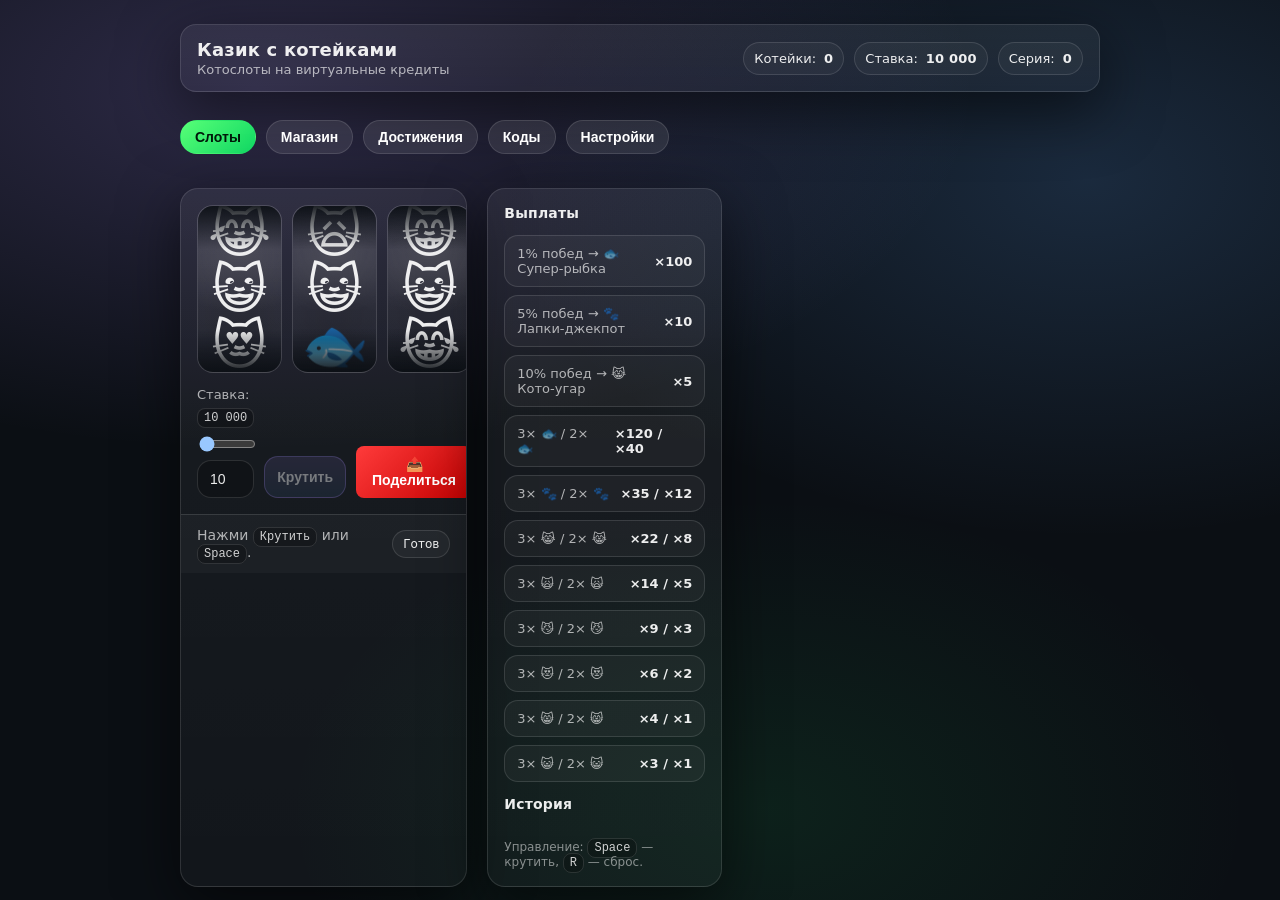
==== index.html @ c19dbb9a "2" ====
<!doctype html>
<html lang="ru">
  <head>
    <meta charset="utf-8" />
    <meta name="viewport" content="width=device-width, initial-scale=1" />
    <meta name="theme-color" content="#0f0" />
    <meta name="apple-mobile-web-app-capable" content="yes" />
    <meta name="apple-mobile-web-app-status-bar-style" content="black-translucent" />
    <link rel="manifest" href="manifest.json" />
    <title>Казик с котейками</title>
    <style>
      :root {
        color-scheme: dark;
        --bg: #0b0f14;
        --panel: rgba(255, 255, 255, 0.06);
        --panel2: rgba(255, 255, 255, 0.09);
        --stroke: rgba(255, 255, 255, 0.12);
        --text: rgba(255, 255, 255, 0.92);
        --muted: rgba(255, 255, 255, 0.66);
        --good: #22c55e;
        --bad: #ef4444;
        --accent: #a78bfa;
        --accent2: #60a5fa;
        --shadow: rgba(0, 0, 0, 0.55);
      }

      * {
        box-sizing: border-box;
      }

      html,
      body {
        height: 100%;
      }

      body {
        margin: 0;
        font-family: ui-sans-serif, system-ui, -apple-system, Segoe UI, Roboto, Arial, "Noto Sans", "Liberation Sans",
          sans-serif;
        background: radial-gradient(1200px 600px at 20% 10%, rgba(167, 139, 250, 0.22), transparent 60%),
          radial-gradient(900px 550px at 85% 20%, rgba(96, 165, 250, 0.18), transparent 65%),
          radial-gradient(800px 520px at 60% 90%, rgba(34, 197, 94, 0.1), transparent 60%), var(--bg);
        color: var(--text);
        display: grid;
        place-items: center;
        padding: 24px;
      }

      .app {
        width: min(920px, 100%);
        display: grid;
        gap: 16px;
      }

      header {
        display: flex;
        align-items: center;
        justify-content: space-between;
        gap: 12px;
        padding: 14px 16px;
        border: 1px solid var(--stroke);
        background: linear-gradient(180deg, var(--panel), rgba(255, 255, 255, 0.03));
        border-radius: 16px;
        box-shadow: 0 18px 60px var(--shadow);
      }

      .title {
        display: grid;
        gap: 2px;
      }

      .title h1 {
        font-size: 18px;
        margin: 0;
        letter-spacing: 0.2px;
      }

      .title p {
        margin: 0;
        font-size: 13px;
        color: var(--muted);
      }

      .stats {
        display: flex;
        gap: 10px;
        flex-wrap: wrap;
        justify-content: flex-end;
      }

      .pill {
        display: inline-flex;
        align-items: center;
        gap: 8px;
        padding: 8px 10px;
        border: 1px solid var(--stroke);
        background: rgba(255, 255, 255, 0.04);
        border-radius: 999px;
        font-size: 13px;
      }

      .pill strong {
        font-weight: 700;
        letter-spacing: 0.2px;
      }

      main {
        display: grid;
        gap: 16px;
        grid-template-columns: 1.2fr 0.8fr;
      }

      @media (max-width: 860px) {
        main {
          grid-template-columns: 1fr;
        }
      }

      .panel {
        border: 1px solid var(--stroke);
        background: linear-gradient(180deg, var(--panel), rgba(255, 255, 255, 0.03));
        border-radius: 18px;
        box-shadow: 0 18px 60px var(--shadow);
        overflow: hidden;
      }

      .slot {
        padding: 16px;
        display: grid;
        gap: 14px;
      }

      .reels {
        display: grid;
        grid-template-columns: repeat(3, 1fr);
        gap: 10px;
      }

      .reel {
        border: 1px solid var(--stroke);
        background: linear-gradient(180deg, rgba(255, 255, 255, 0.08), rgba(255, 255, 255, 0.03));
        border-radius: 16px;
        height: 168px;
        position: relative;
        overflow: hidden;
      }

      .reel::before {
        content: "";
        position: absolute;
        inset: 0;
        background: radial-gradient(120px 80px at 50% 30%, rgba(255, 255, 255, 0.14), transparent 70%);
        pointer-events: none;
      }

      .reel::after {
        content: "";
        position: absolute;
        inset: 0;
        background: linear-gradient(
          to bottom,
          rgba(11, 15, 20, 0.92),
          rgba(11, 15, 20, 0) 26%,
          rgba(11, 15, 20, 0) 74%,
          rgba(11, 15, 20, 0.92)
        );
        pointer-events: none;
      }

      .reel-track {
        position: absolute;
        top: 0;
        left: 0;
        right: 0;
        transform: translateY(0px);
        will-change: transform;
      }

      .reel-item {
        height: 56px;
        display: grid;
        place-items: center;
      }

      .symbol {
        font-size: 54px;
        line-height: 1;
        transform: translateZ(0);
        filter: drop-shadow(0 12px 22px rgba(0, 0, 0, 0.35));
      }

      .win .reel {
        border-color: rgba(34, 197, 94, 0.55);
        box-shadow: inset 0 0 0 1px rgba(34, 197, 94, 0.35), 0 18px 60px rgba(34, 197, 94, 0.12);
      }

      .controls {
        display: grid;
        grid-template-columns: 1fr 1fr;
        gap: 10px;
      }

      @media (max-width: 540px) {
        .controls {
          grid-template-columns: 1fr;
        }
      }

      label {
        display: grid;
        gap: 6px;
        font-size: 13px;
        color: var(--muted);
      }

      input[type="range"] {
        width: 100%;
      }

      input[type="number"] {
        width: 100%;
        appearance: textfield;
        border: 1px solid var(--stroke);
        background: rgba(0, 0, 0, 0.25);
        color: var(--text);
        padding: 10px 12px;
        border-radius: 14px;
        font-size: 14px;
        outline: none;
      }

      input[type="number"]:focus {
        border-color: rgba(167, 139, 250, 0.55);
        box-shadow: 0 0 0 3px rgba(167, 139, 250, 0.12);
      }

      .btns {
        display: grid;
        grid-template-columns: 1fr 1fr;
        gap: 10px;
        align-items: end;
      }

      @media (max-width: 540px) {
        .btns {
          grid-template-columns: 1fr;
        }
      }

      button {
        appearance: none;
        border: 1px solid var(--stroke);
        background: rgba(255, 255, 255, 0.06);
        color: var(--text);
        padding: 12px 12px;
        border-radius: 14px;
        font-size: 14px;
        font-weight: 700;
        cursor: pointer;
        transition: transform 0.08s ease, background 0.15s ease, border-color 0.15s ease;
      }

      button:disabled {
        opacity: 0.45;
        cursor: not-allowed;
      }

      button:active:not(:disabled) {
        transform: translateY(1px);
      }

      .primary {
        background: linear-gradient(180deg, rgba(167, 139, 250, 0.26), rgba(96, 165, 250, 0.18));
        border-color: rgba(167, 139, 250, 0.55);
      }

      .danger {
        background: linear-gradient(180deg, rgba(239, 68, 68, 0.22), rgba(255, 255, 255, 0.06));
        border-color: rgba(239, 68, 68, 0.55);
      }

      .status {
        border-top: 1px solid var(--stroke);
        padding: 12px 16px;
        display: flex;
        align-items: center;
        justify-content: space-between;
        gap: 10px;
        background: rgba(255, 255, 255, 0.03);
      }

      .msg {
        font-size: 14px;
        color: var(--muted);
      }

      .msg strong {
        color: var(--text);
      }

      .badge {
        font-size: 12px;
        padding: 6px 10px;
        border-radius: 999px;
        border: 1px solid var(--stroke);
        background: rgba(255, 255, 255, 0.04);
        white-space: nowrap;
      }

      .badge.good {
        border-color: rgba(34, 197, 94, 0.55);
        color: rgba(34, 197, 94, 0.95);
      }

      .badge.bad {
        border-color: rgba(239, 68, 68, 0.55);
        color: rgba(239, 68, 68, 0.95);
      }

      .side {
        padding: 16px;
        display: grid;
        gap: 14px;
      }

      .side h2 {
        font-size: 14px;
        margin: 0;
        letter-spacing: 0.2px;
      }

      .table {
        display: grid;
        gap: 8px;
      }

      .row {
        display: flex;
        align-items: center;
        justify-content: space-between;
        gap: 10px;
        border: 1px solid var(--stroke);
        background: rgba(255, 255, 255, 0.04);
        border-radius: 14px;
        padding: 10px 12px;
        font-size: 13px;
        color: var(--muted);
      }

      .row strong {
        color: var(--text);
      }

      .history {
        display: grid;
        gap: 8px;
        max-height: 240px;
        overflow: auto;
        padding-right: 2px;
      }

      .entry {
        border: 1px solid var(--stroke);
        background: rgba(255, 255, 255, 0.03);
        border-radius: 14px;
        padding: 10px 12px;
        display: grid;
        gap: 2px;
        font-size: 13px;
      }

      .entry .top {
        display: flex;
        align-items: baseline;
        justify-content: space-between;
        gap: 10px;
      }

      .entry .top strong {
        letter-spacing: 0.2px;
      }

      .entry .meta {
        color: var(--muted);
        font-size: 12px;
      }

      .fine {
        font-size: 12px;
        color: rgba(255, 255, 255, 0.5);
      }

      .kbd {
        font-family: ui-monospace, SFMono-Regular, Menlo, Monaco, Consolas, "Liberation Mono", "Courier New", monospace;
        padding: 2px 6px;
        border-radius: 8px;
        border: 1px solid var(--stroke);
        background: rgba(0, 0, 0, 0.25);
        color: rgba(255, 255, 255, 0.8);
        font-size: 12px;
      }

      .achievement {
        position: absolute;
        bottom: 80px;
        left: 50%;
        transform: translateX(-50%);
        z-index: 1000;
        animation: slideUp 0.5s ease-out forwards;
      }

      .achievement-content {
        background: #111;
        border: 2px solid #0f0;
        border-radius: 16px;
        padding: 14px 24px;
        box-shadow: 0 0 24px rgba(0, 255, 0, 0.3);
        text-align: center;
        color: #0f0;
        font-size: 18px;
        font-weight: bold;
      }

      .achievement-icon {
        font-size: 48px;
        margin-bottom: 8px;
        filter: hue-rotate(-120deg) saturate(1.5);
      }

      .achievement-title {
        margin-bottom: 12px;
      }

      .achievement-ok {
        background: #0f0;
        color: #111;
        border: none;
        border-radius: 8px;
        padding: 6px 20px;
        font-size: 14px;
        font-weight: bold;
        cursor: pointer;
        transition: background 0.2s;
      }

      .achievement-ok:hover {
        background: #0c0;
      }

      .share-button {
        background: linear-gradient(135deg, #ff3b3b, #c40000);
        color: white;
        border: none;
        border-radius: 8px;
        padding: 10px 16px;
        font-size: 14px;
        font-weight: bold;
        cursor: pointer;
        transition: background 0.2s;
      }

      .share-button:hover {
        background: linear-gradient(135deg, #e60000, #a60000);
      }

      .share-button:disabled {
        background: var(--muted);
        cursor: not-allowed;
      }
      .shop-status {
        text-align: center;
        margin-bottom: 20px;
      }
      .shop-timer {
        color: var(--muted);
        font-size: 0.9em;
        margin-bottom: 12px;
      }
      .shop-items {
        display: grid;
        grid-template-columns: repeat(auto-fit, minmax(200px, 1fr));
        gap: 16px;
        margin-bottom: 24px;
      }
      .shop-item {
        background: var(--panel2);
        border: 1px solid var(--stroke);
        border-radius: 12px;
        padding: 20px;
        text-align: center;
        transition: transform 0.2s, box-shadow 0.2s;
      }
      .shop-item:hover:not(.disabled) {
        transform: translateY(-2px);
        box-shadow: 0 8px 20px rgba(0, 0, 0, 0.15);
      }
      .shop-item.disabled {
        opacity: 0.6;
        cursor: not-allowed;
      }
      .shop-icon {
        font-size: 48px;
        margin-bottom: 12px;
      }
      .shop-name {
        font-weight: 600;
        margin-bottom: 8px;
        color: var(--text);
      }
      .shop-price {
        font-size: 1.1em;
        font-weight: 700;
        color: var(--accent);
        margin-bottom: 16px;
      }
      .shop-buy {
        background: var(--accent);
        color: white;
        border: none;
        padding: 8px 16px;
        border-radius: 6px;
        font-weight: 600;
        cursor: pointer;
        transition: opacity 0.2s;
      }
      .shop-buy:hover:not(:disabled) {
        opacity: 0.9;
      }
      .shop-buy:disabled {
        opacity: 0.5;
        cursor: not-allowed;
      }
      .shop-items.future {
        opacity: 0.7;
      }
      .shop-items.future .shop-item {
        border-style: dashed;
      }

      .tabs {
        display: flex;
        gap: 10px;
        margin: 12px 0 18px;
        flex-wrap: wrap;
      }

      .tab {
        background: var(--panel2);
        border: 1px solid var(--stroke);
        color: #fff;
        padding: 8px 14px;
        border-radius: 999px;
        cursor: pointer;
        font-weight: 600;
        transition: transform 0.15s, background 0.2s;
      }

      .tab:hover {
        transform: translateY(-1px);
        background: rgba(255, 255, 255, 0.12);
      }

      .tab.active {
        background: linear-gradient(135deg, #57ff77, #11d964);
        color: #00190a;
        border-color: transparent;
      }

      .page {
        display: none;
      }

      .page.active {
        display: grid;
        grid-template-columns: 1.1fr 0.9fr;
        gap: 20px;
      }

      .page[data-page="shop"],
      .page[data-page="achievements"],
      .page[data-page="codes"] {
        display: none;
      }

      .page[data-page="shop"].active,
      .page[data-page="achievements"].active,
      .page[data-page="codes"].active {
        display: block;
      }

      .shop-grid {
        display: grid;
        grid-template-columns: repeat(auto-fit, minmax(220px, 1fr));
        gap: 14px;
      }

      .shop-card {
        background: var(--panel2);
        border: 1px solid var(--stroke);
        border-radius: 16px;
        padding: 16px;
        display: grid;
        gap: 8px;
      }

      .shop-icon {
        font-size: 24px;
      }

      .shop-title {
        font-weight: 700;
      }

      .shop-desc {
        color: var(--muted);
        font-size: 14px;
      }

      .shop-price {
        font-weight: 700;
      }

      .shop-buy {
        background: var(--muted);
        color: #000;
        border: none;
        border-radius: 8px;
        padding: 8px 12px;
        font-weight: 700;
        cursor: not-allowed;
      }

      .achievements-list {
        display: grid;
        gap: 12px;
      }

      .ach-item {
        display: grid;
        grid-template-columns: 44px 1fr auto;
        gap: 12px;
        align-items: center;
        background: var(--panel2);
        border: 1px solid var(--stroke);
        border-radius: 14px;
        padding: 12px 14px;
      }

      .ach-item.unlocked {
        border-color: rgba(87, 255, 119, 0.6);
        box-shadow: 0 0 0 1px rgba(87, 255, 119, 0.3);
      }

      .ach-icon {
        font-size: 24px;
      }

      .ach-title {
        font-weight: 700;
      }

      .ach-desc {
        color: var(--muted);
        font-size: 14px;
      }

      .ach-status {
        font-weight: 700;
      }

      .code-section {
        margin-top: 16px;
        text-align: center;
      }

      .code-section label {
        display: flex;
        flex-direction: column;
        gap: 8px;
        font-size: 14px;
        color: var(--muted);
      }

      #codeInput {
        padding: 8px 12px;
        border: 1px solid var(--stroke);
        border-radius: 8px;
        background: rgba(255, 255, 255, 0.05);
        color: #fff;
        font-size: 14px;
        text-align: center;
      }

      .code-button {
        background: linear-gradient(135deg, #4CAF50, #45a049);
        color: white;
        border: none;
        border-radius: 8px;
        padding: 8px 16px;
        font-size: 14px;
        font-weight: bold;
        cursor: pointer;
        transition: background 0.2s;
      }

      .code-button:hover {
        background: linear-gradient(135deg, #45a049, #3d8b40);
      }

      .code-button:disabled {
        background: var(--muted);
        cursor: not-allowed;
      }

      @keyframes slideUp {
        to {
          bottom: 120px;
        }
      }

      @media (max-width: 480px) {
        body {
          font-size: 14px;
        }
        .panel {
          padding: 16px;
          border-radius: 16px;
        }
        .tabs {
          justify-content: center;
        }
        .page.active {
          grid-template-columns: 1fr;
        }
        .controls {
          flex-direction: column;
          gap: 12px;
        }
        .btns {
          flex-direction: column;
          gap: 8px;
        }
        .kbd {
          font-size: 12px;
          padding: 4px 8px;
        }
        .code-section {
          margin-top: 12px;
        }
        .code-button {
          font-size: 12px;
          padding: 6px 12px;
        }
        .share-button {
          font-size: 12px;
          padding: 8px 12px;
        }
        .shop-grid {
          grid-template-columns: 1fr;
        }
        .ach-item {
          grid-template-columns: 32px 1fr;
        }
        .achievement-content {
          padding: 12px 16px;
          font-size: 16px;
        }
        .achievement-icon {
          font-size: 36px;
        }
      }
    </style>
  </head>
  <body>
    <div class="app">
      <header>
        <div class="title">
          <h1>Казик с котейками</h1>
          <p>Котослоты на виртуальные кредиты</p>
        </div>
        <div class="stats">
          <div class="pill">Котейки: <strong id="balance">0</strong></div>
          <div class="pill">Ставка: <strong id="betView">0</strong></div>
          <div class="pill">Серия: <strong id="streak">0</strong></div>
        </div>
      </header>

      <nav class="tabs" aria-label="Навигация">
        <button class="tab active" data-tab="slots">Слоты</button>
        <button class="tab" data-tab="shop">Магазин</button>
        <button class="tab" data-tab="achievements">Достижения</button>
        <button class="tab" data-tab="codes">Коды</button>
        <button class="tab" data-tab="settings">Настройки</button>
      </nav>

      <main>
        <div class="page active" data-page="slots">
          <section class="panel" aria-label="Слоты">
            <div class="slot">
              <div id="reels" class="reels" aria-live="polite">
                <div class="reel"><div class="reel-track" id="t0"></div></div>
                <div class="reel"><div class="reel-track" id="t1"></div></div>
                <div class="reel"><div class="reel-track" id="t2"></div></div>
              </div>

              <div class="controls">
                <label>
                  Ставка: <span class="kbd" id="betKbd">10</span>
                  <input id="bet" type="range" min="1000" max="500000000" step="1000" value="10000" />
                  <input
                    id="betInput"
                    type="number"
                    min="1000"
                    max="500000000"
                    step="1000"
                    value="10000"
                    inputmode="numeric"
                  />
                </label>
                <div class="btns">
                  <button id="spin" class="primary">Крутить</button>
                  <button id="share" class="share-button">📤 Поделиться</button>
                </div>
              </div>

            </div>
            <div class="status">
              <div class="msg" id="msg">Нажми <span class="kbd">Крутить</span> или <span class="kbd">Space</span>.</div>
              <div id="badge" class="badge">Готов</div>
            </div>
            <div id="achievement" class="achievement" style="display: none;">
              <div class="achievement-content">
                <div class="achievement-icon">🎰</div>
                <div class="achievement-title">Мы разоряемся:(</div>
                <button class="achievement-ok" onclick="closeAchievement()">ОК</button>
              </div>
            </div>
          </section>

          <aside class="panel" aria-label="Правила и история">
            <div class="side">
              <h2>Выплаты</h2>
              <div class="table" id="payouts"></div>

              <h2>История</h2>
              <div id="history" class="history" aria-label="История спинов"></div>

              <div class="fine">
                Управление: <span class="kbd">Space</span> — крутить, <span class="kbd">R</span> — сброс.
              </div>
            </div>
          </aside>
        </div>

        <div class="page" data-page="shop">
          <section class="panel" aria-label="Магазин">
            <h2>Рынок</h2>
            <div class="shop-status">
              <div class="shop-timer">Следующее обновление: <span id="shopTimer">--:--</span></div>
            </div>
            <div class="shop-items" id="currentItems">
              <div class="shop-item">
                <div class="shop-icon">🎟️</div>
                <div class="shop-name">Счастливый билет</div>
                <div class="shop-price">25 000 котеек</div>
                <button class="shop-buy">Купить</button>
              </div>
              <div class="shop-item">
                <div class="shop-icon">🐟</div>
                <div class="shop-name">Рыбная удача</div>
                <div class="shop-price">60 000 котеек</div>
                <button class="shop-buy">Купить</button>
              </div>
              <div class="shop-item">
                <div class="shop-icon">🧶</div>
                <div class="shop-name">Клубок фарта</div>
                <div class="shop-price">90 000 котеек</div>
                <button class="shop-buy">Купить</button>
              </div>
            </div>
            <h3>Скоро в продаже</h3>
            <div class="shop-items future" id="futureItems">
              <div class="shop-item disabled">
                <div class="shop-icon">❓</div>
                <div class="shop-name">Скоро...</div>
                <div class="shop-price">?</div>
                <button class="shop-buy" disabled>Скоро</button>
              </div>
              <div class="shop-item disabled">
                <div class="shop-icon">❓</div>
                <div class="shop-name">Скоро...</div>
                <div class="shop-price">?</div>
                <button class="shop-buy" disabled>Скоро</button>
              </div>
              <div class="shop-item disabled">
                <div class="shop-icon">❓</div>
                <div class="shop-name">Скоро...</div>
                <div class="shop-price">?</div>
                <button class="shop-buy" disabled>Скоро</button>
              </div>
            </div>
          </section>
        </div>

        <div class="page" data-page="achievements">
          <section class="panel" aria-label="Достижения">
            <h2>Достижения</h2>
            <div id="achievementsList" class="achievements-list"></div>
          </section>
        </div>

        <div class="page" data-page="codes">
          <section class="panel" aria-label="Коды">
            <div class="code-section">
              <h2>Активация кодов</h2>
              <label>
                Введите код активации
                <input id="codeInput" type="text" placeholder="start" />
                <button id="codeBtn" class="code-button">Активировать</button>
              </label>
              <div id="codeMsg" class="msg" style="margin-top: 12px;">Введите код для получения бонусов</div>
            </div>
          </section>
        </div>
        <div class="page" data-page="settings">
          <section class="panel" aria-label="Настройки">
            <div class="settings-section">
              <h2>Настройки изображений</h2>
              <label>
                Изображение пустой миски
                <input id="bowlImageInput" type="text" placeholder="миска.jpg" value="миска.jpg" />
                <button id="bowlImageBtn" class="code-button">Применить</button>
              </label>
              <div id="bowlImageMsg" class="msg" style="margin-top: 12px;">Измените путь к изображению миски</div>
            </div>
          </section>
        </div>
      </main>
    </div>

    <script>
      const SYMBOLS = [
        { key: "😺", name: "Котик", weight: 24, payout3: 3, payout2: 1 },
        { key: "😸", name: "Улыбка", weight: 20, payout3: 4, payout2: 1 },
        { key: "😻", name: "Любовь", weight: 16, payout3: 6, payout2: 2 },
        { key: "😼", name: "Хитрюга", weight: 14, payout3: 9, payout2: 3 },
        { key: "🙀", name: "Шок", weight: 10, payout3: 14, payout2: 5 },
        { key: "😹", name: "Ржака кот", weight: 8, payout3: 22, payout2: 8 },
        { key: "🐾", name: "Лапки", weight: 6, payout3: 35, payout2: 12 },
        { key: "🐟", name: "Рыбка", weight: 2, payout3: 120, payout2: 40 }
      ];

      const WIN_CHANCE = 0.45;
      const JACKPOT_IN_WIN_CHANCE = 0.22;
      const START_BALANCE = 0;
      const INFINITE_BALANCE = Number.MAX_SAFE_INTEGER;
      const MIN_BET = 1000;
      const MAX_BET = 500000000;
      const BET_STEP = 1000;
      const PRIZE_TIERS_IN_WIN = [
        { chance: 0.01, mult: 100, symbol: "🐟", title: "Супер-рыбка" },
        { chance: 0.05, mult: 10, symbol: "🐾", title: "Лапки-джекпот" },
        { chance: 0.1, mult: 5, symbol: "😹", title: "Кото-угар" }
      ];

      const STORAGE_KEY = "kotoslots_save";
      const SHOP_STORAGE_KEY = "kotoslots_shop";

      const els = {
        reels: document.getElementById("reels"),
        tracks: [document.getElementById("t0"), document.getElementById("t1"), document.getElementById("t2")],
        balance: document.getElementById("balance"),
        bet: document.getElementById("bet"),
        betInput: document.getElementById("betInput"),
        betKbd: document.getElementById("betKbd"),
        betView: document.getElementById("betView"),
        streak: document.getElementById("streak"),
        msg: document.getElementById("msg"),
        badge: document.getElementById("badge"),
        spin: document.getElementById("spin"),
        payouts: document.getElementById("payouts"),
        history: document.getElementById("history"),
        achievement: document.getElementById("achievement"),
        codeInput: document.getElementById("codeInput"),
        codeBtn: document.getElementById("codeBtn"),
        codeMsg: document.getElementById("codeMsg"),
        share: document.getElementById("share"),
        achievementsList: document.getElementById("achievementsList"),
        shopTimer: document.getElementById("shopTimer"),
        currentItems: document.getElementById("currentItems"),
        futureItems: document.getElementById("futureItems")
      };

      const state = {
        balance: START_BALANCE,
        spinning: false,
        streak: 0,
        last: ["😺", "😺", "😺"],
        history: [],
        achievementShown: false,
        cryAchievementShown: false,
        startCodeUsed: false
      };

      const shopItems = [
        { id: 1, name: "Счастливый билет", icon: "🎟️", price: 25000, description: "+1% шанс победы на 10 спинов", effect: "win_bonus", duration: 10, value: 0.01 },
        { id: 2, name: "Рыбная удача", icon: "🐟", price: 60000, description: "+2% шанс джекпота на 5 спинов", effect: "jackpot_bonus", duration: 5, value: 0.02 },
        { id: 3, name: "Клубок фарта", icon: "🧶", price: 90000, description: "Защита от пустой миски на 3 спина", effect: "bowl_protection", duration: 3, value: 1 },
        { id: 4, name: "Золотая миска", icon: "🥣", price: 120000, description: "×2 выигрыш на 8 спинов", effect: "double_win", duration: 8, value: 2 },
        { id: 5, name: "Кошачье счастье", icon: "🍀", price: 180000, description: "Гарантированный минимальный выигрыш на 5 спинов", effect: "min_win", duration: 5, value: 1000 },
        { id: 6, name: "Магнит для удачи", icon: "🧲", price: 250000, description: "+5% к множителю выигрыша на 10 спинов", effect: "multiplier_bonus", duration: 10, value: 0.05 },
        { id: 7, name: "Котячий амулет", icon: "🔮", price: 350000, description: "Автоматический пересбор при проигрыше на 3 спина", effect: "reroll", duration: 3, value: 1 },
        { id: 8, name: "Легендарная рыбка", icon: "🐠", price: 500000, description: "Мгновенный джекпот (один раз)", effect: "instant_jackpot", duration: 1, value: 100000 }
      ];

      const shopState = {
        currentItems: [],
        futureItems: [],
        lastUpdate: null,
        activeEffects: []
      };

      function clamp(n, min, max) {
        return Math.max(min, Math.min(max, n));
      }

      function normalizeBet(raw) {
        const n = Number(raw);
        const base = Number.isFinite(n) ? n : MIN_BET;
        const stepped = Math.round(base / BET_STEP) * BET_STEP;
        return clamp(stepped, MIN_BET, MAX_BET);
      }

      function getBetValue() {
        if (els.betInput && els.betInput.value !== "") return normalizeBet(els.betInput.value);
        return normalizeBet(els.bet.value);
      }

      function format(n) {
        return new Intl.NumberFormat("ru-RU").format(n);
      }

      function makeReelHtml(keys) {
        return keys.map((k) => `<div class="reel-item"><div class="symbol">${k.includes('<img') ? k : `<span>${k}</span>`}</div></div>`).join("");
      }

      function renderReelsStatic() {
        if (!els.tracks?.length) return;
        for (let i = 0; i < 3; i++) {
          const above = weightedPick(SYMBOLS).key;
          const center = state.last[i];
          const below = weightedPick(SYMBOLS).key;
          els.tracks[i].style.transition = "none";
          els.tracks[i].style.transform = "translateY(0px)";
          els.tracks[i].innerHTML = makeReelHtml([above, center, below]);
        }
      }

      function save() {
          const payload = {
            balance: state.balance,
            streak: state.streak,
            last: state.last,
            history: state.history.slice(0, 30),
            achievementShown: state.achievementShown,
            cryAchievementShown: state.cryAchievementShown,
            startCodeUsed: state.startCodeUsed
          };
          localStorage.setItem(STORAGE_KEY, JSON.stringify(payload));
          
          const shopPayload = {
            currentItems: shopState.currentItems,
            futureItems: shopState.futureItems,
            lastUpdate: shopState.lastUpdate,
            activeEffects: shopState.activeEffects
          };
          localStorage.setItem(SHOP_STORAGE_KEY, JSON.stringify(shopPayload));
        }

      function load() {
        try {
          const raw = localStorage.getItem(STORAGE_KEY);
          if (!raw) return;
          const parsed = JSON.parse(raw);
          if (typeof parsed?.balance === "number") state.balance = parsed.balance;
          if (typeof parsed?.streak === "number") state.streak = parsed.streak;
          if (Array.isArray(parsed?.last) && parsed.last.length === 3) state.last = parsed.last;
          if (Array.isArray(parsed?.history)) state.history = parsed.history.slice(0, 30);
          if (typeof parsed?.achievementShown === "boolean") state.achievementShown = parsed.achievementShown;
          if (typeof parsed?.cryAchievementShown === "boolean") state.cryAchievementShown = parsed.cryAchievementShown;
          if (typeof parsed?.startCodeUsed === "boolean") state.startCodeUsed = parsed.startCodeUsed;
        } catch {
          localStorage.removeItem(STORAGE_KEY);
        }
        
        try {
          const shopRaw = localStorage.getItem(SHOP_STORAGE_KEY);
          if (!shopRaw) {
            generateShopItems();
            return;
          }
          const shopParsed = JSON.parse(shopRaw);
          if (Array.isArray(shopParsed?.currentItems)) shopState.currentItems = shopParsed.currentItems;
          if (Array.isArray(shopParsed?.futureItems)) shopState.futureItems = shopParsed.futureItems;
          if (typeof shopParsed?.lastUpdate === "number") shopState.lastUpdate = shopParsed.lastUpdate;
          if (Array.isArray(shopParsed?.activeEffects)) shopState.activeEffects = shopParsed.activeEffects;
          
          checkShopUpdate();
        } catch {
          generateShopItems();
        }
      }

      function weightedPick(items) {
        const total = items.reduce((sum, it) => sum + it.weight, 0);
        let r = Math.random() * total;
        for (const it of items) {
          r -= it.weight;
          if (r <= 0) return it;
        }
        return items[items.length - 1];
      }

      function generateShopItems() {
        const available = [...shopItems];
        const shuffled = available.sort(() => Math.random() - 0.5);
        
        shopState.currentItems = shuffled.slice(0, 3);
        shopState.futureItems = shuffled.slice(3, 6);
        shopState.lastUpdate = Date.now();
        
        save();
        renderShop();
        startShopTimer();
      }

      function checkShopUpdate() {
        const now = Date.now();
        const hoursSinceUpdate = (now - shopState.lastUpdate) / (1000 * 60 * 60);
        
        if (hoursSinceUpdate >= 24) {
          generateShopItems();
        } else {
          renderShop();
          startShopTimer();
        }
      }

      function startShopTimer() {
        if (shopState.timerInterval) {
          clearInterval(shopState.timerInterval);
        }
        
        shopState.timerInterval = setInterval(() => {
          const now = Date.now();
          const timeUntilUpdate = 24 * 60 * 60 * 1000 - (now - shopState.lastUpdate);
          
          if (timeUntilUpdate <= 0) {
            generateShopItems();
            return;
          }
          
          const hours = Math.floor(timeUntilUpdate / (1000 * 60 * 60));
          const minutes = Math.floor((timeUntilUpdate % (1000 * 60 * 60)) / (1000 * 60));
          
          if (els.shopTimer) {
            els.shopTimer.textContent = `${hours}ч ${minutes}м`;
          }
        }, 60000);
      }

      function renderShop() {
        if (els.currentItems) {
          els.currentItems.innerHTML = shopState.currentItems.map(item => `
            <div class="shop-item">
              <div class="shop-icon">${item.icon}</div>
              <div class="shop-name">${item.name}</div>
              <div class="shop-price">${format(item.price)}</div>
              <button class="shop-buy" onclick="buyItem(${item.id})" ${state.balance < item.price ? 'disabled' : ''}>
                ${state.balance < item.price ? 'Недостаточно' : 'Купить'}
              </button>
            </div>
          `).join('');
        }
        
        if (els.futureItems) {
          els.futureItems.innerHTML = shopState.futureItems.map(item => `
            <div class="shop-item disabled">
              <div class="shop-icon">${item.icon}</div>
              <div class="shop-name">${item.name}</div>
              <div class="shop-price">${format(item.price)}</div>
              <button class="shop-buy" disabled>Скоро</button>
            </div>
          `).join('');
        }
      }

      function buyItem(itemId) {
        const item = shopItems.find(i => i.id === itemId);
        if (!item) return;
        
        if (state.balance < item.price) {
          setMessage("Недостаточно котеек!");
          return;
        }
        
        state.balance -= item.price;
        
        if (item.effect === "instant_jackpot") {
          state.balance += item.value;
          setMessage(`Получено ${format(item.value)} котеек!`);
        } else {
          shopState.activeEffects.push({
            ...item,
            activated: Date.now(),
            spinsLeft: item.duration
          });
          setMessage(`${item.name} активирован!`);
        }
        
        save();
        render();
        renderShop();
      }

      function pickDistinctKeys(count) {
        const pool = SYMBOLS.slice();
        const out = [];
        for (let i = 0; i < count; i++) {
          const picked = weightedPick(pool);
          out.push(picked.key);
          const idx = pool.indexOf(picked);
          if (idx >= 0) pool.splice(idx, 1);
        }
        return out;
      }

      function makeLosingResult() {
        const combos = [
          ["😺", "😸", "😻"],
          ["😸", "😻", "😹"],
          ["😻", "😹", "😺"],
          ["😹", "😺", "😸"],
          ["😺", "😹", "😻"],
          ["😸", "😺", "😹"],
        ];
        return combos[Math.floor(Math.random() * combos.length)];
      }

      function makeWinningResult() {
        return [pickPrizeTier().symbol, pickPrizeTier().symbol, pickPrizeTier().symbol];
      }

      function pickPrizeTier() {
        let r = Math.random();
        for (const tier of PRIZE_TIERS_IN_WIN) {
          r -= tier.chance;
          if (r <= 0) return tier;
        }
        return null;
      }

      function calcWin(result, bet) {
        const [a, b, c] = result;
        const same3 = a === b && b === c;
        const same2 = a === b || b === c || a === c;
        if (!same2) return { won: 0, reason: "Мимо" };

        const symKey = same3 ? a : a === b ? a : b === c ? b : a;
        const sym = SYMBOLS.find((s) => s.key === symKey);
        if (!sym) return { won: 0, reason: "Мимо" };

        const mult = same3 ? sym.payout3 : sym.payout2;
        const won = bet * mult;
        const reason = same3 ? `Три ${sym.name} ×${mult}` : `Две ${sym.name} ×${mult}`;
        return { won, reason };
      }

      function setBadge(text, kind) {
        els.badge.textContent = text;
        els.badge.classList.remove("good", "bad");
        if (kind) els.badge.classList.add(kind);
      }

      function setMessage(html) {
        els.msg.innerHTML = html;
      }

      function setTab(name) {
        const tabs = document.querySelectorAll(".tab");
        const pages = document.querySelectorAll(".page");
        tabs.forEach((tab) => tab.classList.toggle("active", tab.dataset.tab === name));
        pages.forEach((page) => page.classList.toggle("active", page.dataset.page === name));
      }

      function renderAchievements() {
        if (!els.achievementsList) return;
        const items = [
          {
            id: "bankrupt",
            icon: "🎰",
            title: "Мы разоряемся:(",
            desc: "Набрать 100 000 000 котеек",
            unlocked: state.achievementShown
          },
          {
            id: "cry",
            icon: "😿",
            title: "Ну поплачь",
            desc: "Остаться с 0 котеек после спина",
            unlocked: state.cryAchievementShown
          }
        ];
        els.achievementsList.innerHTML = items
          .map((item) => {
            const status = item.unlocked ? "Открыто" : "В процессе";
            return `<div class="ach-item ${item.unlocked ? "unlocked" : ""}"><div class="ach-icon">${item.icon}</div><div><div class="ach-title">${item.title}</div><div class="ach-desc">${item.desc}</div></div><div class="ach-status">${status}</div></div>`;
          })
          .join("");
      }

      function render() {
        els.balance.textContent = format(state.balance);
        const bet = getBetValue();
        els.bet.value = String(bet);
        if (els.betInput) els.betInput.value = String(bet);
        els.betKbd.textContent = format(bet);
        els.betView.textContent = format(bet);
        els.streak.textContent = format(state.streak);

        els.spin.disabled = state.spinning || state.balance < bet;
        if (els.reset) els.reset.disabled = state.spinning;
        els.bet.disabled = state.spinning;
        if (els.betInput) els.betInput.disabled = state.spinning;
        els.codeBtn.disabled = state.spinning || state.startCodeUsed;

        if (!state.spinning) renderReelsStatic();

        els.reels.classList.toggle("win", false);

        const payouts = SYMBOLS.slice().sort((x, y) => y.payout3 - x.payout3);

        const tiersHtml = PRIZE_TIERS_IN_WIN.map((t) => {
          const pct = Math.round(t.chance * 100);
          return `<div class="row"><span>${pct}% побед → ${t.symbol} ${t.title}</span><strong>×${t.mult}</strong></div>`;
        }).join("");

        const payoutsHtml = payouts
          .map((s) => {
            const a = `3× ${s.key}`;
            const b = `2× ${s.key}`;
            return `<div class="row"><span>${a} / ${b}</span><strong>×${s.payout3} / ×${s.payout2}</strong></div>`;
          })
          .join("");
        els.payouts.innerHTML = tiersHtml + payoutsHtml;

        els.history.innerHTML = state.history
          .slice(0, 20)
          .map((h) => {
            const delta = h.delta >= 0 ? `+${format(h.delta)}` : `-${format(Math.abs(h.delta))}`;
            const cls = h.delta >= 0 ? "good" : "bad";
            return `<div class="entry"><div class="top"><strong>${h.result.join(" ")}</strong><span class="badge ${cls}">${delta}</span></div><div class="meta">${h.reason} • ставка ${format(h.bet)} • баланс ${format(h.balance)}</div></div>`;
          })
          .join("");
        renderAchievements();
        if (document.querySelector("#shop").classList.contains("active")) {
          renderShop();
        }
      }

      function pushHistory(item) {
        state.history.unshift(item);
        state.history = state.history.slice(0, 30);
      }

      function sleep(ms) {
        return new Promise((r) => setTimeout(r, ms));
      }

      async function animateSpin(finalResult) {
        const itemH = 56;
        const tracks = els.tracks;
        if (!tracks?.length) return;

        const promises = tracks.map((track, idx) => {
          const spinCount = 22 + idx * 7;
          const seq = [];
          for (let i = 0; i < spinCount; i++) seq.push(weightedPick(SYMBOLS).key);
          seq.push(finalResult[idx]);

          track.style.transition = "none";
          track.style.transform = "translateY(0px)";
          track.innerHTML = makeReelHtml(seq);
          track.offsetHeight;

          const target = -itemH * (seq.length - 2);
          const delay = 70 + idx * 140;
          const dur = 900 + idx * 160;
          const easing = "cubic-bezier(0.18, 0.78, 0.12, 1)";
          track.style.transition = `transform ${dur}ms ${easing}`;

          return new Promise((resolve) => {
            setTimeout(() => {
              track.style.transform = `translateY(${target}px)`;
            }, delay);
            setTimeout(resolve, delay + dur + 20);
          });
        });

        await Promise.all(promises);
      }

      async function spin() {
        if (state.spinning) return;
        const bet = getBetValue();
        if (state.balance < bet) {
          setBadge("Не хватает", "bad");
          setMessage("Баланс меньше ставки.");
          return;
        }

        state.spinning = true;
        els.spin.disabled = true;
        setBadge("Крутим…");
        setMessage("Удачи.");

        state.balance -= bet;
        render();

        const shouldWin = Math.random() < WIN_CHANCE;
      const tier = shouldWin ? pickPrizeTier() : null;
      const result = tier
        ? [tier.symbol, tier.symbol, tier.symbol]
        : shouldWin
          ? makeWinningResult()
          : makeLosingResult();
        await animateSpin(result);

        const { won, reason } = tier
          ? { won: bet * tier.mult, reason: `${tier.title} ×${tier.mult}` }
          : calcWin(result, bet);
        const extraLoss = 0;
        const delta = won - bet - extraLoss;
        if (won > 0) {
          state.balance += won;
          state.streak += 1;
          els.reels.classList.toggle("win", true);
          setBadge(`Выигрыш ${format(won)}`, "good");
          setMessage(`<strong>${reason}</strong>. Накинули ${format(won)}.`);
        } else {
          state.streak = 0;
          if (isEmptyBowl) {
            state.balance = Math.max(0, state.balance - extraLoss);
            setBadge("Пустая миска", "bad");
            setMessage(`<strong>${reason}</strong>. Минус ${format(bet * 3)}.`);
          } else {
            setBadge("Мимо", "bad");
            setMessage("Не повезло. Ещё раз?");
          }
        }

        state.last = result;
        pushHistory({ result, bet, won, delta, reason, balance: state.balance, ts: Date.now() });
        save();

        state.spinning = false;
        
        if (state.balance >= 100000000 && !state.achievementShown) {
          showAchievement();
          state.achievementShown = true;
        }
        
        if (state.balance === 0 && !state.cryAchievementShown) {
          showCryAchievement();
          state.cryAchievementShown = true;
        }
        
        render();
      }

      function resetAll() {
        state.balance = START_BALANCE;
        state.streak = 0;
        state.last = ["😺", "😺", "😺"];
        state.history = [];
        state.achievementShown = false;
        localStorage.removeItem(STORAGE_KEY);
        setBadge("Сброшено");
        setMessage("Баланс и история сброшены.");
        render();
      }

      function showAchievement() {
        const ach = document.getElementById("achievement");
        ach.style.display = "block";
        setTimeout(() => {
          ach.style.animation = "none";
        }, 500);
      }

      function closeAchievement() {
        const ach = document.getElementById("achievement");
        ach.style.display = "none";
      }

      function showCryAchievement() {
        const ach = document.getElementById("achievement");
        ach.querySelector(".achievement-icon").textContent = "😿";
        ach.querySelector(".achievement-title").textContent = "Ну поплачь";
        ach.style.display = "block";
        setTimeout(() => {
          ach.style.animation = "none";
        }, 500);
      }

      function redeemCode() {
        const code = els.codeInput.value.trim().toLowerCase();
        if (code === "вертунвертун") {
          state.balance = INFINITE_BALANCE;
          els.codeMsg.textContent = "Код активирован!";
          save();
          render();
        } else if (code === "start" && !state.startCodeUsed) {
          state.balance += 5000;
          state.startCodeUsed = true;
          els.codeMsg.textContent = "Код активирован! +5000 котеек";
          save();
          render();
        } else if (code === "start" && state.startCodeUsed) {
          els.codeMsg.textContent = "Этот код уже использован";
        } else {
          els.codeMsg.textContent = "Неверный код";
        }
      }

      async function shareApp() {
        const shareData = {
          title: "Казик с котейками",
          text: "Заходи крутить котослоты! Код 'start' даст тебе 5000 котеек! 🐱🎰 `https://artikotus.github.io/kazino/`",
          url: "https://artikotus.github.io/kazino/"
        };

        try {
          if (navigator.share && window.location.protocol !== 'file:') {
            await navigator.share(shareData);
            els.msg.textContent = "Поделиться успешно!";
          } else {
            await navigator.clipboard.writeText(shareData.text);
            els.msg.textContent = "Ссылка скопирована в буфер обмена!";
          }
        } catch (err) {
          if (err.name !== 'AbortError') {
            els.msg.textContent = "Не удалось поделиться";
          }
        }
      }

      function init() {
        load();
        render();
        document.querySelectorAll(".tab").forEach((tab) => {
          tab.addEventListener("click", () => setTab(tab.dataset.tab));
        });
        setTab("slots");
        
        // Initialize bowl image settings
        const bowlImageInput = document.getElementById("bowlImageInput");
        const bowlImageBtn = document.getElementById("bowlImageBtn");
        const bowlImageMsg = document.getElementById("bowlImageMsg");
        
        if (bowlImageBtn && bowlImageInput) {
          bowlImageBtn.addEventListener("click", () => {
            const imagePath = bowlImageInput.value.trim();
            if (imagePath) {
              // Update empty bowl symbol with new image path
              const newBowlSymbol = `<img src='${imagePath}' style='width: 42px; height: 42px; display: block; margin: 0 auto; border-radius: 8px;' alt='Пустая миска'>`;
              // Update the constant
              window.EMPTY_BOWL_SYMBOL = newBowlSymbol;
              bowlImageMsg.textContent = "Изображение миски обновлено!";
              bowlImageMsg.style.color = "var(--good)";
              setTimeout(() => {
                bowlImageMsg.style.color = "var(--muted)";
              }, 2000);
            }
          });
        }
        
        // Store initial bowl symbol globally
        window.EMPTY_BOWL_SYMBOL = EMPTY_BOWL_SYMBOL;
        els.spin.addEventListener("click", () => void spin());
        if (els.reset) els.reset.addEventListener("click", resetAll);
        els.bet.addEventListener("input", () => {
          if (els.betInput) els.betInput.value = els.bet.value;
          render();
        });
        if (els.betInput) {
          els.betInput.addEventListener("input", () => {
            const n = Number(els.betInput.value);
            if (!Number.isFinite(n)) return;
            const clamped = clamp(n, MIN_BET, MAX_BET);
            els.bet.value = String(clamped);
            els.betKbd.textContent = format(clamped);
            els.betView.textContent = format(clamped);
            els.spin.disabled = state.spinning || state.balance < clamped;
          });
          els.betInput.addEventListener("change", () => {
            const bet = normalizeBet(els.betInput.value);
            els.bet.value = String(bet);
            els.betInput.value = String(bet);
            render();
          });
        }
        els.codeBtn.addEventListener("click", redeemCode);
        els.codeInput.addEventListener("keypress", (e) => {
          if (e.key === "Enter") redeemCode();
        });
        els.share.addEventListener("click", shareApp);
        window.addEventListener("keydown", (e) => {
          if (e.code === "Space") {
            e.preventDefault();
            void spin();
          }
          if (e.key.toLowerCase() === "r") {
            resetAll();
          }
        });
        setBadge("Готов");
      }

      init();
    </script>
  </body>
</html>
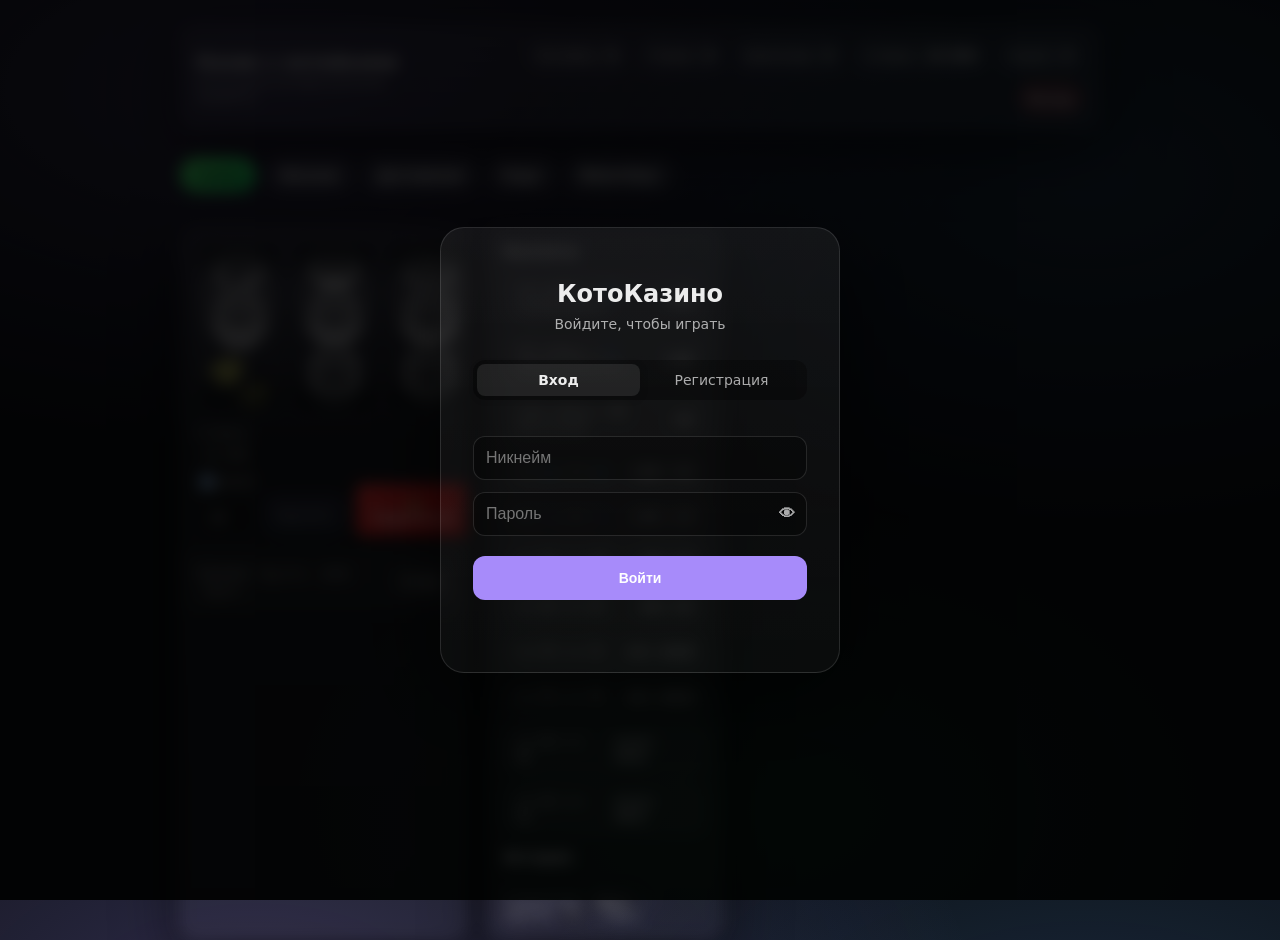
==== commit 248a3cc4: "update" ====
--- a/index.html
+++ b/index.html
@@ -189,6 +189,10 @@
         filter: drop-shadow(0 12px 22px rgba(0, 0, 0, 0.35));
       }
 
+      .symbol.paw span {
+        filter: invert(1) brightness(2);
+      }
+
       .win .reel {
         border-color: rgba(34, 197, 94, 0.55);
         box-shadow: inset 0 0 0 1px rgba(34, 197, 94, 0.35), 0 18px 60px rgba(34, 197, 94, 0.12);
@@ -762,16 +766,441 @@
           grid-template-columns: 32px 1fr;
         }
         .achievement-content {
-          padding: 12px 16px;
-          font-size: 16px;
-        }
-        .achievement-icon {
-          font-size: 36px;
-        }
-      }
-    </style>
+        padding: 12px 16px;
+        font-size: 16px;
+      }
+      .achievement-icon {
+        font-size: 36px;
+      }
+    }
+
+    /* Auth Styles */
+    .auth-container {
+      position: fixed;
+      inset: 0;
+      background: rgba(0,0,0,0.8);
+      z-index: 2000;
+      display: flex;
+      align-items: center;
+      justify-content: center;
+      padding: 20px;
+      transition: opacity 0.3s, visibility 0.3s;
+    }
+    
+    .app.blurred {
+      filter: blur(8px);
+      pointer-events: none;
+      user-select: none;
+    }
+    
+    .auth-container.hidden {
+      opacity: 0;
+      visibility: hidden;
+      pointer-events: none;
+    }
+
+    /* Excavation Minigame Styles */
+    .excavation-grid {
+      display: grid;
+      grid-template-columns: repeat(6, 1fr);
+      gap: 4px;
+      width: 100%;
+      max-width: 360px;
+      margin: 0 auto;
+      aspect-ratio: 1;
+    }
+
+    .excavation-cell {
+      background: var(--panel2);
+      border: 1px solid var(--stroke);
+      border-radius: 4px;
+      cursor: pointer;
+      position: relative;
+      overflow: hidden;
+      display: flex;
+      align-items: center;
+      justify-content: center;
+      font-size: 20px;
+      transition: background 0.2s;
+    }
+
+    .excavation-cell:hover:not(.dug) {
+      background: rgba(255, 255, 255, 0.1);
+    }
+
+    .excavation-cell.dug {
+      background: rgba(0, 0, 0, 0.3);
+      cursor: default;
+    }
+
+    .excavation-cell.dug.found {
+      background: rgba(167, 139, 250, 0.2);
+      border-color: var(--accent);
+    }
+    
+    .excavation-cell.dug.found-full {
+      background: rgba(34, 197, 94, 0.2);
+      border-color: var(--good);
+    }
+
+    .bomb-anim {
+      position: absolute;
+      inset: 0;
+      pointer-events: none;
+      z-index: 10;
+      display: flex;
+      align-items: center;
+      justify-content: center;
+      font-size: 24px;
+      animation: bombDrop 0.5s ease-in forwards;
+    }
+
+    .explosion-anim {
+      position: absolute;
+      inset: -10px;
+      pointer-events: none;
+      z-index: 11;
+      background: radial-gradient(circle, rgba(255,100,0,0.8) 0%, rgba(255,0,0,0) 70%);
+      animation: explosion 0.4s ease-out forwards;
+      border-radius: 50%;
+    }
+
+    @keyframes bombDrop {
+      0% { transform: translateY(-50px) scale(0.5); opacity: 0; }
+      60% { transform: translateY(0) scale(1); opacity: 1; }
+      100% { transform: scale(0); opacity: 0; } 
+    }
+
+    @keyframes explosion {
+      0% { transform: scale(0.5); opacity: 1; }
+      100% { transform: scale(2); opacity: 0; }
+    }
+
+    .auth-card {
+      background: linear-gradient(180deg, var(--panel), rgba(255, 255, 255, 0.03));
+      border: 1px solid var(--stroke);
+      border-radius: 24px;
+      padding: 32px;
+      width: min(400px, 100%);
+      box-shadow: 0 20px 80px rgba(0,0,0,0.5);
+      display: flex;
+      flex-direction: column;
+      gap: 20px;
+    }
+
+    .auth-title {
+      font-size: 24px;
+      font-weight: bold;
+      text-align: center;
+      margin-bottom: 4px;
+    }
+    
+    .auth-desc {
+      color: var(--muted);
+      text-align: center;
+      font-size: 14px;
+      margin-top: -16px;
+      margin-bottom: 8px;
+    }
+
+    .auth-form {
+      display: flex;
+      flex-direction: column;
+      gap: 16px;
+    }
+
+    .auth-input-group {
+      display: flex;
+      flex-direction: column;
+      gap: 8px;
+    }
+
+    .auth-label {
+      font-size: 13px;
+      color: var(--muted);
+    }
+
+    .auth-input {
+      background: rgba(0,0,0,0.3);
+      border: 1px solid var(--stroke);
+      border-radius: 12px;
+      padding: 12px;
+      color: var(--text);
+      font-size: 16px;
+      outline: none;
+      width: 100%;
+    }
+    
+    .auth-input:focus {
+      border-color: var(--accent);
+    }
+
+    .password-toggle {
+      position: absolute;
+      right: 8px;
+      top: 50%;
+      transform: translateY(-50%);
+      background: none;
+      border: none;
+      color: var(--muted);
+      cursor: pointer;
+      font-size: 16px;
+      padding: 4px;
+      border-radius: 4px;
+      transition: all 0.2s;
+    }
+
+    .password-toggle:hover {
+      color: var(--text);
+      background: rgba(255,255,255,0.1);
+    }
+
+    .auth-btn {
+      background: var(--accent);
+      color: white;
+      border: none;
+      border-radius: 12px;
+      padding: 14px;
+      font-weight: bold;
+      cursor: pointer;
+      margin-top: 8px;
+      transition: opacity 0.2s;
+      width: 100%;
+    }
+    
+    .auth-btn:hover {
+      opacity: 0.9;
+    }
+    
+    .auth-btn:disabled {
+      opacity: 0.5;
+      cursor: not-allowed;
+    }
+    
+    .auth-btn.secondary {
+      background: transparent;
+      border: 1px solid var(--stroke);
+      margin-top: 0;
+    }
+
+    .auth-links {
+      display: flex;
+      justify-content: center;
+      gap: 16px;
+      margin-top: 8px;
+      font-size: 14px;
+    }
+    
+    .auth-link {
+      color: var(--accent2);
+      cursor: pointer;
+      text-decoration: none;
+    }
+    
+    .auth-link:hover {
+      text-decoration: underline;
+    }
+
+    /* Welcome Message Styles */
+    .welcome-overlay {
+      position: fixed;
+      inset: 0;
+      background: rgba(0, 0, 0, 0.85);
+      z-index: 2500;
+      display: flex;
+      align-items: center;
+      justify-content: center;
+      backdrop-filter: blur(5px);
+    }
+    .welcome-card {
+      background: linear-gradient(135deg, #1e1e2f, #2a2a40);
+      border: 1px solid var(--accent);
+      padding: 30px;
+      border-radius: 20px;
+      text-align: center;
+      max-width: 400px;
+      width: 90%;
+      box-shadow: 0 0 30px rgba(167, 139, 250, 0.3);
+      animation: popIn 0.4s cubic-bezier(0.175, 0.885, 0.32, 1.275);
+    }
+    .welcome-btn {
+      margin-top: 20px;
+      padding: 12px 24px;
+      background: var(--accent);
+      color: white;
+      border: none;
+      border-radius: 10px;
+      font-size: 16px;
+      cursor: pointer;
+      font-weight: bold;
+      transition: transform 0.1s;
+    }
+    .welcome-btn:active {
+      transform: scale(0.95);
+    }
+    @keyframes popIn {
+      from { transform: scale(0.8); opacity: 0; }
+      to { transform: scale(1); opacity: 1; }
+    }
+
+    /* Demo Email Modal */
+    .demo-email-overlay {
+      position: fixed;
+      top: 20px;
+      right: 20px;
+      z-index: 3000;
+      background: #fff;
+      color: #000;
+      padding: 16px;
+      border-radius: 12px;
+      box-shadow: 0 10px 40px rgba(0,0,0,0.5);
+      max-width: 320px;
+      animation: slideInRight 0.4s ease;
+      font-family: sans-serif;
+      border-left: 4px solid var(--accent);
+    }
+    @keyframes slideInRight {
+      from { transform: translateX(100%); opacity: 0; }
+      to { transform: translateX(0); opacity: 1; }
+    }
+    .demo-email-title {
+      font-weight: bold;
+      margin-bottom: 4px;
+      display: flex;
+      justify-content: space-between;
+      align-items: center;
+    }
+    .demo-email-close {
+      cursor: pointer;
+      opacity: 0.5;
+      font-size: 18px;
+    }
+    .demo-email-code {
+      background: #eee;
+      padding: 8px;
+      border-radius: 6px;
+      margin: 8px 0;
+      font-family: monospace;
+      font-size: 18px;
+      text-align: center;
+      letter-spacing: 2px;
+      font-weight: bold;
+    }
+    .demo-email-desc {
+      font-size: 12px;
+      color: #666;
+      line-height: 1.4;
+    }
+
+    .auth-tabs {
+      display: flex;
+      background: rgba(0,0,0,0.3);
+      border-radius: 12px;
+      padding: 4px;
+      margin-bottom: 8px;
+    }
+    
+    .auth-tab {
+      flex: 1;
+      text-align: center;
+      padding: 8px;
+      border-radius: 8px;
+      font-size: 14px;
+      cursor: pointer;
+      color: var(--muted);
+      transition: all 0.2s;
+    }
+    
+    .auth-tab.active {
+      background: var(--panel2);
+      color: var(--text);
+      font-weight: bold;
+      box-shadow: 0 2px 8px rgba(0,0,0,0.2);
+    }
+    
+    .auth-msg {
+      font-size: 13px;
+      text-align: center;
+      min-height: 20px;
+    }
+    
+    .auth-msg.error { color: var(--bad); }
+    .auth-msg.success { color: var(--good); }
+
+    .app {
+      transition: filter 0.3s;
+    }
+    
+    .app.blurred {
+      filter: blur(8px);
+      pointer-events: none;
+    }
+  </style>
   </head>
   <body>
+    <div id="authScreen" class="auth-container">
+      <div class="auth-card">
+        <h2 class="auth-title">КотоКазино</h2>
+        <p class="auth-desc">Войдите, чтобы играть</p>
+        
+        <div class="auth-tabs" id="mainTabs">
+          <div class="auth-tab active" onclick="switchAuthTab('login')">Вход</div>
+          <div class="auth-tab" onclick="switchAuthTab('register')">Регистрация</div>
+        </div>
+
+        <!-- Login Section -->
+        <div id="loginSection" class="auth-form">
+           <div class="auth-form" style="gap:12px; margin-top:8px;">
+             <input type="text" id="loginNick" class="auth-input" placeholder="Никнейм">
+             <div style="position: relative;">
+               <input type="password" id="loginPass" class="auth-input" placeholder="Пароль" style="padding-right: 40px;">
+               <button id="loginPassToggle" class="password-toggle" onclick="togglePassword('loginPass', 'loginPassToggle')">👁</button>
+             </div>
+             <button class="auth-btn" onclick="loginWithPassword()">Войти</button>
+           </div>
+        </div>
+
+        <!-- Register Section -->
+        <div id="registerSection" class="auth-form" style="display: none;">
+          <div class="auth-form" style="gap:12px;">
+            <input type="text" id="regNick" class="auth-input" placeholder="Никнейм">
+            <div style="position: relative;">
+              <input type="password" id="regPass" class="auth-input" placeholder="Пароль (мин. 8 символов)" style="padding-right: 40px;">
+              <button id="regPassToggle" class="password-toggle" onclick="togglePassword('regPass', 'regPassToggle')">👁</button>
+            </div>
+            <button class="auth-btn" onclick="registerUser()">Создать аккаунт</button>
+          </div>
+        </div>
+
+        <div id="authMsg" class="auth-msg"></div>
+      </div>
+    </div>
+
+    <!-- Welcome/Promo Overlay -->
+    <div id="welcomeMessage" class="welcome-overlay" style="display: none;">
+      <div class="welcome-card">
+        <h2 style="margin: 0 0 16px; font-size: 24px;">Подарок новичкам!</h2>
+        <p style="font-size: 16px; line-height: 1.5; color: var(--muted);">
+          Зайди во вкладку <strong>Коды</strong> и введи промокод:
+          <br>
+          <code style="display: inline-block; background: rgba(255,255,255,0.1); padding: 4px 8px; border-radius: 6px; margin-top: 8px; color: var(--accent); font-size: 1.2em;">start</code>
+        </p>
+        <button class="welcome-btn" onclick="closeWelcomeMessage()">Понял, спасибо!</button>
+      </div>
+    </div>
+
+    <div id="demoEmail" class="demo-email-overlay" style="display: none;">
+      <div class="demo-email-title">
+        Входящее письмо
+        <span class="demo-email-close" onclick="closeDemoEmail()">×</span>
+      </div>
+      <div class="demo-email-desc">От: КотоКазино</div>
+      <div class="demo-email-code" id="demoEmailCode">000000</div>
+      <div class="demo-email-desc">
+        <i>Это симуляция отправки письма, так как сайт работает без сервера. Введите этот код для продолжения.</i>
+      </div>
+    </div>
+
     <div class="app">
       <header>
         <div class="title">
@@ -780,8 +1209,11 @@
         </div>
         <div class="stats">
           <div class="pill">Котейки: <strong id="balance">0</strong></div>
+          <div class="pill">Глюки: <strong id="glitchBalance">0</strong></div>
+          <div class="pill">Билетики: <strong id="ticketBalance">0</strong></div>
           <div class="pill">Ставка: <strong id="betView">0</strong></div>
           <div class="pill">Серия: <strong id="streak">0</strong></div>
+          <button class="pill" onclick="logout()" style="background: rgba(239, 68, 68, 0.2); border-color: rgba(239, 68, 68, 0.4); cursor: pointer;">Выход</button>
         </div>
       </header>
 
@@ -790,7 +1222,7 @@
         <button class="tab" data-tab="shop">Магазин</button>
         <button class="tab" data-tab="achievements">Достижения</button>
         <button class="tab" data-tab="codes">Коды</button>
-        <button class="tab" data-tab="settings">Настройки</button>
+        <button class="tab" data-tab="minigames">Мини-Игры</button>
       </nav>
 
       <main>
@@ -858,47 +1290,9 @@
             <div class="shop-status">
               <div class="shop-timer">Следующее обновление: <span id="shopTimer">--:--</span></div>
             </div>
-            <div class="shop-items" id="currentItems">
-              <div class="shop-item">
-                <div class="shop-icon">🎟️</div>
-                <div class="shop-name">Счастливый билет</div>
-                <div class="shop-price">25 000 котеек</div>
-                <button class="shop-buy">Купить</button>
-              </div>
-              <div class="shop-item">
-                <div class="shop-icon">🐟</div>
-                <div class="shop-name">Рыбная удача</div>
-                <div class="shop-price">60 000 котеек</div>
-                <button class="shop-buy">Купить</button>
-              </div>
-              <div class="shop-item">
-                <div class="shop-icon">🧶</div>
-                <div class="shop-name">Клубок фарта</div>
-                <div class="shop-price">90 000 котеек</div>
-                <button class="shop-buy">Купить</button>
-              </div>
-            </div>
+            <div class="shop-items" id="currentItems"></div>
             <h3>Скоро в продаже</h3>
-            <div class="shop-items future" id="futureItems">
-              <div class="shop-item disabled">
-                <div class="shop-icon">❓</div>
-                <div class="shop-name">Скоро...</div>
-                <div class="shop-price">?</div>
-                <button class="shop-buy" disabled>Скоро</button>
-              </div>
-              <div class="shop-item disabled">
-                <div class="shop-icon">❓</div>
-                <div class="shop-name">Скоро...</div>
-                <div class="shop-price">?</div>
-                <button class="shop-buy" disabled>Скоро</button>
-              </div>
-              <div class="shop-item disabled">
-                <div class="shop-icon">❓</div>
-                <div class="shop-name">Скоро...</div>
-                <div class="shop-price">?</div>
-                <button class="shop-buy" disabled>Скоро</button>
-              </div>
-            </div>
+            <div class="shop-items future" id="futureItems"></div>
           </section>
         </div>
 
@@ -922,54 +1316,89 @@
             </div>
           </section>
         </div>
-        <div class="page" data-page="settings">
-          <section class="panel" aria-label="Настройки">
-            <div class="settings-section">
-              <h2>Настройки изображений</h2>
-              <label>
-                Изображение пустой миски
-                <input id="bowlImageInput" type="text" placeholder="миска.jpg" value="миска.jpg" />
-                <button id="bowlImageBtn" class="code-button">Применить</button>
-              </label>
-              <div id="bowlImageMsg" class="msg" style="margin-top: 12px;">Измените путь к изображению миски</div>
+
+        <div class="page" data-page="minigames">
+          <section class="panel" aria-label="Мини-Игры">
+            <h2>Мини-Игры</h2>
+            <p style="color: var(--muted); margin-bottom: 20px;">Используйте Билетики для игры!</p>
+            
+            <div class="shop-items">
+              <div class="shop-item">
+                <div class="shop-icon">💣</div>
+                <div class="shop-name">Сапер</div>
+                <div class="shop-price">1 Билетик</div>
+                <button class="shop-buy" onclick="startMinigame('sapper')">Играть</button>
+              </div>
+              <div class="shop-item disabled">
+                <div class="shop-icon">🎲</div>
+                <div class="shop-name">Кости</div>
+                <div class="shop-price">Скоро</div>
+                <button class="shop-buy" disabled>Скоро</button>
+              </div>
+            </div>
+            
+            <!-- Game area -->
+            <div id="minigameArea" style="display:none; margin-top: 20px; border-top: 1px solid var(--stroke); padding-top: 20px;">
+               <div id="sapperGame" style="text-align: center;">
+                  <h3>Сапер</h3>
+                  <p>Вскопай поле (1 Билетик = 1 клетка). Найди фигуры целиком!</p>
+                  <div style="margin: 10px 0; font-size: 14px; color: var(--muted);">
+                    Награды за полные фигуры:<br>
+                    ⬜ (1 кл) - 4 Глюка<br>
+                    ➖ (2 кл) - 3 Глюка<br>
+                    🍌 (3 кл) - 2 Глюка<br>
+                    📦 (2x2) - 1 Глюк<br>
+                    🔨 (L-форма) - 1 Глюк<br>
+                    🔑 (Код) - 15000 Котеек
+                  </div>
+                  <div id="sapperGrid" class="excavation-grid"></div>
+                  <button class="danger" onclick="stopMinigame()" style="margin-top: 20px;">Закрыть</button>
+               </div>
             </div>
           </section>
         </div>
+
       </main>
     </div>
 
     <script>
       const SYMBOLS = [
-        { key: "😺", name: "Котик", weight: 24, payout3: 3, payout2: 1 },
-        { key: "😸", name: "Улыбка", weight: 20, payout3: 4, payout2: 1 },
-        { key: "😻", name: "Любовь", weight: 16, payout3: 6, payout2: 2 },
-        { key: "😼", name: "Хитрюга", weight: 14, payout3: 9, payout2: 3 },
-        { key: "🙀", name: "Шок", weight: 10, payout3: 14, payout2: 5 },
-        { key: "😹", name: "Ржака кот", weight: 8, payout3: 22, payout2: 8 },
-        { key: "🐾", name: "Лапки", weight: 6, payout3: 35, payout2: 12 },
-        { key: "🐟", name: "Рыбка", weight: 2, payout3: 120, payout2: 40 }
+        { key: "😺", name: "Котик", weight: 24, payout3: 1.2, payout2: 0.1 },
+        { key: "😸", name: "Улыбка", weight: 20, payout3: 1.5, payout2: 0.2 },
+        { key: "😻", name: "Любовь", weight: 16, payout3: 2, payout2: 0.5 },
+        { key: "😼", name: "Хитрюга", weight: 14, payout3: 3, payout2: 0.8 },
+        { key: "🙀", name: "Шок", weight: 10, payout3: 5, payout2: 1 },
+        { key: "😹", name: "Ржака кот", weight: 8, payout3: 8, payout2: 2 },
+        { key: "🐾", name: "Лапки", weight: 6, payout3: 15, payout2: 3 },
+        { key: "🐟", name: "Рыбка", weight: 2, payout3: 30, payout2: 5 }
       ];
 
-      const WIN_CHANCE = 0.45;
-      const JACKPOT_IN_WIN_CHANCE = 0.22;
+      const WIN_CHANCE = 0.25;
+      const JACKPOT_IN_WIN_CHANCE = 0.15;
       const START_BALANCE = 0;
       const INFINITE_BALANCE = Number.MAX_SAFE_INTEGER;
       const MIN_BET = 1000;
       const MAX_BET = 500000000;
       const BET_STEP = 1000;
       const PRIZE_TIERS_IN_WIN = [
-        { chance: 0.01, mult: 100, symbol: "🐟", title: "Супер-рыбка" },
+        { chance: 0.01, mult: 40, symbol: "🐟", title: "Супер-рыбка" },
         { chance: 0.05, mult: 10, symbol: "🐾", title: "Лапки-джекпот" },
         { chance: 0.1, mult: 5, symbol: "😹", title: "Кото-угар" }
       ];
 
-      const STORAGE_KEY = "kotoslots_save";
-      const SHOP_STORAGE_KEY = "kotoslots_shop";
+      const USERS_KEY = "koto_users";
+      let STORAGE_KEY = "kotoslots_save_guest";
+      let SHOP_STORAGE_KEY = "kotoslots_shop_guest";
+      let currentUser = null;
+      let tempRegData = null;
+      let tempLoginCode = null;
 
       const els = {
         reels: document.getElementById("reels"),
         tracks: [document.getElementById("t0"), document.getElementById("t1"), document.getElementById("t2")],
         balance: document.getElementById("balance"),
+        glitchBalance: document.getElementById("glitchBalance"),
+        ticketBalance: document.getElementById("ticketBalance"),
         bet: document.getElementById("bet"),
         betInput: document.getElementById("betInput"),
         betKbd: document.getElementById("betKbd"),
@@ -993,6 +1422,15 @@
 
       const state = {
         balance: START_BALANCE,
+        glitches: 0,
+        tickets: 0,
+        epicTickets: 0,
+        legendaryTickets: 0,
+        sapper: {
+          grid: [], // { excavated: bool, shapeId: number|null }
+          shapes: [], // { id: number, type: string, cells: number[], reward: number, collected: bool }
+          codes: [] // { code: string, reward: number, used: false }
+        },
         spinning: false,
         streak: 0,
         last: ["😺", "😺", "😺"],
@@ -1003,20 +1441,18 @@
       };
 
       const shopItems = [
-        { id: 1, name: "Счастливый билет", icon: "🎟️", price: 25000, description: "+1% шанс победы на 10 спинов", effect: "win_bonus", duration: 10, value: 0.01 },
-        { id: 2, name: "Рыбная удача", icon: "🐟", price: 60000, description: "+2% шанс джекпота на 5 спинов", effect: "jackpot_bonus", duration: 5, value: 0.02 },
-        { id: 3, name: "Клубок фарта", icon: "🧶", price: 90000, description: "Защита от пустой миски на 3 спина", effect: "bowl_protection", duration: 3, value: 1 },
-        { id: 4, name: "Золотая миска", icon: "🥣", price: 120000, description: "×2 выигрыш на 8 спинов", effect: "double_win", duration: 8, value: 2 },
-        { id: 5, name: "Кошачье счастье", icon: "🍀", price: 180000, description: "Гарантированный минимальный выигрыш на 5 спинов", effect: "min_win", duration: 5, value: 1000 },
-        { id: 6, name: "Магнит для удачи", icon: "🧲", price: 250000, description: "+5% к множителю выигрыша на 10 спинов", effect: "multiplier_bonus", duration: 10, value: 0.05 },
-        { id: 7, name: "Котячий амулет", icon: "🔮", price: 350000, description: "Автоматический пересбор при проигрыше на 3 спина", effect: "reroll", duration: 3, value: 1 },
-        { id: 8, name: "Легендарная рыбка", icon: "🐠", price: 500000, description: "Мгновенный джекпот (один раз)", effect: "instant_jackpot", duration: 1, value: 100000 }
+        { id: 1, name: "Маленький сундук", icon: "📦", price: 5000, description: "1 дроп: 1-2 эпических билета и 1-6 билетиков", type: "chest", chestType: "small", drops: 1 },
+        { id: 2, name: "Средний сундук", icon: "📦", price: 20000, description: "2 дропа: 1 легендарный билет (5%), 1-3 эпических билета, 2-8 билетиков", type: "chest", chestType: "medium", drops: 2 },
+        { id: 3, name: "Большой сундук", icon: "📦", price: 30000, description: "5 дропов: 1 легендарный билет (20%), 2 легендарных (10%), 2-6 эпических билета (30%), 5-12 билетиков", type: "chest", chestType: "large", drops: 5 },
+        { id: 4, name: "Котеейки", icon: "🐱", price: 0, description: "10,000-30,000 котеек (бесплатно)", type: "currency", currencyType: "koteeks" },
+        { id: 5, name: "Билетики", icon: "🎫", price: 0, description: "3-5 билетиков (бесплатно)", type: "currency", currencyType: "tickets" },
+        { id: 6, name: "Глюки", icon: "🌀", price: 0, description: "0-3 глюка (бесплатно)", type: "currency", currencyType: "glitches" }
       ];
 
       const shopState = {
         currentItems: [],
         futureItems: [],
-        lastUpdate: null,
+        lastUpdate: 0,
         activeEffects: []
       };
 
@@ -1041,7 +1477,10 @@
       }
 
       function makeReelHtml(keys) {
-        return keys.map((k) => `<div class="reel-item"><div class="symbol">${k.includes('<img') ? k : `<span>${k}</span>`}</div></div>`).join("");
+        return keys.map((k) => {
+          const isPaw = k === "🐾";
+          return `<div class="reel-item"><div class="symbol ${isPaw ? 'paw' : ''}">${k.includes('<img') ? k : `<span>${k}</span>`}</div></div>`;
+        }).join("");
       }
 
       function renderReelsStatic() {
@@ -1059,6 +1498,9 @@
       function save() {
           const payload = {
             balance: state.balance,
+            glitches: state.glitches,
+            tickets: state.tickets,
+            sapper: state.sapper,
             streak: state.streak,
             last: state.last,
             history: state.history.slice(0, 30),
@@ -1083,6 +1525,14 @@
           if (!raw) return;
           const parsed = JSON.parse(raw);
           if (typeof parsed?.balance === "number") state.balance = parsed.balance;
+          if (typeof parsed?.glitches === "number") state.glitches = parsed.glitches;
+          if (typeof parsed?.tickets === "number") state.tickets = parsed.tickets;
+          if (parsed?.sapper && typeof parsed.sapper === 'object') {
+             state.sapper = parsed.sapper;
+             if (!state.sapper.grid) state.sapper.grid = [];
+             if (!state.sapper.shapes) state.sapper.shapes = [];
+             if (!state.sapper.codes) state.sapper.codes = [];
+          }
           if (typeof parsed?.streak === "number") state.streak = parsed.streak;
           if (Array.isArray(parsed?.last) && parsed.last.length === 3) state.last = parsed.last;
           if (Array.isArray(parsed?.history)) state.history = parsed.history.slice(0, 30);
@@ -1122,11 +1572,48 @@
       }
 
       function generateShopItems() {
-        const available = [...shopItems];
-        const shuffled = available.sort(() => Math.random() - 0.5);
-        
-        shopState.currentItems = shuffled.slice(0, 3);
-        shopState.futureItems = shuffled.slice(3, 6);
+        const currentShop = [];
+        
+        const chestRoll = Math.random();
+        if (chestRoll < 0.5) {
+          currentShop.push(shopItems.find(item => item.chestType === "small"));
+        } else if (chestRoll < 0.8) {
+          currentShop.push(shopItems.find(item => item.chestType === "medium"));
+        } else {
+          currentShop.push(shopItems.find(item => item.chestType === "large"));
+        }
+        
+        const koteeksAmount = Math.floor(Math.random() * 20001) + 10000;
+        currentShop.push({
+          ...shopItems.find(item => item.currencyType === "koteeks"),
+          price: 0,
+          amount: koteeksAmount,
+          id: Date.now() + 1
+        });
+        
+        const ticketsAmount = Math.floor(Math.random() * 3) + 3;
+        currentShop.push({
+          ...shopItems.find(item => item.currencyType === "tickets"),
+          price: 0,
+          amount: ticketsAmount,
+          id: Date.now() + 2
+        });
+        
+        const glitchRoll = Math.random();
+        if (glitchRoll < 0.3) {
+          const glitchesAmount = Math.floor(Math.random() * 4);
+          if (glitchesAmount > 0) {
+            currentShop.push({
+              ...shopItems.find(item => item.currencyType === "glitches"),
+              price: 0,
+              amount: glitchesAmount,
+              id: Date.now() + 3
+            });
+          }
+        }
+        
+        shopState.currentItems = currentShop.slice(0, 4);
+        shopState.futureItems = [];
         shopState.lastUpdate = Date.now();
         
         save();
@@ -1135,10 +1622,7 @@
       }
 
       function checkShopUpdate() {
-        const now = Date.now();
-        const hoursSinceUpdate = (now - shopState.lastUpdate) / (1000 * 60 * 60);
-        
-        if (hoursSinceUpdate >= 24) {
+        if (shopState.currentItems.length === 0) {
           generateShopItems();
         } else {
           renderShop();
@@ -1172,12 +1656,12 @@
       function renderShop() {
         if (els.currentItems) {
           els.currentItems.innerHTML = shopState.currentItems.map(item => `
-            <div class="shop-item">
+            <div class="shop-item ${item.purchased ? 'disabled' : ''}">
               <div class="shop-icon">${item.icon}</div>
               <div class="shop-name">${item.name}</div>
               <div class="shop-price">${format(item.price)}</div>
-              <button class="shop-buy" onclick="buyItem(${item.id})" ${state.balance < item.price ? 'disabled' : ''}>
-                ${state.balance < item.price ? 'Недостаточно' : 'Купить'}
+              <button class="shop-buy" onclick="buyItem(${item.id})" ${item.purchased || state.balance < item.price ? 'disabled' : ''}>
+                ${item.purchased ? 'Куплено' : (state.balance < item.price ? 'Недостаточно' : 'Купить')}
               </button>
             </div>
           `).join('');
@@ -1196,8 +1680,13 @@
       }
 
       function buyItem(itemId) {
-        const item = shopItems.find(i => i.id === itemId);
+        const item = shopState.currentItems.find(i => i.id === itemId);
         if (!item) return;
+        
+        if (item.purchased) {
+          setMessage("Этот товар уже куплен!");
+          return;
+        }
         
         if (state.balance < item.price) {
           setMessage("Недостаточно котеек!");
@@ -1205,22 +1694,76 @@
         }
         
         state.balance -= item.price;
-        
-        if (item.effect === "instant_jackpot") {
-          state.balance += item.value;
-          setMessage(`Получено ${format(item.value)} котеек!`);
-        } else {
-          shopState.activeEffects.push({
-            ...item,
-            activated: Date.now(),
-            spinsLeft: item.duration
-          });
-          setMessage(`${item.name} активирован!`);
+        item.purchased = true;
+        
+        if (item.type === "chest") {
+          openChest(item);
+        } else if (item.type === "currency") {
+          if (item.currencyType === "koteeks") {
+            state.balance += item.amount;
+            setMessage(`Получено ${format(item.amount)} котеек!`);
+          } else if (item.currencyType === "tickets") {
+            state.tickets += item.amount;
+            setMessage(`Получено ${item.amount} билетиков!`);
+          } else if (item.currencyType === "glitches") {
+            state.glitches += item.amount;
+            setMessage(`Получено ${item.amount} глюков!`);
+          }
         }
         
         save();
         render();
         renderShop();
+      }
+
+      function openChest(chest) {
+        const drops = [];
+        
+        for (let i = 0; i < chest.drops; i++) {
+          if (chest.chestType === "small") {
+            const epicAmount = Math.floor(Math.random() * 2) + 1;
+            const ticketAmount = Math.floor(Math.random() * 6) + 1;
+            state.epicTickets += epicAmount;
+            state.tickets += ticketAmount;
+            drops.push(`${epicAmount} эпик. билетов, ${ticketAmount} билетиков`);
+          } else if (chest.chestType === "medium") {
+            const legendaryRoll = Math.random();
+            if (legendaryRoll < 0.05) {
+              state.legendaryTickets += 1;
+              drops.push("1 легенд. билет");
+            } else {
+              const epicAmount = Math.floor(Math.random() * 3) + 1;
+              const ticketAmount = Math.floor(Math.random() * 7) + 2;
+              state.epicTickets += epicAmount;
+              state.tickets += ticketAmount;
+              drops.push(`${epicAmount} эпик. билетов, ${ticketAmount} билетиков`);
+            }
+          } else if (chest.chestType === "large") {
+            const legendaryRoll = Math.random();
+            if (legendaryRoll < 0.2) {
+              state.legendaryTickets += 1;
+              drops.push("1 легенд. билет");
+            } else if (legendaryRoll < 0.3) {
+              state.legendaryTickets += 2;
+              drops.push("2 легенд. билета");
+            } else {
+              const epicRoll = Math.random();
+              if (epicRoll < 0.3) {
+                const epicAmount = Math.floor(Math.random() * 5) + 2;
+                const ticketAmount = Math.floor(Math.random() * 8) + 5;
+                state.epicTickets += epicAmount;
+                state.tickets += ticketAmount;
+                drops.push(`${epicAmount} эпик. билетов, ${ticketAmount} билетиков`);
+              } else {
+                const ticketAmount = Math.floor(Math.random() * 8) + 5;
+                state.tickets += ticketAmount;
+                drops.push(`${ticketAmount} билетиков`);
+              }
+            }
+          }
+        }
+        
+        setMessage(`${chest.name} открыт! Получено: ${drops.join(", ")}`);
       }
 
       function pickDistinctKeys(count) {
@@ -1248,7 +1791,23 @@
       }
 
       function makeWinningResult() {
-        return [pickPrizeTier().symbol, pickPrizeTier().symbol, pickPrizeTier().symbol];
+        const sym = weightedPick(SYMBOLS);
+        
+        // 40% шанс на "неполный" выигрыш (2 совпадения)
+        if (Math.random() < 0.4) {
+          let other = weightedPick(SYMBOLS);
+          // Убедимся, что третий символ отличается
+          while (other.key === sym.key) {
+            other = weightedPick(SYMBOLS);
+          }
+          
+          const r = Math.random();
+          if (r < 0.33) return [sym.key, sym.key, other.key];
+          if (r < 0.66) return [sym.key, other.key, sym.key];
+          return [other.key, sym.key, sym.key];
+        }
+
+        return [sym.key, sym.key, sym.key];
       }
 
       function pickPrizeTier() {
@@ -1321,6 +1880,8 @@
 
       function render() {
         els.balance.textContent = format(state.balance);
+        if (els.glitchBalance) els.glitchBalance.textContent = format(state.glitches);
+        if (els.ticketBalance) els.ticketBalance.textContent = format(state.tickets);
         const bet = getBetValue();
         els.bet.value = String(bet);
         if (els.betInput) els.betInput.value = String(bet);
@@ -1363,7 +1924,8 @@
           })
           .join("");
         renderAchievements();
-        if (document.querySelector("#shop").classList.contains("active")) {
+        const shopPage = document.querySelector('.page[data-page="shop"]');
+        if (shopPage && shopPage.classList.contains("active")) {
           renderShop();
         }
       }
@@ -1449,14 +2011,8 @@
           setMessage(`<strong>${reason}</strong>. Накинули ${format(won)}.`);
         } else {
           state.streak = 0;
-          if (isEmptyBowl) {
-            state.balance = Math.max(0, state.balance - extraLoss);
-            setBadge("Пустая миска", "bad");
-            setMessage(`<strong>${reason}</strong>. Минус ${format(bet * 3)}.`);
-          } else {
-            setBadge("Мимо", "bad");
-            setMessage("Не повезло. Ещё раз?");
-          }
+          setBadge("Мимо", "bad");
+          setMessage("Не повезло. Ещё раз?");
         }
 
         state.last = result;
@@ -1468,23 +2024,31 @@
         if (state.balance >= 100000000 && !state.achievementShown) {
           showAchievement();
           state.achievementShown = true;
+          state.tickets += 1;
         }
         
         if (state.balance === 0 && !state.cryAchievementShown) {
           showCryAchievement();
           state.cryAchievementShown = true;
+          state.tickets += 1;
         }
         
         render();
       }
 
-      function resetAll() {
+      function resetAll(skipStorageClear = false) {
         state.balance = START_BALANCE;
+        state.glitches = 0;
+        state.tickets = 0;
+        state.sapper = { grid: [], shapes: [], codes: [] };
         state.streak = 0;
         state.last = ["😺", "😺", "😺"];
         state.history = [];
         state.achievementShown = false;
-        localStorage.removeItem(STORAGE_KEY);
+        state.startCodeUsed = false;
+        if (skipStorageClear !== true) {
+          localStorage.removeItem(STORAGE_KEY);
+        }
         setBadge("Сброшено");
         setMessage("Баланс и история сброшены.");
         render();
@@ -1513,23 +2077,57 @@
         }, 500);
       }
 
+      let codeMsgTimeout;
+
       function redeemCode() {
-        const code = els.codeInput.value.trim().toLowerCase();
-        if (code === "вертунвертун") {
+        const code = els.codeInput.value.trim();
+        if (!code) return;
+        
+        if (codeMsgTimeout) clearTimeout(codeMsgTimeout);
+        const clearMsg = () => {
+          codeMsgTimeout = setTimeout(() => { els.codeMsg.textContent = ""; }, 5000);
+        };
+
+        // Check dynamic codes first
+        if (state.sapper && state.sapper.codes) {
+           const dynCode = state.sapper.codes.find(c => c.code === code && !c.used);
+           if (dynCode) {
+             state.balance = (Number(state.balance) || 0) + dynCode.reward;
+             dynCode.used = true;
+             save();
+             render();
+             els.codeMsg.textContent = `Код активирован! +${format(dynCode.reward)} котеек`;
+             els.codeMsg.style.color = "var(--good)";
+             clearMsg();
+             return;
+           }
+        }
+
+        const lowerCode = code.toLowerCase();
+        if (lowerCode === "вертунвертун") {
           state.balance = INFINITE_BALANCE;
           els.codeMsg.textContent = "Код активирован!";
+          els.codeMsg.style.color = "var(--good)";
+          clearMsg();
           save();
           render();
-        } else if (code === "start" && !state.startCodeUsed) {
-          state.balance += 5000;
-          state.startCodeUsed = true;
-          els.codeMsg.textContent = "Код активирован! +5000 котеек";
-          save();
-          render();
-        } else if (code === "start" && state.startCodeUsed) {
-          els.codeMsg.textContent = "Этот код уже использован";
+        } else if (lowerCode === "start") {
+           if (!state.startCodeUsed) {
+             state.balance = (Number(state.balance) || 0) + 5000;
+             state.startCodeUsed = true;
+             els.codeMsg.textContent = "Код активирован! +5000 котеек";
+             els.codeMsg.style.color = "var(--good)";
+             save();
+             render();
+           } else {
+             els.codeMsg.textContent = "Этот код уже использован";
+             els.codeMsg.style.color = "var(--bad)";
+           }
+           clearMsg();
         } else {
           els.codeMsg.textContent = "Неверный код";
+          els.codeMsg.style.color = "var(--bad)";
+           clearMsg();
         }
       }
 
@@ -1555,38 +2153,358 @@
         }
       }
 
-      function init() {
+      /* Auth Logic */
+
+      function getUsers() {
+        try {
+          return JSON.parse(localStorage.getItem('kotoslots_users') || '[]');
+        } catch {
+          return [];
+        }
+      }
+
+      function saveUsers(users) {
+        localStorage.setItem('kotoslots_users', JSON.stringify(users));
+      }
+
+      function setAuthMsg(text, type = 'error') {
+        const el = document.getElementById('authMsg');
+        el.textContent = text;
+        el.className = 'auth-msg ' + type;
+      }
+
+      function togglePassword(inputId, buttonId) {
+        const input = document.getElementById(inputId);
+        const button = document.getElementById(buttonId);
+        const type = input.type === 'password' ? 'text' : 'password';
+        input.type = type;
+        button.textContent = type === 'password' ? '👁' : '👁‍🗨';
+      }
+
+      function switchAuthTab(tab) {
+        document.getElementById('loginSection').style.display = tab === 'login' ? 'flex' : 'none';
+        document.getElementById('registerSection').style.display = tab === 'register' ? 'flex' : 'none';
+        
+        const tabs = document.getElementById('mainTabs').children;
+        tabs[0].classList.toggle('active', tab === 'login');
+        tabs[1].classList.toggle('active', tab === 'register');
+        setAuthMsg('');
+      }
+
+      function registerUser() {
+        const nick = document.getElementById('regNick').value.trim();
+        const pass = document.getElementById('regPass').value;
+
+        if (!nick || !pass) return setAuthMsg('Заполните все поля');
+        if (pass.length < 8) return setAuthMsg('Пароль должен быть минимум 8 символов');
+
+        const users = getUsers();
+        if (users.find(u => u.nickname === nick)) return setAuthMsg('Никнейм уже занят');
+
+        const newUser = {
+          id: Date.now().toString(),
+          nickname: nick,
+          pass: pass, 
+          created: Date.now()
+        };
+        
+        users.push(newUser);
+        saveUsers(users);
+        
+        onLoginSuccess(newUser);
+      }
+
+      function loginWithPassword() {
+        const nick = document.getElementById('loginNick').value.trim();
+        const pass = document.getElementById('loginPass').value;
+        
+        if (!nick || !pass) return setAuthMsg('Введите ник и пароль');
+
+        const users = getUsers();
+        const user = users.find(u => u.nickname === nick && u.pass === pass);
+        
+        if (!user) return setAuthMsg('Неверный логин или пароль');
+        
+        onLoginSuccess(user);
+      }
+
+      function onLoginSuccess(user) {
+        currentUser = user;
+        STORAGE_KEY = `kotoslots_save_${user.id}`;
+        SHOP_STORAGE_KEY = `kotoslots_shop_${user.id}`;
+        localStorage.setItem('koto_last_user', user.id);
+        
+        document.getElementById('authScreen').classList.add('hidden');
+        document.querySelector('.app').classList.remove('blurred');
+        
+        // Reset state and load user data
+        resetAll(true); 
         load();
         render();
+        
+        els.msg.innerHTML = `Добро пожаловать, <strong>${user.nickname}</strong>!`;
+
+        if (!state.startCodeUsed) {
+          setTimeout(() => {
+            document.getElementById('welcomeMessage').style.display = 'flex';
+          }, 500);
+        }
+      }
+      
+      function logout() {
+        localStorage.removeItem('koto_last_user');
+        location.reload();
+      }
+
+      function closeWelcomeMessage() {
+        document.getElementById('welcomeMessage').style.display = 'none';
+      }
+
+      /* Shop Logic */
+      function buyTicket() {
+        if (state.balance >= 1000) {
+          state.balance -= 1000;
+          state.tickets = (state.tickets || 0) + 1;
+          save();
+          render();
+        }
+      }
+
+      /* Minigames Logic */
+      
+      let minigameInterval = null;
+
+      function startMinigame(gameId) {
+        if (gameId === 'sapper') {
+          document.getElementById('minigameArea').style.display = 'block';
+          initSapper();
+        }
+      }
+
+      function stopMinigame() {
+        document.getElementById('minigameArea').style.display = 'none';
+        if (minigameInterval) clearInterval(minigameInterval);
+      }
+
+      // Sapper Logic
+      function initSapper() {
+        // If grid is empty or invalid, generate new one
+        if (!state.sapper.grid || state.sapper.grid.length !== 36) {
+          generateSapperGrid();
+        }
+        renderSapperGrid();
+      }
+
+      function generateSapperGrid() {
+        const grid = new Array(36).fill(null).map((_, i) => ({ id: i, excavated: false, shapeId: null }));
+        const shapes = [];
+        let shapeIdCounter = 1;
+
+        // Helper to get coords (x,y) from index
+        const getXY = (idx) => ({ x: idx % 6, y: Math.floor(idx / 6) });
+        // Helper to get index from (x,y)
+        const getIdx = (x, y) => (x >= 0 && x < 6 && y >= 0 && y < 6) ? y * 6 + x : -1;
+
+        // Shape definitions
+        const shapeTypes = [
+          { type: 'cube', size: 4, reward: 1, name: 'Куб 2x2' },
+          { type: 'lshape', size: 4, reward: 1, name: 'L-форма' },
+          { type: 'stick3', size: 3, reward: 2, name: 'Палка 3' },
+          { type: 'stick2', size: 2, reward: 3, name: 'Палка 2' },
+          { type: 'single', size: 1, reward: 4, name: 'Клетка' },
+          { type: 'code', size: 1, reward: 15000, isCode: true, name: 'Код' }
+        ];
+
+        // Place shapes
+        for (const sType of shapeTypes) {
+           let placed = false;
+           let attempts = 0;
+           while (!placed && attempts < 100) {
+             attempts++;
+             const startIdx = Math.floor(Math.random() * 36);
+             const {x, y} = getXY(startIdx);
+             let indices = [];
+
+             if (sType.type === 'cube') { // 2x2
+                indices = [getIdx(x,y), getIdx(x+1,y), getIdx(x,y+1), getIdx(x+1,y+1)];
+             } else if (sType.type === 'lshape') { // 3 up + 1 side (rotated L)
+                // 3 vertical + 1 right bottom
+                indices = [getIdx(x,y), getIdx(x,y+1), getIdx(x,y+2), getIdx(x+1,y+2)]; 
+             } else if (sType.type === 'stick3') { // 3 vertical
+                indices = [getIdx(x,y), getIdx(x,y+1), getIdx(x,y+2)];
+             } else if (sType.type === 'stick2') { // 2 vertical
+                indices = [getIdx(x,y), getIdx(x,y+1)];
+             } else if (sType.type === 'single' || sType.type === 'code') {
+                indices = [getIdx(x,y)];
+             }
+
+             // Validate indices
+             if (indices.includes(-1)) continue; // Out of bounds
+             if (indices.some(idx => grid[idx].shapeId !== null)) continue; // Overlap
+
+             // Place
+             indices.forEach(idx => grid[idx].shapeId = shapeIdCounter);
+             shapes.push({
+               id: shapeIdCounter,
+               type: sType.type,
+               cells: indices,
+               reward: sType.reward,
+               isCode: sType.isCode || false,
+               collected: false,
+               name: sType.name
+             });
+             shapeIdCounter++;
+             placed = true;
+           }
+        }
+        
+        state.sapper.grid = grid;
+        state.sapper.shapes = shapes;
+        save();
+      }
+
+      function renderSapperGrid() {
+        const container = document.getElementById('sapperGrid');
+        container.innerHTML = '';
+        state.sapper.grid.forEach((cell, idx) => {
+           const el = document.createElement('div');
+           el.className = `excavation-cell ${cell.excavated ? 'dug' : ''}`;
+           
+           if (cell.excavated) {
+             const shape = state.sapper.shapes.find(s => s.id === cell.shapeId);
+             if (shape) {
+               if (shape.collected) {
+                 el.classList.add('found-full');
+                 el.textContent = '✅';
+               } else {
+                 el.classList.add('found');
+                 // Show icon based on type
+                 if (shape.type === 'cube') el.textContent = '📦';
+                 else if (shape.type === 'lshape') el.textContent = '🔨';
+                 else if (shape.type === 'stick3') el.textContent = '🍌';
+                 else if (shape.type === 'stick2') el.textContent = '➖';
+                 else if (shape.type === 'single') el.textContent = '⬜';
+                 else if (shape.type === 'code') el.textContent = '🔑';
+               }
+             }
+           } else {
+             el.onclick = () => digCell(idx);
+           }
+           container.appendChild(el);
+        });
+      }
+
+      function digCell(idx) {
+        if (state.sapper.grid[idx].excavated) return;
+        if ((state.tickets || 0) < 1) {
+          alert("Недостаточно билетиков! Купите их в магазине.");
+          return;
+        }
+
+        // Deduct ticket
+        state.tickets--;
+        state.sapper.grid[idx].excavated = true;
+        
+        // Anim
+        const container = document.getElementById('sapperGrid');
+        const cellEl = container.children[idx];
+        
+        // Bomb Drop
+        const bomb = document.createElement('div');
+        bomb.className = 'bomb-anim';
+        bomb.textContent = '💣';
+        cellEl.appendChild(bomb);
+
+        setTimeout(() => {
+          bomb.remove();
+          // Explosion
+          const exp = document.createElement('div');
+          exp.className = 'explosion-anim';
+          cellEl.appendChild(exp);
+          
+          setTimeout(() => {
+             exp.remove();
+             renderSapperGrid(); // Re-render to show result
+             checkShape(idx);
+             save();
+             render(); // Update tickets
+          }, 300);
+        }, 500);
+        
+        render(); // Update tickets immediately
+      }
+
+      function checkShape(idx) {
+        const cell = state.sapper.grid[idx];
+        if (!cell.shapeId) return;
+
+        const shape = state.sapper.shapes.find(s => s.id === cell.shapeId);
+        if (!shape || shape.collected) return;
+
+        // Check if all cells of this shape are excavated
+        const allDug = shape.cells.every(cIdx => state.sapper.grid[cIdx].excavated);
+        
+        if (allDug) {
+          shape.collected = true;
+          
+          if (shape.isCode) {
+             const code = 'G-' + Math.floor(Math.random()*1000000);
+             // Add to user codes logic if needed, or just show it
+             // Since user said "code generated and one-time", we can just simulate it
+             // We'll store it in a list of valid codes for this user to "redeem" automatically or manually
+             // For simplicity, we auto-redeem it or show it. 
+             // Request: "code which is generated... and for this one-time code give 15000 cats"
+             // I'll show it and auto-credit or make them enter it. 
+             // "code can be used only by the one who dug it" -> implied auto-use or personal code.
+             // I'll show an alert with the code and auto-credit for better UX or make them enter it in codes tab.
+             // Let's make them enter it to feel "real".
+             
+             // We need to store this code as "valid to redeem"
+             if (!state.sapper.codes) state.sapper.codes = [];
+             state.sapper.codes.push({ code: code, reward: shape.reward, used: false });
+             
+             alert(`Вы нашли код! 🔑\nВаш код: ${code}\nВведите его во вкладке "Коды" для получения 15,000 котеек.`);
+          } else {
+             state.glitches += shape.reward;
+             alert(`Вы нашли фигуру "${shape.name}"! +${shape.reward} Глюков`);
+          }
+          save();
+          render();
+          renderSapperGrid(); // Update to green
+        }
+      }
+      
+      /* Code Redemption Update */
+      // Modify existing verifyCode logic or wrapper?
+      // Better to hook into the existing code button logic.
+      // I'll replace the existing code button listener or modify init.
+
+      function init() {
+        // Check if user was logged in
+        const lastUserId = localStorage.getItem('koto_last_user');
+        let loggedIn = false;
+        
+        if (lastUserId) {
+          const users = getUsers();
+          const user = users.find(u => u.id === lastUserId);
+          if (user) {
+            onLoginSuccess(user);
+            loggedIn = true;
+          }
+        }
+        
+        if (!loggedIn) {
+          document.querySelector('.app').classList.add('blurred');
+          render(); // Render default state
+        }
+
         document.querySelectorAll(".tab").forEach((tab) => {
           tab.addEventListener("click", () => setTab(tab.dataset.tab));
         });
         setTab("slots");
         
-        // Initialize bowl image settings
-        const bowlImageInput = document.getElementById("bowlImageInput");
-        const bowlImageBtn = document.getElementById("bowlImageBtn");
-        const bowlImageMsg = document.getElementById("bowlImageMsg");
-        
-        if (bowlImageBtn && bowlImageInput) {
-          bowlImageBtn.addEventListener("click", () => {
-            const imagePath = bowlImageInput.value.trim();
-            if (imagePath) {
-              // Update empty bowl symbol with new image path
-              const newBowlSymbol = `<img src='${imagePath}' style='width: 42px; height: 42px; display: block; margin: 0 auto; border-radius: 8px;' alt='Пустая миска'>`;
-              // Update the constant
-              window.EMPTY_BOWL_SYMBOL = newBowlSymbol;
-              bowlImageMsg.textContent = "Изображение миски обновлено!";
-              bowlImageMsg.style.color = "var(--good)";
-              setTimeout(() => {
-                bowlImageMsg.style.color = "var(--muted)";
-              }, 2000);
-            }
-          });
-        }
-        
-        // Store initial bowl symbol globally
-        window.EMPTY_BOWL_SYMBOL = EMPTY_BOWL_SYMBOL;
+        checkShopUpdate();
+
         els.spin.addEventListener("click", () => void spin());
         if (els.reset) els.reset.addEventListener("click", resetAll);
         els.bet.addEventListener("input", () => {
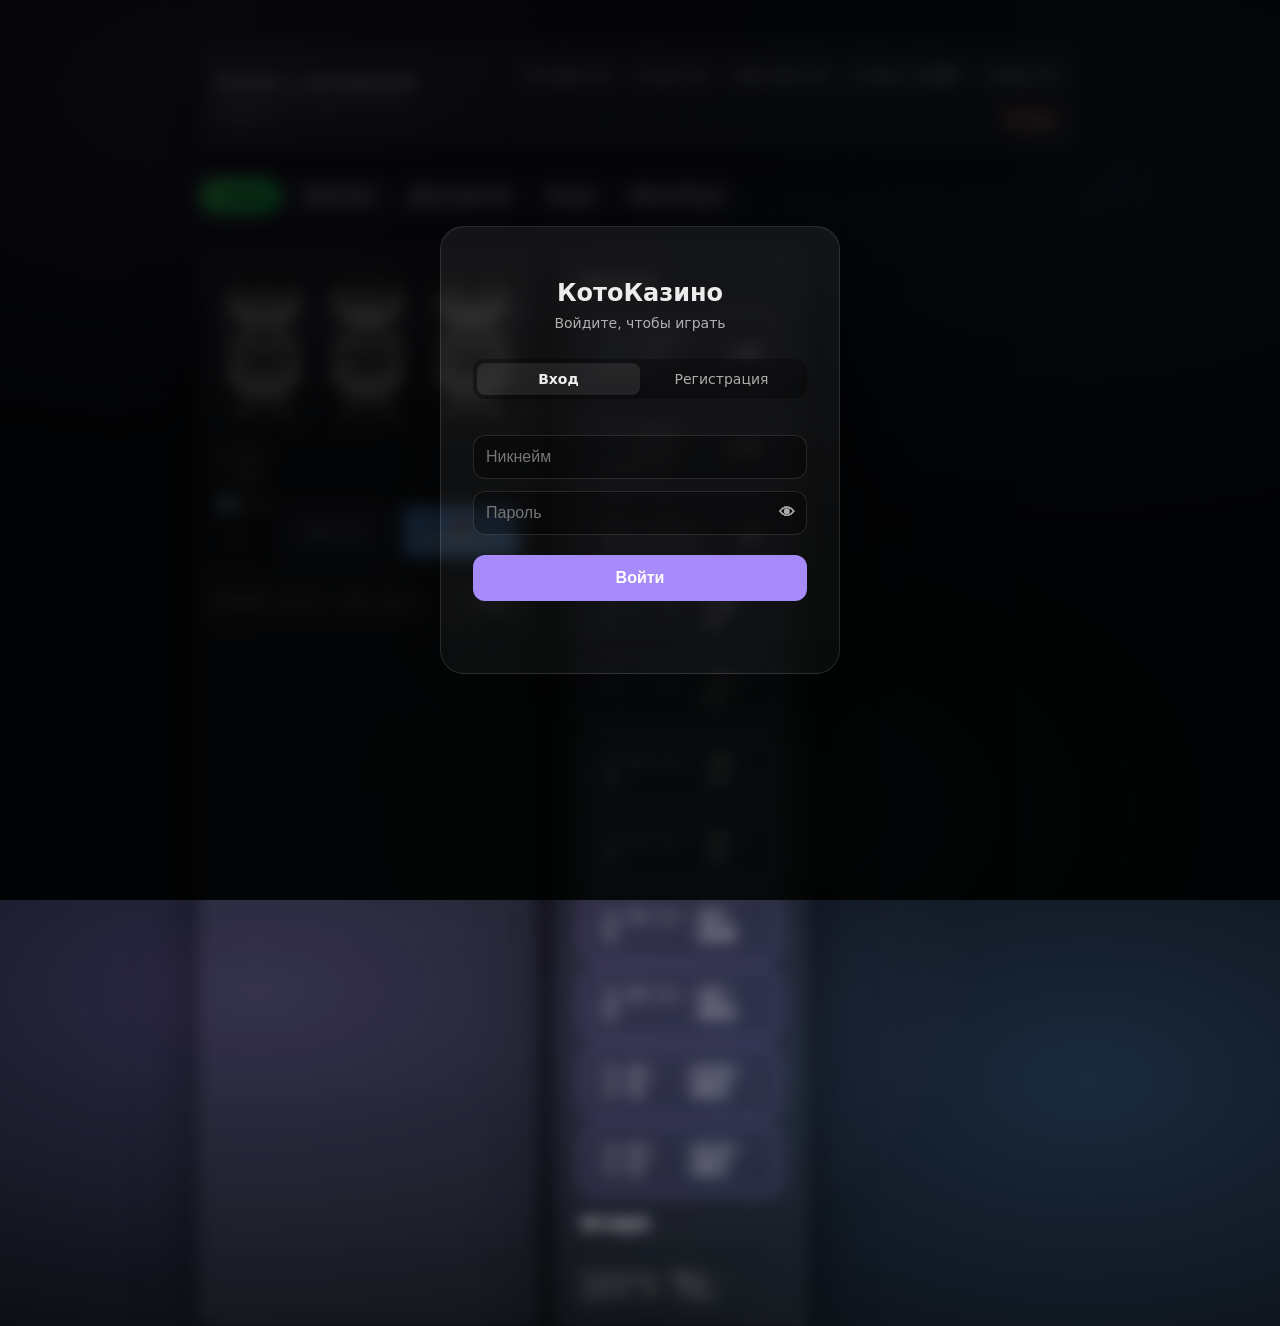
==== commit c4a09595: "фикс верстки" ====
--- a/index.html
+++ b/index.html
@@ -108,6 +108,7 @@
         display: grid;
         gap: 16px;
         grid-template-columns: 1.2fr 0.8fr;
+        width: min(920px, 100%);
       }
 
       @media (max-width: 860px) {
@@ -343,8 +344,8 @@
         align-items: center;
         justify-content: space-between;
         gap: 10px;
-        border: 1px solid var(--stroke);
-        background: rgba(255, 255, 255, 0.04);
+        border: 1px solid var(--accent);
+        background: rgba(167, 139, 250, 0.08);
         border-radius: 14px;
         padding: 10px 12px;
         font-size: 13px;
@@ -452,7 +453,7 @@
       }
 
       .share-button {
-        background: linear-gradient(135deg, #ff3b3b, #c40000);
+        background: var(--accent2);
         color: white;
         border: none;
         border-radius: 8px;
@@ -464,7 +465,7 @@
       }
 
       .share-button:hover {
-        background: linear-gradient(135deg, #e60000, #a60000);
+        opacity: 0.9;
       }
 
       .share-button:disabled {
@@ -546,6 +547,7 @@
         gap: 10px;
         margin: 12px 0 18px;
         flex-wrap: wrap;
+        width: min(920px, 100%);
       }
 
       .tab {
@@ -771,6 +773,119 @@
       }
       .achievement-icon {
         font-size: 36px;
+      }
+    }
+
+    @media (min-width: 1024px) {
+      .app {
+        max-width: 100%;
+        padding: 20px;
+        margin: 0;
+        transform: none;
+        height: 100vh;
+        display: flex;
+        flex-direction: column;
+      }
+
+      .tabs,
+      main {
+        width: 100%;
+      }
+
+      .page.active {
+        display: flex;
+        width: 100%;
+        height: 100%;
+        gap: 20px;
+      }
+
+      /* Слот занимает всю доступную ширину */
+      .page.active > .panel:first-child {
+        flex: 1;
+        min-width: 0; /* Для корректной работы flex */
+      }
+
+      /* Боковая панель: растягиваемая, макс 25% */
+      .page.active > .panel:last-child {
+        flex: 0 0 25%;
+        max-width: 25%;
+        min-width: 250px;
+        resize: horizontal;
+        overflow: auto;
+      }
+
+      .balance-card {
+        padding: 32px;
+        border-radius: 28px;
+      }
+
+      .balance-amount {
+        font-size: 48px;
+      }
+
+      .slot-machine {
+        height: 220px;
+        border-radius: 24px;
+      }
+
+      .symbol {
+        font-size: 72px;
+      }
+
+      .reel-item {
+        height: 72px;
+      }
+
+      button {
+        padding: 16px 24px;
+        font-size: 16px;
+      }
+
+      .side {
+        padding: 24px;
+        gap: 20px;
+      }
+
+      .row {
+        padding: 16px 20px;
+        font-size: 15px;
+      }
+
+      .nav {
+        padding: 16px 32px;
+        height: 80px;
+        gap: 40px;
+      }
+
+      .nav-item {
+        font-size: 14px;
+      }
+
+      .nav-icon {
+        font-size: 28px;
+        margin-bottom: 6px;
+      }
+
+      .shop-item {
+        padding: 24px;
+      }
+
+      .shop-icon {
+        font-size: 64px;
+      }
+
+      .shop-price {
+        font-size: 1.3em;
+      }
+
+      .excavation-grid {
+        max-width: 480px;
+        gap: 6px;
+      }
+
+      .excavation-cell {
+        font-size: 28px;
+        border-radius: 6px;
       }
     }
 
@@ -1461,19 +1576,66 @@
       }
 
       function normalizeBet(raw) {
-        const n = Number(raw);
-        const base = Number.isFinite(n) ? n : MIN_BET;
-        const stepped = Math.round(base / BET_STEP) * BET_STEP;
-        return clamp(stepped, MIN_BET, MAX_BET);
+        let n = Number(raw);
+        if (!Number.isFinite(n)) n = MIN_BET;
+        
+        // Округляем до шага
+        let stepped = Math.round(n / BET_STEP) * BET_STEP;
+        
+        // Ограничиваем балансом, но не ниже минимальной ставки
+        const maxPossible = Math.max(MIN_BET, Math.min(MAX_BET, state.balance));
+        
+        return clamp(stepped, MIN_BET, maxPossible);
+      }
+
+      function updateBetInputs() {
+        const val = getBetValue();
+        if (els.bet) els.bet.value = val;
+        if (els.betInput) els.betInput.value = val;
+        if (els.betKbd) els.betKbd.textContent = format(val);
+        
+        // Обновляем max атрибуты динамически
+        const maxPossible = Math.max(MIN_BET, Math.min(MAX_BET, state.balance));
+        if (els.bet) els.bet.max = maxPossible;
+        if (els.betInput) els.betInput.max = maxPossible;
       }
 
       function getBetValue() {
-        if (els.betInput && els.betInput.value !== "") return normalizeBet(els.betInput.value);
-        return normalizeBet(els.bet.value);
-      }
-
-      function format(n) {
-        return new Intl.NumberFormat("ru-RU").format(n);
+        // Получаем сырое значение, приоритет у input
+        let val = MIN_BET;
+        if (els.betInput && els.betInput.value !== "") {
+          val = Number(els.betInput.value);
+        } else if (els.bet) {
+          val = Number(els.bet.value);
+        }
+        
+        // Нормализуем с учетом баланса
+        return normalizeBet(val);
+      }
+
+      function render() {
+        if (els.balance) els.balance.textContent = format(state.balance);
+        if (els.glitchBalance) els.glitchBalance.textContent = state.glitches;
+        if (els.ticketBalance) els.ticketBalance.textContent = state.tickets;
+        
+        updateBetInputs();
+        
+        // Кнопка спина
+        if (els.spin) {
+          els.spin.disabled = state.spinning || state.balance < MIN_BET;
+          if (state.balance < MIN_BET) {
+             els.msg.textContent = "Недостаточно средств!";
+          }
+        }
+        
+        // Кнопка "ОК" достижения
+        if (state.achievementShown) {
+          els.achievement.style.display = "block";
+        } else {
+          els.achievement.style.display = "none";
+        }
+
+        renderShop();
       }
 
       function makeReelHtml(keys) {
@@ -1481,6 +1643,10 @@
           const isPaw = k === "🐾";
           return `<div class="reel-item"><div class="symbol ${isPaw ? 'paw' : ''}">${k.includes('<img') ? k : `<span>${k}</span>`}</div></div>`;
         }).join("");
+      }
+
+      function format(n) {
+        return new Intl.NumberFormat("ru-RU").format(n);
       }
 
       function renderReelsStatic() {
@@ -1983,6 +2149,10 @@
 
         state.spinning = true;
         els.spin.disabled = true;
+        // Блокируем ввод ставки во время спина
+        if (els.bet) els.bet.disabled = true;
+        if (els.betInput) els.betInput.disabled = true;
+        
         setBadge("Крутим…");
         setMessage("Удачи.");
 
@@ -1990,8 +2160,8 @@
         render();
 
         const shouldWin = Math.random() < WIN_CHANCE;
-      const tier = shouldWin ? pickPrizeTier() : null;
-      const result = tier
+        const tier = shouldWin ? pickPrizeTier() : null;
+        const result = tier
         ? [tier.symbol, tier.symbol, tier.symbol]
         : shouldWin
           ? makeWinningResult()
@@ -2020,6 +2190,13 @@
         save();
 
         state.spinning = false;
+        
+        // Разблокируем ввод
+        if (els.bet) els.bet.disabled = false;
+        if (els.betInput) els.betInput.disabled = false;
+        
+        // После спина баланс изменился - обновляем лимиты
+        updateBetInputs();
         
         if (state.balance >= 100000000 && !state.achievementShown) {
           showAchievement();
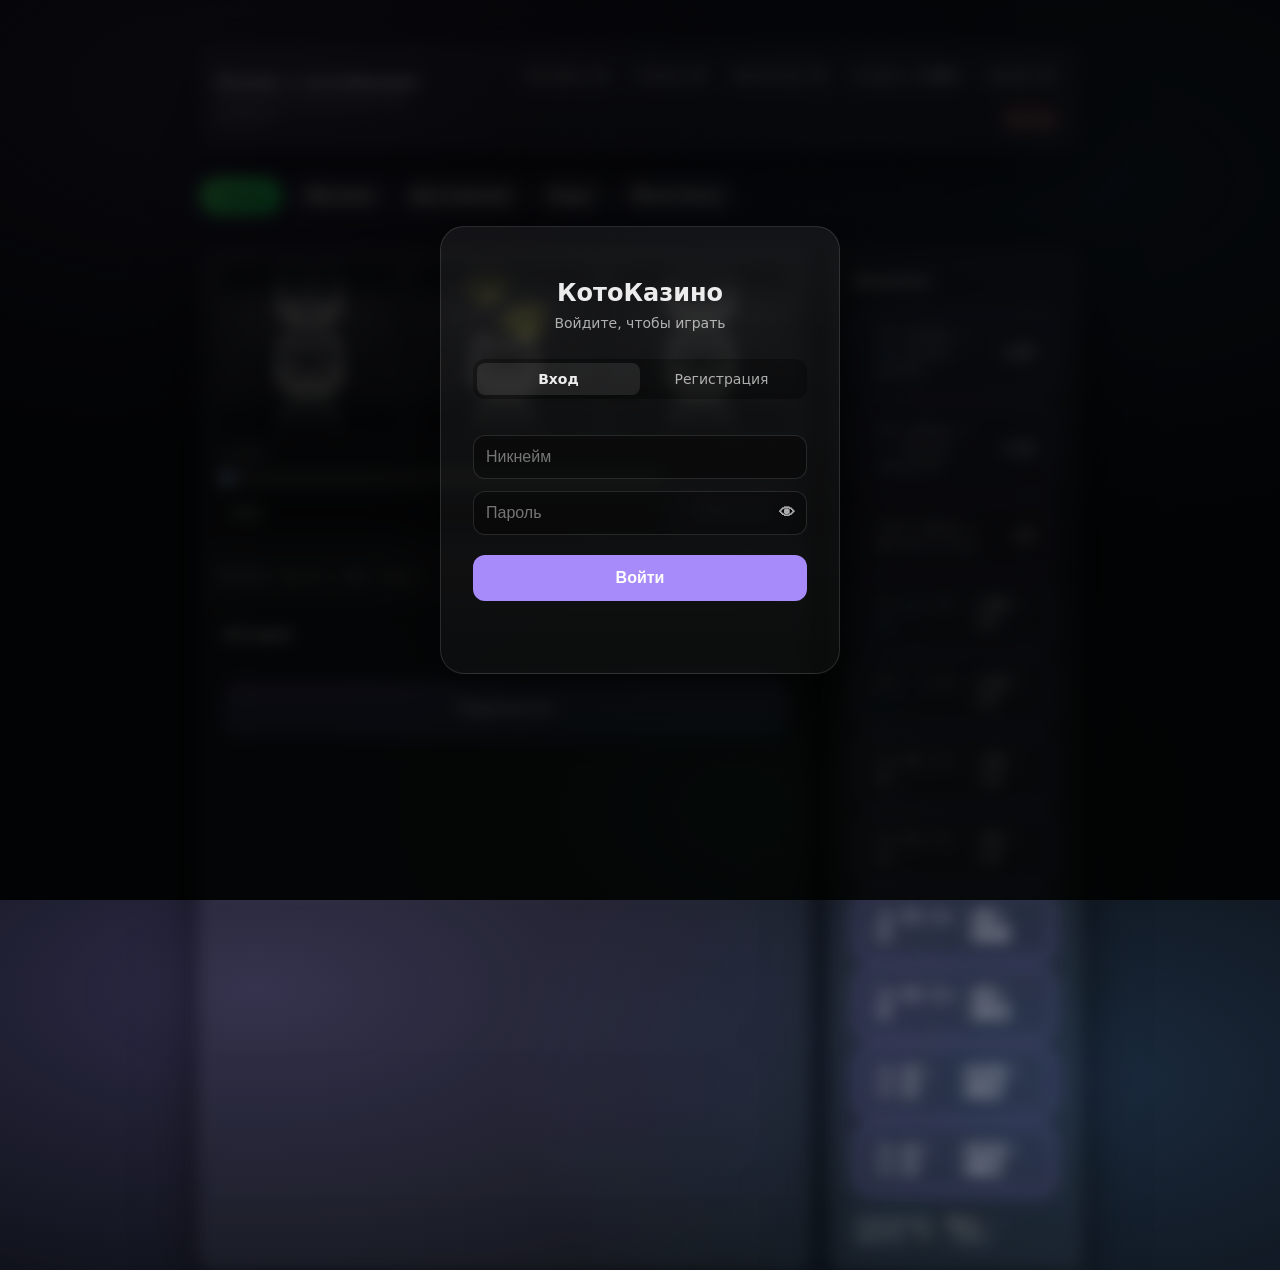
==== commit ef802618: "цены" ====
--- a/index.html
+++ b/index.html
@@ -105,16 +105,12 @@
       }
 
       main {
-        display: grid;
-        gap: 16px;
-        grid-template-columns: 1.2fr 0.8fr;
+        display: block;
         width: min(920px, 100%);
       }
 
       @media (max-width: 860px) {
-        main {
-          grid-template-columns: 1fr;
-        }
+        /* main override removed */
       }
 
       .panel {
@@ -201,13 +197,23 @@
 
       .controls {
         display: grid;
-        grid-template-columns: 1fr 1fr;
+        grid-template-columns: 1fr auto;
         gap: 10px;
+        align-items: end;
+      }
+
+      .controls button {
+        height: 48px;
+        min-width: 120px;
+        align-self: flex-end;
       }
 
       @media (max-width: 540px) {
         .controls {
           grid-template-columns: 1fr;
+        }
+        .controls button {
+          width: 100%;
         }
       }
 
@@ -498,6 +504,14 @@
       .shop-item:hover:not(.disabled) {
         transform: translateY(-2px);
         box-shadow: 0 8px 20px rgba(0, 0, 0, 0.15);
+      }
+      .shop-item.free {
+        border-color: var(--good);
+        box-shadow: 0 0 15px rgba(34, 197, 94, 0.15);
+      }
+      .shop-item.free .shop-buy {
+        background: var(--good);
+        color: #000;
       }
       .shop-item.disabled {
         opacity: 0.6;
@@ -1352,8 +1366,8 @@
 
               <div class="controls">
                 <label>
-                  Ставка: <span class="kbd" id="betKbd">10</span>
-                  <input id="bet" type="range" min="1000" max="500000000" step="1000" value="10000" />
+                  Ставка:
+                  <input id="bet" type="range" min="0" max="1000" step="1" value="0" />
                   <input
                     id="betInput"
                     type="number"
@@ -1364,16 +1378,18 @@
                     inputmode="numeric"
                   />
                 </label>
-                <div class="btns">
-                  <button id="spin" class="primary">Крутить</button>
-                  <button id="share" class="share-button">📤 Поделиться</button>
-                </div>
+                <button id="spin" class="primary">Крутить</button>
               </div>
 
             </div>
             <div class="status">
               <div class="msg" id="msg">Нажми <span class="kbd">Крутить</span> или <span class="kbd">Space</span>.</div>
               <div id="badge" class="badge">Готов</div>
+            </div>
+            <div class="side" style="border-top: 1px solid var(--stroke);">
+              <h2>История</h2>
+              <div id="history" class="history" aria-label="История спинов"></div>
+              <button id="share" class="primary" style="width: 100%;">Поделиться</button>
             </div>
             <div id="achievement" class="achievement" style="display: none;">
               <div class="achievement-content">
@@ -1388,9 +1404,6 @@
             <div class="side">
               <h2>Выплаты</h2>
               <div class="table" id="payouts"></div>
-
-              <h2>История</h2>
-              <div id="history" class="history" aria-label="История спинов"></div>
 
               <div class="fine">
                 Управление: <span class="kbd">Space</span> — крутить, <span class="kbd">R</span> — сброс.
@@ -1495,6 +1508,31 @@
       const MIN_BET = 1000;
       const MAX_BET = 500000000;
       const BET_STEP = 1000;
+      const SLIDER_STEPS = 1000;
+
+      function getEffectiveMaxBet(balance) {
+        return Math.max(Math.min(balance, MAX_BET), MIN_BET);
+      }
+
+      function betFromSlider(val, maxBet) {
+        if (val === 0) return MIN_BET;
+        if (val >= SLIDER_STEPS) return maxBet;
+        const minLog = Math.log(MIN_BET);
+        const maxLog = Math.log(maxBet);
+        const scale = (maxLog - minLog) / SLIDER_STEPS;
+        const bet = Math.exp(minLog + scale * val);
+        return Math.round(bet / BET_STEP) * BET_STEP;
+      }
+
+      function sliderFromBet(bet, maxBet) {
+        if (bet <= MIN_BET) return 0;
+        if (bet >= maxBet) return SLIDER_STEPS;
+        const minLog = Math.log(MIN_BET);
+        const maxLog = Math.log(maxBet);
+        const scale = (maxLog - minLog) / SLIDER_STEPS;
+        return (Math.log(bet) - minLog) / scale;
+      }
+
       const PRIZE_TIERS_IN_WIN = [
         { chance: 0.01, mult: 40, symbol: "🐟", title: "Супер-рыбка" },
         { chance: 0.05, mult: 10, symbol: "🐾", title: "Лапки-джекпот" },
@@ -1516,7 +1554,6 @@
         ticketBalance: document.getElementById("ticketBalance"),
         bet: document.getElementById("bet"),
         betInput: document.getElementById("betInput"),
-        betKbd: document.getElementById("betKbd"),
         betView: document.getElementById("betView"),
         streak: document.getElementById("streak"),
         msg: document.getElementById("msg"),
@@ -1556,12 +1593,11 @@
       };
 
       const shopItems = [
-        { id: 1, name: "Маленький сундук", icon: "📦", price: 5000, description: "1 дроп: 1-2 эпических билета и 1-6 билетиков", type: "chest", chestType: "small", drops: 1 },
-        { id: 2, name: "Средний сундук", icon: "📦", price: 20000, description: "2 дропа: 1 легендарный билет (5%), 1-3 эпических билета, 2-8 билетиков", type: "chest", chestType: "medium", drops: 2 },
-        { id: 3, name: "Большой сундук", icon: "📦", price: 30000, description: "5 дропов: 1 легендарный билет (20%), 2 легендарных (10%), 2-6 эпических билета (30%), 5-12 билетиков", type: "chest", chestType: "large", drops: 5 },
+        { id: 1, name: "Маленький сундук", icon: "📦", price: 50000, description: "1 дроп: 1-2 эпических билета и 1-6 билетиков", type: "chest", chestType: "small", drops: 1 },
+        { id: 2, name: "Средний сундук", icon: "📦", price: 150000, description: "2 дропа: 1 легендарный билет (5%), 1-3 эпических билета, 2-8 билетиков", type: "chest", chestType: "medium", drops: 2 },
+        { id: 3, name: "Большой сундук", icon: "📦", price: 500000, description: "5 дропов: 1 легендарный билет (20%), 2 легендарных (10%), 2-6 эпических билета (30%), 5-12 билетиков", type: "chest", chestType: "large", drops: 5 },
         { id: 4, name: "Котеейки", icon: "🐱", price: 0, description: "10,000-30,000 котеек (бесплатно)", type: "currency", currencyType: "koteeks" },
-        { id: 5, name: "Билетики", icon: "🎫", price: 0, description: "3-5 билетиков (бесплатно)", type: "currency", currencyType: "tickets" },
-        { id: 6, name: "Глюки", icon: "🌀", price: 0, description: "0-3 глюка (бесплатно)", type: "currency", currencyType: "glitches" }
+        { id: 5, name: "Билетики", icon: "🎫", price: 0, description: "3-5 билетиков (бесплатно)", type: "currency", currencyType: "tickets" }
       ];
 
       const shopState = {
@@ -1589,27 +1625,20 @@
       }
 
       function updateBetInputs() {
-        const val = getBetValue();
-        if (els.bet) els.bet.value = val;
-        if (els.betInput) els.betInput.value = val;
-        if (els.betKbd) els.betKbd.textContent = format(val);
-        
-        // Обновляем max атрибуты динамически
-        const maxPossible = Math.max(MIN_BET, Math.min(MAX_BET, state.balance));
-        if (els.bet) els.bet.max = maxPossible;
+        // Only update input max, slider max is fixed
+        const maxPossible = getEffectiveMaxBet(state.balance);
         if (els.betInput) els.betInput.max = maxPossible;
       }
 
       function getBetValue() {
         // Получаем сырое значение, приоритет у input
-        let val = MIN_BET;
         if (els.betInput && els.betInput.value !== "") {
-          val = Number(els.betInput.value);
-        } else if (els.bet) {
-          val = Number(els.bet.value);
-        }
-        
-        // Нормализуем с учетом баланса
+          const raw = Number(els.betInput.value);
+          return normalizeBet(raw);
+        }
+        // Иначе из слайдера (логарифмически)
+        const effectiveMax = getEffectiveMaxBet(state.balance);
+        const val = betFromSlider(Number(els.bet.value), effectiveMax);
         return normalizeBet(val);
       }
 
@@ -1749,7 +1778,7 @@
           currentShop.push(shopItems.find(item => item.chestType === "large"));
         }
         
-        const koteeksAmount = Math.floor(Math.random() * 20001) + 10000;
+        const koteeksAmount = (Math.floor(Math.random() * 21) + 10) * 1000;
         currentShop.push({
           ...shopItems.find(item => item.currencyType === "koteeks"),
           price: 0,
@@ -1765,19 +1794,6 @@
           id: Date.now() + 2
         });
         
-        const glitchRoll = Math.random();
-        if (glitchRoll < 0.3) {
-          const glitchesAmount = Math.floor(Math.random() * 4);
-          if (glitchesAmount > 0) {
-            currentShop.push({
-              ...shopItems.find(item => item.currencyType === "glitches"),
-              price: 0,
-              amount: glitchesAmount,
-              id: Date.now() + 3
-            });
-          }
-        }
-        
         shopState.currentItems = currentShop.slice(0, 4);
         shopState.futureItems = [];
         shopState.lastUpdate = Date.now();
@@ -1788,6 +1804,13 @@
       }
 
       function checkShopUpdate() {
+        // Force refresh if koteeks amount is not a round multiple of 1000
+        const koteeksItem = shopState.currentItems.find(i => i.currencyType === "koteeks");
+        if (koteeksItem && koteeksItem.amount % 1000 !== 0) {
+          generateShopItems();
+          return;
+        }
+
         if (shopState.currentItems.length === 0) {
           generateShopItems();
         } else {
@@ -1821,16 +1844,20 @@
 
       function renderShop() {
         if (els.currentItems) {
-          els.currentItems.innerHTML = shopState.currentItems.map(item => `
-            <div class="shop-item ${item.purchased ? 'disabled' : ''}">
+          els.currentItems.innerHTML = shopState.currentItems.map(item => {
+            const isFree = item.price === 0;
+            const priceText = isFree ? format(item.amount) + ' шт.' : format(item.price);
+            const btnText = item.purchased ? 'Куплено' : (isFree ? 'Бесплатно' : (state.balance < item.price ? 'Недостаточно' : 'Купить'));
+            return `
+            <div class="shop-item ${item.purchased ? 'disabled' : ''} ${isFree ? 'free' : ''}">
               <div class="shop-icon">${item.icon}</div>
               <div class="shop-name">${item.name}</div>
-              <div class="shop-price">${format(item.price)}</div>
-              <button class="shop-buy" onclick="buyItem(${item.id})" ${item.purchased || state.balance < item.price ? 'disabled' : ''}>
-                ${item.purchased ? 'Куплено' : (state.balance < item.price ? 'Недостаточно' : 'Купить')}
+              <div class="shop-price">${priceText}</div>
+              <button class="shop-buy" onclick="buyItem(${item.id})" ${item.purchased || (!isFree && state.balance < item.price) ? 'disabled' : ''}>
+                ${btnText}
               </button>
             </div>
-          `).join('');
+          `}).join('');
         }
         
         if (els.futureItems) {
@@ -2048,10 +2075,15 @@
         els.balance.textContent = format(state.balance);
         if (els.glitchBalance) els.glitchBalance.textContent = format(state.glitches);
         if (els.ticketBalance) els.ticketBalance.textContent = format(state.tickets);
+        
+        updateBetInputs();
+
         const bet = getBetValue();
-        els.bet.value = String(bet);
-        if (els.betInput) els.betInput.value = String(bet);
-        els.betKbd.textContent = format(bet);
+        const effectiveMax = getEffectiveMaxBet(state.balance);
+        els.bet.value = String(sliderFromBet(bet, effectiveMax));
+        if (els.betInput && document.activeElement !== els.betInput) {
+          els.betInput.value = String(bet);
+        }
         els.betView.textContent = format(bet);
         els.streak.textContent = format(state.streak);
 
@@ -2685,22 +2717,17 @@
         els.spin.addEventListener("click", () => void spin());
         if (els.reset) els.reset.addEventListener("click", resetAll);
         els.bet.addEventListener("input", () => {
-          if (els.betInput) els.betInput.value = els.bet.value;
+          const effectiveMax = getEffectiveMaxBet(state.balance);
+          const val = betFromSlider(Number(els.bet.value), effectiveMax);
+          if (els.betInput) els.betInput.value = String(val);
           render();
         });
         if (els.betInput) {
           els.betInput.addEventListener("input", () => {
-            const n = Number(els.betInput.value);
-            if (!Number.isFinite(n)) return;
-            const clamped = clamp(n, MIN_BET, MAX_BET);
-            els.bet.value = String(clamped);
-            els.betKbd.textContent = format(clamped);
-            els.betView.textContent = format(clamped);
-            els.spin.disabled = state.spinning || state.balance < clamped;
+            render();
           });
           els.betInput.addEventListener("change", () => {
-            const bet = normalizeBet(els.betInput.value);
-            els.bet.value = String(bet);
+            const bet = getBetValue();
             els.betInput.value = String(bet);
             render();
           });
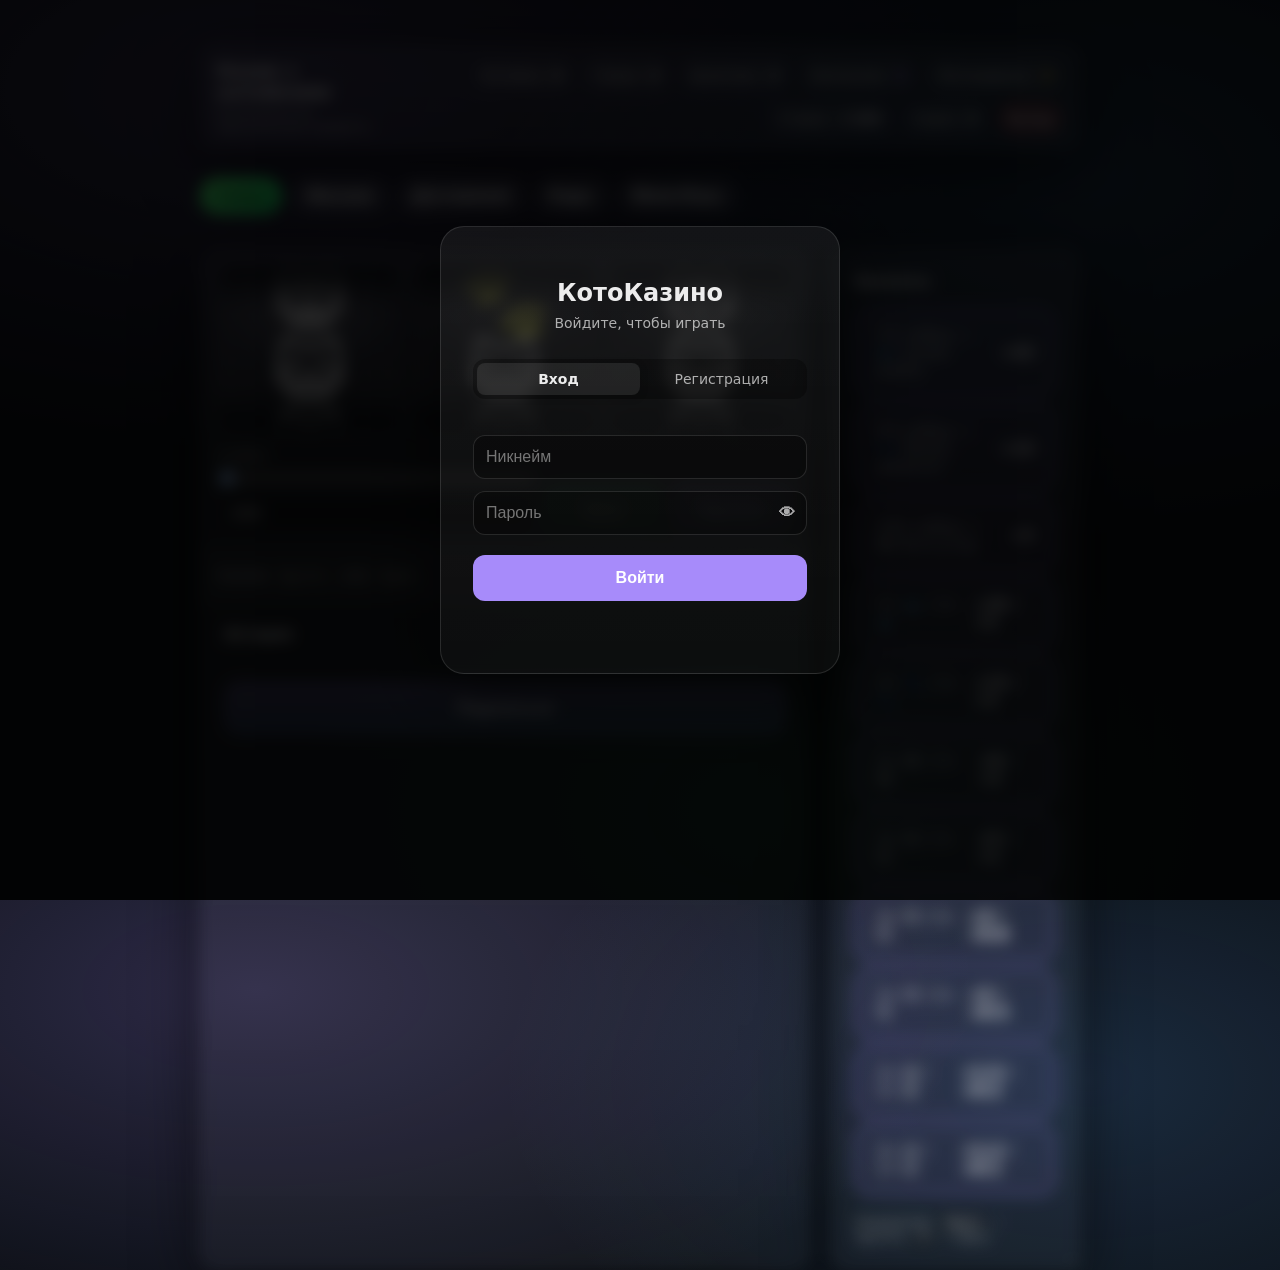
==== commit 94527fe7: "Update" ====
--- a/index.html
+++ b/index.html
@@ -290,6 +290,22 @@
         border-color: rgba(239, 68, 68, 0.55);
       }
 
+
+      .secondary {
+        background: linear-gradient(180deg, rgba(34, 197, 94, 0.26), rgba(34, 197, 94, 0.18));
+        border-color: rgba(34, 197, 94, 0.55);
+      }
+
+      .pulse {
+        animation: pulse 1.5s infinite;
+      }
+
+      @keyframes pulse {
+        0% { transform: scale(1); box-shadow: 0 0 0 0 rgba(167, 139, 250, 0.7); }
+        70% { transform: scale(1.05); box-shadow: 0 0 0 10px rgba(167, 139, 250, 0); }
+        100% { transform: scale(1); box-shadow: 0 0 0 0 rgba(167, 139, 250, 0); }
+      }
+
       .status {
         border-top: 1px solid var(--stroke);
         padding: 12px 16px;
@@ -903,6 +919,78 @@
       }
     }
 
+    /* Scratcher Minigame Styles */
+    .scratcher-container {
+      display: flex;
+      flex-direction: column-reverse; /* Bottom to top */
+      gap: 12px;
+      width: 100%;
+      max-width: 400px;
+      margin: 0 auto;
+      height: 400px;
+      overflow-y: auto;
+      padding: 10px;
+      background: rgba(0,0,0,0.2);
+      border-radius: 12px;
+      position: relative;
+    }
+    
+    .scratcher-level {
+      display: grid;
+      grid-template-columns: 1fr 1fr 1fr;
+      gap: 8px;
+      padding: 8px;
+      background: rgba(255,255,255,0.05);
+      border-radius: 8px;
+      transition: all 0.3s;
+    }
+    
+    .scratcher-level.active {
+      background: rgba(255, 255, 255, 0.15);
+      border: 1px solid var(--accent);
+    }
+    
+    .scratcher-level.passed {
+      opacity: 0.5;
+    }
+    
+    .scratcher-platform {
+      background: var(--panel2);
+      border: 1px solid var(--stroke);
+      border-radius: 4px;
+      height: 50px;
+      display: flex;
+      align-items: center;
+      justify-content: center;
+      cursor: pointer;
+      position: relative;
+      font-size: 24px;
+      transition: all 0.2s;
+    }
+    
+    .scratcher-level.active .scratcher-platform:hover {
+      background: rgba(255,255,255,0.1);
+      transform: translateY(-2px);
+    }
+    
+    .scratcher-platform.broken {
+      background: rgba(239, 68, 68, 0.2);
+      border-color: var(--danger);
+    }
+    
+    .scratcher-platform.safe {
+      background: rgba(34, 197, 94, 0.2);
+      border-color: var(--good);
+    }
+    
+    .scratcher-cat {
+      position: absolute;
+      font-size: 28px;
+      z-index: 10;
+      transition: all 0.5s ease;
+      pointer-events: none;
+    }
+
     /* Auth Styles */
     .auth-container {
       position: fixed;
@@ -932,6 +1020,7 @@
     .excavation-grid {
       display: grid;
       grid-template-columns: repeat(6, 1fr);
+      grid-template-rows: repeat(6, 1fr);
       gap: 4px;
       width: 100%;
       max-width: 360px;
@@ -940,8 +1029,8 @@
     }
 
     .excavation-cell {
-      background: var(--panel2);
-      border: 1px solid var(--stroke);
+      background: rgba(30, 64, 175, 0.3);
+      border: 1px solid #3b82f6;
       border-radius: 4px;
       cursor: pointer;
       position: relative;
@@ -950,26 +1039,29 @@
       align-items: center;
       justify-content: center;
       font-size: 20px;
-      transition: background 0.2s;
+      line-height: 1;
+      transition: all 0.2s;
     }
 
     .excavation-cell:hover:not(.dug) {
-      background: rgba(255, 255, 255, 0.1);
+      background: rgba(59, 130, 246, 0.5);
+      box-shadow: 0 0 8px #3b82f6;
     }
 
     .excavation-cell.dug {
-      background: rgba(0, 0, 0, 0.3);
+      background: rgba(15, 23, 42, 0.6);
+      border-color: #1e40af;
       cursor: default;
     }
 
     .excavation-cell.dug.found {
-      background: rgba(167, 139, 250, 0.2);
-      border-color: var(--accent);
+      background: rgba(15, 23, 42, 0.6);
+      border-color: #1e40af;
     }
     
     .excavation-cell.dug.found-full {
-      background: rgba(34, 197, 94, 0.2);
-      border-color: var(--good);
+      background: rgba(15, 23, 42, 0.6);
+      border-color: #1e40af;
     }
 
     .bomb-anim {
@@ -1264,6 +1356,495 @@
       filter: blur(8px);
       pointer-events: none;
     }
+
+    /* Minigame Modal */
+    .minigame-overlay {
+      position: fixed;
+      inset: 0;
+      background: rgba(0, 0, 0, 0.85);
+      z-index: 3000;
+      display: flex;
+      align-items: center;
+      justify-content: center;
+      backdrop-filter: blur(8px);
+    }
+    .minigame-card {
+      background: linear-gradient(135deg, #0f172a, #1e3a8a);
+      border: 1px solid #3b82f6;
+      padding: 24px;
+      border-radius: 24px;
+      width: min(500px, 95%);
+      max-height: 90vh;
+      overflow-y: auto;
+      box-shadow: 0 0 40px rgba(15, 23, 42, 0.8);
+      position: relative;
+      animation: popIn 0.3s ease-out;
+    }
+    .minigame-close {
+      position: absolute;
+      top: 16px;
+      right: 16px;
+      background: rgba(59, 130, 246, 0.2);
+      border: none;
+      color: #bfdbfe;
+      width: 32px;
+      height: 32px;
+      border-radius: 50%;
+      font-size: 20px;
+      display: flex;
+      align-items: center;
+      justify-content: center;
+      cursor: pointer;
+      transition: background 0.2s;
+    }
+    .minigame-close:hover {
+      background: rgba(59, 130, 246, 0.4);
+    }
+    
+    .minigame-card.scratcher-theme {
+      background: radial-gradient(circle at center, #3b2d20 0%, #1f1610 100%);
+      border: 2px solid #8b6e4e;
+    }
+
+    .scratcher-container {
+      display: flex;
+      flex-direction: column;
+      gap: 12px;
+      margin-top: 20px;
+      max-height: 60vh;
+      overflow-y: auto;
+      padding: 10px;
+      background: rgba(0,0,0,0.2);
+      border-radius: 12px;
+      position: relative;
+    }
+    
+    /* Vertical post background effect */
+    .scratcher-container::before {
+      content: '';
+      position: absolute;
+      top: 0;
+      bottom: 0;
+      left: 50%;
+      transform: translateX(-50%);
+      width: 120px;
+      background: repeating-linear-gradient(
+        45deg,
+        #a68b6c,
+        #a68b6c 10px,
+        #8b7355 10px,
+        #8b7355 20px
+      );
+      opacity: 0.3;
+      border-radius: 8px;
+      z-index: 0;
+      pointer-events: none;
+    }
+    
+    .scratcher-level {
+      display: flex;
+      justify-content: center;
+      gap: 20px;
+      padding: 10px;
+      background: rgba(255,255,255,0.02);
+      border-radius: 12px;
+      transition: all 0.3s;
+      border: 1px solid transparent;
+      position: relative;
+      z-index: 1;
+    }
+    
+    .scratcher-level.active {
+      background: rgba(167, 139, 250, 0.1);
+      border-color: #a78bfa;
+      box-shadow: 0 0 15px rgba(167, 139, 250, 0.15);
+      transform: scale(1.02);
+    }
+    
+    .scratcher-level.passed {
+      opacity: 0.5;
+      filter: grayscale(0.3);
+    }
+    
+    .scratcher-platform {
+      width: 100px;
+      height: 24px;
+      background: repeating-linear-gradient(
+        90deg,
+        #d2b48c,
+        #d2b48c 4px,
+        #c19a6b 4px,
+        #c19a6b 8px
+      );
+      border-radius: 4px;
+      display: flex;
+      align-items: center;
+      justify-content: center;
+      font-size: 32px;
+      border: 1px solid #8b6e4e;
+      box-shadow: 0 4px 6px rgba(0,0,0,0.3);
+      transition: transform 0.2s, filter 0.2s;
+      position: relative;
+      cursor: pointer;
+    }
+    
+    .scratcher-cat {
+      position: absolute;
+      width: 30px;
+      height: 30px;
+      bottom: 25px; /* On top of the platform */
+      left: 50%;
+      transform: translateX(-50%);
+      font-size: 24px;
+      pointer-events: none;
+      transition: all 0.3s ease;
+      z-index: 10;
+    }
+    
+    .scratcher-platform:hover {
+      transform: scale(1.05);
+      filter: brightness(1.1);
+    }
+    
+    .scratcher-platform.safe {
+      /* Strong/Safe platform look - maybe darker rope or reinforced */
+      border-color: #22c55e;
+      box-shadow: 0 0 10px rgba(34, 197, 94, 0.4);
+    }
+    
+    .scratcher-platform.broken {
+      border-color: #ef4444;
+      animation: breakAndFall 1s forwards;
+    }
+    
+    @keyframes breakAndFall {
+       0% { transform: rotate(0); }
+       20% { transform: rotate(15deg); }
+       40% { transform: rotate(-15deg); }
+       100% { transform: translateY(50px) rotate(45deg); opacity: 0; }
+    }
+    
+    .cat-falling {
+      animation: catFall 1s forwards;
+    }
+    
+    @keyframes catFall {
+      0% { transform: translateX(-50%) translateY(0) rotate(0deg); }
+      20% { transform: translateX(-60%) translateY(10px) rotate(-20deg); }
+      100% { transform: translateX(-20%) translateY(200px) rotate(180deg); opacity: 0; }
+    }
+
+    @keyframes shake {
+      0%, 100% { transform: translateX(0); }
+      25% { transform: translateX(-5px); }
+      75% { transform: translateX(5px); }
+    }
+
+    /* Speed Stripes Effect */
+    .speed-stripes {
+      position: relative;
+    }
+    .speed-stripes::before {
+      content: "";
+      position: absolute;
+      inset: -10px;
+      pointer-events: none;
+      z-index: 5;
+      border-radius: 24px;
+      box-shadow: 0 0 20px 5px rgba(255, 255, 255, 0.4);
+      animation: pulseStripes var(--effect-speed, 0.5s) infinite;
+    }
+    
+    @keyframes pulseStripes {
+      0% { opacity: 0.5; transform: scale(1); }
+      50% { opacity: 1; transform: scale(1.02); }
+      100% { opacity: 0.5; transform: scale(1); }
+    }
+
+    /* Fire Effect */
+    .fire-effect {
+      position: relative;
+    }
+    .fire-effect::before {
+      content: "";
+      position: absolute;
+      inset: -10px;
+      pointer-events: none;
+      z-index: 6;
+      border-radius: 24px;
+      box-shadow: 
+        0 0 20px 10px rgba(255, 100, 0, 0.6),
+        0 0 40px 20px rgba(255, 50, 0, 0.4),
+        inset 0 0 20px rgba(255, 200, 0, 0.3);
+      animation: firePulse var(--effect-speed, 0.2s) infinite alternate;
+    }
+
+    @keyframes firePulse {
+      0% { box-shadow: 0 0 20px 10px rgba(255, 100, 0, 0.6), 0 0 40px 20px rgba(255, 50, 0, 0.4); }
+      100% { box-shadow: 0 0 30px 15px rgba(255, 100, 0, 0.8), 0 0 50px 25px rgba(255, 50, 0, 0.6); }
+    }
+
+    .reels {
+      position: relative;
+    }
+
+    /* Wheel of Fortune */
+    .wheel-container {
+      position: relative;
+      width: 320px;
+      height: 320px;
+      margin: 20px auto;
+      padding: 10px;
+      background: rgba(0,0,0,0.2);
+      border-radius: 50%;
+      box-shadow: 0 0 30px rgba(167, 139, 250, 0.2);
+    }
+    .wheel {
+      width: 100%;
+      height: 100%;
+      border-radius: 50%;
+      position: relative;
+      overflow: hidden;
+      transition: transform 4s cubic-bezier(0.1, 0.8, 0.1, 1);
+      border: 8px solid #1e1b4b;
+      box-shadow: 
+        inset 0 0 20px rgba(0,0,0,0.8),
+        0 0 0 4px var(--accent);
+    }
+    .wheel::after {
+      content: '';
+      position: absolute;
+      inset: 0;
+      border-radius: 50%;
+      box-shadow: inset 0 0 40px rgba(0,0,0,0.5);
+      pointer-events: none;
+      z-index: 10;
+    }
+    .wheel-center {
+      position: absolute;
+      top: 50%;
+      left: 50%;
+      transform: translate(-50%, -50%);
+      width: 50px;
+      height: 50px;
+      background: radial-gradient(circle at 30% 30%, #fcd34d, #d97706);
+      border-radius: 50%;
+      border: 4px solid #fff;
+      box-shadow: 0 4px 10px rgba(0,0,0,0.5);
+      z-index: 20;
+      display: grid;
+      place-items: center;
+      font-size: 24px;
+    }
+    .wheel-text {
+        position: absolute;
+        left: 50%;
+        top: 50%;
+        transform-origin: center;
+        font-size: 14px;
+        font-weight: 800;
+        color: #fff;
+        text-shadow: 0 2px 4px rgba(0,0,0,0.9);
+        white-space: nowrap;
+        pointer-events: none;
+        z-index: 5;
+        font-family: 'Segoe UI', sans-serif;
+        letter-spacing: 0.5px;
+        text-align: center;
+      }
+    .wheel-pointer {
+      position: absolute;
+      top: -15px;
+      left: 50%;
+      transform: translateX(-50%);
+      width: 40px;
+      height: 50px;
+      z-index: 30;
+      filter: drop-shadow(0 4px 6px rgba(0,0,0,0.6));
+    }
+    .wheel-pointer::before {
+      content: '▼';
+      color: #ef4444;
+      font-size: 40px;
+      position: absolute;
+      top: 0;
+      left: 50%;
+      transform: translateX(-50%) scaleX(1.5);
+      text-shadow: 0 -2px 0 #7f1d1d;
+    }
+    .wheel-btn {
+      background: linear-gradient(45deg, #f59e0b, #d97706);
+      font-size: 20px;
+      padding: 15px 30px;
+      border: none;
+      border-radius: 99px;
+      color: white;
+      font-weight: bold;
+      cursor: pointer;
+      box-shadow: 0 4px 15px rgba(245, 158, 11, 0.4);
+      transition: transform 0.2s;
+    }
+    .wheel-btn:active {
+      transform: scale(0.95);
+    }
+    .wheel-btn:disabled {
+      filter: grayscale(1);
+      cursor: not-allowed;
+    }
+
+    /* Chest Animation & Overlay */
+    .chest-overlay {
+      position: fixed;
+      inset: 0;
+      background: rgba(0,0,0,0.85);
+      z-index: 9999;
+      display: none; /* Hidden by default */
+      flex-direction: column;
+      align-items: center;
+      justify-content: center;
+      backdrop-filter: blur(5px);
+      animation: fadeIn 0.3s;
+    }
+
+    .chest-content {
+      position: relative;
+      text-align: center;
+      width: 100%;
+      max-width: 500px;
+      height: 400px;
+      display: flex;
+      flex-direction: column;
+      align-items: center;
+      justify-content: center;
+    }
+
+    .chest-visual {
+      font-size: 120px;
+      cursor: pointer;
+      user-select: none;
+      transition: transform 0.2s;
+      filter: drop-shadow(0 0 30px rgba(255, 215, 0, 0.4));
+      margin-bottom: 20px;
+    }
+
+    .chest-visual.shaking {
+      animation: chestShake 0.5s infinite;
+    }
+
+    .chest-visual.open {
+      animation: chestPop 0.4s ease-out forwards;
+    }
+
+    .chest-drop {
+      font-size: 24px;
+      color: #fff;
+      margin-top: 20px;
+      background: rgba(255,255,255,0.1);
+      padding: 15px 25px;
+      border-radius: 12px;
+      border: 1px solid rgba(255,255,255,0.2);
+      animation: itemFloat 0.5s ease-out forwards;
+      opacity: 0;
+      transform: translateY(20px);
+      max-width: 80%;
+      box-shadow: 0 4px 15px rgba(0,0,0,0.3);
+    }
+
+    .chest-counter {
+      position: absolute;
+      bottom: 30px;
+      right: 30px;
+      background: rgba(0, 0, 0, 0.6);
+      padding: 10px 20px;
+      border-radius: 20px;
+      color: #fbbf24;
+      font-weight: bold;
+      font-size: 18px;
+      border: 1px solid rgba(251, 191, 36, 0.3);
+      display: flex;
+      align-items: center;
+      gap: 8px;
+      pointer-events: none;
+    }
+
+    .chest-instruction {
+        color: rgba(255,255,255,0.6);
+        margin-top: 10px;
+        font-size: 14px;
+        animation: pulse 2s infinite;
+    }
+
+    @keyframes chestShake {
+      0%, 100% { transform: rotate(0deg); }
+      25% { transform: rotate(-5deg); }
+      75% { transform: rotate(5deg); }
+    }
+
+    @keyframes chestPop {
+      0% { transform: scale(1); }
+      50% { transform: scale(1.2); }
+      100% { transform: scale(1); }
+    }
+
+    @keyframes itemFloat {
+      to { opacity: 1; transform: translateY(0); }
+    }
+    
+    @keyframes pulse {
+        0%, 100% { opacity: 0.6; }
+        50% { opacity: 1; }
+    }
+    /* Legendary Chests */
+    .legendary-chest-container {
+      display: flex;
+      justify-content: center;
+      gap: 20px;
+      margin-top: 20px;
+    }
+    .legendary-chest {
+      width: 80px;
+      height: 80px;
+      background: linear-gradient(135deg, #fbbf24, #b45309);
+      border: 2px solid #fcd34d;
+      border-radius: 12px;
+      display: flex;
+      align-items: center;
+      justify-content: center;
+      font-size: 40px;
+      cursor: pointer;
+      transition: transform 0.2s;
+      box-shadow: 0 0 15px rgba(251, 191, 36, 0.4);
+      position: relative;
+      overflow: hidden;
+    }
+    .legendary-chest::after {
+      content: '';
+      position: absolute;
+      top: -50%;
+      left: -50%;
+      width: 200%;
+      height: 200%;
+      background: linear-gradient(45deg, transparent, rgba(255,255,255,0.4), transparent);
+      transform: rotate(45deg);
+      animation: shine 3s infinite;
+    }
+    @keyframes shine {
+      0% { transform: translateX(-100%) rotate(45deg); }
+      100% { transform: translateX(100%) rotate(45deg); }
+    }
+    .legendary-chest:hover {
+      transform: scale(1.1);
+    }
+    .legendary-chest.opened {
+      background: #4b5563;
+      border-color: #6b7280;
+      cursor: default;
+      transform: none;
+      box-shadow: none;
+    }
+    .legendary-chest.opened::after {
+      display: none;
+    }
   </style>
   </head>
   <body>
@@ -1340,6 +1921,8 @@
           <div class="pill">Котейки: <strong id="balance">0</strong></div>
           <div class="pill">Глюки: <strong id="glitchBalance">0</strong></div>
           <div class="pill">Билетики: <strong id="ticketBalance">0</strong></div>
+          <div class="pill">Эпические: <strong id="epicTicketBalance" style="color: #a78bfa;">0</strong></div>
+          <div class="pill">Легендарные: <strong id="legendaryTicketBalance" style="color: #fcd34d;">0</strong></div>
           <div class="pill">Ставка: <strong id="betView">0</strong></div>
           <div class="pill">Серия: <strong id="streak">0</strong></div>
           <button class="pill" onclick="logout()" style="background: rgba(239, 68, 68, 0.2); border-color: rgba(239, 68, 68, 0.4); cursor: pointer;">Выход</button>
@@ -1378,7 +1961,10 @@
                     inputmode="numeric"
                   />
                 </label>
-                <button id="spin" class="primary">Крутить</button>
+                <div class="btns">
+                  <button id="autoSpin" class="secondary">Авто</button>
+                  <button id="spin" class="primary">Крутить</button>
+                </div>
               </div>
 
             </div>
@@ -1418,8 +2004,18 @@
             <div class="shop-status">
               <div class="shop-timer">Следующее обновление: <span id="shopTimer">--:--</span></div>
             </div>
+            
+            <div class="shop-items" style="margin-bottom: 16px;">
+               <div class="shop-item" style="border-color: var(--accent);">
+                 <div class="shop-icon">☸️</div>
+                 <div class="shop-name">Колесо Фортуны</div>
+                 <button class="shop-buy" onclick="startMinigame('wheel')">Крутить</button>
+                 <div id="wheelShopTimer" style="font-size: 12px; color: var(--muted); margin-top: 8px;"></div>
+               </div>
+            </div>
+
             <div class="shop-items" id="currentItems"></div>
-            <h3>Скоро в продаже</h3>
+
             <div class="shop-items future" id="futureItems"></div>
           </section>
         </div>
@@ -1457,39 +2053,108 @@
                 <div class="shop-price">1 Билетик</div>
                 <button class="shop-buy" onclick="startMinigame('sapper')">Играть</button>
               </div>
-              <div class="shop-item disabled">
-                <div class="shop-icon">🎲</div>
-                <div class="shop-name">Кости</div>
-                <div class="shop-price">Скоро</div>
-                <button class="shop-buy" disabled>Скоро</button>
+
+              <div class="shop-item">
+                <div class="shop-icon">🧶</div>
+                <div class="shop-name">Когтеточка</div>
+                <div class="shop-price">1 Эпик. Билет</div>
+                <button class="shop-buy" onclick="startMinigame('scratcher')">Играть</button>
               </div>
+
+              <div class="shop-item" style="border-color: #fcd34d; box-shadow: 0 0 10px rgba(252, 211, 77, 0.2);">
+                <div class="shop-icon">🏆</div>
+                <div class="shop-name">Лег. Сундуки</div>
+                <div class="shop-price">1 Лег. Билет</div>
+                <button class="shop-buy" onclick="startMinigame('legendary')" style="background: #d97706;">Играть</button>
+              </div>
+
+
+
             </div>
             
-            <!-- Game area -->
-            <div id="minigameArea" style="display:none; margin-top: 20px; border-top: 1px solid var(--stroke); padding-top: 20px;">
-               <div id="sapperGame" style="text-align: center;">
-                  <h3>Сапер</h3>
-                  <p>Вскопай поле (1 Билетик = 1 клетка). Найди фигуры целиком!</p>
-                  <div style="margin: 10px 0; font-size: 14px; color: var(--muted);">
-                    Награды за полные фигуры:<br>
-                    ⬜ (1 кл) - 4 Глюка<br>
-                    ➖ (2 кл) - 3 Глюка<br>
-                    🍌 (3 кл) - 2 Глюка<br>
-                    📦 (2x2) - 1 Глюк<br>
-                    🔨 (L-форма) - 1 Глюк<br>
-                    🔑 (Код) - 15000 Котеек
-                  </div>
-                  <div id="sapperGrid" class="excavation-grid"></div>
-                  <button class="danger" onclick="stopMinigame()" style="margin-top: 20px;">Закрыть</button>
-               </div>
-            </div>
+
           </section>
         </div>
 
       </main>
     </div>
 
-    <script>
+    <div id="minigameArea" class="minigame-overlay" style="display: none;">
+       <div class="minigame-card">
+          <button class="minigame-close" onclick="stopMinigame()">×</button>
+          <div id="sapperGame" style="text-align: center;">
+             <h3>Сапер</h3>
+             <p>Вскопай поле (1 Билетик = 1 клетка). Найди фигуры целиком!</p>
+             <div id="sapperGrid" class="excavation-grid"></div>
+          </div>
+       </div>
+    </div>
+
+    <div id="scratcherArea" class="minigame-overlay" style="display: none;">
+      <div class="minigame-card scratcher-theme">
+         <button class="minigame-close" onclick="stopMinigame()">×</button>
+         <div id="scratcherGame" style="text-align: center;">
+            <h3 style="color: #bfdbfe;">Когтеточка</h3>
+            <p style="color: #ddd;">Прыгай выше! (1 Эпик. Билет за прыжок)</p>
+            <div id="scratcherMsg" style="margin: 10px 0; height: 20px; color: #a78bfa; font-weight: bold;"></div>
+            <div id="scratcherContainer" class="scratcher-container">
+              <!-- Levels will be generated here -->
+            </div>
+            <div style="margin-top: 12px; display: flex; justify-content: center; gap: 10px;">
+              <button class="shop-buy" onclick="initScratcher()" style="background: var(--accent);">Заново</button>
+            </div>
+         </div>
+      </div>
+   </div>
+
+   <div id="legendaryArea" class="minigame-overlay" style="display: none;">
+      <div class="minigame-card" style="background: linear-gradient(180deg, #451a03, #78350f); border: 1px solid #fcd34d;">
+         <button class="minigame-close" onclick="stopMinigame()">×</button>
+         <div style="text-align: center;">
+            <h3 style="color: #fcd34d; text-shadow: 0 0 10px #b45309; font-size: 24px; margin-bottom: 5px;">Легендарные Сундуки</h3>
+            <p id="legendaryMsg" style="color: #fed7aa; margin-bottom: 20px; font-size: 16px;">Выберите сундук и испытайте удачу!</p>
+            
+            <div id="legendaryContainer" class="legendary-chest-container">
+               <!-- Chests will be generated here -->
+            </div>
+            
+            <button id="legendaryRestart" class="shop-buy" onclick="initLegendary()" style="display: none; margin: 25px auto 0; background: #f59e0b; width: auto; padding: 10px 30px;">Открыть еще (1 Билет)</button>
+         </div>
+      </div>
+   </div>
+
+   <div id="wheelArea" class="minigame-overlay" style="display: none;">
+      <div class="minigame-card" style="background: linear-gradient(180deg, #1e1b4b, #312e81); border: 1px solid #6366f1;">
+         <button class="minigame-close" onclick="stopMinigame()">×</button>
+         <div style="text-align: center;">
+            <h3 style="color: #fcd34d; font-size: 24px; margin-bottom: 5px;">Колесо Фортуны</h3>
+            <p id="wheelTimer" style="color: #a5b4fc; margin-bottom: 20px;">Крути ежедневно!</p>
+            
+            <div class="wheel-container">
+              <div class="wheel-pointer"></div>
+              <div id="theWheel" class="wheel"></div>
+            </div>
+
+            <button id="spinWheelBtn" class="wheel-btn" onclick="spinWheel()">КРУТИТЬ!</button>
+            <div id="wheelResult" style="height: 30px; margin-top: 15px; font-weight: bold; font-size: 18px;"></div>
+         </div>
+      </div>
+   </div>
+
+    <!-- Chest Overlay -->
+   <div id="chestOverlay" class="chest-overlay">
+     <div class="chest-content">
+       <div id="chestVisual" class="chest-visual">📦</div>
+       <div id="chestDrop" class="chest-drop"></div>
+       <div id="chestInstruction" class="chest-instruction">Нажми на сундук, чтобы открыть!</div>
+       <div id="chestCounter" class="chest-counter">
+          <span>Осталось:</span>
+          <span id="chestLeft">0</span>
+       </div>
+     </div>
+   </div>
+
+   <script>
       const SYMBOLS = [
         { key: "😺", name: "Котик", weight: 24, payout3: 1.2, payout2: 0.1 },
         { key: "😸", name: "Улыбка", weight: 20, payout3: 1.5, payout2: 0.2 },
@@ -1552,6 +2217,8 @@
         balance: document.getElementById("balance"),
         glitchBalance: document.getElementById("glitchBalance"),
         ticketBalance: document.getElementById("ticketBalance"),
+        epicTicketBalance: document.getElementById("epicTicketBalance"),
+        legendaryTicketBalance: document.getElementById("legendaryTicketBalance"),
         bet: document.getElementById("bet"),
         betInput: document.getElementById("betInput"),
         betView: document.getElementById("betView"),
@@ -1559,6 +2226,7 @@
         msg: document.getElementById("msg"),
         badge: document.getElementById("badge"),
         spin: document.getElementById("spin"),
+        autoSpin: document.getElementById("autoSpin"),
         payouts: document.getElementById("payouts"),
         history: document.getElementById("history"),
         achievement: document.getElementById("achievement"),
@@ -1583,7 +2251,11 @@
           shapes: [], // { id: number, type: string, cells: number[], reward: number, collected: bool }
           codes: [] // { code: string, reward: number, used: false }
         },
+        dailyWheel: {
+          lastSpin: 0
+        },
         spinning: false,
+        autoSpinning: false,
         streak: 0,
         last: ["😺", "😺", "😺"],
         history: [],
@@ -1642,30 +2314,7 @@
         return normalizeBet(val);
       }
 
-      function render() {
-        if (els.balance) els.balance.textContent = format(state.balance);
-        if (els.glitchBalance) els.glitchBalance.textContent = state.glitches;
-        if (els.ticketBalance) els.ticketBalance.textContent = state.tickets;
-        
-        updateBetInputs();
-        
-        // Кнопка спина
-        if (els.spin) {
-          els.spin.disabled = state.spinning || state.balance < MIN_BET;
-          if (state.balance < MIN_BET) {
-             els.msg.textContent = "Недостаточно средств!";
-          }
-        }
-        
-        // Кнопка "ОК" достижения
-        if (state.achievementShown) {
-          els.achievement.style.display = "block";
-        } else {
-          els.achievement.style.display = "none";
-        }
-
-        renderShop();
-      }
+
 
       function makeReelHtml(keys) {
         return keys.map((k) => {
@@ -1695,13 +2344,16 @@
             balance: state.balance,
             glitches: state.glitches,
             tickets: state.tickets,
+            epicTickets: state.epicTickets,
+            legendaryTickets: state.legendaryTickets,
             sapper: state.sapper,
             streak: state.streak,
             last: state.last,
             history: state.history.slice(0, 30),
             achievementShown: state.achievementShown,
             cryAchievementShown: state.cryAchievementShown,
-            startCodeUsed: state.startCodeUsed
+            startCodeUsed: state.startCodeUsed,
+            dailyWheel: state.dailyWheel
           };
           localStorage.setItem(STORAGE_KEY, JSON.stringify(payload));
           
@@ -1722,6 +2374,8 @@
           if (typeof parsed?.balance === "number") state.balance = parsed.balance;
           if (typeof parsed?.glitches === "number") state.glitches = parsed.glitches;
           if (typeof parsed?.tickets === "number") state.tickets = parsed.tickets;
+          if (typeof parsed?.epicTickets === "number") state.epicTickets = parsed.epicTickets;
+          if (typeof parsed?.legendaryTickets === "number") state.legendaryTickets = parsed.legendaryTickets;
           if (parsed?.sapper && typeof parsed.sapper === 'object') {
              state.sapper = parsed.sapper;
              if (!state.sapper.grid) state.sapper.grid = [];
@@ -1734,6 +2388,7 @@
           if (typeof parsed?.achievementShown === "boolean") state.achievementShown = parsed.achievementShown;
           if (typeof parsed?.cryAchievementShown === "boolean") state.cryAchievementShown = parsed.cryAchievementShown;
           if (typeof parsed?.startCodeUsed === "boolean") state.startCodeUsed = parsed.startCodeUsed;
+          if (parsed?.dailyWheel && typeof parsed.dailyWheel === 'object') state.dailyWheel = parsed.dailyWheel;
         } catch {
           localStorage.removeItem(STORAGE_KEY);
         }
@@ -1745,7 +2400,9 @@
             return;
           }
           const shopParsed = JSON.parse(shopRaw);
-          if (Array.isArray(shopParsed?.currentItems)) shopState.currentItems = shopParsed.currentItems;
+          if (Array.isArray(shopParsed?.currentItems)) {
+            shopState.currentItems = shopParsed.currentItems.filter(item => item.currencyType !== 'epicTickets');
+          }
           if (Array.isArray(shopParsed?.futureItems)) shopState.futureItems = shopParsed.futureItems;
           if (typeof shopParsed?.lastUpdate === "number") shopState.lastUpdate = shopParsed.lastUpdate;
           if (Array.isArray(shopParsed?.activeEffects)) shopState.activeEffects = shopParsed.activeEffects;
@@ -1793,8 +2450,9 @@
           amount: ticketsAmount,
           id: Date.now() + 2
         });
-        
-        shopState.currentItems = currentShop.slice(0, 4);
+
+        
+        shopState.currentItems = currentShop.slice(0, 5);
         shopState.futureItems = [];
         shopState.lastUpdate = Date.now();
         
@@ -1846,14 +2504,31 @@
         if (els.currentItems) {
           els.currentItems.innerHTML = shopState.currentItems.map(item => {
             const isFree = item.price === 0;
-            const priceText = isFree ? format(item.amount) + ' шт.' : format(item.price);
-            const btnText = item.purchased ? 'Куплено' : (isFree ? 'Бесплатно' : (state.balance < item.price ? 'Недостаточно' : 'Купить'));
+            const currency = item.priceCurrency || 'koteeks';
+            
+            let priceText = '';
+            if (isFree) {
+              priceText = format(item.amount) + ' шт.';
+            } else if (currency === 'tickets') {
+              priceText = format(item.price) + ' 🎫';
+            } else {
+              priceText = format(item.price);
+            }
+            
+            const canAfford = currency === 'tickets' ? ((state.tickets || 0) >= item.price) : (state.balance >= item.price);
+            
+            // Allow repeatable purchase for Epic Tickets (id 6 base)
+            const isRepeatable = item.currencyType === 'epicTickets';
+            const isPurchased = item.purchased && !isRepeatable;
+            
+            const btnText = isPurchased ? (item.currencyType === 'koteeks' || item.currencyType === 'tickets' ? 'Получено' : 'Куплено') : (isFree ? 'Бесплатно' : (canAfford ? 'Купить' : 'Недостаточно'));
+            
             return `
-            <div class="shop-item ${item.purchased ? 'disabled' : ''} ${isFree ? 'free' : ''}">
+            <div class="shop-item ${isPurchased ? 'disabled' : ''} ${isFree ? 'free' : ''}">
               <div class="shop-icon">${item.icon}</div>
               <div class="shop-name">${item.name}</div>
               <div class="shop-price">${priceText}</div>
-              <button class="shop-buy" onclick="buyItem(${item.id})" ${item.purchased || (!isFree && state.balance < item.price) ? 'disabled' : ''}>
+              <button class="shop-buy" onclick="buyItem(${item.id})" ${isPurchased || (!isFree && !canAfford) ? 'disabled' : ''}>
                 ${btnText}
               </button>
             </div>
@@ -1876,18 +2551,32 @@
         const item = shopState.currentItems.find(i => i.id === itemId);
         if (!item) return;
         
-        if (item.purchased) {
+        const isRepeatable = item.currencyType === 'epicTickets';
+        
+        if (item.purchased && !isRepeatable) {
           setMessage("Этот товар уже куплен!");
           return;
         }
         
-        if (state.balance < item.price) {
-          setMessage("Недостаточно котеек!");
-          return;
-        }
-        
-        state.balance -= item.price;
-        item.purchased = true;
+        const currency = item.priceCurrency || 'koteeks';
+        
+        if (currency === 'tickets') {
+           if ((state.tickets || 0) < item.price) {
+             setMessage("Недостаточно билетиков!");
+             return;
+           }
+           state.tickets -= item.price;
+        } else {
+           if (state.balance < item.price) {
+             setMessage("Недостаточно котеек!");
+             return;
+           }
+           state.balance -= item.price;
+        }
+        
+        if (!isRepeatable) {
+          item.purchased = true;
+        }
         
         if (item.type === "chest") {
           openChest(item);
@@ -1901,12 +2590,111 @@
           } else if (item.currencyType === "glitches") {
             state.glitches += item.amount;
             setMessage(`Получено ${item.amount} глюков!`);
+          } else if (item.currencyType === "epicTickets") {
+            state.epicTickets = (state.epicTickets || 0) + item.amount;
+            setMessage(`Получено ${item.amount} Эпических билетов!`);
           }
         }
         
         save();
         render();
         renderShop();
+      }
+
+      // Chest Animation Logic
+      let chestAnim = {
+        active: false,
+        drops: [],
+        index: 0,
+        canInteract: true
+      };
+
+      function startChestSequence(drops) {
+        chestAnim = {
+          active: true,
+          drops: drops,
+          index: 0,
+          canInteract: true
+        };
+        
+        const overlay = document.getElementById('chestOverlay');
+        const visual = document.getElementById('chestVisual');
+        const dropEl = document.getElementById('chestDrop');
+        const instr = document.getElementById('chestInstruction');
+        const left = document.getElementById('chestLeft');
+        
+        overlay.style.display = 'flex';
+        visual.classList.remove('open', 'shaking');
+        visual.textContent = '📦';
+        visual.style.transform = 'scale(1)';
+        
+        dropEl.style.opacity = '0';
+        dropEl.textContent = '';
+        dropEl.style.transform = 'translateY(20px)';
+        
+        instr.textContent = 'Нажми на сундук!';
+        instr.style.display = 'block';
+        
+        left.textContent = drops.length;
+        
+        visual.onclick = handleChestClick;
+      }
+
+      function handleChestClick() {
+        if (!chestAnim.active || !chestAnim.canInteract) return;
+        
+        const visual = document.getElementById('chestVisual');
+        const dropEl = document.getElementById('chestDrop');
+        const instr = document.getElementById('chestInstruction');
+        const left = document.getElementById('chestLeft');
+        
+        // If finished all drops, close on next click
+        if (chestAnim.index >= chestAnim.drops.length) {
+           document.getElementById('chestOverlay').style.display = 'none';
+           chestAnim.active = false;
+           return;
+        }
+
+        chestAnim.canInteract = false;
+        instr.style.display = 'none';
+        
+        // Shake
+        visual.classList.add('shaking');
+        
+        setTimeout(() => {
+           visual.classList.remove('shaking');
+           visual.classList.add('open');
+           
+           // Show Drop
+           dropEl.textContent = chestAnim.drops[chestAnim.index];
+           dropEl.style.opacity = '1';
+           dropEl.style.transform = 'translateY(0)';
+           dropEl.style.animation = 'none';
+           dropEl.offsetHeight; // reflow
+           dropEl.style.animation = 'itemFloat 0.5s ease-out forwards';
+           
+           chestAnim.index++;
+           left.textContent = chestAnim.drops.length - chestAnim.index;
+           
+           if (chestAnim.index >= chestAnim.drops.length) {
+              instr.textContent = 'Нажми, чтобы закрыть';
+           } else {
+              instr.textContent = 'Нажми ещё раз!';
+           }
+           
+           setTimeout(() => {
+              instr.style.display = 'block';
+              chestAnim.canInteract = true;
+              
+              if (chestAnim.index < chestAnim.drops.length) {
+                 // Reset for next pull
+                 dropEl.style.opacity = '0';
+                 dropEl.style.transform = 'translateY(20px)';
+                 visual.classList.remove('open');
+              }
+           }, 1500); // Wait a bit to see the item
+           
+        }, 500);
       }
 
       function openChest(chest) {
@@ -1956,7 +2744,9 @@
           }
         }
         
-        setMessage(`${chest.name} открыт! Получено: ${drops.join(", ")}`);
+        save();
+        render(); // UI updates in background
+        startChestSequence(drops);
       }
 
       function pickDistinctKeys(count) {
@@ -2075,6 +2865,8 @@
         els.balance.textContent = format(state.balance);
         if (els.glitchBalance) els.glitchBalance.textContent = format(state.glitches);
         if (els.ticketBalance) els.ticketBalance.textContent = format(state.tickets);
+        if (els.epicTicketBalance) els.epicTicketBalance.textContent = format(state.epicTickets || 0);
+        if (els.legendaryTicketBalance) els.legendaryTicketBalance.textContent = format(state.legendaryTickets || 0);
         
         updateBetInputs();
 
@@ -2087,11 +2879,28 @@
         els.betView.textContent = format(bet);
         els.streak.textContent = format(state.streak);
 
+        // Spin Button Logic
         els.spin.disabled = state.spinning || state.balance < bet;
+        
+        // Pulse Effect
+        if (!state.spinning && !state.autoSpinning && state.balance >= bet) {
+             els.spin.classList.add('pulse');
+        } else {
+             els.spin.classList.remove('pulse');
+        }
+
+        // Auto Spin Button Logic
+        if (els.autoSpin) {
+          els.autoSpin.textContent = state.autoSpinning ? "Прекратить" : "Авто";
+          els.autoSpin.classList.toggle("danger", state.autoSpinning);
+          els.autoSpin.classList.toggle("secondary", !state.autoSpinning);
+          els.autoSpin.disabled = (state.spinning && !state.autoSpinning) || state.balance < MIN_BET;
+        }
+
         if (els.reset) els.reset.disabled = state.spinning;
         els.bet.disabled = state.spinning;
         if (els.betInput) els.betInput.disabled = state.spinning;
-        els.codeBtn.disabled = state.spinning || state.startCodeUsed;
+        els.codeBtn.disabled = state.spinning;
 
         if (!state.spinning) renderReelsStatic();
 
@@ -2142,8 +2951,51 @@
         const tracks = els.tracks;
         if (!tracks?.length) return;
 
+        // --- Logic for Bet-Dependent Effects ---
+        const bet = getBetValue();
+        const reels = document.querySelector('.reels');
+        
+        // Remove old effects
+        reels.classList.remove('speed-stripes', 'fire-effect');
+        reels.style.removeProperty('--effect-speed'); 
+
+        let speedFactor = 1;
+
+        // Apply effects based on bet
+        if (bet >= 100000) {
+          reels.classList.add('fire-effect');
+          // Logarithmic scale for massive bets
+          // 100k -> 2.5x
+          // 1M -> 3.5x
+          // 10M -> 4.5x
+          // Cap at 8x
+          let boost = Math.log10(bet / 100000); 
+          if (boost < 0) boost = 0;
+          speedFactor = 2.5 + boost;
+          if (speedFactor > 8) speedFactor = 8;
+          
+          // Make fire pulse faster with higher bet
+          // Base 0.2s -> divide by something related to boost
+          const animDur = Math.max(0.05, 0.2 - (boost * 0.03));
+          reels.style.setProperty('--effect-speed', `${animDur}s`);
+
+        } else if (bet >= 10000) {
+          reels.classList.add('speed-stripes');
+          // Linear scale from 10k (1.2x) to 100k (2.0x)
+          const progress = (bet - 10000) / 90000; // 0 to 1
+          speedFactor = 1.2 + (progress * 0.8);
+          
+          // Stripes pulse faster
+          const animDur = Math.max(0.2, 0.5 - (progress * 0.3));
+          reels.style.setProperty('--effect-speed', `${animDur}s`);
+        }
+
         const promises = tracks.map((track, idx) => {
-          const spinCount = 22 + idx * 7;
+          const baseCount = 22 + idx * 7;
+          // Increase number of revolutions (items) based on speedFactor
+          // This makes the wheel spin "faster" (more distance) in the same amount of time
+          const spinCount = Math.floor(baseCount * speedFactor);
+          
           const seq = [];
           for (let i = 0; i < spinCount; i++) seq.push(weightedPick(SYMBOLS).key);
           seq.push(finalResult[idx]);
@@ -2154,8 +3006,14 @@
           track.offsetHeight;
 
           const target = -itemH * (seq.length - 2);
-          const delay = 70 + idx * 140;
-          const dur = 900 + idx * 160;
+          
+          // Keep duration and delay constant (user request: "time remains the same")
+          const baseDelay = 70 + idx * 140;
+          const baseDur = 900 + idx * 160;
+
+          const delay = baseDelay;
+          const dur = baseDur;
+
           const easing = "cubic-bezier(0.18, 0.78, 0.12, 1)";
           track.style.transition = `transform ${dur}ms ${easing}`;
 
@@ -2163,11 +3021,15 @@
             setTimeout(() => {
               track.style.transform = `translateY(${target}px)`;
             }, delay);
-            setTimeout(resolve, delay + dur + 20);
+            setTimeout(resolve, delay + dur + 20); // minimal buffer
           });
         });
 
         await Promise.all(promises);
+        
+        // Cleanup effects after spin finishes
+        reels.classList.remove('speed-stripes', 'fire-effect');
+        reels.style.removeProperty('--effect-speed');
       }
 
       async function spin() {
@@ -2242,19 +3104,39 @@
           state.tickets += 1;
         }
         
+        if (state.autoSpinning) {
+           if (state.balance >= bet) {
+             setTimeout(() => spin(), 500);
+           } else {
+             state.autoSpinning = false;
+             render();
+           }
+        } else {
+           render();
+        }
+      }
+
+      function toggleAutoSpin() {
+        state.autoSpinning = !state.autoSpinning;
         render();
+        if (state.autoSpinning && !state.spinning) {
+          spin();
+        }
       }
 
       function resetAll(skipStorageClear = false) {
         state.balance = START_BALANCE;
         state.glitches = 0;
         state.tickets = 0;
+        state.epicTickets = 0;
         state.sapper = { grid: [], shapes: [], codes: [] };
+        state.dailyWheel = { lastSpin: 0 };
         state.streak = 0;
         state.last = ["😺", "😺", "😺"];
         state.history = [];
         state.achievementShown = false;
         state.startCodeUsed = false;
+        state.kisKisCodeUsed = false;
         if (skipStorageClear !== true) {
           localStorage.removeItem(STORAGE_KEY);
         }
@@ -2322,9 +3204,22 @@
           render();
         } else if (lowerCode === "start") {
            if (!state.startCodeUsed) {
-             state.balance = (Number(state.balance) || 0) + 5000;
+             state.balance = (Number(state.balance) || 0) + 12000;
              state.startCodeUsed = true;
-             els.codeMsg.textContent = "Код активирован! +5000 котеек";
+             els.codeMsg.textContent = "Код активирован! +12000 котеек";
+             els.codeMsg.style.color = "var(--good)";
+             save();
+             render();
+           } else {
+             els.codeMsg.textContent = "Этот код уже использован";
+             els.codeMsg.style.color = "var(--bad)";
+           }
+           clearMsg();
+        } else if (lowerCode === "кискис") {
+           if (!state.kisKisCodeUsed) {
+             state.epicTickets = (Number(state.epicTickets) || 0) + 1;
+             state.kisKisCodeUsed = true;
+             els.codeMsg.textContent = "Код активирован! +1 Эпический билет";
              els.codeMsg.style.color = "var(--good)";
              save();
              render();
@@ -2479,20 +3374,359 @@
         }
       }
 
+      function buyEpicTicket() {
+        if (state.tickets >= 100) {
+          state.tickets -= 100;
+          state.epicTickets = (state.epicTickets || 0) + 1;
+          save();
+          render();
+        }
+      }
+
       /* Minigames Logic */
       
       let minigameInterval = null;
 
+      const WHEEL_SECTORS = [
+        { id: 1, label: '5 Глюков', type: 'glitches', amount: 5, color: '#10b981', textColor: '#fff' },
+        { id: 2, label: 'Ничего', type: 'none', amount: 0, color: '#ef4444', textColor: '#fff' },
+        { id: 3, label: '100K', type: 'koteeks', amount: 100000, color: '#f59e0b', textColor: '#000' },
+        { id: 4, label: '5000', type: 'koteeks', amount: 5000, color: '#3b82f6', textColor: '#fff' },
+        { id: 5, label: '5 Глюков', type: 'glitches', amount: 5, color: '#10b981', textColor: '#fff' },
+        { id: 6, label: 'Ничего', type: 'none', amount: 0, color: '#ef4444', textColor: '#fff' },
+        { id: 7, label: '100K', type: 'koteeks', amount: 100000, color: '#f59e0b', textColor: '#000' },
+        { id: 8, label: '3 Билета', type: 'tickets', amount: 3, color: '#a855f7', textColor: '#fff' }
+      ];
+
       function startMinigame(gameId) {
+        document.getElementById('minigameArea').style.display = 'none';
+        document.getElementById('scratcherArea').style.display = 'none';
+        document.getElementById('wheelArea').style.display = 'none';
+        document.getElementById('legendaryArea').style.display = 'none';
+
         if (gameId === 'sapper') {
-          document.getElementById('minigameArea').style.display = 'block';
+          document.getElementById('minigameArea').style.display = 'flex';
           initSapper();
-        }
+        } else if (gameId === 'scratcher') {
+          document.getElementById('scratcherArea').style.display = 'flex';
+          initScratcher();
+        } else if (gameId === 'wheel') {
+          document.getElementById('wheelArea').style.display = 'flex';
+          initWheel();
+        } else if (gameId === 'legendary') {
+          document.getElementById('legendaryArea').style.display = 'flex';
+          initLegendary();
+        }
+      }
+
+      function initWheel() {
+        const wheel = document.getElementById('theWheel');
+        const btn = document.getElementById('spinWheelBtn');
+        const timer = document.getElementById('wheelTimer');
+        const res = document.getElementById('wheelResult');
+        
+        wheel.innerHTML = '';
+        // Clear previous center if exists
+        const existingCenter = wheel.parentElement.querySelector('.wheel-center');
+        if (existingCenter) existingCenter.remove();
+        
+        // CSS Conic Gradient for background
+        const gradient = WHEEL_SECTORS.map((s, i) => `${s.color} ${i * 12.5}% ${(i + 1) * 12.5}%`).join(', ');
+        wheel.style.background = `conic-gradient(${gradient})`;
+        
+        // Add text labels
+        WHEEL_SECTORS.forEach((s, i) => {
+           const label = document.createElement('div');
+           label.className = 'wheel-text';
+           
+           const angle = i * 45 + 22.5; // Center of sector
+           // Move to center, rotate to angle, translate out
+           label.style.transform = `translate(-50%, -50%) rotate(${angle}deg) translateY(-110px)`;
+           
+           // Add icon if possible
+           let icon = '';
+           if (s.type === 'glitches') icon = '👾';
+           else if (s.type === 'koteeks') icon = '💰'; // will be overridden by amount logic if needed, but s.type is generic
+           // Specific checks based on label or amount
+           if (s.label.includes('100000')) icon = '💎';
+           else if (s.label.includes('5000')) icon = '💰';
+           else if (s.label.includes('3 Билета')) icon = '🎫';
+           else if (s.label.includes('5 Глюков')) icon = '👾';
+           else if (s.label.includes('Ничего')) icon = '❌';
+
+           const iconEl = document.createElement('div');
+           iconEl.textContent = icon;
+           iconEl.style.fontSize = '24px';
+           iconEl.style.marginBottom = '2px';
+           
+           const container = document.createElement('div');
+           container.style.display = 'flex';
+           container.style.flexDirection = 'column';
+           container.style.alignItems = 'center';
+           container.appendChild(iconEl);
+           
+           const textSpan = document.createElement('span');
+           textSpan.textContent = s.label.toUpperCase();
+           textSpan.style.fontSize = '10px';
+           container.appendChild(textSpan);
+           
+           label.appendChild(container);
+
+           wheel.appendChild(label);
+        });
+        
+        // Add Center Hub
+        const center = document.createElement('div');
+        center.className = 'wheel-center';
+        center.textContent = '😺';
+        wheel.parentElement.appendChild(center);
+
+        // Check cooldown
+        const now = Date.now();
+        const last = state.dailyWheel.lastSpin || 0;
+        const diff = now - last;
+        const cooldown = 24 * 60 * 60 * 1000;
+        
+        if (diff < cooldown) {
+           const left = cooldown - diff;
+           const h = Math.floor(left / 3600000);
+           const m = Math.floor((left % 3600000) / 60000);
+           timer.textContent = `Ждать: ${h}ч ${m}м`;
+           btn.disabled = true;
+           btn.style.filter = 'grayscale(1)';
+        } else {
+           timer.textContent = 'Крути бесплатно!';
+           btn.disabled = false;
+           btn.style.filter = 'none';
+        }
+        res.textContent = '';
+        wheel.style.transform = 'rotate(0deg)';
+        wheel.style.transition = 'none';
+      }
+
+      function spinWheel() {
+        const btn = document.getElementById('spinWheelBtn');
+        const wheel = document.getElementById('theWheel');
+        const res = document.getElementById('wheelResult');
+        
+        if (btn.disabled) return;
+        
+        const now = Date.now();
+        if (now - (state.dailyWheel.lastSpin || 0) < 24 * 60 * 60 * 1000) return;
+
+        btn.disabled = true;
+        
+        // Determine result (Rigged Logic as requested: tease high rewards)
+        const r = Math.random();
+        let winType = 'none';
+        
+        if (r < 0.01) winType = 'glitches';
+        else if (r < 0.10) winType = 'koteeks_100k';
+        else if (r < 0.25) winType = 'tickets';
+        else if (r < 0.50) winType = 'koteeks_5k';
+        else winType = 'none';
+
+        // Map: 1:Glitches, 2:None, 3:100K, 4:5K, 5:Glitches, 6:None, 7:100K, 8:3Tickets
+        // Indexes: 0..7
+        let targetSectorIdx = -1;
+        let teaseSectorIdx = -1;
+
+        if (winType === 'glitches') {
+           targetSectorIdx = Math.random() < 0.5 ? 0 : 4; 
+        } else if (winType === 'koteeks_100k') {
+           targetSectorIdx = Math.random() < 0.5 ? 2 : 6;
+        } else if (winType === 'none') {
+           // Tease the jackpot (100k or Glitches)
+           if (Math.random() < 0.5) { targetSectorIdx = 1; teaseSectorIdx = 0; } // Target None(Idx1), Tease Glitches(Idx0)
+           else { targetSectorIdx = 5; teaseSectorIdx = 4; }
+        } else if (winType === 'koteeks_5k') {
+           targetSectorIdx = 3; teaseSectorIdx = 2; // Target 5K(Idx3), Tease 100K(Idx2)
+        } else if (winType === 'tickets') {
+           targetSectorIdx = 7; teaseSectorIdx = 6; // Target Tickets(Idx7), Tease 100K(Idx6)
+        }
+
+        const sectorSize = 45;
+        const spins = 5;
+        
+        if (teaseSectorIdx !== -1) {
+           // RIGGED ANIMATION: Spin to tease sector, pause, then slip to target
+           // Note: Rotation is clockwise, so negative degrees.
+           // Sector 0 is at top (0-45deg). To align Sector I to top, rotate -(I*45 + 22.5).
+           
+           // We want to land right at the edge between Tease and Target.
+           // Target is usually Tease + 1 (clockwise next sector).
+           // Border between Tease(I) and Target(I+1) is at angle (I+1)*45.
+           // To bring border to top, rotate -(I+1)*45.
+           // Let's rotate to ALMOST the border, still inside Tease.
+           // Tease center: I*45+22.5. Tease end: I*45+45.
+           // Rotate to -(I*45 + 42) -> 3 degrees before border.
+           
+           const teaseStopAngle = -(teaseSectorIdx * sectorSize + 42) - (360 * spins);
+           
+           wheel.style.transition = 'transform 3s cubic-bezier(0.2, 0.8, 0.6, 1)'; 
+           wheel.style.transform = `rotate(${teaseStopAngle}deg)`;
+           
+           setTimeout(() => {
+              // The Slip
+              const targetCenterAngle = -(targetSectorIdx * sectorSize + 22.5) - (360 * spins);
+              wheel.style.transition = 'transform 0.6s cubic-bezier(0.5, 0, 0.5, 1)';
+              wheel.style.transform = `rotate(${targetCenterAngle}deg)`;
+              
+              setTimeout(() => { finishSpin(winType, targetSectorIdx); }, 700);
+           }, 3000);
+           
+        } else {
+           // Normal Spin
+           const targetAngle = -(targetSectorIdx * sectorSize + 22.5) - (360 * spins);
+           wheel.style.transition = 'transform 3s cubic-bezier(0.2, 0.8, 0, 1)';
+           wheel.style.transform = `rotate(${targetAngle}deg)`;
+           
+           setTimeout(() => { finishSpin(winType, targetSectorIdx); }, 3000);
+        }
+      }
+
+      function finishSpin(winType, sectorIdx) {
+         const sector = WHEEL_SECTORS[sectorIdx];
+         let msg = '';
+         if (sector.type === 'none') msg = 'Ничего! Повезет в следующий раз.';
+         else {
+            msg = `Победа! ${sector.label}`;
+            if (sector.type === 'koteeks') state.balance += sector.amount;
+            else if (sector.type === 'tickets') state.tickets += sector.amount;
+            else if (sector.type === 'glitches') state.glitches += sector.amount;
+         }
+         
+         document.getElementById('wheelResult').textContent = msg;
+         state.dailyWheel.lastSpin = Date.now();
+         save();
+         render();
+         
+         document.getElementById('wheelTimer').textContent = 'Ждать: 24ч 0м';
+         document.getElementById('spinWheelBtn').style.filter = 'grayscale(1)';
       }
 
       function stopMinigame() {
         document.getElementById('minigameArea').style.display = 'none';
+        document.getElementById('scratcherArea').style.display = 'none';
+        document.getElementById('wheelArea').style.display = 'none';
+        document.getElementById('legendaryArea').style.display = 'none';
         if (minigameInterval) clearInterval(minigameInterval);
+      }
+
+      // Legendary Logic
+      function initLegendary() {
+        const container = document.getElementById('legendaryContainer');
+        const msg = document.getElementById('legendaryMsg');
+        const restartBtn = document.getElementById('legendaryRestart');
+        
+        container.innerHTML = '';
+        msg.innerHTML = 'Выберите сундук!<br><span style="font-size:12px; opacity:0.8">Цена: 1 Легендарный билет</span>';
+        msg.style.color = '#fed7aa';
+        restartBtn.style.display = 'none';
+        
+        // Check ticket
+        if (state.legendaryTickets < 1) {
+           msg.textContent = 'Не хватает Легендарных билетов!';
+           msg.style.color = 'var(--bad)';
+           return;
+        }
+        
+        // Generate 3 chests
+        for (let i = 0; i < 3; i++) {
+           const chest = document.createElement('div');
+           chest.className = 'legendary-chest';
+           chest.textContent = '🔒';
+           chest.onclick = () => openLegendaryChest(i);
+           container.appendChild(chest);
+        }
+      }
+      
+      function openLegendaryChest(idx) {
+         if (state.legendaryTickets < 1) return;
+         
+         const container = document.getElementById('legendaryContainer');
+         // Check if already opened (any chest opened?)
+         if (container.querySelector('.opened')) return;
+         
+         // Pay cost
+         state.legendaryTickets--;
+         save();
+         render();
+         
+         // Determine Reward
+         const r = Math.random();
+         let reward = {};
+         
+         // Rewards:
+         // 10% - 10M Koteeks (Jackpot)
+         // 30% - 5M Koteeks
+         // 30% - 20 Epic Tickets
+         // 30% - Refund (1 Leg Ticket) + 1M Koteeks
+         
+         if (r < 0.1) {
+            reward = { type: 'money', amount: 10000000, text: 'ДЖЕКПОТ! 10,000,000 Котеек!', icon: '💎' };
+         } else if (r < 0.4) {
+            reward = { type: 'money', amount: 5000000, text: '5,000,000 Котеек', icon: '💰' };
+         } else if (r < 0.7) {
+            reward = { type: 'epic', amount: 20, text: '20 Эпик. Билетов', icon: '🎫' };
+         } else {
+            reward = { type: 'refund', amount: 1000000, text: 'Возврат билета + 1М', icon: '🔄' };
+         }
+         
+         // Animate Open
+         const selectedChest = container.children[idx];
+         selectedChest.classList.add('opened');
+         selectedChest.textContent = reward.icon;
+         
+         // Show other chests (dummy rewards to show what could have been won)
+         // We generate random dummy rewards for visual effect
+         Array.from(container.children).forEach((child, i) => {
+            if (i !== idx) {
+               child.classList.add('opened');
+               child.style.opacity = '0.5';
+               child.style.transform = 'scale(0.9)';
+               
+               // Random dummy
+               const dr = Math.random();
+               let dIcon = '🔄';
+               if (dr < 0.1) dIcon = '💎';
+               else if (dr < 0.4) dIcon = '💰';
+               else if (dr < 0.7) dIcon = '🎫';
+               
+               child.textContent = dIcon;
+            }
+         });
+         
+         // Give Reward
+         const msg = document.getElementById('legendaryMsg');
+         msg.textContent = `Победа! ${reward.text}`;
+         msg.style.color = '#fcd34d';
+         msg.style.textShadow = '0 0 10px rgba(252, 211, 77, 0.5)';
+         
+         if (reward.type === 'money') {
+            state.balance += reward.amount;
+         } else if (reward.type === 'epic') {
+            state.epicTickets += (state.epicTickets || 0) + reward.amount;
+         } else if (reward.type === 'refund') {
+            state.legendaryTickets += 1;
+            state.balance += reward.amount;
+         }
+         
+         save();
+         render();
+         
+         // Show restart button
+         const restartBtn = document.getElementById('legendaryRestart');
+         restartBtn.style.display = 'block';
+         if (state.legendaryTickets < 1) {
+            restartBtn.disabled = true;
+            restartBtn.textContent = 'Нет билетов';
+            restartBtn.style.opacity = '0.5';
+         } else {
+             restartBtn.disabled = false;
+             restartBtn.textContent = 'Открыть еще (1 Билет)';
+             restartBtn.style.opacity = '1';
+         }
       }
 
       // Sapper Logic
@@ -2603,6 +3837,273 @@
         });
       }
 
+      // Scratcher Logic
+      const SCRATCHER_LEVELS = 10;
+      // Multipliers for balance (Cumulative Pot)
+      const SCRATCHER_MULTIPLIERS = [1.3, 1.7, 2.2, 3, 4, 6, 9, 13, 19, 30]; 
+      
+      let scratcherState = {
+        level: 0, 
+        catIndex: 1, 
+        gameOver: false,
+        isJumping: false,
+        currentWinnings: 0,
+        levels: [] 
+      };
+
+      function initScratcher() {
+        if (state.epicTickets < 1) {
+            alert("Не хватает Эпических билетов!");
+            return;
+        }
+        state.epicTickets--;
+        save();
+        render(); // Update ticket count in UI
+
+        scratcherState = {
+          level: 0,
+          catIndex: 1,
+          gameOver: false,
+          isJumping: false,
+          currentWinnings: 0,
+          levels: []
+        };
+        
+        // Generate levels
+        for (let i = 0; i < SCRATCHER_LEVELS; i++) {
+          const broken = Math.floor(Math.random() * 3);
+          scratcherState.levels.push({
+            broken: broken
+          });
+        }
+        
+        renderScratcher();
+        updateScratcherUI();
+      }
+
+      function updateScratcherUI() {
+         const msg = document.getElementById('scratcherMsg');
+         if (scratcherState.gameOver) {
+            msg.innerHTML = `Упал! Потеряно: ${format(scratcherState.currentWinnings)} котеек.<br>Попробуй снова (1 Эпик билет).`;
+            msg.style.color = "var(--bad)";
+         } else if (scratcherState.level === SCRATCHER_LEVELS) {
+            msg.innerHTML = `Победа! Выигрыш: ${format(scratcherState.currentWinnings)} котеек!`;
+            msg.style.color = "var(--good)";
+         } else {
+            const nextReward = Math.round(100000 * SCRATCHER_MULTIPLIERS[scratcherState.level]);
+            msg.innerHTML = `Текущий выигрыш: ${format(scratcherState.currentWinnings)}<br>Следующая награда: ${format(nextReward)}`;
+            msg.style.color = "var(--text)";
+         }
+
+         // Cashout Button
+         let btn = document.getElementById('scratcherCashoutBtn');
+         if (!btn) {
+            btn = document.createElement('button');
+            btn.id = 'scratcherCashoutBtn';
+            btn.className = 'btn';
+            btn.style.marginTop = '10px';
+            btn.style.background = 'var(--good)';
+            btn.onclick = cashoutScratcher;
+            document.querySelector('.scratcher-container').appendChild(btn);
+         }
+         
+         if (scratcherState.currentWinnings > 0 && !scratcherState.gameOver && scratcherState.level < SCRATCHER_LEVELS) {
+            btn.style.display = 'block';
+            btn.textContent = `Забрать ${format(scratcherState.currentWinnings)}`;
+         } else {
+            btn.style.display = 'none';
+         }
+      }
+
+      function cashoutScratcher() {
+         if (scratcherState.currentWinnings > 0 && !scratcherState.gameOver) {
+            state.balance += scratcherState.currentWinnings;
+            save();
+            render();
+            
+            scratcherState.gameOver = true; // End game
+            document.getElementById('scratcherMsg').textContent = `Забрал ${format(scratcherState.currentWinnings)} котеек!`;
+            updateScratcherUI();
+         }
+      }
+
+
+      function renderScratcher() {
+        const container = document.getElementById('scratcherContainer');
+        container.innerHTML = '';
+        
+        // Create levels
+        for (let i = SCRATCHER_LEVELS - 1; i >= 0; i--) {
+          const levelDiv = document.createElement('div');
+          levelDiv.className = `scratcher-level ${i === scratcherState.level ? 'active' : ''} ${i < scratcherState.level ? 'passed' : ''}`;
+          
+          for (let j = 0; j < 3; j++) {
+             const platform = document.createElement('div');
+             platform.className = 'scratcher-platform';
+             
+             // State checks
+             const isRevealed = i < scratcherState.level || (scratcherState.gameOver && i === scratcherState.level);
+             const isCurrentLevel = i === scratcherState.level;
+             
+             // Render Cat if it's on this platform (previous level success)
+             // Cat is on level `scratcherState.level - 1` at `scratcherState.catIndex`
+             // BUT visually we want to see the cat where it currently IS.
+             // If game is in progress, cat is at `level-1`.
+             // If game over, cat might be falling from `level`.
+             
+             // Logic:
+             // If i == scratcherState.level - 1 && j == scratcherState.catIndex && !scratcherState.gameOver
+             // THEN render cat here.
+             
+             if (i === scratcherState.level - 1 && j === scratcherState.catIndex && !scratcherState.gameOver) {
+               const cat = document.createElement('div');
+               cat.className = 'scratcher-cat';
+               cat.id = 'activeCat';
+               cat.textContent = '🐱';
+               platform.appendChild(cat);
+             }
+
+             // If Game Over and this was the broken platform we jumped to
+             if (scratcherState.gameOver && i === scratcherState.level && j === scratcherState.catIndex) {
+                // We just jumped here and died
+                const cat = document.createElement('div');
+                cat.className = 'scratcher-cat cat-falling';
+                cat.textContent = '🙀';
+                platform.appendChild(cat);
+             }
+
+             if (isRevealed) {
+               if (j === scratcherState.levels[i].broken) {
+                 platform.classList.add('broken');
+                 // platform.textContent = '💥'; // Keep text empty for CSS styling or use icon
+               } else {
+                 platform.classList.add('safe');
+                 // platform.textContent = '🐾';
+               }
+             } else {
+               // platform.textContent = '🧶';
+             }
+             
+             // Click handler
+             if (!scratcherState.gameOver && isCurrentLevel) {
+               platform.onclick = (e) => jumpToPlatform(i, j, e.currentTarget);
+               platform.style.cursor = 'pointer';
+             } else {
+               platform.style.cursor = 'default';
+             }
+             
+             levelDiv.appendChild(platform);
+          }
+          
+          container.appendChild(levelDiv);
+        }
+
+        // Base/Start Platform (Level -1)
+        const baseDiv = document.createElement('div');
+        baseDiv.className = 'scratcher-level';
+        baseDiv.style.border = 'none';
+        baseDiv.style.background = 'transparent';
+        baseDiv.style.padding = '0';
+        
+        // If level 0, cat is here
+        if (scratcherState.level === 0 && !scratcherState.gameOver) {
+             const startPlatform = document.createElement('div');
+             startPlatform.className = 'scratcher-platform safe';
+             startPlatform.style.opacity = '0.8';
+             startPlatform.style.cursor = 'default';
+             
+             const cat = document.createElement('div');
+             cat.className = 'scratcher-cat';
+             cat.id = 'activeCat';
+             cat.textContent = '🐱';
+             startPlatform.appendChild(cat);
+             
+             baseDiv.appendChild(startPlatform);
+        }
+        
+        container.appendChild(baseDiv);
+      }
+
+      async function jumpToPlatform(levelIdx, platformIdx, targetEl) {
+         if (scratcherState.isJumping || scratcherState.gameOver) return;
+         
+         const cat = document.getElementById('activeCat');
+         if (!cat) return; // Should not happen
+
+         scratcherState.isJumping = true;
+
+        // 1. Animation Phase
+        // Create a flying clone
+        const catRect = cat.getBoundingClientRect();
+        const targetRect = targetEl.getBoundingClientRect();
+        
+        const clone = cat.cloneNode(true);
+        clone.style.position = 'fixed';
+        clone.style.left = catRect.left + 'px';
+        clone.style.top = catRect.top + 'px';
+        clone.style.zIndex = 1000;
+        clone.style.transition = 'all 0.4s ease-out';
+        document.body.appendChild(clone);
+        
+        // Hide original
+        cat.style.opacity = '0';
+        
+        // Move clone
+        // Calculate center of target
+        const targetLeft = targetRect.left + (targetRect.width / 2) - (catRect.width / 2);
+        const targetTop = targetRect.top + (targetRect.height / 2) - (catRect.height) + 10; // Adjust for platform top
+
+        // Trigger reflow
+        clone.getBoundingClientRect();
+        
+        clone.style.left = targetLeft + 'px';
+        clone.style.top = targetTop + 'px';
+        clone.style.transform = 'scale(1.2)';
+
+       // Pay cost - REMOVED (Paid at start)
+       // state.epicTickets--;
+       render(); // Update header
+
+       // Wait for jump
+       await new Promise(r => setTimeout(r, 400));
+       
+       clone.remove();
+
+       // 2. Logic Phase
+       const levelData = scratcherState.levels[levelIdx];
+       scratcherState.catIndex = platformIdx; // Update cat position to where we jumped
+
+       if (platformIdx === levelData.broken) {
+         // Game Over
+         scratcherState.gameOver = true;
+         scratcherState.currentWinnings = 0;
+         updateScratcherUI();
+         // Render will show broken platform + falling cat
+       } else {
+         // Success
+         const reward = Math.round(100000 * SCRATCHER_MULTIPLIERS[levelIdx]);
+         scratcherState.currentWinnings = reward;
+         
+         scratcherState.level++;
+         
+         if (scratcherState.level >= SCRATCHER_LEVELS) {
+           // Final Win
+           state.balance += scratcherState.currentWinnings;
+           state.glitches += 50; 
+           save();
+           render();
+           updateScratcherUI();
+         } else {
+           updateScratcherUI();
+         }
+       }
+       
+       scratcherState.isJumping = false;
+        save();
+        render(); 
+        renderScratcher();
+      }
+
       function digCell(idx) {
         if (state.sapper.grid[idx].excavated) return;
         if ((state.tickets || 0) < 1) {
@@ -2688,6 +4189,52 @@
       // Better to hook into the existing code button logic.
       // I'll replace the existing code button listener or modify init.
 
+      function startWheelTimer() {
+        setInterval(() => {
+           const timer = document.getElementById('wheelShopTimer');
+           const modalTimer = document.getElementById('wheelTimer');
+           const btn = document.getElementById('spinWheelBtn');
+           
+           const now = Date.now();
+           const last = state.dailyWheel.lastSpin || 0;
+           const diff = now - last;
+           const cooldown = 24 * 60 * 60 * 1000;
+           
+           let text = '';
+           let ready = false;
+           
+           if (diff < cooldown) {
+               const left = cooldown - diff;
+               const h = Math.floor(left / 3600000);
+               const m = Math.floor((left % 3600000) / 60000);
+               text = `Через: ${h}ч ${m}м`;
+               ready = false;
+           } else {
+               text = 'Готово!';
+               ready = true;
+           }
+           
+           if (timer) {
+               timer.textContent = text;
+               const shopBtn = timer.parentElement.querySelector('button');
+               if (shopBtn) {
+                   shopBtn.disabled = !ready;
+                   shopBtn.textContent = ready ? 'Крутить' : 'Ждать';
+                   shopBtn.style.opacity = ready ? '1' : '0.6';
+               }
+           }
+           
+           if (modalTimer) {
+               modalTimer.textContent = ready ? 'Крути бесплатно!' : `Ждать: ${text.replace('Через: ', '')}`;
+               if (btn) {
+                   btn.disabled = !ready;
+                   btn.style.filter = ready ? 'none' : 'grayscale(1)';
+               }
+           }
+           
+        }, 1000);
+      }
+
       function init() {
         // Check if user was logged in
         const lastUserId = localStorage.getItem('koto_last_user');
@@ -2713,8 +4260,13 @@
         setTab("slots");
         
         checkShopUpdate();
-
-        els.spin.addEventListener("click", () => void spin());
+        startWheelTimer();
+
+        els.spin.addEventListener("click", () => {
+          state.autoSpinning = false; // Stop auto spin on manual spin
+          void spin();
+        });
+        els.autoSpin.addEventListener("click", toggleAutoSpin);
         if (els.reset) els.reset.addEventListener("click", resetAll);
         els.bet.addEventListener("input", () => {
           const effectiveMax = getEffectiveMaxBet(state.balance);
@@ -2738,6 +4290,8 @@
         });
         els.share.addEventListener("click", shareApp);
         window.addEventListener("keydown", (e) => {
+          if (e.target.matches("input, textarea")) return;
+          
           if (e.code === "Space") {
             e.preventDefault();
             void spin();
@@ -2752,4 +4306,4 @@
       init();
     </script>
   </body>
-</html>
+</html>
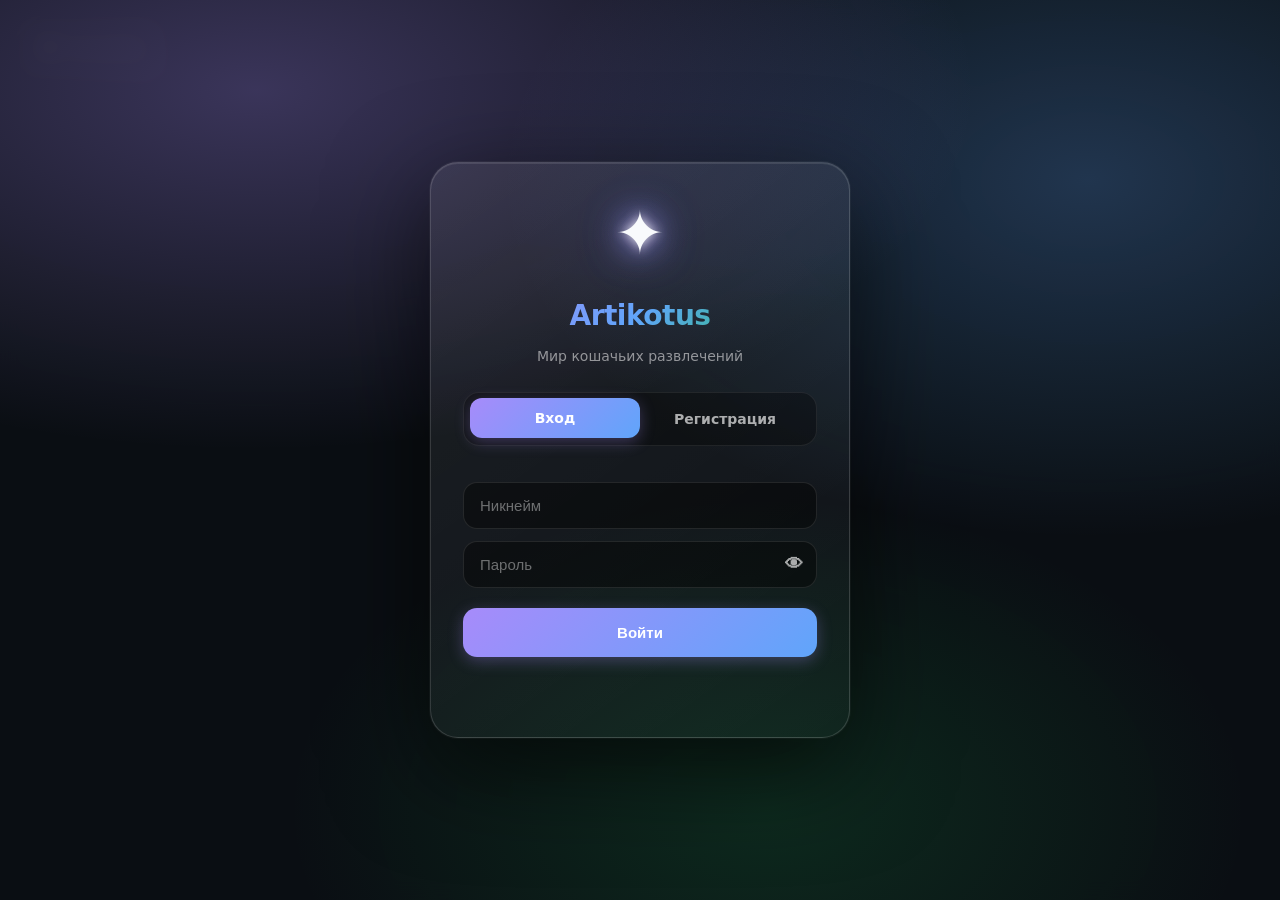
==== commit 3fb82b36: "update artikotus" ====
--- a/index.html
+++ b/index.html
@@ -1,4309 +1,6282 @@
 <!doctype html>
 <html lang="ru">
-  <head>
-    <meta charset="utf-8" />
-    <meta name="viewport" content="width=device-width, initial-scale=1" />
-    <meta name="theme-color" content="#0f0" />
-    <meta name="apple-mobile-web-app-capable" content="yes" />
-    <meta name="apple-mobile-web-app-status-bar-style" content="black-translucent" />
-    <link rel="manifest" href="manifest.json" />
-    <title>Казик с котейками</title>
-    <style>
-      :root {
-        color-scheme: dark;
-        --bg: #0b0f14;
-        --panel: rgba(255, 255, 255, 0.06);
-        --panel2: rgba(255, 255, 255, 0.09);
-        --stroke: rgba(255, 255, 255, 0.12);
-        --text: rgba(255, 255, 255, 0.92);
-        --muted: rgba(255, 255, 255, 0.66);
-        --good: #22c55e;
-        --bad: #ef4444;
-        --accent: #a78bfa;
-        --accent2: #60a5fa;
-        --shadow: rgba(0, 0, 0, 0.55);
-      }
-
-      * {
-        box-sizing: border-box;
-      }
-
-      html,
-      body {
-        height: 100%;
-      }
-
-      body {
-        margin: 0;
-        font-family: ui-sans-serif, system-ui, -apple-system, Segoe UI, Roboto, Arial, "Noto Sans", "Liberation Sans",
-          sans-serif;
-        background: radial-gradient(1200px 600px at 20% 10%, rgba(167, 139, 250, 0.22), transparent 60%),
-          radial-gradient(900px 550px at 85% 20%, rgba(96, 165, 250, 0.18), transparent 65%),
-          radial-gradient(800px 520px at 60% 90%, rgba(34, 197, 94, 0.1), transparent 60%), var(--bg);
-        color: var(--text);
-        display: grid;
-        place-items: center;
-        padding: 24px;
-      }
-
-      .app {
-        width: min(920px, 100%);
-        display: grid;
-        gap: 16px;
-      }
-
-      header {
-        display: flex;
-        align-items: center;
-        justify-content: space-between;
-        gap: 12px;
-        padding: 14px 16px;
-        border: 1px solid var(--stroke);
-        background: linear-gradient(180deg, var(--panel), rgba(255, 255, 255, 0.03));
-        border-radius: 16px;
-        box-shadow: 0 18px 60px var(--shadow);
-      }
-
-      .title {
-        display: grid;
-        gap: 2px;
-      }
-
-      .title h1 {
-        font-size: 18px;
-        margin: 0;
-        letter-spacing: 0.2px;
-      }
-
-      .title p {
-        margin: 0;
-        font-size: 13px;
-        color: var(--muted);
-      }
-
-      .stats {
-        display: flex;
-        gap: 10px;
-        flex-wrap: wrap;
-        justify-content: flex-end;
-      }
-
-      .pill {
-        display: inline-flex;
-        align-items: center;
-        gap: 8px;
-        padding: 8px 10px;
-        border: 1px solid var(--stroke);
-        background: rgba(255, 255, 255, 0.04);
-        border-radius: 999px;
-        font-size: 13px;
-      }
-
-      .pill strong {
-        font-weight: 700;
-        letter-spacing: 0.2px;
-      }
-
-      main {
-        display: block;
-        width: min(920px, 100%);
-      }
-
-      @media (max-width: 860px) {
-        /* main override removed */
-      }
-
-      .panel {
-        border: 1px solid var(--stroke);
-        background: linear-gradient(180deg, var(--panel), rgba(255, 255, 255, 0.03));
-        border-radius: 18px;
-        box-shadow: 0 18px 60px var(--shadow);
-        overflow: hidden;
-      }
-
-      .slot {
-        padding: 16px;
-        display: grid;
-        gap: 14px;
-      }
-
-      .reels {
-        display: grid;
-        grid-template-columns: repeat(3, 1fr);
-        gap: 10px;
-      }
-
-      .reel {
-        border: 1px solid var(--stroke);
-        background: linear-gradient(180deg, rgba(255, 255, 255, 0.08), rgba(255, 255, 255, 0.03));
-        border-radius: 16px;
-        height: 168px;
-        position: relative;
-        overflow: hidden;
-      }
-
-      .reel::before {
-        content: "";
-        position: absolute;
-        inset: 0;
-        background: radial-gradient(120px 80px at 50% 30%, rgba(255, 255, 255, 0.14), transparent 70%);
-        pointer-events: none;
-      }
-
-      .reel::after {
-        content: "";
-        position: absolute;
-        inset: 0;
-        background: linear-gradient(
-          to bottom,
-          rgba(11, 15, 20, 0.92),
-          rgba(11, 15, 20, 0) 26%,
-          rgba(11, 15, 20, 0) 74%,
-          rgba(11, 15, 20, 0.92)
-        );
-        pointer-events: none;
-      }
-
-      .reel-track {
-        position: absolute;
-        top: 0;
-        left: 0;
-        right: 0;
-        transform: translateY(0px);
-        will-change: transform;
-      }
-
-      .reel-item {
-        height: 56px;
-        display: grid;
-        place-items: center;
-      }
-
-      .symbol {
-        font-size: 54px;
-        line-height: 1;
-        transform: translateZ(0);
-        filter: drop-shadow(0 12px 22px rgba(0, 0, 0, 0.35));
-      }
-
-      .symbol.paw span {
-        filter: invert(1) brightness(2);
-      }
-
-      .win .reel {
-        border-color: rgba(34, 197, 94, 0.55);
-        box-shadow: inset 0 0 0 1px rgba(34, 197, 94, 0.35), 0 18px 60px rgba(34, 197, 94, 0.12);
-      }
-
-      .controls {
-        display: grid;
-        grid-template-columns: 1fr auto;
-        gap: 10px;
-        align-items: end;
-      }
-
-      .controls button {
-        height: 48px;
-        min-width: 120px;
-        align-self: flex-end;
-      }
-
-      @media (max-width: 540px) {
-        .controls {
-          grid-template-columns: 1fr;
-        }
-        .controls button {
-          width: 100%;
-        }
-      }
-
-      label {
-        display: grid;
-        gap: 6px;
-        font-size: 13px;
-        color: var(--muted);
-      }
-
-      input[type="range"] {
-        width: 100%;
-      }
-
-      input[type="number"] {
-        width: 100%;
-        appearance: textfield;
-        border: 1px solid var(--stroke);
-        background: rgba(0, 0, 0, 0.25);
-        color: var(--text);
-        padding: 10px 12px;
-        border-radius: 14px;
-        font-size: 14px;
-        outline: none;
-      }
-
-      input[type="number"]:focus {
-        border-color: rgba(167, 139, 250, 0.55);
-        box-shadow: 0 0 0 3px rgba(167, 139, 250, 0.12);
-      }
-
-      .btns {
-        display: grid;
-        grid-template-columns: 1fr 1fr;
-        gap: 10px;
-        align-items: end;
-      }
-
-      @media (max-width: 540px) {
-        .btns {
-          grid-template-columns: 1fr;
-        }
-      }
-
-      button {
-        appearance: none;
-        border: 1px solid var(--stroke);
-        background: rgba(255, 255, 255, 0.06);
-        color: var(--text);
-        padding: 12px 12px;
-        border-radius: 14px;
-        font-size: 14px;
-        font-weight: 700;
-        cursor: pointer;
-        transition: transform 0.08s ease, background 0.15s ease, border-color 0.15s ease;
-      }
-
-      button:disabled {
-        opacity: 0.45;
-        cursor: not-allowed;
-      }
-
-      button:active:not(:disabled) {
-        transform: translateY(1px);
-      }
-
-      .primary {
-        background: linear-gradient(180deg, rgba(167, 139, 250, 0.26), rgba(96, 165, 250, 0.18));
-        border-color: rgba(167, 139, 250, 0.55);
-      }
-
-      .danger {
-        background: linear-gradient(180deg, rgba(239, 68, 68, 0.22), rgba(255, 255, 255, 0.06));
-        border-color: rgba(239, 68, 68, 0.55);
-      }
-
-
-      .secondary {
-        background: linear-gradient(180deg, rgba(34, 197, 94, 0.26), rgba(34, 197, 94, 0.18));
-        border-color: rgba(34, 197, 94, 0.55);
-      }
-
-      .pulse {
-        animation: pulse 1.5s infinite;
-      }
-
-      @keyframes pulse {
-        0% { transform: scale(1); box-shadow: 0 0 0 0 rgba(167, 139, 250, 0.7); }
-        70% { transform: scale(1.05); box-shadow: 0 0 0 10px rgba(167, 139, 250, 0); }
-        100% { transform: scale(1); box-shadow: 0 0 0 0 rgba(167, 139, 250, 0); }
-      }
-
-      .status {
-        border-top: 1px solid var(--stroke);
-        padding: 12px 16px;
-        display: flex;
-        align-items: center;
-        justify-content: space-between;
-        gap: 10px;
-        background: rgba(255, 255, 255, 0.03);
-      }
-
-      .msg {
-        font-size: 14px;
-        color: var(--muted);
-      }
-
-      .msg strong {
-        color: var(--text);
-      }
-
-      .badge {
-        font-size: 12px;
-        padding: 6px 10px;
-        border-radius: 999px;
-        border: 1px solid var(--stroke);
-        background: rgba(255, 255, 255, 0.04);
-        white-space: nowrap;
-      }
-
-      .badge.good {
-        border-color: rgba(34, 197, 94, 0.55);
-        color: rgba(34, 197, 94, 0.95);
-      }
-
-      .badge.bad {
-        border-color: rgba(239, 68, 68, 0.55);
-        color: rgba(239, 68, 68, 0.95);
-      }
-
-      .side {
-        padding: 16px;
-        display: grid;
-        gap: 14px;
-      }
-
-      .side h2 {
-        font-size: 14px;
-        margin: 0;
-        letter-spacing: 0.2px;
-      }
-
-      .table {
-        display: grid;
-        gap: 8px;
-      }
-
-      .row {
-        display: flex;
-        align-items: center;
-        justify-content: space-between;
-        gap: 10px;
-        border: 1px solid var(--accent);
-        background: rgba(167, 139, 250, 0.08);
-        border-radius: 14px;
-        padding: 10px 12px;
-        font-size: 13px;
-        color: var(--muted);
-      }
-
-      .row strong {
-        color: var(--text);
-      }
-
-      .history {
-        display: grid;
-        gap: 8px;
-        max-height: 240px;
-        overflow: auto;
-        padding-right: 2px;
-      }
-
-      .entry {
-        border: 1px solid var(--stroke);
-        background: rgba(255, 255, 255, 0.03);
-        border-radius: 14px;
-        padding: 10px 12px;
-        display: grid;
-        gap: 2px;
-        font-size: 13px;
-      }
-
-      .entry .top {
-        display: flex;
-        align-items: baseline;
-        justify-content: space-between;
-        gap: 10px;
-      }
-
-      .entry .top strong {
-        letter-spacing: 0.2px;
-      }
-
-      .entry .meta {
-        color: var(--muted);
-        font-size: 12px;
-      }
-
-      .fine {
-        font-size: 12px;
-        color: rgba(255, 255, 255, 0.5);
-      }
-
-      .kbd {
-        font-family: ui-monospace, SFMono-Regular, Menlo, Monaco, Consolas, "Liberation Mono", "Courier New", monospace;
-        padding: 2px 6px;
-        border-radius: 8px;
-        border: 1px solid var(--stroke);
-        background: rgba(0, 0, 0, 0.25);
-        color: rgba(255, 255, 255, 0.8);
-        font-size: 12px;
-      }
-
-      .achievement {
-        position: absolute;
-        bottom: 80px;
-        left: 50%;
-        transform: translateX(-50%);
-        z-index: 1000;
-        animation: slideUp 0.5s ease-out forwards;
-      }
-
-      .achievement-content {
-        background: #111;
-        border: 2px solid #0f0;
-        border-radius: 16px;
-        padding: 14px 24px;
-        box-shadow: 0 0 24px rgba(0, 255, 0, 0.3);
-        text-align: center;
-        color: #0f0;
-        font-size: 18px;
-        font-weight: bold;
-      }
-
-      .achievement-icon {
-        font-size: 48px;
-        margin-bottom: 8px;
-        filter: hue-rotate(-120deg) saturate(1.5);
-      }
-
-      .achievement-title {
-        margin-bottom: 12px;
-      }
-
-      .achievement-ok {
-        background: #0f0;
-        color: #111;
-        border: none;
-        border-radius: 8px;
-        padding: 6px 20px;
-        font-size: 14px;
-        font-weight: bold;
-        cursor: pointer;
-        transition: background 0.2s;
-      }
-
-      .achievement-ok:hover {
-        background: #0c0;
-      }
-
-      .share-button {
-        background: var(--accent2);
-        color: white;
-        border: none;
-        border-radius: 8px;
-        padding: 10px 16px;
-        font-size: 14px;
-        font-weight: bold;
-        cursor: pointer;
-        transition: background 0.2s;
-      }
-
-      .share-button:hover {
-        opacity: 0.9;
-      }
-
-      .share-button:disabled {
-        background: var(--muted);
-        cursor: not-allowed;
-      }
-      .shop-status {
-        text-align: center;
-        margin-bottom: 20px;
-      }
-      .shop-timer {
-        color: var(--muted);
-        font-size: 0.9em;
-        margin-bottom: 12px;
-      }
-      .shop-items {
-        display: grid;
-        grid-template-columns: repeat(auto-fit, minmax(200px, 1fr));
-        gap: 16px;
-        margin-bottom: 24px;
-      }
-      .shop-item {
-        background: var(--panel2);
-        border: 1px solid var(--stroke);
-        border-radius: 12px;
-        padding: 20px;
-        text-align: center;
-        transition: transform 0.2s, box-shadow 0.2s;
-      }
-      .shop-item:hover:not(.disabled) {
-        transform: translateY(-2px);
-        box-shadow: 0 8px 20px rgba(0, 0, 0, 0.15);
-      }
-      .shop-item.free {
-        border-color: var(--good);
-        box-shadow: 0 0 15px rgba(34, 197, 94, 0.15);
-      }
-      .shop-item.free .shop-buy {
-        background: var(--good);
-        color: #000;
-      }
-      .shop-item.disabled {
-        opacity: 0.6;
-        cursor: not-allowed;
-      }
-      .shop-icon {
-        font-size: 48px;
-        margin-bottom: 12px;
-      }
-      .shop-name {
-        font-weight: 600;
-        margin-bottom: 8px;
-        color: var(--text);
-      }
-      .shop-price {
-        font-size: 1.1em;
-        font-weight: 700;
-        color: var(--accent);
-        margin-bottom: 16px;
-      }
-      .shop-buy {
-        background: var(--accent);
-        color: white;
-        border: none;
-        padding: 8px 16px;
-        border-radius: 6px;
-        font-weight: 600;
-        cursor: pointer;
-        transition: opacity 0.2s;
-      }
-      .shop-buy:hover:not(:disabled) {
-        opacity: 0.9;
-      }
-      .shop-buy:disabled {
-        opacity: 0.5;
-        cursor: not-allowed;
-      }
-      .shop-items.future {
-        opacity: 0.7;
-      }
-      .shop-items.future .shop-item {
-        border-style: dashed;
-      }
-
-      .tabs {
-        display: flex;
-        gap: 10px;
-        margin: 12px 0 18px;
-        flex-wrap: wrap;
-        width: min(920px, 100%);
-      }
-
-      .tab {
-        background: var(--panel2);
-        border: 1px solid var(--stroke);
-        color: #fff;
-        padding: 8px 14px;
-        border-radius: 999px;
-        cursor: pointer;
-        font-weight: 600;
-        transition: transform 0.15s, background 0.2s;
-      }
-
-      .tab:hover {
-        transform: translateY(-1px);
-        background: rgba(255, 255, 255, 0.12);
-      }
-
-      .tab.active {
-        background: linear-gradient(135deg, #57ff77, #11d964);
-        color: #00190a;
-        border-color: transparent;
-      }
-
-      .page {
-        display: none;
-      }
-
-      .page.active {
-        display: grid;
-        grid-template-columns: 1.1fr 0.9fr;
-        gap: 20px;
-      }
-
-      .page[data-page="shop"],
-      .page[data-page="achievements"],
-      .page[data-page="codes"] {
-        display: none;
-      }
-
-      .page[data-page="shop"].active,
-      .page[data-page="achievements"].active,
-      .page[data-page="codes"].active {
-        display: block;
-      }
-
-      .shop-grid {
-        display: grid;
-        grid-template-columns: repeat(auto-fit, minmax(220px, 1fr));
-        gap: 14px;
-      }
-
-      .shop-card {
-        background: var(--panel2);
-        border: 1px solid var(--stroke);
-        border-radius: 16px;
-        padding: 16px;
-        display: grid;
-        gap: 8px;
-      }
-
-      .shop-icon {
-        font-size: 24px;
-      }
-
-      .shop-title {
-        font-weight: 700;
-      }
-
-      .shop-desc {
-        color: var(--muted);
-        font-size: 14px;
-      }
-
-      .shop-price {
-        font-weight: 700;
-      }
-
-      .shop-buy {
-        background: var(--muted);
-        color: #000;
-        border: none;
-        border-radius: 8px;
-        padding: 8px 12px;
-        font-weight: 700;
-        cursor: not-allowed;
-      }
-
-      .achievements-list {
-        display: grid;
-        gap: 12px;
-      }
-
-      .ach-item {
-        display: grid;
-        grid-template-columns: 44px 1fr auto;
-        gap: 12px;
-        align-items: center;
-        background: var(--panel2);
-        border: 1px solid var(--stroke);
-        border-radius: 14px;
-        padding: 12px 14px;
-      }
-
-      .ach-item.unlocked {
-        border-color: rgba(87, 255, 119, 0.6);
-        box-shadow: 0 0 0 1px rgba(87, 255, 119, 0.3);
-      }
-
-      .ach-icon {
-        font-size: 24px;
-      }
-
-      .ach-title {
-        font-weight: 700;
-      }
-
-      .ach-desc {
-        color: var(--muted);
-        font-size: 14px;
-      }
-
-      .ach-status {
-        font-weight: 700;
-      }
-
-      .code-section {
-        margin-top: 16px;
-        text-align: center;
-      }
-
-      .code-section label {
-        display: flex;
-        flex-direction: column;
-        gap: 8px;
-        font-size: 14px;
-        color: var(--muted);
-      }
-
-      #codeInput {
-        padding: 8px 12px;
-        border: 1px solid var(--stroke);
-        border-radius: 8px;
-        background: rgba(255, 255, 255, 0.05);
-        color: #fff;
-        font-size: 14px;
-        text-align: center;
-      }
-
-      .code-button {
-        background: linear-gradient(135deg, #4CAF50, #45a049);
-        color: white;
-        border: none;
-        border-radius: 8px;
-        padding: 8px 16px;
-        font-size: 14px;
-        font-weight: bold;
-        cursor: pointer;
-        transition: background 0.2s;
-      }
-
-      .code-button:hover {
-        background: linear-gradient(135deg, #45a049, #3d8b40);
-      }
-
-      .code-button:disabled {
-        background: var(--muted);
-        cursor: not-allowed;
-      }
-
-      @keyframes slideUp {
-        to {
-          bottom: 120px;
-        }
-      }
-
-      @media (max-width: 480px) {
-        body {
-          font-size: 14px;
-        }
-        .panel {
-          padding: 16px;
-          border-radius: 16px;
-        }
-        .tabs {
-          justify-content: center;
-        }
-        .page.active {
-          grid-template-columns: 1fr;
-        }
-        .controls {
-          flex-direction: column;
-          gap: 12px;
-        }
-        .btns {
-          flex-direction: column;
-          gap: 8px;
-        }
-        .kbd {
-          font-size: 12px;
-          padding: 4px 8px;
-        }
-        .code-section {
-          margin-top: 12px;
-        }
-        .code-button {
-          font-size: 12px;
-          padding: 6px 12px;
-        }
-        .share-button {
-          font-size: 12px;
-          padding: 8px 12px;
-        }
-        .shop-grid {
-          grid-template-columns: 1fr;
-        }
-        .ach-item {
-          grid-template-columns: 32px 1fr;
-        }
-        .achievement-content {
-        padding: 12px 16px;
-        font-size: 16px;
-      }
-      .achievement-icon {
-        font-size: 36px;
-      }
-    }
-
-    @media (min-width: 1024px) {
-      .app {
-        max-width: 100%;
-        padding: 20px;
-        margin: 0;
-        transform: none;
-        height: 100vh;
-        display: flex;
-        flex-direction: column;
-      }
-
-      .tabs,
-      main {
-        width: 100%;
-      }
-
-      .page.active {
-        display: flex;
-        width: 100%;
-        height: 100%;
-        gap: 20px;
-      }
-
-      /* Слот занимает всю доступную ширину */
-      .page.active > .panel:first-child {
-        flex: 1;
-        min-width: 0; /* Для корректной работы flex */
-      }
-
-      /* Боковая панель: растягиваемая, макс 25% */
-      .page.active > .panel:last-child {
-        flex: 0 0 25%;
-        max-width: 25%;
-        min-width: 250px;
-        resize: horizontal;
-        overflow: auto;
-      }
-
-      .balance-card {
-        padding: 32px;
-        border-radius: 28px;
-      }
-
-      .balance-amount {
-        font-size: 48px;
-      }
-
-      .slot-machine {
-        height: 220px;
-        border-radius: 24px;
-      }
-
-      .symbol {
-        font-size: 72px;
-      }
-
-      .reel-item {
-        height: 72px;
-      }
-
-      button {
-        padding: 16px 24px;
-        font-size: 16px;
-      }
-
-      .side {
-        padding: 24px;
-        gap: 20px;
-      }
-
-      .row {
-        padding: 16px 20px;
-        font-size: 15px;
-      }
-
-      .nav {
-        padding: 16px 32px;
-        height: 80px;
-        gap: 40px;
-      }
-
-      .nav-item {
-        font-size: 14px;
-      }
-
-      .nav-icon {
-        font-size: 28px;
-        margin-bottom: 6px;
-      }
-
-      .shop-item {
-        padding: 24px;
-      }
-
-      .shop-icon {
-        font-size: 64px;
-      }
-
-      .shop-price {
-        font-size: 1.3em;
-      }
-
-      .excavation-grid {
-        max-width: 480px;
-        gap: 6px;
-      }
-
-      .excavation-cell {
-        font-size: 28px;
-        border-radius: 6px;
-      }
-    }
-
-    /* Scratcher Minigame Styles */
-    .scratcher-container {
-      display: flex;
-      flex-direction: column-reverse; /* Bottom to top */
-      gap: 12px;
-      width: 100%;
-      max-width: 400px;
-      margin: 0 auto;
-      height: 400px;
-      overflow-y: auto;
-      padding: 10px;
-      background: rgba(0,0,0,0.2);
-      border-radius: 12px;
-      position: relative;
-    }
-    
-    .scratcher-level {
-      display: grid;
-      grid-template-columns: 1fr 1fr 1fr;
-      gap: 8px;
-      padding: 8px;
-      background: rgba(255,255,255,0.05);
-      border-radius: 8px;
-      transition: all 0.3s;
-    }
-    
-    .scratcher-level.active {
-      background: rgba(255, 255, 255, 0.15);
-      border: 1px solid var(--accent);
-    }
-    
-    .scratcher-level.passed {
-      opacity: 0.5;
-    }
-    
-    .scratcher-platform {
-      background: var(--panel2);
-      border: 1px solid var(--stroke);
-      border-radius: 4px;
-      height: 50px;
-      display: flex;
-      align-items: center;
-      justify-content: center;
-      cursor: pointer;
-      position: relative;
-      font-size: 24px;
-      transition: all 0.2s;
-    }
-    
-    .scratcher-level.active .scratcher-platform:hover {
-      background: rgba(255,255,255,0.1);
-      transform: translateY(-2px);
-    }
-    
-    .scratcher-platform.broken {
-      background: rgba(239, 68, 68, 0.2);
-      border-color: var(--danger);
-    }
-    
-    .scratcher-platform.safe {
-      background: rgba(34, 197, 94, 0.2);
-      border-color: var(--good);
-    }
-    
-    .scratcher-cat {
-      position: absolute;
-      font-size: 28px;
-      z-index: 10;
-      transition: all 0.5s ease;
-      pointer-events: none;
-    }
-
-    /* Auth Styles */
-    .auth-container {
-      position: fixed;
-      inset: 0;
-      background: rgba(0,0,0,0.8);
-      z-index: 2000;
-      display: flex;
-      align-items: center;
-      justify-content: center;
-      padding: 20px;
-      transition: opacity 0.3s, visibility 0.3s;
-    }
-    
-    .app.blurred {
-      filter: blur(8px);
-      pointer-events: none;
-      user-select: none;
-    }
-    
-    .auth-container.hidden {
-      opacity: 0;
-      visibility: hidden;
-      pointer-events: none;
-    }
-
-    /* Excavation Minigame Styles */
-    .excavation-grid {
-      display: grid;
-      grid-template-columns: repeat(6, 1fr);
-      grid-template-rows: repeat(6, 1fr);
-      gap: 4px;
-      width: 100%;
-      max-width: 360px;
-      margin: 0 auto;
-      aspect-ratio: 1;
-    }
-
-    .excavation-cell {
-      background: rgba(30, 64, 175, 0.3);
-      border: 1px solid #3b82f6;
-      border-radius: 4px;
-      cursor: pointer;
-      position: relative;
-      overflow: hidden;
-      display: flex;
-      align-items: center;
-      justify-content: center;
-      font-size: 20px;
-      line-height: 1;
-      transition: all 0.2s;
-    }
-
-    .excavation-cell:hover:not(.dug) {
-      background: rgba(59, 130, 246, 0.5);
-      box-shadow: 0 0 8px #3b82f6;
-    }
-
-    .excavation-cell.dug {
-      background: rgba(15, 23, 42, 0.6);
-      border-color: #1e40af;
-      cursor: default;
-    }
-
-    .excavation-cell.dug.found {
-      background: rgba(15, 23, 42, 0.6);
-      border-color: #1e40af;
-    }
-    
-    .excavation-cell.dug.found-full {
-      background: rgba(15, 23, 42, 0.6);
-      border-color: #1e40af;
-    }
-
-    .bomb-anim {
-      position: absolute;
-      inset: 0;
-      pointer-events: none;
-      z-index: 10;
-      display: flex;
-      align-items: center;
-      justify-content: center;
-      font-size: 24px;
-      animation: bombDrop 0.5s ease-in forwards;
-    }
-
-    .explosion-anim {
-      position: absolute;
-      inset: -10px;
-      pointer-events: none;
-      z-index: 11;
-      background: radial-gradient(circle, rgba(255,100,0,0.8) 0%, rgba(255,0,0,0) 70%);
-      animation: explosion 0.4s ease-out forwards;
-      border-radius: 50%;
-    }
-
-    @keyframes bombDrop {
-      0% { transform: translateY(-50px) scale(0.5); opacity: 0; }
-      60% { transform: translateY(0) scale(1); opacity: 1; }
-      100% { transform: scale(0); opacity: 0; } 
-    }
-
-    @keyframes explosion {
-      0% { transform: scale(0.5); opacity: 1; }
-      100% { transform: scale(2); opacity: 0; }
-    }
-
-    .auth-card {
-      background: linear-gradient(180deg, var(--panel), rgba(255, 255, 255, 0.03));
-      border: 1px solid var(--stroke);
-      border-radius: 24px;
-      padding: 32px;
-      width: min(400px, 100%);
-      box-shadow: 0 20px 80px rgba(0,0,0,0.5);
-      display: flex;
-      flex-direction: column;
-      gap: 20px;
-    }
-
-    .auth-title {
-      font-size: 24px;
-      font-weight: bold;
-      text-align: center;
-      margin-bottom: 4px;
-    }
-    
-    .auth-desc {
-      color: var(--muted);
-      text-align: center;
-      font-size: 14px;
-      margin-top: -16px;
-      margin-bottom: 8px;
-    }
-
-    .auth-form {
-      display: flex;
-      flex-direction: column;
-      gap: 16px;
-    }
-
-    .auth-input-group {
-      display: flex;
-      flex-direction: column;
-      gap: 8px;
-    }
-
-    .auth-label {
-      font-size: 13px;
-      color: var(--muted);
-    }
-
-    .auth-input {
-      background: rgba(0,0,0,0.3);
-      border: 1px solid var(--stroke);
-      border-radius: 12px;
-      padding: 12px;
-      color: var(--text);
-      font-size: 16px;
-      outline: none;
-      width: 100%;
-    }
-    
-    .auth-input:focus {
-      border-color: var(--accent);
-    }
-
-    .password-toggle {
-      position: absolute;
-      right: 8px;
-      top: 50%;
-      transform: translateY(-50%);
-      background: none;
-      border: none;
-      color: var(--muted);
-      cursor: pointer;
-      font-size: 16px;
-      padding: 4px;
-      border-radius: 4px;
-      transition: all 0.2s;
-    }
-
-    .password-toggle:hover {
-      color: var(--text);
-      background: rgba(255,255,255,0.1);
-    }
-
-    .auth-btn {
-      background: var(--accent);
-      color: white;
-      border: none;
-      border-radius: 12px;
-      padding: 14px;
-      font-weight: bold;
-      cursor: pointer;
-      margin-top: 8px;
-      transition: opacity 0.2s;
-      width: 100%;
-    }
-    
-    .auth-btn:hover {
-      opacity: 0.9;
-    }
-    
-    .auth-btn:disabled {
-      opacity: 0.5;
-      cursor: not-allowed;
-    }
-    
-    .auth-btn.secondary {
-      background: transparent;
-      border: 1px solid var(--stroke);
-      margin-top: 0;
-    }
-
-    .auth-links {
-      display: flex;
-      justify-content: center;
-      gap: 16px;
-      margin-top: 8px;
-      font-size: 14px;
-    }
-    
-    .auth-link {
-      color: var(--accent2);
-      cursor: pointer;
-      text-decoration: none;
-    }
-    
-    .auth-link:hover {
-      text-decoration: underline;
-    }
-
-    /* Welcome Message Styles */
-    .welcome-overlay {
-      position: fixed;
-      inset: 0;
-      background: rgba(0, 0, 0, 0.85);
-      z-index: 2500;
-      display: flex;
-      align-items: center;
-      justify-content: center;
-      backdrop-filter: blur(5px);
-    }
-    .welcome-card {
-      background: linear-gradient(135deg, #1e1e2f, #2a2a40);
-      border: 1px solid var(--accent);
-      padding: 30px;
-      border-radius: 20px;
-      text-align: center;
-      max-width: 400px;
-      width: 90%;
-      box-shadow: 0 0 30px rgba(167, 139, 250, 0.3);
-      animation: popIn 0.4s cubic-bezier(0.175, 0.885, 0.32, 1.275);
-    }
-    .welcome-btn {
-      margin-top: 20px;
-      padding: 12px 24px;
-      background: var(--accent);
-      color: white;
-      border: none;
-      border-radius: 10px;
-      font-size: 16px;
-      cursor: pointer;
-      font-weight: bold;
-      transition: transform 0.1s;
-    }
-    .welcome-btn:active {
-      transform: scale(0.95);
-    }
-    @keyframes popIn {
-      from { transform: scale(0.8); opacity: 0; }
-      to { transform: scale(1); opacity: 1; }
-    }
-
-    /* Demo Email Modal */
-    .demo-email-overlay {
-      position: fixed;
-      top: 20px;
-      right: 20px;
-      z-index: 3000;
-      background: #fff;
-      color: #000;
-      padding: 16px;
-      border-radius: 12px;
-      box-shadow: 0 10px 40px rgba(0,0,0,0.5);
-      max-width: 320px;
-      animation: slideInRight 0.4s ease;
-      font-family: sans-serif;
-      border-left: 4px solid var(--accent);
-    }
-    @keyframes slideInRight {
-      from { transform: translateX(100%); opacity: 0; }
-      to { transform: translateX(0); opacity: 1; }
-    }
-    .demo-email-title {
-      font-weight: bold;
-      margin-bottom: 4px;
-      display: flex;
-      justify-content: space-between;
-      align-items: center;
-    }
-    .demo-email-close {
-      cursor: pointer;
-      opacity: 0.5;
-      font-size: 18px;
-    }
-    .demo-email-code {
-      background: #eee;
-      padding: 8px;
-      border-radius: 6px;
-      margin: 8px 0;
-      font-family: monospace;
-      font-size: 18px;
-      text-align: center;
-      letter-spacing: 2px;
-      font-weight: bold;
-    }
-    .demo-email-desc {
-      font-size: 12px;
-      color: #666;
-      line-height: 1.4;
-    }
-
-    .auth-tabs {
-      display: flex;
-      background: rgba(0,0,0,0.3);
-      border-radius: 12px;
-      padding: 4px;
-      margin-bottom: 8px;
-    }
-    
-    .auth-tab {
-      flex: 1;
-      text-align: center;
-      padding: 8px;
-      border-radius: 8px;
-      font-size: 14px;
-      cursor: pointer;
-      color: var(--muted);
-      transition: all 0.2s;
-    }
-    
-    .auth-tab.active {
-      background: var(--panel2);
-      color: var(--text);
-      font-weight: bold;
-      box-shadow: 0 2px 8px rgba(0,0,0,0.2);
-    }
-    
-    .auth-msg {
-      font-size: 13px;
-      text-align: center;
-      min-height: 20px;
-    }
-    
-    .auth-msg.error { color: var(--bad); }
-    .auth-msg.success { color: var(--good); }
-
-    .app {
-      transition: filter 0.3s;
-    }
-    
-    .app.blurred {
-      filter: blur(8px);
-      pointer-events: none;
-    }
-
-    /* Minigame Modal */
-    .minigame-overlay {
-      position: fixed;
-      inset: 0;
-      background: rgba(0, 0, 0, 0.85);
-      z-index: 3000;
-      display: flex;
-      align-items: center;
-      justify-content: center;
-      backdrop-filter: blur(8px);
-    }
-    .minigame-card {
-      background: linear-gradient(135deg, #0f172a, #1e3a8a);
-      border: 1px solid #3b82f6;
-      padding: 24px;
-      border-radius: 24px;
-      width: min(500px, 95%);
-      max-height: 90vh;
-      overflow-y: auto;
-      box-shadow: 0 0 40px rgba(15, 23, 42, 0.8);
-      position: relative;
-      animation: popIn 0.3s ease-out;
-    }
-    .minigame-close {
-      position: absolute;
-      top: 16px;
-      right: 16px;
-      background: rgba(59, 130, 246, 0.2);
-      border: none;
-      color: #bfdbfe;
-      width: 32px;
-      height: 32px;
-      border-radius: 50%;
-      font-size: 20px;
-      display: flex;
-      align-items: center;
-      justify-content: center;
-      cursor: pointer;
-      transition: background 0.2s;
-    }
-    .minigame-close:hover {
-      background: rgba(59, 130, 246, 0.4);
-    }
-    
-    .minigame-card.scratcher-theme {
-      background: radial-gradient(circle at center, #3b2d20 0%, #1f1610 100%);
-      border: 2px solid #8b6e4e;
-    }
-
-    .scratcher-container {
-      display: flex;
-      flex-direction: column;
-      gap: 12px;
-      margin-top: 20px;
-      max-height: 60vh;
-      overflow-y: auto;
-      padding: 10px;
-      background: rgba(0,0,0,0.2);
-      border-radius: 12px;
-      position: relative;
-    }
-    
-    /* Vertical post background effect */
-    .scratcher-container::before {
-      content: '';
-      position: absolute;
-      top: 0;
-      bottom: 0;
-      left: 50%;
-      transform: translateX(-50%);
-      width: 120px;
-      background: repeating-linear-gradient(
-        45deg,
-        #a68b6c,
-        #a68b6c 10px,
-        #8b7355 10px,
-        #8b7355 20px
-      );
-      opacity: 0.3;
-      border-radius: 8px;
-      z-index: 0;
-      pointer-events: none;
-    }
-    
-    .scratcher-level {
-      display: flex;
-      justify-content: center;
-      gap: 20px;
-      padding: 10px;
-      background: rgba(255,255,255,0.02);
-      border-radius: 12px;
-      transition: all 0.3s;
-      border: 1px solid transparent;
-      position: relative;
-      z-index: 1;
-    }
-    
-    .scratcher-level.active {
-      background: rgba(167, 139, 250, 0.1);
-      border-color: #a78bfa;
-      box-shadow: 0 0 15px rgba(167, 139, 250, 0.15);
-      transform: scale(1.02);
-    }
-    
-    .scratcher-level.passed {
-      opacity: 0.5;
-      filter: grayscale(0.3);
-    }
-    
-    .scratcher-platform {
-      width: 100px;
-      height: 24px;
-      background: repeating-linear-gradient(
-        90deg,
-        #d2b48c,
-        #d2b48c 4px,
-        #c19a6b 4px,
-        #c19a6b 8px
-      );
-      border-radius: 4px;
-      display: flex;
-      align-items: center;
-      justify-content: center;
-      font-size: 32px;
-      border: 1px solid #8b6e4e;
-      box-shadow: 0 4px 6px rgba(0,0,0,0.3);
-      transition: transform 0.2s, filter 0.2s;
-      position: relative;
-      cursor: pointer;
-    }
-    
-    .scratcher-cat {
-      position: absolute;
-      width: 30px;
-      height: 30px;
-      bottom: 25px; /* On top of the platform */
-      left: 50%;
-      transform: translateX(-50%);
-      font-size: 24px;
-      pointer-events: none;
-      transition: all 0.3s ease;
-      z-index: 10;
-    }
-    
-    .scratcher-platform:hover {
-      transform: scale(1.05);
-      filter: brightness(1.1);
-    }
-    
-    .scratcher-platform.safe {
-      /* Strong/Safe platform look - maybe darker rope or reinforced */
-      border-color: #22c55e;
-      box-shadow: 0 0 10px rgba(34, 197, 94, 0.4);
-    }
-    
-    .scratcher-platform.broken {
-      border-color: #ef4444;
-      animation: breakAndFall 1s forwards;
-    }
-    
-    @keyframes breakAndFall {
-       0% { transform: rotate(0); }
-       20% { transform: rotate(15deg); }
-       40% { transform: rotate(-15deg); }
-       100% { transform: translateY(50px) rotate(45deg); opacity: 0; }
-    }
-    
-    .cat-falling {
-      animation: catFall 1s forwards;
-    }
-    
-    @keyframes catFall {
-      0% { transform: translateX(-50%) translateY(0) rotate(0deg); }
-      20% { transform: translateX(-60%) translateY(10px) rotate(-20deg); }
-      100% { transform: translateX(-20%) translateY(200px) rotate(180deg); opacity: 0; }
-    }
-
-    @keyframes shake {
-      0%, 100% { transform: translateX(0); }
-      25% { transform: translateX(-5px); }
-      75% { transform: translateX(5px); }
-    }
-
-    /* Speed Stripes Effect */
-    .speed-stripes {
-      position: relative;
-    }
-    .speed-stripes::before {
-      content: "";
-      position: absolute;
-      inset: -10px;
-      pointer-events: none;
-      z-index: 5;
-      border-radius: 24px;
-      box-shadow: 0 0 20px 5px rgba(255, 255, 255, 0.4);
-      animation: pulseStripes var(--effect-speed, 0.5s) infinite;
-    }
-    
-    @keyframes pulseStripes {
-      0% { opacity: 0.5; transform: scale(1); }
-      50% { opacity: 1; transform: scale(1.02); }
-      100% { opacity: 0.5; transform: scale(1); }
-    }
-
-    /* Fire Effect */
-    .fire-effect {
-      position: relative;
-    }
-    .fire-effect::before {
-      content: "";
-      position: absolute;
-      inset: -10px;
-      pointer-events: none;
-      z-index: 6;
-      border-radius: 24px;
-      box-shadow: 
-        0 0 20px 10px rgba(255, 100, 0, 0.6),
-        0 0 40px 20px rgba(255, 50, 0, 0.4),
-        inset 0 0 20px rgba(255, 200, 0, 0.3);
-      animation: firePulse var(--effect-speed, 0.2s) infinite alternate;
-    }
-
-    @keyframes firePulse {
-      0% { box-shadow: 0 0 20px 10px rgba(255, 100, 0, 0.6), 0 0 40px 20px rgba(255, 50, 0, 0.4); }
-      100% { box-shadow: 0 0 30px 15px rgba(255, 100, 0, 0.8), 0 0 50px 25px rgba(255, 50, 0, 0.6); }
-    }
-
-    .reels {
-      position: relative;
-    }
-
-    /* Wheel of Fortune */
-    .wheel-container {
-      position: relative;
-      width: 320px;
-      height: 320px;
-      margin: 20px auto;
-      padding: 10px;
-      background: rgba(0,0,0,0.2);
-      border-radius: 50%;
-      box-shadow: 0 0 30px rgba(167, 139, 250, 0.2);
-    }
-    .wheel {
-      width: 100%;
-      height: 100%;
-      border-radius: 50%;
-      position: relative;
-      overflow: hidden;
-      transition: transform 4s cubic-bezier(0.1, 0.8, 0.1, 1);
-      border: 8px solid #1e1b4b;
-      box-shadow: 
-        inset 0 0 20px rgba(0,0,0,0.8),
-        0 0 0 4px var(--accent);
-    }
-    .wheel::after {
-      content: '';
-      position: absolute;
-      inset: 0;
-      border-radius: 50%;
-      box-shadow: inset 0 0 40px rgba(0,0,0,0.5);
-      pointer-events: none;
-      z-index: 10;
-    }
-    .wheel-center {
-      position: absolute;
-      top: 50%;
-      left: 50%;
-      transform: translate(-50%, -50%);
-      width: 50px;
-      height: 50px;
-      background: radial-gradient(circle at 30% 30%, #fcd34d, #d97706);
-      border-radius: 50%;
-      border: 4px solid #fff;
-      box-shadow: 0 4px 10px rgba(0,0,0,0.5);
-      z-index: 20;
-      display: grid;
-      place-items: center;
-      font-size: 24px;
-    }
-    .wheel-text {
-        position: absolute;
-        left: 50%;
-        top: 50%;
-        transform-origin: center;
-        font-size: 14px;
-        font-weight: 800;
-        color: #fff;
-        text-shadow: 0 2px 4px rgba(0,0,0,0.9);
-        white-space: nowrap;
-        pointer-events: none;
-        z-index: 5;
-        font-family: 'Segoe UI', sans-serif;
-        letter-spacing: 0.5px;
-        text-align: center;
-      }
-    .wheel-pointer {
-      position: absolute;
-      top: -15px;
-      left: 50%;
-      transform: translateX(-50%);
-      width: 40px;
-      height: 50px;
-      z-index: 30;
-      filter: drop-shadow(0 4px 6px rgba(0,0,0,0.6));
-    }
-    .wheel-pointer::before {
-      content: '▼';
-      color: #ef4444;
-      font-size: 40px;
-      position: absolute;
-      top: 0;
-      left: 50%;
-      transform: translateX(-50%) scaleX(1.5);
-      text-shadow: 0 -2px 0 #7f1d1d;
-    }
-    .wheel-btn {
-      background: linear-gradient(45deg, #f59e0b, #d97706);
-      font-size: 20px;
-      padding: 15px 30px;
-      border: none;
-      border-radius: 99px;
-      color: white;
-      font-weight: bold;
-      cursor: pointer;
-      box-shadow: 0 4px 15px rgba(245, 158, 11, 0.4);
-      transition: transform 0.2s;
-    }
-    .wheel-btn:active {
-      transform: scale(0.95);
-    }
-    .wheel-btn:disabled {
-      filter: grayscale(1);
-      cursor: not-allowed;
-    }
-
-    /* Chest Animation & Overlay */
-    .chest-overlay {
-      position: fixed;
-      inset: 0;
-      background: rgba(0,0,0,0.85);
-      z-index: 9999;
-      display: none; /* Hidden by default */
-      flex-direction: column;
-      align-items: center;
-      justify-content: center;
-      backdrop-filter: blur(5px);
-      animation: fadeIn 0.3s;
-    }
-
-    .chest-content {
-      position: relative;
-      text-align: center;
-      width: 100%;
-      max-width: 500px;
-      height: 400px;
-      display: flex;
-      flex-direction: column;
-      align-items: center;
-      justify-content: center;
-    }
-
-    .chest-visual {
-      font-size: 120px;
-      cursor: pointer;
-      user-select: none;
-      transition: transform 0.2s;
-      filter: drop-shadow(0 0 30px rgba(255, 215, 0, 0.4));
-      margin-bottom: 20px;
-    }
-
-    .chest-visual.shaking {
-      animation: chestShake 0.5s infinite;
-    }
-
-    .chest-visual.open {
-      animation: chestPop 0.4s ease-out forwards;
-    }
-
-    .chest-drop {
-      font-size: 24px;
-      color: #fff;
-      margin-top: 20px;
-      background: rgba(255,255,255,0.1);
-      padding: 15px 25px;
-      border-radius: 12px;
-      border: 1px solid rgba(255,255,255,0.2);
-      animation: itemFloat 0.5s ease-out forwards;
-      opacity: 0;
-      transform: translateY(20px);
-      max-width: 80%;
-      box-shadow: 0 4px 15px rgba(0,0,0,0.3);
-    }
-
-    .chest-counter {
-      position: absolute;
-      bottom: 30px;
-      right: 30px;
-      background: rgba(0, 0, 0, 0.6);
-      padding: 10px 20px;
-      border-radius: 20px;
-      color: #fbbf24;
-      font-weight: bold;
-      font-size: 18px;
-      border: 1px solid rgba(251, 191, 36, 0.3);
-      display: flex;
-      align-items: center;
-      gap: 8px;
-      pointer-events: none;
-    }
-
-    .chest-instruction {
-        color: rgba(255,255,255,0.6);
-        margin-top: 10px;
-        font-size: 14px;
-        animation: pulse 2s infinite;
-    }
-
-    @keyframes chestShake {
-      0%, 100% { transform: rotate(0deg); }
-      25% { transform: rotate(-5deg); }
-      75% { transform: rotate(5deg); }
-    }
-
-    @keyframes chestPop {
-      0% { transform: scale(1); }
-      50% { transform: scale(1.2); }
-      100% { transform: scale(1); }
-    }
-
-    @keyframes itemFloat {
-      to { opacity: 1; transform: translateY(0); }
-    }
-    
-    @keyframes pulse {
-        0%, 100% { opacity: 0.6; }
-        50% { opacity: 1; }
-    }
-    /* Legendary Chests */
-    .legendary-chest-container {
-      display: flex;
-      justify-content: center;
-      gap: 20px;
-      margin-top: 20px;
-    }
-    .legendary-chest {
-      width: 80px;
-      height: 80px;
-      background: linear-gradient(135deg, #fbbf24, #b45309);
-      border: 2px solid #fcd34d;
-      border-radius: 12px;
-      display: flex;
-      align-items: center;
-      justify-content: center;
-      font-size: 40px;
-      cursor: pointer;
-      transition: transform 0.2s;
-      box-shadow: 0 0 15px rgba(251, 191, 36, 0.4);
-      position: relative;
-      overflow: hidden;
-    }
-    .legendary-chest::after {
-      content: '';
-      position: absolute;
-      top: -50%;
-      left: -50%;
-      width: 200%;
-      height: 200%;
-      background: linear-gradient(45deg, transparent, rgba(255,255,255,0.4), transparent);
-      transform: rotate(45deg);
-      animation: shine 3s infinite;
-    }
-    @keyframes shine {
-      0% { transform: translateX(-100%) rotate(45deg); }
-      100% { transform: translateX(100%) rotate(45deg); }
-    }
-    .legendary-chest:hover {
-      transform: scale(1.1);
-    }
-    .legendary-chest.opened {
-      background: #4b5563;
-      border-color: #6b7280;
-      cursor: default;
-      transform: none;
-      box-shadow: none;
-    }
-    .legendary-chest.opened::after {
-      display: none;
-    }
-  </style>
-  </head>
-  <body>
-    <div id="authScreen" class="auth-container">
-      <div class="auth-card">
-        <h2 class="auth-title">КотоКазино</h2>
-        <p class="auth-desc">Войдите, чтобы играть</p>
-        
-        <div class="auth-tabs" id="mainTabs">
-          <div class="auth-tab active" onclick="switchAuthTab('login')">Вход</div>
-          <div class="auth-tab" onclick="switchAuthTab('register')">Регистрация</div>
-        </div>
-
-        <!-- Login Section -->
-        <div id="loginSection" class="auth-form">
-           <div class="auth-form" style="gap:12px; margin-top:8px;">
-             <input type="text" id="loginNick" class="auth-input" placeholder="Никнейм">
-             <div style="position: relative;">
-               <input type="password" id="loginPass" class="auth-input" placeholder="Пароль" style="padding-right: 40px;">
-               <button id="loginPassToggle" class="password-toggle" onclick="togglePassword('loginPass', 'loginPassToggle')">👁</button>
-             </div>
-             <button class="auth-btn" onclick="loginWithPassword()">Войти</button>
-           </div>
-        </div>
-
-        <!-- Register Section -->
-        <div id="registerSection" class="auth-form" style="display: none;">
-          <div class="auth-form" style="gap:12px;">
-            <input type="text" id="regNick" class="auth-input" placeholder="Никнейм">
-            <div style="position: relative;">
-              <input type="password" id="regPass" class="auth-input" placeholder="Пароль (мин. 8 символов)" style="padding-right: 40px;">
-              <button id="regPassToggle" class="password-toggle" onclick="togglePassword('regPass', 'regPassToggle')">👁</button>
-            </div>
-            <button class="auth-btn" onclick="registerUser()">Создать аккаунт</button>
-          </div>
-        </div>
-
-        <div id="authMsg" class="auth-msg"></div>
-      </div>
-    </div>
-
-    <!-- Welcome/Promo Overlay -->
-    <div id="welcomeMessage" class="welcome-overlay" style="display: none;">
-      <div class="welcome-card">
-        <h2 style="margin: 0 0 16px; font-size: 24px;">Подарок новичкам!</h2>
-        <p style="font-size: 16px; line-height: 1.5; color: var(--muted);">
-          Зайди во вкладку <strong>Коды</strong> и введи промокод:
-          <br>
-          <code style="display: inline-block; background: rgba(255,255,255,0.1); padding: 4px 8px; border-radius: 6px; margin-top: 8px; color: var(--accent); font-size: 1.2em;">start</code>
-        </p>
-        <button class="welcome-btn" onclick="closeWelcomeMessage()">Понял, спасибо!</button>
-      </div>
-    </div>
-
-    <div id="demoEmail" class="demo-email-overlay" style="display: none;">
-      <div class="demo-email-title">
-        Входящее письмо
-        <span class="demo-email-close" onclick="closeDemoEmail()">×</span>
-      </div>
-      <div class="demo-email-desc">От: КотоКазино</div>
-      <div class="demo-email-code" id="demoEmailCode">000000</div>
-      <div class="demo-email-desc">
-        <i>Это симуляция отправки письма, так как сайт работает без сервера. Введите этот код для продолжения.</i>
-      </div>
-    </div>
-
-    <div class="app">
-      <header>
-        <div class="title">
-          <h1>Казик с котейками</h1>
-          <p>Котослоты на виртуальные кредиты</p>
-        </div>
-        <div class="stats">
-          <div class="pill">Котейки: <strong id="balance">0</strong></div>
-          <div class="pill">Глюки: <strong id="glitchBalance">0</strong></div>
-          <div class="pill">Билетики: <strong id="ticketBalance">0</strong></div>
-          <div class="pill">Эпические: <strong id="epicTicketBalance" style="color: #a78bfa;">0</strong></div>
-          <div class="pill">Легендарные: <strong id="legendaryTicketBalance" style="color: #fcd34d;">0</strong></div>
-          <div class="pill">Ставка: <strong id="betView">0</strong></div>
-          <div class="pill">Серия: <strong id="streak">0</strong></div>
-          <button class="pill" onclick="logout()" style="background: rgba(239, 68, 68, 0.2); border-color: rgba(239, 68, 68, 0.4); cursor: pointer;">Выход</button>
-        </div>
-      </header>
-
-      <nav class="tabs" aria-label="Навигация">
-        <button class="tab active" data-tab="slots">Слоты</button>
-        <button class="tab" data-tab="shop">Магазин</button>
-        <button class="tab" data-tab="achievements">Достижения</button>
-        <button class="tab" data-tab="codes">Коды</button>
-        <button class="tab" data-tab="minigames">Мини-Игры</button>
-      </nav>
-
-      <main>
-        <div class="page active" data-page="slots">
-          <section class="panel" aria-label="Слоты">
-            <div class="slot">
-              <div id="reels" class="reels" aria-live="polite">
-                <div class="reel"><div class="reel-track" id="t0"></div></div>
-                <div class="reel"><div class="reel-track" id="t1"></div></div>
-                <div class="reel"><div class="reel-track" id="t2"></div></div>
-              </div>
-
-              <div class="controls">
-                <label>
-                  Ставка:
-                  <input id="bet" type="range" min="0" max="1000" step="1" value="0" />
-                  <input
-                    id="betInput"
-                    type="number"
-                    min="1000"
-                    max="500000000"
-                    step="1000"
-                    value="10000"
-                    inputmode="numeric"
-                  />
-                </label>
-                <div class="btns">
-                  <button id="autoSpin" class="secondary">Авто</button>
-                  <button id="spin" class="primary">Крутить</button>
-                </div>
-              </div>
-
-            </div>
-            <div class="status">
-              <div class="msg" id="msg">Нажми <span class="kbd">Крутить</span> или <span class="kbd">Space</span>.</div>
-              <div id="badge" class="badge">Готов</div>
-            </div>
-            <div class="side" style="border-top: 1px solid var(--stroke);">
-              <h2>История</h2>
-              <div id="history" class="history" aria-label="История спинов"></div>
-              <button id="share" class="primary" style="width: 100%;">Поделиться</button>
-            </div>
-            <div id="achievement" class="achievement" style="display: none;">
-              <div class="achievement-content">
-                <div class="achievement-icon">🎰</div>
-                <div class="achievement-title">Мы разоряемся:(</div>
-                <button class="achievement-ok" onclick="closeAchievement()">ОК</button>
-              </div>
-            </div>
-          </section>
-
-          <aside class="panel" aria-label="Правила и история">
-            <div class="side">
-              <h2>Выплаты</h2>
-              <div class="table" id="payouts"></div>
-
-              <div class="fine">
-                Управление: <span class="kbd">Space</span> — крутить, <span class="kbd">R</span> — сброс.
-              </div>
-            </div>
-          </aside>
-        </div>
-
-        <div class="page" data-page="shop">
-          <section class="panel" aria-label="Магазин">
-            <h2>Рынок</h2>
-            <div class="shop-status">
-              <div class="shop-timer">Следующее обновление: <span id="shopTimer">--:--</span></div>
-            </div>
-            
-            <div class="shop-items" style="margin-bottom: 16px;">
-               <div class="shop-item" style="border-color: var(--accent);">
-                 <div class="shop-icon">☸️</div>
-                 <div class="shop-name">Колесо Фортуны</div>
-                 <button class="shop-buy" onclick="startMinigame('wheel')">Крутить</button>
-                 <div id="wheelShopTimer" style="font-size: 12px; color: var(--muted); margin-top: 8px;"></div>
-               </div>
-            </div>
-
-            <div class="shop-items" id="currentItems"></div>
-
-            <div class="shop-items future" id="futureItems"></div>
-          </section>
-        </div>
-
-        <div class="page" data-page="achievements">
-          <section class="panel" aria-label="Достижения">
-            <h2>Достижения</h2>
-            <div id="achievementsList" class="achievements-list"></div>
-          </section>
-        </div>
-
-        <div class="page" data-page="codes">
-          <section class="panel" aria-label="Коды">
-            <div class="code-section">
-              <h2>Активация кодов</h2>
-              <label>
-                Введите код активации
-                <input id="codeInput" type="text" placeholder="start" />
-                <button id="codeBtn" class="code-button">Активировать</button>
-              </label>
-              <div id="codeMsg" class="msg" style="margin-top: 12px;">Введите код для получения бонусов</div>
-            </div>
-          </section>
-        </div>
-
-        <div class="page" data-page="minigames">
-          <section class="panel" aria-label="Мини-Игры">
-            <h2>Мини-Игры</h2>
-            <p style="color: var(--muted); margin-bottom: 20px;">Используйте Билетики для игры!</p>
-            
-            <div class="shop-items">
-              <div class="shop-item">
-                <div class="shop-icon">💣</div>
-                <div class="shop-name">Сапер</div>
-                <div class="shop-price">1 Билетик</div>
-                <button class="shop-buy" onclick="startMinigame('sapper')">Играть</button>
-              </div>
-
-              <div class="shop-item">
-                <div class="shop-icon">🧶</div>
-                <div class="shop-name">Когтеточка</div>
-                <div class="shop-price">1 Эпик. Билет</div>
-                <button class="shop-buy" onclick="startMinigame('scratcher')">Играть</button>
-              </div>
-
-              <div class="shop-item" style="border-color: #fcd34d; box-shadow: 0 0 10px rgba(252, 211, 77, 0.2);">
-                <div class="shop-icon">🏆</div>
-                <div class="shop-name">Лег. Сундуки</div>
-                <div class="shop-price">1 Лег. Билет</div>
-                <button class="shop-buy" onclick="startMinigame('legendary')" style="background: #d97706;">Играть</button>
-              </div>
-
-
-
-            </div>
-            
-
-          </section>
-        </div>
-
-      </main>
-    </div>
-
-    <div id="minigameArea" class="minigame-overlay" style="display: none;">
-       <div class="minigame-card">
-          <button class="minigame-close" onclick="stopMinigame()">×</button>
-          <div id="sapperGame" style="text-align: center;">
-             <h3>Сапер</h3>
-             <p>Вскопай поле (1 Билетик = 1 клетка). Найди фигуры целиком!</p>
-             <div id="sapperGrid" class="excavation-grid"></div>
-          </div>
-       </div>
-    </div>
-
-    <div id="scratcherArea" class="minigame-overlay" style="display: none;">
-      <div class="minigame-card scratcher-theme">
-         <button class="minigame-close" onclick="stopMinigame()">×</button>
-         <div id="scratcherGame" style="text-align: center;">
-            <h3 style="color: #bfdbfe;">Когтеточка</h3>
-            <p style="color: #ddd;">Прыгай выше! (1 Эпик. Билет за прыжок)</p>
-            <div id="scratcherMsg" style="margin: 10px 0; height: 20px; color: #a78bfa; font-weight: bold;"></div>
-            <div id="scratcherContainer" class="scratcher-container">
-              <!-- Levels will be generated here -->
-            </div>
-            <div style="margin-top: 12px; display: flex; justify-content: center; gap: 10px;">
-              <button class="shop-buy" onclick="initScratcher()" style="background: var(--accent);">Заново</button>
-            </div>
-         </div>
-      </div>
-   </div>
-
-   <div id="legendaryArea" class="minigame-overlay" style="display: none;">
-      <div class="minigame-card" style="background: linear-gradient(180deg, #451a03, #78350f); border: 1px solid #fcd34d;">
-         <button class="minigame-close" onclick="stopMinigame()">×</button>
-         <div style="text-align: center;">
-            <h3 style="color: #fcd34d; text-shadow: 0 0 10px #b45309; font-size: 24px; margin-bottom: 5px;">Легендарные Сундуки</h3>
-            <p id="legendaryMsg" style="color: #fed7aa; margin-bottom: 20px; font-size: 16px;">Выберите сундук и испытайте удачу!</p>
-            
-            <div id="legendaryContainer" class="legendary-chest-container">
-               <!-- Chests will be generated here -->
-            </div>
-            
-            <button id="legendaryRestart" class="shop-buy" onclick="initLegendary()" style="display: none; margin: 25px auto 0; background: #f59e0b; width: auto; padding: 10px 30px;">Открыть еще (1 Билет)</button>
-         </div>
-      </div>
-   </div>
-
-   <div id="wheelArea" class="minigame-overlay" style="display: none;">
-      <div class="minigame-card" style="background: linear-gradient(180deg, #1e1b4b, #312e81); border: 1px solid #6366f1;">
-         <button class="minigame-close" onclick="stopMinigame()">×</button>
-         <div style="text-align: center;">
-            <h3 style="color: #fcd34d; font-size: 24px; margin-bottom: 5px;">Колесо Фортуны</h3>
-            <p id="wheelTimer" style="color: #a5b4fc; margin-bottom: 20px;">Крути ежедневно!</p>
-            
-            <div class="wheel-container">
-              <div class="wheel-pointer"></div>
-              <div id="theWheel" class="wheel"></div>
-            </div>
-
-            <button id="spinWheelBtn" class="wheel-btn" onclick="spinWheel()">КРУТИТЬ!</button>
-            <div id="wheelResult" style="height: 30px; margin-top: 15px; font-weight: bold; font-size: 18px;"></div>
-         </div>
-      </div>
-   </div>
-
-    <!-- Chest Overlay -->
-   <div id="chestOverlay" class="chest-overlay">
-     <div class="chest-content">
-       <div id="chestVisual" class="chest-visual">📦</div>
-       <div id="chestDrop" class="chest-drop"></div>
-       <div id="chestInstruction" class="chest-instruction">Нажми на сундук, чтобы открыть!</div>
-       <div id="chestCounter" class="chest-counter">
-          <span>Осталось:</span>
-          <span id="chestLeft">0</span>
-       </div>
-     </div>
-   </div>
-
-   <script>
-      const SYMBOLS = [
-        { key: "😺", name: "Котик", weight: 24, payout3: 1.2, payout2: 0.1 },
-        { key: "😸", name: "Улыбка", weight: 20, payout3: 1.5, payout2: 0.2 },
-        { key: "😻", name: "Любовь", weight: 16, payout3: 2, payout2: 0.5 },
-        { key: "😼", name: "Хитрюга", weight: 14, payout3: 3, payout2: 0.8 },
-        { key: "🙀", name: "Шок", weight: 10, payout3: 5, payout2: 1 },
-        { key: "😹", name: "Ржака кот", weight: 8, payout3: 8, payout2: 2 },
-        { key: "🐾", name: "Лапки", weight: 6, payout3: 15, payout2: 3 },
-        { key: "🐟", name: "Рыбка", weight: 2, payout3: 30, payout2: 5 }
-      ];
-
-      const WIN_CHANCE = 0.25;
-      const JACKPOT_IN_WIN_CHANCE = 0.15;
-      const START_BALANCE = 0;
-      const INFINITE_BALANCE = Number.MAX_SAFE_INTEGER;
-      const MIN_BET = 1000;
-      const MAX_BET = 500000000;
-      const BET_STEP = 1000;
-      const SLIDER_STEPS = 1000;
-
-      function getEffectiveMaxBet(balance) {
-        return Math.max(Math.min(balance, MAX_BET), MIN_BET);
-      }
-
-      function betFromSlider(val, maxBet) {
-        if (val === 0) return MIN_BET;
-        if (val >= SLIDER_STEPS) return maxBet;
-        const minLog = Math.log(MIN_BET);
-        const maxLog = Math.log(maxBet);
-        const scale = (maxLog - minLog) / SLIDER_STEPS;
-        const bet = Math.exp(minLog + scale * val);
-        return Math.round(bet / BET_STEP) * BET_STEP;
-      }
-
-      function sliderFromBet(bet, maxBet) {
-        if (bet <= MIN_BET) return 0;
-        if (bet >= maxBet) return SLIDER_STEPS;
-        const minLog = Math.log(MIN_BET);
-        const maxLog = Math.log(maxBet);
-        const scale = (maxLog - minLog) / SLIDER_STEPS;
-        return (Math.log(bet) - minLog) / scale;
-      }
-
-      const PRIZE_TIERS_IN_WIN = [
-        { chance: 0.01, mult: 40, symbol: "🐟", title: "Супер-рыбка" },
-        { chance: 0.05, mult: 10, symbol: "🐾", title: "Лапки-джекпот" },
-        { chance: 0.1, mult: 5, symbol: "😹", title: "Кото-угар" }
-      ];
-
-      const USERS_KEY = "koto_users";
-      let STORAGE_KEY = "kotoslots_save_guest";
-      let SHOP_STORAGE_KEY = "kotoslots_shop_guest";
-      let currentUser = null;
-      let tempRegData = null;
-      let tempLoginCode = null;
-
-      const els = {
-        reels: document.getElementById("reels"),
-        tracks: [document.getElementById("t0"), document.getElementById("t1"), document.getElementById("t2")],
-        balance: document.getElementById("balance"),
-        glitchBalance: document.getElementById("glitchBalance"),
-        ticketBalance: document.getElementById("ticketBalance"),
-        epicTicketBalance: document.getElementById("epicTicketBalance"),
-        legendaryTicketBalance: document.getElementById("legendaryTicketBalance"),
-        bet: document.getElementById("bet"),
-        betInput: document.getElementById("betInput"),
-        betView: document.getElementById("betView"),
-        streak: document.getElementById("streak"),
-        msg: document.getElementById("msg"),
-        badge: document.getElementById("badge"),
-        spin: document.getElementById("spin"),
-        autoSpin: document.getElementById("autoSpin"),
-        payouts: document.getElementById("payouts"),
-        history: document.getElementById("history"),
-        achievement: document.getElementById("achievement"),
-        codeInput: document.getElementById("codeInput"),
-        codeBtn: document.getElementById("codeBtn"),
-        codeMsg: document.getElementById("codeMsg"),
-        share: document.getElementById("share"),
-        achievementsList: document.getElementById("achievementsList"),
-        shopTimer: document.getElementById("shopTimer"),
-        currentItems: document.getElementById("currentItems"),
-        futureItems: document.getElementById("futureItems")
-      };
-
-      const state = {
-        balance: START_BALANCE,
-        glitches: 0,
-        tickets: 0,
-        epicTickets: 0,
-        legendaryTickets: 0,
-        sapper: {
-          grid: [], // { excavated: bool, shapeId: number|null }
-          shapes: [], // { id: number, type: string, cells: number[], reward: number, collected: bool }
-          codes: [] // { code: string, reward: number, used: false }
-        },
-        dailyWheel: {
-          lastSpin: 0
-        },
-        spinning: false,
-        autoSpinning: false,
-        streak: 0,
-        last: ["😺", "😺", "😺"],
-        history: [],
-        achievementShown: false,
-        cryAchievementShown: false,
-        startCodeUsed: false
-      };
-
-      const shopItems = [
-        { id: 1, name: "Маленький сундук", icon: "📦", price: 50000, description: "1 дроп: 1-2 эпических билета и 1-6 билетиков", type: "chest", chestType: "small", drops: 1 },
-        { id: 2, name: "Средний сундук", icon: "📦", price: 150000, description: "2 дропа: 1 легендарный билет (5%), 1-3 эпических билета, 2-8 билетиков", type: "chest", chestType: "medium", drops: 2 },
-        { id: 3, name: "Большой сундук", icon: "📦", price: 500000, description: "5 дропов: 1 легендарный билет (20%), 2 легендарных (10%), 2-6 эпических билета (30%), 5-12 билетиков", type: "chest", chestType: "large", drops: 5 },
-        { id: 4, name: "Котеейки", icon: "🐱", price: 0, description: "10,000-30,000 котеек (бесплатно)", type: "currency", currencyType: "koteeks" },
-        { id: 5, name: "Билетики", icon: "🎫", price: 0, description: "3-5 билетиков (бесплатно)", type: "currency", currencyType: "tickets" }
-      ];
-
-      const shopState = {
-        currentItems: [],
-        futureItems: [],
-        lastUpdate: 0,
-        activeEffects: []
-      };
-
-      function clamp(n, min, max) {
-        return Math.max(min, Math.min(max, n));
-      }
-
-      function normalizeBet(raw) {
-        let n = Number(raw);
-        if (!Number.isFinite(n)) n = MIN_BET;
-        
-        // Округляем до шага
-        let stepped = Math.round(n / BET_STEP) * BET_STEP;
-        
-        // Ограничиваем балансом, но не ниже минимальной ставки
-        const maxPossible = Math.max(MIN_BET, Math.min(MAX_BET, state.balance));
-        
-        return clamp(stepped, MIN_BET, maxPossible);
-      }
-
-      function updateBetInputs() {
-        // Only update input max, slider max is fixed
-        const maxPossible = getEffectiveMaxBet(state.balance);
-        if (els.betInput) els.betInput.max = maxPossible;
-      }
-
-      function getBetValue() {
-        // Получаем сырое значение, приоритет у input
-        if (els.betInput && els.betInput.value !== "") {
-          const raw = Number(els.betInput.value);
-          return normalizeBet(raw);
-        }
-        // Иначе из слайдера (логарифмически)
-        const effectiveMax = getEffectiveMaxBet(state.balance);
-        const val = betFromSlider(Number(els.bet.value), effectiveMax);
-        return normalizeBet(val);
-      }
-
-
-
-      function makeReelHtml(keys) {
-        return keys.map((k) => {
-          const isPaw = k === "🐾";
-          return `<div class="reel-item"><div class="symbol ${isPaw ? 'paw' : ''}">${k.includes('<img') ? k : `<span>${k}</span>`}</div></div>`;
-        }).join("");
-      }
-
-      function format(n) {
-        return new Intl.NumberFormat("ru-RU").format(n);
-      }
-
-      function renderReelsStatic() {
-        if (!els.tracks?.length) return;
-        for (let i = 0; i < 3; i++) {
-          const above = weightedPick(SYMBOLS).key;
-          const center = state.last[i];
-          const below = weightedPick(SYMBOLS).key;
-          els.tracks[i].style.transition = "none";
-          els.tracks[i].style.transform = "translateY(0px)";
-          els.tracks[i].innerHTML = makeReelHtml([above, center, below]);
-        }
-      }
-
-      function save() {
-          const payload = {
-            balance: state.balance,
-            glitches: state.glitches,
-            tickets: state.tickets,
-            epicTickets: state.epicTickets,
-            legendaryTickets: state.legendaryTickets,
-            sapper: state.sapper,
-            streak: state.streak,
-            last: state.last,
-            history: state.history.slice(0, 30),
-            achievementShown: state.achievementShown,
-            cryAchievementShown: state.cryAchievementShown,
-            startCodeUsed: state.startCodeUsed,
-            dailyWheel: state.dailyWheel
-          };
-          localStorage.setItem(STORAGE_KEY, JSON.stringify(payload));
-          
-          const shopPayload = {
-            currentItems: shopState.currentItems,
-            futureItems: shopState.futureItems,
-            lastUpdate: shopState.lastUpdate,
-            activeEffects: shopState.activeEffects
-          };
-          localStorage.setItem(SHOP_STORAGE_KEY, JSON.stringify(shopPayload));
-        }
-
-      function load() {
-        try {
-          const raw = localStorage.getItem(STORAGE_KEY);
-          if (!raw) return;
-          const parsed = JSON.parse(raw);
-          if (typeof parsed?.balance === "number") state.balance = parsed.balance;
-          if (typeof parsed?.glitches === "number") state.glitches = parsed.glitches;
-          if (typeof parsed?.tickets === "number") state.tickets = parsed.tickets;
-          if (typeof parsed?.epicTickets === "number") state.epicTickets = parsed.epicTickets;
-          if (typeof parsed?.legendaryTickets === "number") state.legendaryTickets = parsed.legendaryTickets;
-          if (parsed?.sapper && typeof parsed.sapper === 'object') {
-             state.sapper = parsed.sapper;
-             if (!state.sapper.grid) state.sapper.grid = [];
-             if (!state.sapper.shapes) state.sapper.shapes = [];
-             if (!state.sapper.codes) state.sapper.codes = [];
-          }
-          if (typeof parsed?.streak === "number") state.streak = parsed.streak;
-          if (Array.isArray(parsed?.last) && parsed.last.length === 3) state.last = parsed.last;
-          if (Array.isArray(parsed?.history)) state.history = parsed.history.slice(0, 30);
-          if (typeof parsed?.achievementShown === "boolean") state.achievementShown = parsed.achievementShown;
-          if (typeof parsed?.cryAchievementShown === "boolean") state.cryAchievementShown = parsed.cryAchievementShown;
-          if (typeof parsed?.startCodeUsed === "boolean") state.startCodeUsed = parsed.startCodeUsed;
-          if (parsed?.dailyWheel && typeof parsed.dailyWheel === 'object') state.dailyWheel = parsed.dailyWheel;
-        } catch {
-          localStorage.removeItem(STORAGE_KEY);
-        }
-        
-        try {
-          const shopRaw = localStorage.getItem(SHOP_STORAGE_KEY);
-          if (!shopRaw) {
-            generateShopItems();
-            return;
-          }
-          const shopParsed = JSON.parse(shopRaw);
-          if (Array.isArray(shopParsed?.currentItems)) {
-            shopState.currentItems = shopParsed.currentItems.filter(item => item.currencyType !== 'epicTickets');
-          }
-          if (Array.isArray(shopParsed?.futureItems)) shopState.futureItems = shopParsed.futureItems;
-          if (typeof shopParsed?.lastUpdate === "number") shopState.lastUpdate = shopParsed.lastUpdate;
-          if (Array.isArray(shopParsed?.activeEffects)) shopState.activeEffects = shopParsed.activeEffects;
-          
-          checkShopUpdate();
-        } catch {
-          generateShopItems();
-        }
-      }
-
-      function weightedPick(items) {
-        const total = items.reduce((sum, it) => sum + it.weight, 0);
-        let r = Math.random() * total;
-        for (const it of items) {
-          r -= it.weight;
-          if (r <= 0) return it;
-        }
-        return items[items.length - 1];
-      }
-
-      function generateShopItems() {
-        const currentShop = [];
-        
-        const chestRoll = Math.random();
-        if (chestRoll < 0.5) {
-          currentShop.push(shopItems.find(item => item.chestType === "small"));
-        } else if (chestRoll < 0.8) {
-          currentShop.push(shopItems.find(item => item.chestType === "medium"));
-        } else {
-          currentShop.push(shopItems.find(item => item.chestType === "large"));
-        }
-        
-        const koteeksAmount = (Math.floor(Math.random() * 21) + 10) * 1000;
-        currentShop.push({
-          ...shopItems.find(item => item.currencyType === "koteeks"),
-          price: 0,
-          amount: koteeksAmount,
-          id: Date.now() + 1
-        });
-        
-        const ticketsAmount = Math.floor(Math.random() * 3) + 3;
-        currentShop.push({
-          ...shopItems.find(item => item.currencyType === "tickets"),
-          price: 0,
-          amount: ticketsAmount,
-          id: Date.now() + 2
-        });
-
-        
-        shopState.currentItems = currentShop.slice(0, 5);
-        shopState.futureItems = [];
-        shopState.lastUpdate = Date.now();
-        
-        save();
-        renderShop();
-        startShopTimer();
-      }
-
-      function checkShopUpdate() {
-        // Force refresh if koteeks amount is not a round multiple of 1000
-        const koteeksItem = shopState.currentItems.find(i => i.currencyType === "koteeks");
-        if (koteeksItem && koteeksItem.amount % 1000 !== 0) {
-          generateShopItems();
-          return;
-        }
-
-        if (shopState.currentItems.length === 0) {
-          generateShopItems();
-        } else {
-          renderShop();
-          startShopTimer();
-        }
-      }
-
-      function startShopTimer() {
-        if (shopState.timerInterval) {
-          clearInterval(shopState.timerInterval);
-        }
-        
-        shopState.timerInterval = setInterval(() => {
-          const now = Date.now();
-          const timeUntilUpdate = 24 * 60 * 60 * 1000 - (now - shopState.lastUpdate);
-          
-          if (timeUntilUpdate <= 0) {
-            generateShopItems();
-            return;
-          }
-          
-          const hours = Math.floor(timeUntilUpdate / (1000 * 60 * 60));
-          const minutes = Math.floor((timeUntilUpdate % (1000 * 60 * 60)) / (1000 * 60));
-          
-          if (els.shopTimer) {
-            els.shopTimer.textContent = `${hours}ч ${minutes}м`;
-          }
-        }, 60000);
-      }
-
-      function renderShop() {
-        if (els.currentItems) {
-          els.currentItems.innerHTML = shopState.currentItems.map(item => {
-            const isFree = item.price === 0;
-            const currency = item.priceCurrency || 'koteeks';
-            
-            let priceText = '';
-            if (isFree) {
-              priceText = format(item.amount) + ' шт.';
-            } else if (currency === 'tickets') {
-              priceText = format(item.price) + ' 🎫';
-            } else {
-              priceText = format(item.price);
-            }
-            
-            const canAfford = currency === 'tickets' ? ((state.tickets || 0) >= item.price) : (state.balance >= item.price);
-            
-            // Allow repeatable purchase for Epic Tickets (id 6 base)
-            const isRepeatable = item.currencyType === 'epicTickets';
-            const isPurchased = item.purchased && !isRepeatable;
-            
-            const btnText = isPurchased ? (item.currencyType === 'koteeks' || item.currencyType === 'tickets' ? 'Получено' : 'Куплено') : (isFree ? 'Бесплатно' : (canAfford ? 'Купить' : 'Недостаточно'));
-            
-            return `
-            <div class="shop-item ${isPurchased ? 'disabled' : ''} ${isFree ? 'free' : ''}">
-              <div class="shop-icon">${item.icon}</div>
-              <div class="shop-name">${item.name}</div>
-              <div class="shop-price">${priceText}</div>
-              <button class="shop-buy" onclick="buyItem(${item.id})" ${isPurchased || (!isFree && !canAfford) ? 'disabled' : ''}>
-                ${btnText}
-              </button>
-            </div>
-          `}).join('');
-        }
-        
-        if (els.futureItems) {
-          els.futureItems.innerHTML = shopState.futureItems.map(item => `
-            <div class="shop-item disabled">
-              <div class="shop-icon">${item.icon}</div>
-              <div class="shop-name">${item.name}</div>
-              <div class="shop-price">${format(item.price)}</div>
-              <button class="shop-buy" disabled>Скоро</button>
-            </div>
-          `).join('');
-        }
-      }
-
-      function buyItem(itemId) {
-        const item = shopState.currentItems.find(i => i.id === itemId);
-        if (!item) return;
-        
-        const isRepeatable = item.currencyType === 'epicTickets';
-        
-        if (item.purchased && !isRepeatable) {
-          setMessage("Этот товар уже куплен!");
-          return;
-        }
-        
-        const currency = item.priceCurrency || 'koteeks';
-        
-        if (currency === 'tickets') {
-           if ((state.tickets || 0) < item.price) {
-             setMessage("Недостаточно билетиков!");
-             return;
-           }
-           state.tickets -= item.price;
-        } else {
-           if (state.balance < item.price) {
-             setMessage("Недостаточно котеек!");
-             return;
-           }
-           state.balance -= item.price;
-        }
-        
-        if (!isRepeatable) {
-          item.purchased = true;
-        }
-        
-        if (item.type === "chest") {
-          openChest(item);
-        } else if (item.type === "currency") {
-          if (item.currencyType === "koteeks") {
-            state.balance += item.amount;
-            setMessage(`Получено ${format(item.amount)} котеек!`);
-          } else if (item.currencyType === "tickets") {
-            state.tickets += item.amount;
-            setMessage(`Получено ${item.amount} билетиков!`);
-          } else if (item.currencyType === "glitches") {
-            state.glitches += item.amount;
-            setMessage(`Получено ${item.amount} глюков!`);
-          } else if (item.currencyType === "epicTickets") {
-            state.epicTickets = (state.epicTickets || 0) + item.amount;
-            setMessage(`Получено ${item.amount} Эпических билетов!`);
-          }
-        }
-        
-        save();
-        render();
-        renderShop();
-      }
-
-      // Chest Animation Logic
-      let chestAnim = {
-        active: false,
-        drops: [],
-        index: 0,
-        canInteract: true
-      };
-
-      function startChestSequence(drops) {
-        chestAnim = {
-          active: true,
-          drops: drops,
-          index: 0,
-          canInteract: true
-        };
-        
-        const overlay = document.getElementById('chestOverlay');
-        const visual = document.getElementById('chestVisual');
-        const dropEl = document.getElementById('chestDrop');
-        const instr = document.getElementById('chestInstruction');
-        const left = document.getElementById('chestLeft');
-        
-        overlay.style.display = 'flex';
-        visual.classList.remove('open', 'shaking');
-        visual.textContent = '📦';
-        visual.style.transform = 'scale(1)';
-        
-        dropEl.style.opacity = '0';
-        dropEl.textContent = '';
-        dropEl.style.transform = 'translateY(20px)';
-        
-        instr.textContent = 'Нажми на сундук!';
-        instr.style.display = 'block';
-        
-        left.textContent = drops.length;
-        
-        visual.onclick = handleChestClick;
-      }
-
-      function handleChestClick() {
-        if (!chestAnim.active || !chestAnim.canInteract) return;
-        
-        const visual = document.getElementById('chestVisual');
-        const dropEl = document.getElementById('chestDrop');
-        const instr = document.getElementById('chestInstruction');
-        const left = document.getElementById('chestLeft');
-        
-        // If finished all drops, close on next click
-        if (chestAnim.index >= chestAnim.drops.length) {
-           document.getElementById('chestOverlay').style.display = 'none';
-           chestAnim.active = false;
-           return;
-        }
-
-        chestAnim.canInteract = false;
-        instr.style.display = 'none';
-        
-        // Shake
-        visual.classList.add('shaking');
-        
-        setTimeout(() => {
-           visual.classList.remove('shaking');
-           visual.classList.add('open');
-           
-           // Show Drop
-           dropEl.textContent = chestAnim.drops[chestAnim.index];
-           dropEl.style.opacity = '1';
-           dropEl.style.transform = 'translateY(0)';
-           dropEl.style.animation = 'none';
-           dropEl.offsetHeight; // reflow
-           dropEl.style.animation = 'itemFloat 0.5s ease-out forwards';
-           
-           chestAnim.index++;
-           left.textContent = chestAnim.drops.length - chestAnim.index;
-           
-           if (chestAnim.index >= chestAnim.drops.length) {
-              instr.textContent = 'Нажми, чтобы закрыть';
-           } else {
-              instr.textContent = 'Нажми ещё раз!';
-           }
-           
-           setTimeout(() => {
-              instr.style.display = 'block';
-              chestAnim.canInteract = true;
-              
-              if (chestAnim.index < chestAnim.drops.length) {
-                 // Reset for next pull
-                 dropEl.style.opacity = '0';
-                 dropEl.style.transform = 'translateY(20px)';
-                 visual.classList.remove('open');
-              }
-           }, 1500); // Wait a bit to see the item
-           
-        }, 500);
-      }
-
-      function openChest(chest) {
-        const drops = [];
-        
-        for (let i = 0; i < chest.drops; i++) {
-          if (chest.chestType === "small") {
-            const epicAmount = Math.floor(Math.random() * 2) + 1;
-            const ticketAmount = Math.floor(Math.random() * 6) + 1;
-            state.epicTickets += epicAmount;
-            state.tickets += ticketAmount;
-            drops.push(`${epicAmount} эпик. билетов, ${ticketAmount} билетиков`);
-          } else if (chest.chestType === "medium") {
-            const legendaryRoll = Math.random();
-            if (legendaryRoll < 0.05) {
-              state.legendaryTickets += 1;
-              drops.push("1 легенд. билет");
-            } else {
-              const epicAmount = Math.floor(Math.random() * 3) + 1;
-              const ticketAmount = Math.floor(Math.random() * 7) + 2;
-              state.epicTickets += epicAmount;
-              state.tickets += ticketAmount;
-              drops.push(`${epicAmount} эпик. билетов, ${ticketAmount} билетиков`);
-            }
-          } else if (chest.chestType === "large") {
-            const legendaryRoll = Math.random();
-            if (legendaryRoll < 0.2) {
-              state.legendaryTickets += 1;
-              drops.push("1 легенд. билет");
-            } else if (legendaryRoll < 0.3) {
-              state.legendaryTickets += 2;
-              drops.push("2 легенд. билета");
-            } else {
-              const epicRoll = Math.random();
-              if (epicRoll < 0.3) {
-                const epicAmount = Math.floor(Math.random() * 5) + 2;
-                const ticketAmount = Math.floor(Math.random() * 8) + 5;
-                state.epicTickets += epicAmount;
-                state.tickets += ticketAmount;
-                drops.push(`${epicAmount} эпик. билетов, ${ticketAmount} билетиков`);
-              } else {
-                const ticketAmount = Math.floor(Math.random() * 8) + 5;
-                state.tickets += ticketAmount;
-                drops.push(`${ticketAmount} билетиков`);
-              }
-            }
-          }
-        }
-        
-        save();
-        render(); // UI updates in background
-        startChestSequence(drops);
-      }
-
-      function pickDistinctKeys(count) {
-        const pool = SYMBOLS.slice();
-        const out = [];
-        for (let i = 0; i < count; i++) {
-          const picked = weightedPick(pool);
-          out.push(picked.key);
-          const idx = pool.indexOf(picked);
-          if (idx >= 0) pool.splice(idx, 1);
-        }
-        return out;
-      }
-
-      function makeLosingResult() {
-        const combos = [
-          ["😺", "😸", "😻"],
-          ["😸", "😻", "😹"],
-          ["😻", "😹", "😺"],
-          ["😹", "😺", "😸"],
-          ["😺", "😹", "😻"],
-          ["😸", "😺", "😹"],
-        ];
-        return combos[Math.floor(Math.random() * combos.length)];
-      }
-
-      function makeWinningResult() {
-        const sym = weightedPick(SYMBOLS);
-        
-        // 40% шанс на "неполный" выигрыш (2 совпадения)
-        if (Math.random() < 0.4) {
-          let other = weightedPick(SYMBOLS);
-          // Убедимся, что третий символ отличается
-          while (other.key === sym.key) {
-            other = weightedPick(SYMBOLS);
-          }
-          
-          const r = Math.random();
-          if (r < 0.33) return [sym.key, sym.key, other.key];
-          if (r < 0.66) return [sym.key, other.key, sym.key];
-          return [other.key, sym.key, sym.key];
-        }
-
-        return [sym.key, sym.key, sym.key];
-      }
-
-      function pickPrizeTier() {
-        let r = Math.random();
-        for (const tier of PRIZE_TIERS_IN_WIN) {
-          r -= tier.chance;
-          if (r <= 0) return tier;
-        }
-        return null;
-      }
-
-      function calcWin(result, bet) {
-        const [a, b, c] = result;
-        const same3 = a === b && b === c;
-        const same2 = a === b || b === c || a === c;
-        if (!same2) return { won: 0, reason: "Мимо" };
-
-        const symKey = same3 ? a : a === b ? a : b === c ? b : a;
-        const sym = SYMBOLS.find((s) => s.key === symKey);
-        if (!sym) return { won: 0, reason: "Мимо" };
-
-        const mult = same3 ? sym.payout3 : sym.payout2;
-        const won = bet * mult;
-        const reason = same3 ? `Три ${sym.name} ×${mult}` : `Две ${sym.name} ×${mult}`;
-        return { won, reason };
-      }
-
-      function setBadge(text, kind) {
-        els.badge.textContent = text;
-        els.badge.classList.remove("good", "bad");
-        if (kind) els.badge.classList.add(kind);
-      }
-
-      function setMessage(html) {
-        els.msg.innerHTML = html;
-      }
-
-      function setTab(name) {
-        const tabs = document.querySelectorAll(".tab");
-        const pages = document.querySelectorAll(".page");
-        tabs.forEach((tab) => tab.classList.toggle("active", tab.dataset.tab === name));
-        pages.forEach((page) => page.classList.toggle("active", page.dataset.page === name));
-      }
-
-      function renderAchievements() {
-        if (!els.achievementsList) return;
-        const items = [
-          {
-            id: "bankrupt",
-            icon: "🎰",
-            title: "Мы разоряемся:(",
-            desc: "Набрать 100 000 000 котеек",
-            unlocked: state.achievementShown
-          },
-          {
-            id: "cry",
-            icon: "😿",
-            title: "Ну поплачь",
-            desc: "Остаться с 0 котеек после спина",
-            unlocked: state.cryAchievementShown
-          }
-        ];
-        els.achievementsList.innerHTML = items
-          .map((item) => {
-            const status = item.unlocked ? "Открыто" : "В процессе";
-            return `<div class="ach-item ${item.unlocked ? "unlocked" : ""}"><div class="ach-icon">${item.icon}</div><div><div class="ach-title">${item.title}</div><div class="ach-desc">${item.desc}</div></div><div class="ach-status">${status}</div></div>`;
-          })
-          .join("");
-      }
-
-      function render() {
-        els.balance.textContent = format(state.balance);
-        if (els.glitchBalance) els.glitchBalance.textContent = format(state.glitches);
-        if (els.ticketBalance) els.ticketBalance.textContent = format(state.tickets);
-        if (els.epicTicketBalance) els.epicTicketBalance.textContent = format(state.epicTickets || 0);
-        if (els.legendaryTicketBalance) els.legendaryTicketBalance.textContent = format(state.legendaryTickets || 0);
-        
-        updateBetInputs();
-
-        const bet = getBetValue();
-        const effectiveMax = getEffectiveMaxBet(state.balance);
-        els.bet.value = String(sliderFromBet(bet, effectiveMax));
-        if (els.betInput && document.activeElement !== els.betInput) {
-          els.betInput.value = String(bet);
-        }
-        els.betView.textContent = format(bet);
-        els.streak.textContent = format(state.streak);
-
-        // Spin Button Logic
-        els.spin.disabled = state.spinning || state.balance < bet;
-        
-        // Pulse Effect
-        if (!state.spinning && !state.autoSpinning && state.balance >= bet) {
-             els.spin.classList.add('pulse');
-        } else {
-             els.spin.classList.remove('pulse');
-        }
-
-        // Auto Spin Button Logic
-        if (els.autoSpin) {
-          els.autoSpin.textContent = state.autoSpinning ? "Прекратить" : "Авто";
-          els.autoSpin.classList.toggle("danger", state.autoSpinning);
-          els.autoSpin.classList.toggle("secondary", !state.autoSpinning);
-          els.autoSpin.disabled = (state.spinning && !state.autoSpinning) || state.balance < MIN_BET;
-        }
-
-        if (els.reset) els.reset.disabled = state.spinning;
-        els.bet.disabled = state.spinning;
-        if (els.betInput) els.betInput.disabled = state.spinning;
-        els.codeBtn.disabled = state.spinning;
-
-        if (!state.spinning) renderReelsStatic();
-
-        els.reels.classList.toggle("win", false);
-
-        const payouts = SYMBOLS.slice().sort((x, y) => y.payout3 - x.payout3);
-
-        const tiersHtml = PRIZE_TIERS_IN_WIN.map((t) => {
-          const pct = Math.round(t.chance * 100);
-          return `<div class="row"><span>${pct}% побед → ${t.symbol} ${t.title}</span><strong>×${t.mult}</strong></div>`;
-        }).join("");
-
-        const payoutsHtml = payouts
-          .map((s) => {
-            const a = `3× ${s.key}`;
-            const b = `2× ${s.key}`;
-            return `<div class="row"><span>${a} / ${b}</span><strong>×${s.payout3} / ×${s.payout2}</strong></div>`;
-          })
-          .join("");
-        els.payouts.innerHTML = tiersHtml + payoutsHtml;
-
-        els.history.innerHTML = state.history
-          .slice(0, 20)
-          .map((h) => {
-            const delta = h.delta >= 0 ? `+${format(h.delta)}` : `-${format(Math.abs(h.delta))}`;
-            const cls = h.delta >= 0 ? "good" : "bad";
-            return `<div class="entry"><div class="top"><strong>${h.result.join(" ")}</strong><span class="badge ${cls}">${delta}</span></div><div class="meta">${h.reason} • ставка ${format(h.bet)} • баланс ${format(h.balance)}</div></div>`;
-          })
-          .join("");
-        renderAchievements();
-        const shopPage = document.querySelector('.page[data-page="shop"]');
-        if (shopPage && shopPage.classList.contains("active")) {
-          renderShop();
-        }
-      }
-
-      function pushHistory(item) {
-        state.history.unshift(item);
-        state.history = state.history.slice(0, 30);
-      }
-
-      function sleep(ms) {
-        return new Promise((r) => setTimeout(r, ms));
-      }
-
-      async function animateSpin(finalResult) {
-        const itemH = 56;
-        const tracks = els.tracks;
-        if (!tracks?.length) return;
-
-        // --- Logic for Bet-Dependent Effects ---
-        const bet = getBetValue();
-        const reels = document.querySelector('.reels');
-        
-        // Remove old effects
-        reels.classList.remove('speed-stripes', 'fire-effect');
-        reels.style.removeProperty('--effect-speed'); 
-
-        let speedFactor = 1;
-
-        // Apply effects based on bet
-        if (bet >= 100000) {
-          reels.classList.add('fire-effect');
-          // Logarithmic scale for massive bets
-          // 100k -> 2.5x
-          // 1M -> 3.5x
-          // 10M -> 4.5x
-          // Cap at 8x
-          let boost = Math.log10(bet / 100000); 
-          if (boost < 0) boost = 0;
-          speedFactor = 2.5 + boost;
-          if (speedFactor > 8) speedFactor = 8;
-          
-          // Make fire pulse faster with higher bet
-          // Base 0.2s -> divide by something related to boost
-          const animDur = Math.max(0.05, 0.2 - (boost * 0.03));
-          reels.style.setProperty('--effect-speed', `${animDur}s`);
-
-        } else if (bet >= 10000) {
-          reels.classList.add('speed-stripes');
-          // Linear scale from 10k (1.2x) to 100k (2.0x)
-          const progress = (bet - 10000) / 90000; // 0 to 1
-          speedFactor = 1.2 + (progress * 0.8);
-          
-          // Stripes pulse faster
-          const animDur = Math.max(0.2, 0.5 - (progress * 0.3));
-          reels.style.setProperty('--effect-speed', `${animDur}s`);
-        }
-
-        const promises = tracks.map((track, idx) => {
-          const baseCount = 22 + idx * 7;
-          // Increase number of revolutions (items) based on speedFactor
-          // This makes the wheel spin "faster" (more distance) in the same amount of time
-          const spinCount = Math.floor(baseCount * speedFactor);
-          
-          const seq = [];
-          for (let i = 0; i < spinCount; i++) seq.push(weightedPick(SYMBOLS).key);
-          seq.push(finalResult[idx]);
-
-          track.style.transition = "none";
-          track.style.transform = "translateY(0px)";
-          track.innerHTML = makeReelHtml(seq);
-          track.offsetHeight;
-
-          const target = -itemH * (seq.length - 2);
-          
-          // Keep duration and delay constant (user request: "time remains the same")
-          const baseDelay = 70 + idx * 140;
-          const baseDur = 900 + idx * 160;
-
-          const delay = baseDelay;
-          const dur = baseDur;
-
-          const easing = "cubic-bezier(0.18, 0.78, 0.12, 1)";
-          track.style.transition = `transform ${dur}ms ${easing}`;
-
-          return new Promise((resolve) => {
-            setTimeout(() => {
-              track.style.transform = `translateY(${target}px)`;
-            }, delay);
-            setTimeout(resolve, delay + dur + 20); // minimal buffer
-          });
-        });
-
-        await Promise.all(promises);
-        
-        // Cleanup effects after spin finishes
-        reels.classList.remove('speed-stripes', 'fire-effect');
-        reels.style.removeProperty('--effect-speed');
-      }
-
-      async function spin() {
-        if (state.spinning) return;
-        const bet = getBetValue();
-        if (state.balance < bet) {
-          setBadge("Не хватает", "bad");
-          setMessage("Баланс меньше ставки.");
-          return;
-        }
-
-        state.spinning = true;
-        els.spin.disabled = true;
-        // Блокируем ввод ставки во время спина
-        if (els.bet) els.bet.disabled = true;
-        if (els.betInput) els.betInput.disabled = true;
-        
-        setBadge("Крутим…");
-        setMessage("Удачи.");
-
-        state.balance -= bet;
-        render();
-
-        const shouldWin = Math.random() < WIN_CHANCE;
-        const tier = shouldWin ? pickPrizeTier() : null;
-        const result = tier
-        ? [tier.symbol, tier.symbol, tier.symbol]
-        : shouldWin
-          ? makeWinningResult()
-          : makeLosingResult();
-        await animateSpin(result);
-
-        const { won, reason } = tier
-          ? { won: bet * tier.mult, reason: `${tier.title} ×${tier.mult}` }
-          : calcWin(result, bet);
-        const extraLoss = 0;
-        const delta = won - bet - extraLoss;
-        if (won > 0) {
-          state.balance += won;
-          state.streak += 1;
-          els.reels.classList.toggle("win", true);
-          setBadge(`Выигрыш ${format(won)}`, "good");
-          setMessage(`<strong>${reason}</strong>. Накинули ${format(won)}.`);
-        } else {
-          state.streak = 0;
-          setBadge("Мимо", "bad");
-          setMessage("Не повезло. Ещё раз?");
-        }
-
-        state.last = result;
-        pushHistory({ result, bet, won, delta, reason, balance: state.balance, ts: Date.now() });
-        save();
-
-        state.spinning = false;
-        
-        // Разблокируем ввод
-        if (els.bet) els.bet.disabled = false;
-        if (els.betInput) els.betInput.disabled = false;
-        
-        // После спина баланс изменился - обновляем лимиты
-        updateBetInputs();
-        
-        if (state.balance >= 100000000 && !state.achievementShown) {
-          showAchievement();
-          state.achievementShown = true;
-          state.tickets += 1;
-        }
-        
-        if (state.balance === 0 && !state.cryAchievementShown) {
-          showCryAchievement();
-          state.cryAchievementShown = true;
-          state.tickets += 1;
-        }
-        
-        if (state.autoSpinning) {
-           if (state.balance >= bet) {
-             setTimeout(() => spin(), 500);
-           } else {
-             state.autoSpinning = false;
-             render();
-           }
-        } else {
-           render();
-        }
-      }
-
-      function toggleAutoSpin() {
-        state.autoSpinning = !state.autoSpinning;
-        render();
-        if (state.autoSpinning && !state.spinning) {
-          spin();
-        }
-      }
-
-      function resetAll(skipStorageClear = false) {
-        state.balance = START_BALANCE;
-        state.glitches = 0;
-        state.tickets = 0;
-        state.epicTickets = 0;
-        state.sapper = { grid: [], shapes: [], codes: [] };
-        state.dailyWheel = { lastSpin: 0 };
-        state.streak = 0;
-        state.last = ["😺", "😺", "😺"];
-        state.history = [];
-        state.achievementShown = false;
-        state.startCodeUsed = false;
-        state.kisKisCodeUsed = false;
-        if (skipStorageClear !== true) {
-          localStorage.removeItem(STORAGE_KEY);
-        }
-        setBadge("Сброшено");
-        setMessage("Баланс и история сброшены.");
-        render();
-      }
-
-      function showAchievement() {
-        const ach = document.getElementById("achievement");
-        ach.style.display = "block";
-        setTimeout(() => {
-          ach.style.animation = "none";
-        }, 500);
-      }
-
-      function closeAchievement() {
-        const ach = document.getElementById("achievement");
-        ach.style.display = "none";
-      }
-
-      function showCryAchievement() {
-        const ach = document.getElementById("achievement");
-        ach.querySelector(".achievement-icon").textContent = "😿";
-        ach.querySelector(".achievement-title").textContent = "Ну поплачь";
-        ach.style.display = "block";
-        setTimeout(() => {
-          ach.style.animation = "none";
-        }, 500);
-      }
-
-      let codeMsgTimeout;
-
-      function redeemCode() {
-        const code = els.codeInput.value.trim();
-        if (!code) return;
-        
-        if (codeMsgTimeout) clearTimeout(codeMsgTimeout);
-        const clearMsg = () => {
-          codeMsgTimeout = setTimeout(() => { els.codeMsg.textContent = ""; }, 5000);
-        };
-
-        // Check dynamic codes first
-        if (state.sapper && state.sapper.codes) {
-           const dynCode = state.sapper.codes.find(c => c.code === code && !c.used);
-           if (dynCode) {
-             state.balance = (Number(state.balance) || 0) + dynCode.reward;
-             dynCode.used = true;
-             save();
-             render();
-             els.codeMsg.textContent = `Код активирован! +${format(dynCode.reward)} котеек`;
-             els.codeMsg.style.color = "var(--good)";
-             clearMsg();
-             return;
-           }
-        }
-
-        const lowerCode = code.toLowerCase();
-        if (lowerCode === "вертунвертун") {
-          state.balance = INFINITE_BALANCE;
-          els.codeMsg.textContent = "Код активирован!";
-          els.codeMsg.style.color = "var(--good)";
-          clearMsg();
-          save();
-          render();
-        } else if (lowerCode === "start") {
-           if (!state.startCodeUsed) {
-             state.balance = (Number(state.balance) || 0) + 12000;
-             state.startCodeUsed = true;
-             els.codeMsg.textContent = "Код активирован! +12000 котеек";
-             els.codeMsg.style.color = "var(--good)";
-             save();
-             render();
-           } else {
-             els.codeMsg.textContent = "Этот код уже использован";
-             els.codeMsg.style.color = "var(--bad)";
-           }
-           clearMsg();
-        } else if (lowerCode === "кискис") {
-           if (!state.kisKisCodeUsed) {
-             state.epicTickets = (Number(state.epicTickets) || 0) + 1;
-             state.kisKisCodeUsed = true;
-             els.codeMsg.textContent = "Код активирован! +1 Эпический билет";
-             els.codeMsg.style.color = "var(--good)";
-             save();
-             render();
-           } else {
-             els.codeMsg.textContent = "Этот код уже использован";
-             els.codeMsg.style.color = "var(--bad)";
-           }
-           clearMsg();
-        } else {
-          els.codeMsg.textContent = "Неверный код";
-          els.codeMsg.style.color = "var(--bad)";
-           clearMsg();
-        }
-      }
-
-      async function shareApp() {
-        const shareData = {
-          title: "Казик с котейками",
-          text: "Заходи крутить котослоты! Код 'start' даст тебе 5000 котеек! 🐱🎰 `https://artikotus.github.io/kazino/`",
-          url: "https://artikotus.github.io/kazino/"
-        };
-
-        try {
-          if (navigator.share && window.location.protocol !== 'file:') {
-            await navigator.share(shareData);
-            els.msg.textContent = "Поделиться успешно!";
-          } else {
-            await navigator.clipboard.writeText(shareData.text);
-            els.msg.textContent = "Ссылка скопирована в буфер обмена!";
-          }
-        } catch (err) {
-          if (err.name !== 'AbortError') {
-            els.msg.textContent = "Не удалось поделиться";
-          }
-        }
-      }
-
-      /* Auth Logic */
-
-      function getUsers() {
-        try {
-          return JSON.parse(localStorage.getItem('kotoslots_users') || '[]');
-        } catch {
-          return [];
-        }
-      }
-
-      function saveUsers(users) {
-        localStorage.setItem('kotoslots_users', JSON.stringify(users));
-      }
-
-      function setAuthMsg(text, type = 'error') {
-        const el = document.getElementById('authMsg');
-        el.textContent = text;
-        el.className = 'auth-msg ' + type;
-      }
-
-      function togglePassword(inputId, buttonId) {
-        const input = document.getElementById(inputId);
-        const button = document.getElementById(buttonId);
-        const type = input.type === 'password' ? 'text' : 'password';
-        input.type = type;
-        button.textContent = type === 'password' ? '👁' : '👁‍🗨';
-      }
-
-      function switchAuthTab(tab) {
-        document.getElementById('loginSection').style.display = tab === 'login' ? 'flex' : 'none';
-        document.getElementById('registerSection').style.display = tab === 'register' ? 'flex' : 'none';
-        
-        const tabs = document.getElementById('mainTabs').children;
-        tabs[0].classList.toggle('active', tab === 'login');
-        tabs[1].classList.toggle('active', tab === 'register');
-        setAuthMsg('');
-      }
-
-      function registerUser() {
-        const nick = document.getElementById('regNick').value.trim();
-        const pass = document.getElementById('regPass').value;
-
-        if (!nick || !pass) return setAuthMsg('Заполните все поля');
-        if (pass.length < 8) return setAuthMsg('Пароль должен быть минимум 8 символов');
-
-        const users = getUsers();
-        if (users.find(u => u.nickname === nick)) return setAuthMsg('Никнейм уже занят');
-
-        const newUser = {
-          id: Date.now().toString(),
-          nickname: nick,
-          pass: pass, 
-          created: Date.now()
-        };
-        
-        users.push(newUser);
-        saveUsers(users);
-        
-        onLoginSuccess(newUser);
-      }
-
-      function loginWithPassword() {
-        const nick = document.getElementById('loginNick').value.trim();
-        const pass = document.getElementById('loginPass').value;
-        
-        if (!nick || !pass) return setAuthMsg('Введите ник и пароль');
-
-        const users = getUsers();
-        const user = users.find(u => u.nickname === nick && u.pass === pass);
-        
-        if (!user) return setAuthMsg('Неверный логин или пароль');
-        
-        onLoginSuccess(user);
-      }
-
-      function onLoginSuccess(user) {
-        currentUser = user;
-        STORAGE_KEY = `kotoslots_save_${user.id}`;
-        SHOP_STORAGE_KEY = `kotoslots_shop_${user.id}`;
-        localStorage.setItem('koto_last_user', user.id);
-        
-        document.getElementById('authScreen').classList.add('hidden');
-        document.querySelector('.app').classList.remove('blurred');
-        
-        // Reset state and load user data
-        resetAll(true); 
-        load();
-        render();
-        
-        els.msg.innerHTML = `Добро пожаловать, <strong>${user.nickname}</strong>!`;
-
-        if (!state.startCodeUsed) {
-          setTimeout(() => {
-            document.getElementById('welcomeMessage').style.display = 'flex';
-          }, 500);
-        }
-      }
-      
-      function logout() {
-        localStorage.removeItem('koto_last_user');
-        location.reload();
-      }
-
-      function closeWelcomeMessage() {
-        document.getElementById('welcomeMessage').style.display = 'none';
-      }
-
-      /* Shop Logic */
-      function buyTicket() {
-        if (state.balance >= 1000) {
-          state.balance -= 1000;
-          state.tickets = (state.tickets || 0) + 1;
-          save();
-          render();
-        }
-      }
-
-      function buyEpicTicket() {
-        if (state.tickets >= 100) {
-          state.tickets -= 100;
-          state.epicTickets = (state.epicTickets || 0) + 1;
-          save();
-          render();
-        }
-      }
-
-      /* Minigames Logic */
-      
-      let minigameInterval = null;
-
-      const WHEEL_SECTORS = [
-        { id: 1, label: '5 Глюков', type: 'glitches', amount: 5, color: '#10b981', textColor: '#fff' },
-        { id: 2, label: 'Ничего', type: 'none', amount: 0, color: '#ef4444', textColor: '#fff' },
-        { id: 3, label: '100K', type: 'koteeks', amount: 100000, color: '#f59e0b', textColor: '#000' },
-        { id: 4, label: '5000', type: 'koteeks', amount: 5000, color: '#3b82f6', textColor: '#fff' },
-        { id: 5, label: '5 Глюков', type: 'glitches', amount: 5, color: '#10b981', textColor: '#fff' },
-        { id: 6, label: 'Ничего', type: 'none', amount: 0, color: '#ef4444', textColor: '#fff' },
-        { id: 7, label: '100K', type: 'koteeks', amount: 100000, color: '#f59e0b', textColor: '#000' },
-        { id: 8, label: '3 Билета', type: 'tickets', amount: 3, color: '#a855f7', textColor: '#fff' }
-      ];
-
-      function startMinigame(gameId) {
-        document.getElementById('minigameArea').style.display = 'none';
-        document.getElementById('scratcherArea').style.display = 'none';
-        document.getElementById('wheelArea').style.display = 'none';
-        document.getElementById('legendaryArea').style.display = 'none';
-
-        if (gameId === 'sapper') {
-          document.getElementById('minigameArea').style.display = 'flex';
-          initSapper();
-        } else if (gameId === 'scratcher') {
-          document.getElementById('scratcherArea').style.display = 'flex';
-          initScratcher();
-        } else if (gameId === 'wheel') {
-          document.getElementById('wheelArea').style.display = 'flex';
-          initWheel();
-        } else if (gameId === 'legendary') {
-          document.getElementById('legendaryArea').style.display = 'flex';
-          initLegendary();
-        }
-      }
-
-      function initWheel() {
-        const wheel = document.getElementById('theWheel');
-        const btn = document.getElementById('spinWheelBtn');
-        const timer = document.getElementById('wheelTimer');
-        const res = document.getElementById('wheelResult');
-        
-        wheel.innerHTML = '';
-        // Clear previous center if exists
-        const existingCenter = wheel.parentElement.querySelector('.wheel-center');
-        if (existingCenter) existingCenter.remove();
-        
-        // CSS Conic Gradient for background
-        const gradient = WHEEL_SECTORS.map((s, i) => `${s.color} ${i * 12.5}% ${(i + 1) * 12.5}%`).join(', ');
-        wheel.style.background = `conic-gradient(${gradient})`;
-        
-        // Add text labels
-        WHEEL_SECTORS.forEach((s, i) => {
-           const label = document.createElement('div');
-           label.className = 'wheel-text';
-           
-           const angle = i * 45 + 22.5; // Center of sector
-           // Move to center, rotate to angle, translate out
-           label.style.transform = `translate(-50%, -50%) rotate(${angle}deg) translateY(-110px)`;
-           
-           // Add icon if possible
-           let icon = '';
-           if (s.type === 'glitches') icon = '👾';
-           else if (s.type === 'koteeks') icon = '💰'; // will be overridden by amount logic if needed, but s.type is generic
-           // Specific checks based on label or amount
-           if (s.label.includes('100000')) icon = '💎';
-           else if (s.label.includes('5000')) icon = '💰';
-           else if (s.label.includes('3 Билета')) icon = '🎫';
-           else if (s.label.includes('5 Глюков')) icon = '👾';
-           else if (s.label.includes('Ничего')) icon = '❌';
-
-           const iconEl = document.createElement('div');
-           iconEl.textContent = icon;
-           iconEl.style.fontSize = '24px';
-           iconEl.style.marginBottom = '2px';
-           
-           const container = document.createElement('div');
-           container.style.display = 'flex';
-           container.style.flexDirection = 'column';
-           container.style.alignItems = 'center';
-           container.appendChild(iconEl);
-           
-           const textSpan = document.createElement('span');
-           textSpan.textContent = s.label.toUpperCase();
-           textSpan.style.fontSize = '10px';
-           container.appendChild(textSpan);
-           
-           label.appendChild(container);
-
-           wheel.appendChild(label);
-        });
-        
-        // Add Center Hub
-        const center = document.createElement('div');
-        center.className = 'wheel-center';
-        center.textContent = '😺';
-        wheel.parentElement.appendChild(center);
-
-        // Check cooldown
-        const now = Date.now();
-        const last = state.dailyWheel.lastSpin || 0;
-        const diff = now - last;
-        const cooldown = 24 * 60 * 60 * 1000;
-        
-        if (diff < cooldown) {
-           const left = cooldown - diff;
-           const h = Math.floor(left / 3600000);
-           const m = Math.floor((left % 3600000) / 60000);
-           timer.textContent = `Ждать: ${h}ч ${m}м`;
-           btn.disabled = true;
-           btn.style.filter = 'grayscale(1)';
-        } else {
-           timer.textContent = 'Крути бесплатно!';
-           btn.disabled = false;
-           btn.style.filter = 'none';
-        }
-        res.textContent = '';
-        wheel.style.transform = 'rotate(0deg)';
-        wheel.style.transition = 'none';
-      }
-
-      function spinWheel() {
-        const btn = document.getElementById('spinWheelBtn');
-        const wheel = document.getElementById('theWheel');
-        const res = document.getElementById('wheelResult');
-        
-        if (btn.disabled) return;
-        
-        const now = Date.now();
-        if (now - (state.dailyWheel.lastSpin || 0) < 24 * 60 * 60 * 1000) return;
-
-        btn.disabled = true;
-        
-        // Determine result (Rigged Logic as requested: tease high rewards)
-        const r = Math.random();
-        let winType = 'none';
-        
-        if (r < 0.01) winType = 'glitches';
-        else if (r < 0.10) winType = 'koteeks_100k';
-        else if (r < 0.25) winType = 'tickets';
-        else if (r < 0.50) winType = 'koteeks_5k';
-        else winType = 'none';
-
-        // Map: 1:Glitches, 2:None, 3:100K, 4:5K, 5:Glitches, 6:None, 7:100K, 8:3Tickets
-        // Indexes: 0..7
-        let targetSectorIdx = -1;
-        let teaseSectorIdx = -1;
-
-        if (winType === 'glitches') {
-           targetSectorIdx = Math.random() < 0.5 ? 0 : 4; 
-        } else if (winType === 'koteeks_100k') {
-           targetSectorIdx = Math.random() < 0.5 ? 2 : 6;
-        } else if (winType === 'none') {
-           // Tease the jackpot (100k or Glitches)
-           if (Math.random() < 0.5) { targetSectorIdx = 1; teaseSectorIdx = 0; } // Target None(Idx1), Tease Glitches(Idx0)
-           else { targetSectorIdx = 5; teaseSectorIdx = 4; }
-        } else if (winType === 'koteeks_5k') {
-           targetSectorIdx = 3; teaseSectorIdx = 2; // Target 5K(Idx3), Tease 100K(Idx2)
-        } else if (winType === 'tickets') {
-           targetSectorIdx = 7; teaseSectorIdx = 6; // Target Tickets(Idx7), Tease 100K(Idx6)
-        }
-
-        const sectorSize = 45;
-        const spins = 5;
-        
-        if (teaseSectorIdx !== -1) {
-           // RIGGED ANIMATION: Spin to tease sector, pause, then slip to target
-           // Note: Rotation is clockwise, so negative degrees.
-           // Sector 0 is at top (0-45deg). To align Sector I to top, rotate -(I*45 + 22.5).
-           
-           // We want to land right at the edge between Tease and Target.
-           // Target is usually Tease + 1 (clockwise next sector).
-           // Border between Tease(I) and Target(I+1) is at angle (I+1)*45.
-           // To bring border to top, rotate -(I+1)*45.
-           // Let's rotate to ALMOST the border, still inside Tease.
-           // Tease center: I*45+22.5. Tease end: I*45+45.
-           // Rotate to -(I*45 + 42) -> 3 degrees before border.
-           
-           const teaseStopAngle = -(teaseSectorIdx * sectorSize + 42) - (360 * spins);
-           
-           wheel.style.transition = 'transform 3s cubic-bezier(0.2, 0.8, 0.6, 1)'; 
-           wheel.style.transform = `rotate(${teaseStopAngle}deg)`;
-           
-           setTimeout(() => {
-              // The Slip
-              const targetCenterAngle = -(targetSectorIdx * sectorSize + 22.5) - (360 * spins);
-              wheel.style.transition = 'transform 0.6s cubic-bezier(0.5, 0, 0.5, 1)';
-              wheel.style.transform = `rotate(${targetCenterAngle}deg)`;
-              
-              setTimeout(() => { finishSpin(winType, targetSectorIdx); }, 700);
-           }, 3000);
-           
-        } else {
-           // Normal Spin
-           const targetAngle = -(targetSectorIdx * sectorSize + 22.5) - (360 * spins);
-           wheel.style.transition = 'transform 3s cubic-bezier(0.2, 0.8, 0, 1)';
-           wheel.style.transform = `rotate(${targetAngle}deg)`;
-           
-           setTimeout(() => { finishSpin(winType, targetSectorIdx); }, 3000);
-        }
-      }
-
-      function finishSpin(winType, sectorIdx) {
-         const sector = WHEEL_SECTORS[sectorIdx];
-         let msg = '';
-         if (sector.type === 'none') msg = 'Ничего! Повезет в следующий раз.';
-         else {
-            msg = `Победа! ${sector.label}`;
-            if (sector.type === 'koteeks') state.balance += sector.amount;
-            else if (sector.type === 'tickets') state.tickets += sector.amount;
-            else if (sector.type === 'glitches') state.glitches += sector.amount;
-         }
-         
-         document.getElementById('wheelResult').textContent = msg;
-         state.dailyWheel.lastSpin = Date.now();
-         save();
-         render();
-         
-         document.getElementById('wheelTimer').textContent = 'Ждать: 24ч 0м';
-         document.getElementById('spinWheelBtn').style.filter = 'grayscale(1)';
-      }
-
-      function stopMinigame() {
-        document.getElementById('minigameArea').style.display = 'none';
-        document.getElementById('scratcherArea').style.display = 'none';
-        document.getElementById('wheelArea').style.display = 'none';
-        document.getElementById('legendaryArea').style.display = 'none';
-        if (minigameInterval) clearInterval(minigameInterval);
-      }
-
-      // Legendary Logic
-      function initLegendary() {
-        const container = document.getElementById('legendaryContainer');
-        const msg = document.getElementById('legendaryMsg');
-        const restartBtn = document.getElementById('legendaryRestart');
-        
-        container.innerHTML = '';
-        msg.innerHTML = 'Выберите сундук!<br><span style="font-size:12px; opacity:0.8">Цена: 1 Легендарный билет</span>';
-        msg.style.color = '#fed7aa';
-        restartBtn.style.display = 'none';
-        
-        // Check ticket
-        if (state.legendaryTickets < 1) {
-           msg.textContent = 'Не хватает Легендарных билетов!';
-           msg.style.color = 'var(--bad)';
-           return;
-        }
-        
-        // Generate 3 chests
-        for (let i = 0; i < 3; i++) {
-           const chest = document.createElement('div');
-           chest.className = 'legendary-chest';
-           chest.textContent = '🔒';
-           chest.onclick = () => openLegendaryChest(i);
-           container.appendChild(chest);
-        }
-      }
-      
-      function openLegendaryChest(idx) {
-         if (state.legendaryTickets < 1) return;
-         
-         const container = document.getElementById('legendaryContainer');
-         // Check if already opened (any chest opened?)
-         if (container.querySelector('.opened')) return;
-         
-         // Pay cost
-         state.legendaryTickets--;
-         save();
-         render();
-         
-         // Determine Reward
-         const r = Math.random();
-         let reward = {};
-         
-         // Rewards:
-         // 10% - 10M Koteeks (Jackpot)
-         // 30% - 5M Koteeks
-         // 30% - 20 Epic Tickets
-         // 30% - Refund (1 Leg Ticket) + 1M Koteeks
-         
-         if (r < 0.1) {
-            reward = { type: 'money', amount: 10000000, text: 'ДЖЕКПОТ! 10,000,000 Котеек!', icon: '💎' };
-         } else if (r < 0.4) {
-            reward = { type: 'money', amount: 5000000, text: '5,000,000 Котеек', icon: '💰' };
-         } else if (r < 0.7) {
-            reward = { type: 'epic', amount: 20, text: '20 Эпик. Билетов', icon: '🎫' };
-         } else {
-            reward = { type: 'refund', amount: 1000000, text: 'Возврат билета + 1М', icon: '🔄' };
-         }
-         
-         // Animate Open
-         const selectedChest = container.children[idx];
-         selectedChest.classList.add('opened');
-         selectedChest.textContent = reward.icon;
-         
-         // Show other chests (dummy rewards to show what could have been won)
-         // We generate random dummy rewards for visual effect
-         Array.from(container.children).forEach((child, i) => {
-            if (i !== idx) {
-               child.classList.add('opened');
-               child.style.opacity = '0.5';
-               child.style.transform = 'scale(0.9)';
-               
-               // Random dummy
-               const dr = Math.random();
-               let dIcon = '🔄';
-               if (dr < 0.1) dIcon = '💎';
-               else if (dr < 0.4) dIcon = '💰';
-               else if (dr < 0.7) dIcon = '🎫';
-               
-               child.textContent = dIcon;
-            }
-         });
-         
-         // Give Reward
-         const msg = document.getElementById('legendaryMsg');
-         msg.textContent = `Победа! ${reward.text}`;
-         msg.style.color = '#fcd34d';
-         msg.style.textShadow = '0 0 10px rgba(252, 211, 77, 0.5)';
-         
-         if (reward.type === 'money') {
-            state.balance += reward.amount;
-         } else if (reward.type === 'epic') {
-            state.epicTickets += (state.epicTickets || 0) + reward.amount;
-         } else if (reward.type === 'refund') {
-            state.legendaryTickets += 1;
-            state.balance += reward.amount;
-         }
-         
-         save();
-         render();
-         
-         // Show restart button
-         const restartBtn = document.getElementById('legendaryRestart');
-         restartBtn.style.display = 'block';
-         if (state.legendaryTickets < 1) {
-            restartBtn.disabled = true;
-            restartBtn.textContent = 'Нет билетов';
-            restartBtn.style.opacity = '0.5';
-         } else {
-             restartBtn.disabled = false;
-             restartBtn.textContent = 'Открыть еще (1 Билет)';
-             restartBtn.style.opacity = '1';
-         }
-      }
-
-      // Sapper Logic
-      function initSapper() {
-        // If grid is empty or invalid, generate new one
-        if (!state.sapper.grid || state.sapper.grid.length !== 36) {
-          generateSapperGrid();
-        }
-        renderSapperGrid();
-      }
-
-      function generateSapperGrid() {
-        const grid = new Array(36).fill(null).map((_, i) => ({ id: i, excavated: false, shapeId: null }));
-        const shapes = [];
-        let shapeIdCounter = 1;
-
-        // Helper to get coords (x,y) from index
-        const getXY = (idx) => ({ x: idx % 6, y: Math.floor(idx / 6) });
-        // Helper to get index from (x,y)
-        const getIdx = (x, y) => (x >= 0 && x < 6 && y >= 0 && y < 6) ? y * 6 + x : -1;
-
-        // Shape definitions
-        const shapeTypes = [
-          { type: 'cube', size: 4, reward: 1, name: 'Куб 2x2' },
-          { type: 'lshape', size: 4, reward: 1, name: 'L-форма' },
-          { type: 'stick3', size: 3, reward: 2, name: 'Палка 3' },
-          { type: 'stick2', size: 2, reward: 3, name: 'Палка 2' },
-          { type: 'single', size: 1, reward: 4, name: 'Клетка' },
-          { type: 'code', size: 1, reward: 15000, isCode: true, name: 'Код' }
-        ];
-
-        // Place shapes
-        for (const sType of shapeTypes) {
-           let placed = false;
-           let attempts = 0;
-           while (!placed && attempts < 100) {
-             attempts++;
-             const startIdx = Math.floor(Math.random() * 36);
-             const {x, y} = getXY(startIdx);
-             let indices = [];
-
-             if (sType.type === 'cube') { // 2x2
-                indices = [getIdx(x,y), getIdx(x+1,y), getIdx(x,y+1), getIdx(x+1,y+1)];
-             } else if (sType.type === 'lshape') { // 3 up + 1 side (rotated L)
-                // 3 vertical + 1 right bottom
-                indices = [getIdx(x,y), getIdx(x,y+1), getIdx(x,y+2), getIdx(x+1,y+2)]; 
-             } else if (sType.type === 'stick3') { // 3 vertical
-                indices = [getIdx(x,y), getIdx(x,y+1), getIdx(x,y+2)];
-             } else if (sType.type === 'stick2') { // 2 vertical
-                indices = [getIdx(x,y), getIdx(x,y+1)];
-             } else if (sType.type === 'single' || sType.type === 'code') {
-                indices = [getIdx(x,y)];
-             }
-
-             // Validate indices
-             if (indices.includes(-1)) continue; // Out of bounds
-             if (indices.some(idx => grid[idx].shapeId !== null)) continue; // Overlap
-
-             // Place
-             indices.forEach(idx => grid[idx].shapeId = shapeIdCounter);
-             shapes.push({
-               id: shapeIdCounter,
-               type: sType.type,
-               cells: indices,
-               reward: sType.reward,
-               isCode: sType.isCode || false,
-               collected: false,
-               name: sType.name
-             });
-             shapeIdCounter++;
-             placed = true;
-           }
-        }
-        
-        state.sapper.grid = grid;
-        state.sapper.shapes = shapes;
-        save();
-      }
-
-      function renderSapperGrid() {
-        const container = document.getElementById('sapperGrid');
-        container.innerHTML = '';
-        state.sapper.grid.forEach((cell, idx) => {
-           const el = document.createElement('div');
-           el.className = `excavation-cell ${cell.excavated ? 'dug' : ''}`;
-           
-           if (cell.excavated) {
-             const shape = state.sapper.shapes.find(s => s.id === cell.shapeId);
-             if (shape) {
-               if (shape.collected) {
-                 el.classList.add('found-full');
-                 el.textContent = '✅';
-               } else {
-                 el.classList.add('found');
-                 // Show icon based on type
-                 if (shape.type === 'cube') el.textContent = '📦';
-                 else if (shape.type === 'lshape') el.textContent = '🔨';
-                 else if (shape.type === 'stick3') el.textContent = '🍌';
-                 else if (shape.type === 'stick2') el.textContent = '➖';
-                 else if (shape.type === 'single') el.textContent = '⬜';
-                 else if (shape.type === 'code') el.textContent = '🔑';
-               }
-             }
-           } else {
-             el.onclick = () => digCell(idx);
-           }
-           container.appendChild(el);
-        });
-      }
-
-      // Scratcher Logic
-      const SCRATCHER_LEVELS = 10;
-      // Multipliers for balance (Cumulative Pot)
-      const SCRATCHER_MULTIPLIERS = [1.3, 1.7, 2.2, 3, 4, 6, 9, 13, 19, 30]; 
-      
-      let scratcherState = {
-        level: 0, 
-        catIndex: 1, 
-        gameOver: false,
-        isJumping: false,
-        currentWinnings: 0,
-        levels: [] 
-      };
-
-      function initScratcher() {
-        if (state.epicTickets < 1) {
-            alert("Не хватает Эпических билетов!");
-            return;
-        }
-        state.epicTickets--;
-        save();
-        render(); // Update ticket count in UI
-
-        scratcherState = {
-          level: 0,
-          catIndex: 1,
-          gameOver: false,
-          isJumping: false,
-          currentWinnings: 0,
-          levels: []
-        };
-        
-        // Generate levels
-        for (let i = 0; i < SCRATCHER_LEVELS; i++) {
-          const broken = Math.floor(Math.random() * 3);
-          scratcherState.levels.push({
-            broken: broken
-          });
-        }
-        
-        renderScratcher();
-        updateScratcherUI();
-      }
-
-      function updateScratcherUI() {
-         const msg = document.getElementById('scratcherMsg');
-         if (scratcherState.gameOver) {
-            msg.innerHTML = `Упал! Потеряно: ${format(scratcherState.currentWinnings)} котеек.<br>Попробуй снова (1 Эпик билет).`;
-            msg.style.color = "var(--bad)";
-         } else if (scratcherState.level === SCRATCHER_LEVELS) {
-            msg.innerHTML = `Победа! Выигрыш: ${format(scratcherState.currentWinnings)} котеек!`;
-            msg.style.color = "var(--good)";
-         } else {
-            const nextReward = Math.round(100000 * SCRATCHER_MULTIPLIERS[scratcherState.level]);
-            msg.innerHTML = `Текущий выигрыш: ${format(scratcherState.currentWinnings)}<br>Следующая награда: ${format(nextReward)}`;
-            msg.style.color = "var(--text)";
-         }
-
-         // Cashout Button
-         let btn = document.getElementById('scratcherCashoutBtn');
-         if (!btn) {
-            btn = document.createElement('button');
-            btn.id = 'scratcherCashoutBtn';
-            btn.className = 'btn';
-            btn.style.marginTop = '10px';
-            btn.style.background = 'var(--good)';
-            btn.onclick = cashoutScratcher;
-            document.querySelector('.scratcher-container').appendChild(btn);
-         }
-         
-         if (scratcherState.currentWinnings > 0 && !scratcherState.gameOver && scratcherState.level < SCRATCHER_LEVELS) {
-            btn.style.display = 'block';
-            btn.textContent = `Забрать ${format(scratcherState.currentWinnings)}`;
-         } else {
-            btn.style.display = 'none';
-         }
-      }
-
-      function cashoutScratcher() {
-         if (scratcherState.currentWinnings > 0 && !scratcherState.gameOver) {
-            state.balance += scratcherState.currentWinnings;
-            save();
-            render();
-            
-            scratcherState.gameOver = true; // End game
-            document.getElementById('scratcherMsg').textContent = `Забрал ${format(scratcherState.currentWinnings)} котеек!`;
-            updateScratcherUI();
-         }
-      }
-
-
-      function renderScratcher() {
-        const container = document.getElementById('scratcherContainer');
-        container.innerHTML = '';
-        
-        // Create levels
-        for (let i = SCRATCHER_LEVELS - 1; i >= 0; i--) {
-          const levelDiv = document.createElement('div');
-          levelDiv.className = `scratcher-level ${i === scratcherState.level ? 'active' : ''} ${i < scratcherState.level ? 'passed' : ''}`;
-          
-          for (let j = 0; j < 3; j++) {
-             const platform = document.createElement('div');
-             platform.className = 'scratcher-platform';
-             
-             // State checks
-             const isRevealed = i < scratcherState.level || (scratcherState.gameOver && i === scratcherState.level);
-             const isCurrentLevel = i === scratcherState.level;
-             
-             // Render Cat if it's on this platform (previous level success)
-             // Cat is on level `scratcherState.level - 1` at `scratcherState.catIndex`
-             // BUT visually we want to see the cat where it currently IS.
-             // If game is in progress, cat is at `level-1`.
-             // If game over, cat might be falling from `level`.
-             
-             // Logic:
-             // If i == scratcherState.level - 1 && j == scratcherState.catIndex && !scratcherState.gameOver
-             // THEN render cat here.
-             
-             if (i === scratcherState.level - 1 && j === scratcherState.catIndex && !scratcherState.gameOver) {
-               const cat = document.createElement('div');
-               cat.className = 'scratcher-cat';
-               cat.id = 'activeCat';
-               cat.textContent = '🐱';
-               platform.appendChild(cat);
-             }
-
-             // If Game Over and this was the broken platform we jumped to
-             if (scratcherState.gameOver && i === scratcherState.level && j === scratcherState.catIndex) {
-                // We just jumped here and died
-                const cat = document.createElement('div');
-                cat.className = 'scratcher-cat cat-falling';
-                cat.textContent = '🙀';
-                platform.appendChild(cat);
-             }
-
-             if (isRevealed) {
-               if (j === scratcherState.levels[i].broken) {
-                 platform.classList.add('broken');
-                 // platform.textContent = '💥'; // Keep text empty for CSS styling or use icon
-               } else {
-                 platform.classList.add('safe');
-                 // platform.textContent = '🐾';
-               }
-             } else {
-               // platform.textContent = '🧶';
-             }
-             
-             // Click handler
-             if (!scratcherState.gameOver && isCurrentLevel) {
-               platform.onclick = (e) => jumpToPlatform(i, j, e.currentTarget);
-               platform.style.cursor = 'pointer';
-             } else {
-               platform.style.cursor = 'default';
-             }
-             
-             levelDiv.appendChild(platform);
-          }
-          
-          container.appendChild(levelDiv);
-        }
-
-        // Base/Start Platform (Level -1)
-        const baseDiv = document.createElement('div');
-        baseDiv.className = 'scratcher-level';
-        baseDiv.style.border = 'none';
-        baseDiv.style.background = 'transparent';
-        baseDiv.style.padding = '0';
-        
-        // If level 0, cat is here
-        if (scratcherState.level === 0 && !scratcherState.gameOver) {
-             const startPlatform = document.createElement('div');
-             startPlatform.className = 'scratcher-platform safe';
-             startPlatform.style.opacity = '0.8';
-             startPlatform.style.cursor = 'default';
-             
-             const cat = document.createElement('div');
-             cat.className = 'scratcher-cat';
-             cat.id = 'activeCat';
-             cat.textContent = '🐱';
-             startPlatform.appendChild(cat);
-             
-             baseDiv.appendChild(startPlatform);
-        }
-        
-        container.appendChild(baseDiv);
-      }
-
-      async function jumpToPlatform(levelIdx, platformIdx, targetEl) {
-         if (scratcherState.isJumping || scratcherState.gameOver) return;
-         
-         const cat = document.getElementById('activeCat');
-         if (!cat) return; // Should not happen
-
-         scratcherState.isJumping = true;
-
-        // 1. Animation Phase
-        // Create a flying clone
-        const catRect = cat.getBoundingClientRect();
-        const targetRect = targetEl.getBoundingClientRect();
-        
-        const clone = cat.cloneNode(true);
-        clone.style.position = 'fixed';
-        clone.style.left = catRect.left + 'px';
-        clone.style.top = catRect.top + 'px';
-        clone.style.zIndex = 1000;
-        clone.style.transition = 'all 0.4s ease-out';
-        document.body.appendChild(clone);
-        
-        // Hide original
-        cat.style.opacity = '0';
-        
-        // Move clone
-        // Calculate center of target
-        const targetLeft = targetRect.left + (targetRect.width / 2) - (catRect.width / 2);
-        const targetTop = targetRect.top + (targetRect.height / 2) - (catRect.height) + 10; // Adjust for platform top
-
-        // Trigger reflow
-        clone.getBoundingClientRect();
-        
-        clone.style.left = targetLeft + 'px';
-        clone.style.top = targetTop + 'px';
-        clone.style.transform = 'scale(1.2)';
-
-       // Pay cost - REMOVED (Paid at start)
-       // state.epicTickets--;
-       render(); // Update header
-
-       // Wait for jump
-       await new Promise(r => setTimeout(r, 400));
-       
-       clone.remove();
-
-       // 2. Logic Phase
-       const levelData = scratcherState.levels[levelIdx];
-       scratcherState.catIndex = platformIdx; // Update cat position to where we jumped
-
-       if (platformIdx === levelData.broken) {
-         // Game Over
-         scratcherState.gameOver = true;
-         scratcherState.currentWinnings = 0;
-         updateScratcherUI();
-         // Render will show broken platform + falling cat
-       } else {
-         // Success
-         const reward = Math.round(100000 * SCRATCHER_MULTIPLIERS[levelIdx]);
-         scratcherState.currentWinnings = reward;
-         
-         scratcherState.level++;
-         
-         if (scratcherState.level >= SCRATCHER_LEVELS) {
-           // Final Win
-           state.balance += scratcherState.currentWinnings;
-           state.glitches += 50; 
-           save();
-           render();
-           updateScratcherUI();
-         } else {
-           updateScratcherUI();
-         }
-       }
-       
-       scratcherState.isJumping = false;
-        save();
-        render(); 
-        renderScratcher();
-      }
-
-      function digCell(idx) {
-        if (state.sapper.grid[idx].excavated) return;
-        if ((state.tickets || 0) < 1) {
-          alert("Недостаточно билетиков! Купите их в магазине.");
-          return;
-        }
-
-        // Deduct ticket
-        state.tickets--;
-        state.sapper.grid[idx].excavated = true;
-        
-        // Anim
-        const container = document.getElementById('sapperGrid');
-        const cellEl = container.children[idx];
-        
-        // Bomb Drop
-        const bomb = document.createElement('div');
-        bomb.className = 'bomb-anim';
-        bomb.textContent = '💣';
-        cellEl.appendChild(bomb);
-
-        setTimeout(() => {
-          bomb.remove();
-          // Explosion
-          const exp = document.createElement('div');
-          exp.className = 'explosion-anim';
-          cellEl.appendChild(exp);
-          
-          setTimeout(() => {
-             exp.remove();
-             renderSapperGrid(); // Re-render to show result
-             checkShape(idx);
-             save();
-             render(); // Update tickets
-          }, 300);
-        }, 500);
-        
-        render(); // Update tickets immediately
-      }
-
-      function checkShape(idx) {
-        const cell = state.sapper.grid[idx];
-        if (!cell.shapeId) return;
-
-        const shape = state.sapper.shapes.find(s => s.id === cell.shapeId);
-        if (!shape || shape.collected) return;
-
-        // Check if all cells of this shape are excavated
-        const allDug = shape.cells.every(cIdx => state.sapper.grid[cIdx].excavated);
-        
-        if (allDug) {
-          shape.collected = true;
-          
-          if (shape.isCode) {
-             const code = 'G-' + Math.floor(Math.random()*1000000);
-             // Add to user codes logic if needed, or just show it
-             // Since user said "code generated and one-time", we can just simulate it
-             // We'll store it in a list of valid codes for this user to "redeem" automatically or manually
-             // For simplicity, we auto-redeem it or show it. 
-             // Request: "code which is generated... and for this one-time code give 15000 cats"
-             // I'll show it and auto-credit or make them enter it. 
-             // "code can be used only by the one who dug it" -> implied auto-use or personal code.
-             // I'll show an alert with the code and auto-credit for better UX or make them enter it in codes tab.
-             // Let's make them enter it to feel "real".
-             
-             // We need to store this code as "valid to redeem"
-             if (!state.sapper.codes) state.sapper.codes = [];
-             state.sapper.codes.push({ code: code, reward: shape.reward, used: false });
-             
-             alert(`Вы нашли код! 🔑\nВаш код: ${code}\nВведите его во вкладке "Коды" для получения 15,000 котеек.`);
-          } else {
-             state.glitches += shape.reward;
-             alert(`Вы нашли фигуру "${shape.name}"! +${shape.reward} Глюков`);
-          }
-          save();
-          render();
-          renderSapperGrid(); // Update to green
-        }
-      }
-      
-      /* Code Redemption Update */
-      // Modify existing verifyCode logic or wrapper?
-      // Better to hook into the existing code button logic.
-      // I'll replace the existing code button listener or modify init.
-
-      function startWheelTimer() {
-        setInterval(() => {
-           const timer = document.getElementById('wheelShopTimer');
-           const modalTimer = document.getElementById('wheelTimer');
-           const btn = document.getElementById('spinWheelBtn');
-           
-           const now = Date.now();
-           const last = state.dailyWheel.lastSpin || 0;
-           const diff = now - last;
-           const cooldown = 24 * 60 * 60 * 1000;
-           
-           let text = '';
-           let ready = false;
-           
-           if (diff < cooldown) {
-               const left = cooldown - diff;
-               const h = Math.floor(left / 3600000);
-               const m = Math.floor((left % 3600000) / 60000);
-               text = `Через: ${h}ч ${m}м`;
-               ready = false;
-           } else {
-               text = 'Готово!';
-               ready = true;
-           }
-           
-           if (timer) {
-               timer.textContent = text;
-               const shopBtn = timer.parentElement.querySelector('button');
-               if (shopBtn) {
-                   shopBtn.disabled = !ready;
-                   shopBtn.textContent = ready ? 'Крутить' : 'Ждать';
-                   shopBtn.style.opacity = ready ? '1' : '0.6';
-               }
-           }
-           
-           if (modalTimer) {
-               modalTimer.textContent = ready ? 'Крути бесплатно!' : `Ждать: ${text.replace('Через: ', '')}`;
-               if (btn) {
-                   btn.disabled = !ready;
-                   btn.style.filter = ready ? 'none' : 'grayscale(1)';
-               }
-           }
-           
-        }, 1000);
-      }
-
-      function init() {
-        // Check if user was logged in
-        const lastUserId = localStorage.getItem('koto_last_user');
-        let loggedIn = false;
-        
-        if (lastUserId) {
-          const users = getUsers();
-          const user = users.find(u => u.id === lastUserId);
-          if (user) {
-            onLoginSuccess(user);
-            loggedIn = true;
-          }
-        }
-        
-        if (!loggedIn) {
-          document.querySelector('.app').classList.add('blurred');
-          render(); // Render default state
-        }
-
-        document.querySelectorAll(".tab").forEach((tab) => {
-          tab.addEventListener("click", () => setTab(tab.dataset.tab));
-        });
-        setTab("slots");
-        
-        checkShopUpdate();
-        startWheelTimer();
-
-        els.spin.addEventListener("click", () => {
-          state.autoSpinning = false; // Stop auto spin on manual spin
-          void spin();
-        });
-        els.autoSpin.addEventListener("click", toggleAutoSpin);
-        if (els.reset) els.reset.addEventListener("click", resetAll);
-        els.bet.addEventListener("input", () => {
-          const effectiveMax = getEffectiveMaxBet(state.balance);
-          const val = betFromSlider(Number(els.bet.value), effectiveMax);
-          if (els.betInput) els.betInput.value = String(val);
-          render();
-        });
-        if (els.betInput) {
-          els.betInput.addEventListener("input", () => {
-            render();
-          });
-          els.betInput.addEventListener("change", () => {
-            const bet = getBetValue();
-            els.betInput.value = String(bet);
-            render();
-          });
-        }
-        els.codeBtn.addEventListener("click", redeemCode);
-        els.codeInput.addEventListener("keypress", (e) => {
-          if (e.key === "Enter") redeemCode();
-        });
-        els.share.addEventListener("click", shareApp);
-        window.addEventListener("keydown", (e) => {
-          if (e.target.matches("input, textarea")) return;
-          
-          if (e.code === "Space") {
-            e.preventDefault();
-            void spin();
-          }
-          if (e.key.toLowerCase() === "r") {
-            resetAll();
-          }
-        });
-        setBadge("Готов");
-      }
-
-      init();
-    </script>
-  </body>
-</html>+ <head>
+ <meta charset="utf-8" />
+ <meta name="viewport" content="width=device-width, initial-scale=1" />
+ <meta name="theme-color" content="#0f0" />
+ <meta name="apple-mobile-web-app-capable" content="yes" />
+ <meta name="apple-mobile-web-app-status-bar-style" content="black-translucent" />
+ <link rel="manifest" href="manifest.json" />
+ <title>Артикотус</title>
+ <style>
+ :root {
+ color-scheme: dark;
+ --bg: #0b0f14;
+ --panel: rgba(255, 255, 255, 0.06);
+ --panel2: rgba(255, 255, 255, 0.09);
+ --stroke: rgba(255, 255, 255, 0.12);
+ --text: rgba(255, 255, 255, 0.92);
+ --muted: rgba(255, 255, 255, 0.66);
+ --good: #22c55e;
+ --bad: #ef4444;
+ --accent: #a78bfa;
+ --accent2: #60a5fa;
+ --shadow: rgba(0, 0, 0, 0.55);
+ }
+
+ * {
+ box-sizing: border-box;
+ }
+
+ html,
+ body {
+ height: 100%;
+ }
+
+ body {
+ margin: 0;
+ font-family: ui-sans-serif, system-ui, -apple-system, Segoe UI, Roboto, Arial, "Noto Sans", "Liberation Sans",
+ sans-serif;
+ background: radial-gradient(1200px 600px at 20% 10%, rgba(167, 139, 250, 0.22), transparent 60%),
+ radial-gradient(900px 550px at 85% 20%, rgba(96, 165, 250, 0.18), transparent 65%),
+ radial-gradient(800px 520px at 60% 90%, rgba(34, 197, 94, 0.1), transparent 60%), var(--bg);
+ color: var(--text);
+ display: grid;
+ place-items: center;
+ padding: 24px;
+ }
+
+ .app {
+ width: min(1200px, 100%);
+ display: grid;
+ gap: 16px;
+ }
+
+ header {
+ display: flex;
+ align-items: center;
+ justify-content: space-between;
+ gap: 12px;
+ padding: 14px 16px;
+ border: 1px solid var(--stroke);
+ background: linear-gradient(180deg, var(--panel), rgba(255, 255, 255, 0.03));
+ border-radius: 16px;
+ box-shadow: 0 18px 60px var(--shadow);
+ }
+
+ .title {
+ display: grid;
+ gap: 2px;
+ }
+
+ .title h1 {
+ font-size: 18px;
+ margin: 0;
+ letter-spacing: 0.2px;
+ }
+
+ .title p {
+ margin: 0;
+ font-size: 13px;
+ color: var(--muted);
+ }
+
+ .stats {
+ display: flex;
+ gap: 10px;
+ flex-wrap: wrap;
+ justify-content: flex-end;
+ }
+
+ .pill {
+ display: inline-flex;
+ align-items: center;
+ gap: 8px;
+ padding: 8px 10px;
+ border: 1px solid var(--stroke);
+ background: rgba(255, 255, 255, 0.04);
+ border-radius: 999px;
+ font-size: 13px;
+ }
+
+ .pill strong {
+ font-weight: 700;
+ letter-spacing: 0.2px;
+ }
+
+ main {
+ display: block;
+ width: min(1200px, 100%);
+ }
+
+ @media (max-width: 860px) {
+ /* main override removed */
+ }
+
+ .panel {
+ border: 1px solid var(--stroke);
+ background: linear-gradient(180deg, var(--panel), rgba(255, 255, 255, 0.03));
+ border-radius: 18px;
+ box-shadow: 0 18px 60px var(--shadow);
+ overflow: hidden;
+ }
+
+ .slot {
+ padding: 16px;
+ display: grid;
+ gap: 14px;
+ }
+
+ .reels {
+ display: grid;
+ grid-template-columns: repeat(3, 1fr);
+ gap: 10px;
+ }
+
+ .reel {
+ border: 1px solid var(--stroke);
+ background: linear-gradient(180deg, rgba(255, 255, 255, 0.08), rgba(255, 255, 255, 0.03));
+ border-radius: 16px;
+ height: 168px;
+ position: relative;
+ overflow: hidden;
+ }
+
+ .reel::before {
+ content: "";
+ position: absolute;
+ inset: 0;
+ background: radial-gradient(120px 80px at 50% 30%, rgba(255, 255, 255, 0.14), transparent 70%);
+ pointer-events: none;
+ }
+
+ .reel::after {
+ content: "";
+ position: absolute;
+ inset: 0;
+ background: linear-gradient(
+ to bottom,
+ rgba(11, 15, 20, 0.92),
+ rgba(11, 15, 20, 0) 26%,
+ rgba(11, 15, 20, 0) 74%,
+ rgba(11, 15, 20, 0.92)
+ );
+ pointer-events: none;
+ }
+
+ .reel-track {
+ position: absolute;
+ top: 0;
+ left: 0;
+ right: 0;
+ transform: translateY(0px);
+ will-change: transform;
+ }
+
+ .reel-item {
+ height: 56px;
+ display: grid;
+ place-items: center;
+ }
+
+ .symbol {
+ font-size: 54px;
+ line-height: 1;
+ transform: translateZ(0);
+ filter: drop-shadow(0 12px 22px rgba(0, 0, 0, 0.35));
+ }
+
+ .symbol.paw span {
+ filter: invert(1) brightness(2);
+ }
+
+ .win .reel {
+ border-color: rgba(34, 197, 94, 0.55);
+ box-shadow: inset 0 0 0 1px rgba(34, 197, 94, 0.35), 0 18px 60px rgba(34, 197, 94, 0.12);
+ }
+
+ .controls {
+ display: grid;
+ grid-template-columns: 1fr auto;
+ gap: 10px;
+ align-items: end;
+ }
+
+ .controls button {
+ height: 48px;
+ min-width: 120px;
+ align-self: flex-end;
+ }
+
+ @media (max-width: 540px) {
+ .controls {
+ grid-template-columns: 1fr;
+ }
+ .controls button {
+ width: 100%;
+ }
+ }
+
+ label {
+ display: grid;
+ gap: 6px;
+ font-size: 13px;
+ color: var(--muted);
+ }
+
+ input[type="range"] {
+ width: 100%;
+ }
+
+ input[type="number"] {
+ width: 100%;
+ appearance: textfield;
+ border: 1px solid var(--stroke);
+ background: rgba(0, 0, 0, 0.25);
+ color: var(--text);
+ padding: 10px 12px;
+ border-radius: 14px;
+ font-size: 14px;
+ outline: none;
+ }
+
+ input[type="number"]:focus {
+ border-color: rgba(167, 139, 250, 0.55);
+ box-shadow: 0 0 0 3px rgba(167, 139, 250, 0.12);
+ }
+
+ .btns {
+ display: grid;
+ grid-template-columns: 1fr 1fr;
+ gap: 10px;
+ align-items: end;
+ }
+
+ @media (max-width: 540px) {
+ .btns {
+ grid-template-columns: 1fr;
+ }
+ }
+
+ button {
+ appearance: none;
+ border: 1px solid var(--stroke);
+ background: rgba(255, 255, 255, 0.06);
+ color: var(--text);
+ padding: 12px 12px;
+ border-radius: 14px;
+ font-size: 14px;
+ font-weight: 700;
+ cursor: pointer;
+ transition: transform 0.08s ease, background 0.15s ease, border-color 0.15s ease;
+ }
+
+ button:disabled {
+ opacity: 0.45;
+ cursor: not-allowed;
+ }
+
+ button:active:not(:disabled) {
+ transform: translateY(1px);
+ }
+
+ .primary {
+ background: linear-gradient(180deg, rgba(167, 139, 250, 0.26), rgba(96, 165, 250, 0.18));
+ border-color: rgba(167, 139, 250, 0.55);
+ }
+
+ .danger {
+ background: linear-gradient(180deg, rgba(239, 68, 68, 0.22), rgba(255, 255, 255, 0.06));
+ border-color: rgba(239, 68, 68, 0.55);
+ }
+
+
+ .secondary {
+ background: linear-gradient(180deg, rgba(34, 197, 94, 0.26), rgba(34, 197, 94, 0.18));
+ border-color: rgba(34, 197, 94, 0.55);
+ }
+
+ .pulse {
+ animation: pulse 1.5s infinite;
+ }
+
+ @keyframes pulse {
+ 0% { transform: scale(1); box-shadow: 0 0 0 0 rgba(167, 139, 250, 0.7); }
+ 70% { transform: scale(1.05); box-shadow: 0 0 0 10px rgba(167, 139, 250, 0); }
+ 100% { transform: scale(1); box-shadow: 0 0 0 0 rgba(167, 139, 250, 0); }
+ }
+
+ .status {
+ border-top: 1px solid var(--stroke);
+ padding: 12px 16px;
+ display: flex;
+ align-items: center;
+ justify-content: space-between;
+ gap: 10px;
+ background: rgba(255, 255, 255, 0.03);
+ }
+
+ .msg {
+ font-size: 14px;
+ color: var(--muted);
+ }
+
+ .msg strong {
+ color: var(--text);
+ }
+
+ .badge {
+ font-size: 12px;
+ padding: 6px 10px;
+ border-radius: 999px;
+ border: 1px solid var(--stroke);
+ background: rgba(255, 255, 255, 0.04);
+ white-space: nowrap;
+ }
+
+ .badge.good {
+ border-color: rgba(34, 197, 94, 0.55);
+ color: rgba(34, 197, 94, 0.95);
+ }
+
+ .badge.bad {
+ border-color: rgba(239, 68, 68, 0.55);
+ color: rgba(239, 68, 68, 0.95);
+ }
+
+ .side {
+ padding: 16px;
+ display: grid;
+ gap: 14px;
+ }
+
+ .side h2 {
+ font-size: 14px;
+ margin: 0;
+ letter-spacing: 0.2px;
+ }
+
+ .table {
+ display: grid;
+ gap: 8px;
+ }
+
+ .row {
+ display: flex;
+ align-items: center;
+ justify-content: space-between;
+ gap: 10px;
+ border: 1px solid var(--accent);
+ background: rgba(167, 139, 250, 0.08);
+ border-radius: 14px;
+ padding: 10px 12px;
+ font-size: 13px;
+ color: var(--muted);
+ }
+
+ .row strong {
+ color: var(--text);
+ }
+
+ .history {
+ display: grid;
+ gap: 8px;
+ max-height: 240px;
+ overflow: auto;
+ padding-right: 2px;
+ }
+
+ .entry {
+ border: 1px solid var(--stroke);
+ background: rgba(255, 255, 255, 0.03);
+ border-radius: 14px;
+ padding: 10px 12px;
+ display: grid;
+ gap: 2px;
+ font-size: 13px;
+ }
+
+ .entry .top {
+ display: flex;
+ align-items: baseline;
+ justify-content: space-between;
+ gap: 10px;
+ }
+
+ .entry .top strong {
+ letter-spacing: 0.2px;
+ }
+
+ .entry .meta {
+ color: var(--muted);
+ font-size: 12px;
+ }
+
+ .fine {
+ font-size: 12px;
+ color: rgba(255, 255, 255, 0.5);
+ }
+
+ .kbd {
+ font-family: ui-monospace, SFMono-Regular, Menlo, Monaco, Consolas, "Liberation Mono", "Courier New", monospace;
+ padding: 2px 6px;
+ border-radius: 8px;
+ border: 1px solid var(--stroke);
+ background: rgba(0, 0, 0, 0.25);
+ color: rgba(255, 255, 255, 0.8);
+ font-size: 12px;
+ }
+
+ .achievement {
+ position: absolute;
+ bottom: 80px;
+ left: 50%;
+ transform: translateX(-50%);
+ z-index: 1000;
+ animation: slideUp 0.5s ease-out forwards;
+ }
+
+ .achievement-content {
+ background: #111;
+ border: 2px solid #0f0;
+ border-radius: 16px;
+ padding: 14px 24px;
+ box-shadow: 0 0 24px rgba(0, 255, 0, 0.3);
+ text-align: center;
+ color: #0f0;
+ font-size: 18px;
+ font-weight: bold;
+ }
+
+ .achievement-icon {
+ font-size: 48px;
+ margin-bottom: 8px;
+ filter: hue-rotate(-120deg) saturate(1.5);
+ }
+
+ .achievement-title {
+ margin-bottom: 12px;
+ }
+
+ .achievement-ok {
+ background: #0f0;
+ color: #111;
+ border: none;
+ border-radius: 8px;
+ padding: 6px 20px;
+ font-size: 14px;
+ font-weight: bold;
+ cursor: pointer;
+ transition: background 0.2s;
+ }
+
+ .achievement-ok:hover {
+ background: #0c0;
+ }
+
+ .share-button {
+ background: var(--accent2);
+ color: white;
+ border: none;
+ border-radius: 8px;
+ padding: 10px 16px;
+ font-size: 14px;
+ font-weight: bold;
+ cursor: pointer;
+ transition: background 0.2s;
+ }
+
+ .share-button:hover {
+ opacity: 0.9;
+ }
+
+ .share-button:disabled {
+ background: var(--muted);
+ cursor: not-allowed;
+ }
+ .shop-status {
+ text-align: center;
+ margin-bottom: 20px;
+ }
+ .shop-timer {
+ color: var(--muted);
+ font-size: 0.9em;
+ margin-bottom: 12px;
+ }
+ .shop-items {
+ display: grid;
+ grid-template-columns: repeat(auto-fit, minmax(200px, 1fr));
+ gap: 16px;
+ margin-bottom: 24px;
+ }
+ .shop-item {
+ background: var(--panel2);
+ border: 1px solid var(--stroke);
+ border-radius: 12px;
+ padding: 20px;
+ text-align: center;
+ transition: transform 0.2s, box-shadow 0.2s;
+ }
+ .shop-item:hover:not(.disabled) {
+ transform: translateY(-2px);
+ box-shadow: 0 8px 20px rgba(0, 0, 0, 0.15);
+ }
+ .shop-item.free {
+ border-color: var(--good);
+ box-shadow: 0 0 15px rgba(34, 197, 94, 0.15);
+ }
+ .shop-item.free .shop-buy {
+ background: var(--good);
+ color: #000;
+ }
+ .shop-item.disabled {
+ opacity: 0.6;
+ cursor: not-allowed;
+ }
+ .shop-icon {
+ font-size: 48px;
+ margin-bottom: 12px;
+ }
+ .shop-name {
+ font-weight: 600;
+ margin-bottom: 8px;
+ color: var(--text);
+ }
+ .shop-price {
+ font-size: 1.1em;
+ font-weight: 700;
+ color: var(--accent);
+ margin-bottom: 16px;
+ }
+ .shop-buy {
+ background: var(--accent);
+ color: white;
+ border: none;
+ padding: 8px 16px;
+ border-radius: 6px;
+ font-weight: 600;
+ cursor: pointer;
+ transition: opacity 0.2s;
+ }
+ .shop-buy:hover:not(:disabled) {
+ opacity: 0.9;
+ }
+ .shop-buy:disabled {
+ opacity: 0.5;
+ cursor: not-allowed;
+ }
+ .shop-items.future {
+ opacity: 0.7;
+ }
+ .shop-items.future .shop-item {
+ border-style: dashed;
+ }
+
+ .tabs {
+ display: flex;
+ gap: 10px;
+ margin: 12px 0 18px;
+ flex-wrap: wrap;
+ width: min(1200px, 100%);
+ }
+
+ .tab {
+ background: var(--panel2);
+ border: 1px solid var(--stroke);
+ flex: 1;
+ color: #fff;
+ padding: 8px 14px;
+ border-radius: 999px;
+ cursor: pointer;
+ font-weight: 600;
+ transition: transform 0.15s, background 0.2s;
+ }
+
+ .tab:hover {
+ transform: translateY(-1px);
+ background: rgba(255, 255, 255, 0.12);
+ }
+
+ .tab.active {
+ background: linear-gradient(135deg, #57ff77, #11d964);
+ color: #00190a;
+ border-color: transparent;
+ }
+
+ .page {
+ display: none !important;
+ }
+
+ .page.active {
+ display: grid !important;
+ grid-template-columns: 1.1fr 0.9fr;
+ gap: 20px;
+ }
+
+ .page.active[data-page="shop"],
+ .page.active[data-page="achievements"],
+ .page.active[data-page="codes"] {
+ display: block !important;
+ }
+
+ @media (max-width: 768px) {
+ .page.active {
+ grid-template-columns: 1fr;
+ }
+ }
+
+ .shop-grid {
+ display: grid;
+ grid-template-columns: repeat(auto-fit, minmax(220px, 1fr));
+ gap: 14px;
+ }
+
+ .shop-card {
+ background: var(--panel2);
+ border: 1px solid var(--stroke);
+ border-radius: 16px;
+ padding: 16px;
+ display: grid;
+ gap: 8px;
+ }
+
+ .shop-icon {
+ font-size: 24px;
+ }
+
+ .shop-title {
+ font-weight: 700;
+ }
+
+ .shop-desc {
+ color: var(--muted);
+ font-size: 14px;
+ }
+
+ .shop-price {
+ font-weight: 700;
+ }
+
+ .shop-buy {
+ background: var(--muted);
+ color: #000;
+ border: none;
+ border-radius: 8px;
+ padding: 8px 12px;
+ font-weight: 700;
+ cursor: not-allowed;
+ }
+
+ .achievements-list {
+ display: grid;
+ gap: 12px;
+ }
+
+ .ach-item {
+ display: grid;
+ grid-template-columns: 44px 1fr auto;
+ gap: 12px;
+ align-items: center;
+ background: var(--panel2);
+ border: 1px solid var(--stroke);
+ border-radius: 14px;
+ padding: 12px 14px;
+ }
+
+ .ach-item.unlocked {
+ border-color: rgba(87, 255, 119, 0.6);
+ box-shadow: 0 0 0 1px rgba(87, 255, 119, 0.3);
+ }
+
+ .ach-icon {
+ font-size: 24px;
+ }
+
+ .ach-title {
+ font-weight: 700;
+ }
+
+ .ach-desc {
+ color: var(--muted);
+ font-size: 14px;
+ }
+
+ .ach-status {
+ font-weight: 700;
+ }
+
+ .code-section {
+ margin-top: 16px;
+ text-align: center;
+ }
+
+ .code-section label {
+ display: flex;
+ flex-direction: column;
+ gap: 8px;
+ font-size: 14px;
+ color: var(--muted);
+ }
+
+ #codeInput {
+ padding: 8px 12px;
+ border: 1px solid var(--stroke);
+ border-radius: 8px;
+ background: rgba(255, 255, 255, 0.05);
+ color: #fff;
+ font-size: 14px;
+ text-align: center;
+ }
+
+ .code-button {
+ background: linear-gradient(135deg, #4CAF50, #45a049);
+ color: white;
+ border: none;
+ border-radius: 8px;
+ padding: 8px 16px;
+ font-size: 14px;
+ font-weight: bold;
+ cursor: pointer;
+ transition: background 0.2s;
+ }
+
+ .code-button:hover {
+ background: linear-gradient(135deg, #45a049, #3d8b40);
+ }
+
+ .code-button:disabled {
+ background: var(--muted);
+ cursor: not-allowed;
+ }
+
+ @keyframes slideUp {
+ to {
+ bottom: 120px;
+ }
+ }
+
+ @media (max-width: 480px) {
+ body {
+ font-size: 14px;
+ }
+ .panel {
+ padding: 16px;
+ border-radius: 16px;
+ }
+ .tabs {
+ justify-content: center;
+ }
+ .page.active {
+ grid-template-columns: 1fr;
+ }
+ .controls {
+ flex-direction: column;
+ gap: 12px;
+ }
+ .btns {
+ flex-direction: column;
+ gap: 8px;
+ }
+ .kbd {
+ font-size: 12px;
+ padding: 4px 8px;
+ }
+ .code-section {
+ margin-top: 12px;
+ }
+ .code-button {
+ font-size: 12px;
+ padding: 6px 12px;
+ }
+ .share-button {
+ font-size: 12px;
+ padding: 8px 12px;
+ }
+ .shop-grid {
+ grid-template-columns: 1fr;
+ }
+ .ach-item {
+ grid-template-columns: 32px 1fr;
+ }
+ .achievement-content {
+ padding: 12px 16px;
+ font-size: 16px;
+ }
+ .achievement-icon {
+ font-size: 36px;
+ }
+ }
+
+ @media (max-width: 768px) {
+ body {
+ padding: 8px;
+ }
+ header {
+ flex-direction: column;
+ align-items: stretch;
+ gap: 8px;
+ padding: 12px;
+ }
+ .title {
+ text-align: center;
+ }
+ .title h1 {
+ font-size: 16px;
+ }
+ .title p {
+ font-size: 12px;
+ }
+ .stats {
+ justify-content: center;
+ gap: 6px;
+ }
+ .pill {
+ font-size: 11px;
+ padding: 6px 8px;
+ gap: 4px;
+ }
+ .tabs {
+ justify-content: center;
+ gap: 6px;
+ }
+ .tab {
+ font-size: 12px;
+ padding: 6px 10px;
+ }
+ }
+
+ @media (min-width: 1024px) {
+ .app {
+ max-width: 100%;
+ padding: 20px;
+ margin: 0;
+ transform: none;
+ height: 100vh;
+ display: flex;
+ flex-direction: column;
+ }
+
+ .tabs,
+ main {
+ width: 100%;
+ }
+
+ .page.active {
+ display: flex;
+ width: 100%;
+ height: 100%;
+ gap: 20px;
+ }
+
+ /* Слот занимает всю доступную ширину */
+ .page.active > .panel:first-child {
+ flex: 1;
+ min-width: 0; /* Для корректной работы flex */
+ }
+
+ /* Боковая панель: растягиваемая, макс 25% */
+ .page.active > .panel:last-child {
+ flex: 0 0 25%;
+ max-width: 25%;
+ min-width: 250px;
+ resize: horizontal;
+ overflow: auto;
+ }
+
+ .balance-card {
+ padding: 32px;
+ border-radius: 28px;
+ }
+
+ .balance-amount {
+ font-size: 48px;
+ }
+
+ .slot-machine {
+ height: 220px;
+ border-radius: 24px;
+ }
+
+ .symbol {
+ font-size: 72px;
+ }
+
+ .reel-item {
+ height: 72px;
+ }
+
+ button {
+ padding: 16px 24px;
+ font-size: 16px;
+ }
+
+ .side {
+ padding: 24px;
+ gap: 20px;
+ }
+
+ .row {
+ padding: 16px 20px;
+ font-size: 15px;
+ }
+
+ .nav {
+ padding: 16px 32px;
+ height: 80px;
+ gap: 40px;
+ }
+
+ .nav-item {
+ font-size: 14px;
+ }
+
+ .nav-icon {
+ font-size: 28px;
+ margin-bottom: 6px;
+ }
+
+ .shop-item {
+ padding: 24px;
+ }
+
+ .shop-icon {
+ font-size: 64px;
+ }
+
+ .shop-price {
+ font-size: 1.3em;
+ }
+
+ .excavation-grid {
+ max-width: 480px;
+ gap: 6px;
+ }
+
+ .excavation-cell {
+ font-size: 28px;
+ border-radius: 6px;
+ }
+ }
+
+ /* Главное меню */
+ .main-menu {
+ display: flex;
+ flex-direction: column;
+ align-items: center;
+ justify-content: center;
+ min-height: 100vh;
+ padding: 20px;
+ gap: 40px;
+ position: relative;
+ background: linear-gradient(to bottom, #0a0a1a 0%, #1a1a3a 50%, #0a0a1a 100%);
+ overflow: hidden;
+ }
+
+ .space-background {
+ position: absolute;
+ inset: 0;
+ overflow: hidden;
+ z-index: 0;
+ }
+
+ .stars {
+ position: absolute;
+ width: 100%;
+ height: 100%;
+ background-image: 
+ radial-gradient(2px 2px at 20px 30px, #fff, transparent),
+ radial-gradient(2px 2px at 40px 70px, rgba(255,255,255,0.8), transparent),
+ radial-gradient(1px 1px at 90px 40px, #fff, transparent),
+ radial-gradient(2px 2px at 160px 120px, rgba(255,255,255,0.9), transparent),
+ radial-gradient(1px 1px at 230px 80px, #fff, transparent),
+ radial-gradient(2px 2px at 300px 150px, rgba(255,255,255,0.7), transparent),
+ radial-gradient(1px 1px at 350px 60px, #fff, transparent),
+ radial-gradient(2px 2px at 420px 180px, rgba(255,255,255,0.8), transparent),
+ radial-gradient(1px 1px at 500px 90px, #fff, transparent),
+ radial-gradient(2px 2px at 580px 130px, rgba(255,255,255,0.9), transparent);
+ background-size: 600px 200px;
+ animation: twinkle 5s ease-in-out infinite;
+ }
+
+ @keyframes twinkle {
+ 0%, 100% { opacity: 1; }
+ 50% { opacity: 0.5; }
+ }
+
+ .planet-container {
+ position: absolute;
+ bottom: -50%;
+ right: -20%;
+ width: 80%;
+ height: 80%;
+ z-index: 1;
+ }
+
+ .earth {
+ position: absolute;
+ width: 100%;
+ height: 100%;
+ border-radius: 50%;
+ background: 
+ radial-gradient(circle at 30% 30%, rgba(255,255,255,0.3) 0%, transparent 20%),
+ linear-gradient(135deg, 
+ #1e88e5 0%, 
+ #1565c0 20%, 
+ #0d47a1 40%, 
+ #1565c0 60%, 
+ #1e88e5 80%, 
+ #42a5f5 100%
+ );
+ box-shadow: 
+ inset -30px -30px 60px rgba(0,0,0,0.5),
+ inset 10px 10px 30px rgba(255,255,255,0.2),
+ 0 0 60px rgba(33, 150, 243, 0.4),
+ 0 0 120px rgba(33, 150, 243, 0.2);
+ animation: rotateEarth 60s linear infinite;
+ overflow: hidden;
+ }
+
+ .earth::before {
+ content: '';
+ position: absolute;
+ width: 200%;
+ height: 200%;
+ top: -50%;
+ left: -50%;
+ background: 
+ radial-gradient(ellipse at 20% 50%, rgba(76, 175, 80, 0.6) 0%, transparent 30%),
+ radial-gradient(ellipse at 60% 30%, rgba(76, 175, 80, 0.5) 0%, transparent 25%),
+ radial-gradient(ellipse at 40% 70%, rgba(76, 175, 80, 0.4) 0%, transparent 35%),
+ radial-gradient(ellipse at 80% 60%, rgba(76, 175, 80, 0.3) 0%, transparent 20%),
+ radial-gradient(ellipse at 30% 20%, rgba(139, 195, 74, 0.5) 0%, transparent 25%),
+ radial-gradient(ellipse at 70% 80%, rgba(139, 195, 74, 0.4) 0%, transparent 30%);
+ animation: rotateContinents 60s linear infinite;
+ }
+
+ .earth::after {
+ content: '';
+ position: absolute;
+ width: 100%;
+ height: 100%;
+ background: radial-gradient(circle at 70% 30%, rgba(255,255,255,0.3) 0%, transparent 40%);
+ border-radius: 50%;
+ }
+
+ @keyframes rotateEarth {
+ from { transform: rotate(0deg); }
+ to { transform: rotate(360deg); }
+ }
+
+ @keyframes rotateContinents {
+ from { transform: rotate(0deg); }
+ to { transform: rotate(360deg); }
+ }
+
+ .moon-container {
+ position: absolute;
+ top: 15%;
+ left: 10%;
+ z-index: 2;
+ animation: floatMoon 8s ease-in-out infinite;
+ }
+
+ @keyframes floatMoon {
+ 0%, 100% { transform: translateY(0) rotate(-5deg); }
+ 50% { transform: translateY(-15px) rotate(5deg); }
+ }
+
+ .moon {
+ width: 80px;
+ height: 80px;
+ border-radius: 50%;
+ background: linear-gradient(135deg, #f5f5f5 0%, #e0e0e0 50%, #bdbdbd 100%);
+ box-shadow: 
+ inset -10px -10px 20px rgba(0,0,0,0.3),
+ inset 5px 5px 10px rgba(255,255,255,0.8),
+ 0 0 30px rgba(255,255,255,0.3);
+ position: relative;
+ }
+
+ .moon::before {
+ content: '';
+ position: absolute;
+ width: 15px;
+ height: 15px;
+ background: rgba(0,0,0,0.1);
+ border-radius: 50%;
+ top: 20%;
+ left: 30%;
+ }
+
+ .moon::after {
+ content: '';
+ position: absolute;
+ width: 10px;
+ height: 10px;
+ background: rgba(0,0,0,0.08);
+ border-radius: 50%;
+ top: 60%;
+ left: 50%;
+ }
+
+ .settings-btn {
+ position: fixed;
+ top: 20px;
+ left: 20px;
+ z-index: 1000;
+ background: rgba(255, 255, 255, 0.1);
+ backdrop-filter: blur(10px);
+ border: 2px solid rgba(255, 255, 255, 0.2);
+ border-radius: 12px;
+ padding: 12px 16px;
+ font-size: 24px;
+ cursor: pointer;
+ transition: all 0.3s ease;
+ display: flex;
+ align-items: center;
+ gap: 8px;
+ }
+
+ .settings-btn:hover {
+ background: rgba(255, 255, 255, 0.2);
+ transform: scale(1.05);
+ }
+
+ .in-play-mode .settings-btn {
+ display: none;
+ }
+
+ .settings-btn-text {
+ font-size: 14px;
+ font-weight: 600;
+ }
+
+ .main-menu-content {
+ position: relative;
+ z-index: 10;
+ display: flex;
+ flex-direction: column;
+ align-items: center;
+ gap: 40px;
+ user-select: none;
+ -webkit-user-select: none;
+ -moz-user-select: none;
+ -ms-user-select: none;
+ }
+
+ .menu-title {
+ font-size: 64px;
+ font-weight: 900;
+ background: linear-gradient(135deg, #a78bfa, #60a5fa, #22c55e);
+ -webkit-background-clip: text;
+ -webkit-text-fill-color: transparent;
+ background-clip: text;
+ text-shadow: 0 0 60px rgba(167, 139, 250, 0.5);
+ animation: titleGlow 3s ease-in-out infinite;
+ margin: 0;
+ text-align: center;
+ letter-spacing: 4px;
+ user-select: none;
+ -webkit-user-select: none;
+ -moz-user-select: none;
+ -ms-user-select: none;
+ }
+
+ @keyframes titleGlow {
+ 0%, 100% {
+ filter: drop-shadow(0 0 20px rgba(167, 139, 250, 0.4));
+ }
+ 50% {
+ filter: drop-shadow(0 0 40px rgba(96, 165, 250, 0.6));
+ }
+ }
+
+ .menu-subtitle {
+ font-size: 24px;
+ color: var(--muted);
+ margin: 0;
+ text-align: center;
+ animation: fadeInUp 1s ease-out 0.3s both;
+ user-select: none;
+ -webkit-user-select: none;
+ -moz-user-select: none;
+ -ms-user-select: none;
+ }
+
+ @keyframes fadeInUp {
+ from {
+ opacity: 0;
+ transform: translateY(30px);
+ }
+ to {
+ opacity: 1;
+ transform: translateY(0);
+ }
+ }
+
+ .menu-buttons {
+ display: grid;
+ gap: 20px;
+ width: 100%;
+ max-width: 400px;
+ animation: fadeInUp 1s ease-out 0.6s both;
+ }
+
+ .menu-btn {
+ appearance: none;
+ border: none;
+ background: linear-gradient(135deg, rgba(167, 139, 250, 0.3), rgba(96, 165, 250, 0.2));
+ color: var(--text);
+ padding: 24px 32px;
+ border-radius: 20px;
+ font-size: 22px;
+ font-weight: 700;
+ cursor: pointer;
+ transition: all 0.3s cubic-bezier(0.4, 0, 0.2, 1);
+ position: relative;
+ overflow: hidden;
+ display: flex;
+ align-items: center;
+ justify-content: center;
+ gap: 16px;
+ border: 2px solid rgba(167, 139, 250, 0.4);
+ }
+
+ .menu-btn::before {
+ content: "";
+ position: absolute;
+ inset: 0;
+ background: linear-gradient(135deg, rgba(167, 139, 250, 0.5), rgba(96, 165, 250, 0.3));
+ opacity: 0;
+ transition: opacity 0.3s ease;
+ }
+
+ .menu-btn:hover::before {
+ opacity: 1;
+ }
+
+ .menu-btn:hover {
+ transform: translateY(-4px) scale(1.02);
+ box-shadow: 0 20px 40px rgba(167, 139, 250, 0.4);
+ border-color: rgba(167, 139, 250, 0.8);
+ }
+
+ .menu-btn:active {
+ transform: translateY(-2px) scale(0.98);
+ }
+
+ .menu-btn-icon {
+ font-size: 32px;
+ position: relative;
+ z-index: 1;
+ filter: drop-shadow(0 4px 8px rgba(0, 0, 0, 0.3));
+ }
+
+ .menu-btn-text {
+ position: relative;
+ z-index: 1;
+ letter-spacing: 1px;
+ }
+
+ .menu-btn.primary {
+ background: linear-gradient(135deg, rgba(34, 197, 94, 0.4), rgba(16, 185, 129, 0.3));
+ border-color: rgba(34, 197, 94, 0.6);
+ }
+
+ .menu-btn.primary::before {
+ background: linear-gradient(135deg, rgba(34, 197, 94, 0.6), rgba(16, 185, 129, 0.4));
+ }
+
+ .menu-btn.primary:hover {
+ box-shadow: 0 20px 40px rgba(34, 197, 94, 0.4);
+ border-color: rgba(34, 197, 94, 0.9);
+ }
+
+ .menu-decorations {
+ position: fixed;
+ inset: 0;
+ pointer-events: none;
+ overflow: hidden;
+ z-index: -1;
+ }
+
+ .floating-emoji {
+ position: absolute;
+ font-size: 40px;
+ opacity: 0.15;
+ animation: floatEmoji 20s linear infinite;
+ filter: drop-shadow(0 0 20px rgba(167, 139, 250, 0.3));
+ }
+
+ @keyframes floatEmoji {
+ 0% {
+ transform: translateY(100vh) rotate(0deg);
+ opacity: 0;
+ }
+ 10% {
+ opacity: 0.15;
+ }
+ 90% {
+ opacity: 0.15;
+ }
+ 100% {
+ transform: translateY(-100vh) rotate(360deg);
+ opacity: 0;
+ }
+ }
+
+ .app.hidden {
+ display: none;
+ }
+
+ .main-menu.hidden {
+ display: none;
+ }
+
+@media (max-width: 768px) {
+ .menu-title {
+ font-size: 42px;
+ letter-spacing: 2px;
+ }
+
+ .menu-subtitle {
+ font-size: 18px;
+ }
+
+ .menu-btn {
+ padding: 20px 24px;
+ font-size: 18px;
+ }
+
+ .menu-btn-icon {
+ font-size: 28px;
+ }
+ }
+
+ /* Стили карточек игр */
+ .game-card {
+ background: linear-gradient(135deg, rgba(167, 139, 250, 0.15), rgba(96, 165, 250, 0.1));
+ border: 2px solid rgba(167, 139, 250, 0.3);
+ border-radius: 20px;
+ padding: 24px;
+ text-align: center;
+ transition: all 0.3s cubic-bezier(0.4, 0, 0.2, 1);
+ position: relative;
+ overflow: hidden;
+ }
+
+ .game-card::before {
+ content: "";
+ position: absolute;
+ inset: 0;
+ background: linear-gradient(135deg, rgba(167, 139, 250, 0.25), rgba(96, 165, 250, 0.2));
+ opacity: 0;
+ transition: opacity 0.3s ease;
+ }
+
+ .game-card:hover::before {
+ opacity: 1;
+ }
+
+ .game-card:hover {
+ transform: translateY(-8px) scale(1.02);
+ box-shadow: 0 20px 40px rgba(167, 139, 250, 0.3);
+ border-color: rgba(167, 139, 250, 0.6);
+ }
+
+ .game-icon {
+ font-size: 64px;
+ margin-bottom: 16px;
+ filter: drop-shadow(0 4px 8px rgba(0, 0, 0, 0.3));
+ }
+
+ .game-title {
+ font-size: 22px;
+ font-weight: 700;
+ margin: 0 0 12px 0;
+ color: var(--text);
+ }
+
+ .game-desc {
+ font-size: 14px;
+ color: var(--muted);
+ margin: 0 0 16px 0;
+ line-height: 1.5;
+ }
+
+ .game-stats {
+ display: flex;
+ gap: 8px;
+ justify-content: center;
+ flex-wrap: wrap;
+ }
+
+ .game-tag {
+ background: rgba(34, 197, 94, 0.2);
+ border: 1px solid rgba(34, 197, 94, 0.4);
+ color: rgba(34, 197, 94, 0.9);
+ padding: 4px 12px;
+ border-radius: 999px;
+ font-size: 12px;
+ font-weight: 600;
+ }
+
+ .games-grid {
+ display: grid;
+ grid-template-columns: repeat(6, 1fr);
+ gap: 20px;
+ padding: 20px;
+ }
+
+ @media (max-width: 1400px) {
+ .games-grid {
+ grid-template-columns: repeat(4, 1fr);
+ }
+ }
+
+ @media (max-width: 1000px) {
+ .games-grid {
+ grid-template-columns: repeat(3, 1fr);
+ }
+ }
+
+ @media (max-width: 768px) {
+ .games-grid {
+ grid-template-columns: repeat(2, 1fr);
+ }
+ }
+
+ @media (max-width: 480px) {
+ .games-grid {
+ grid-template-columns: 1fr;
+ }
+ }
+
+ /* Auth Styles */
+ .auth-container {
+ position: fixed;
+ inset: 0;
+ background: radial-gradient(1200px 600px at 20% 10%, rgba(167, 139, 250, 0.3), transparent 60%),
+ radial-gradient(900px 550px at 85% 20%, rgba(96, 165, 250, 0.25), transparent 65%),
+ radial-gradient(800px 520px at 60% 90%, rgba(34, 197, 94, 0.15), transparent 60%),
+ rgba(11, 15, 20, 0.95);
+ z-index: 2000;
+ display: flex;
+ align-items: center;
+ justify-content: center;
+ padding: 20px;
+ transition: opacity 0.3s, visibility 0.3s;
+ pointer-events: auto !important;
+ backdrop-filter: blur(10px);
+ }
+ 
+ .app.blurred {
+ filter: blur(8px);
+ pointer-events: none;
+ user-select: none;
+ }
+ 
+ .auth-container.hidden {
+ opacity: 0;
+ visibility: hidden;
+ pointer-events: none;
+ }
+
+ .auth-card {
+ background: linear-gradient(145deg, rgba(255, 255, 255, 0.08) 0%, rgba(255, 255, 255, 0.02) 100%);
+ border: 1px solid rgba(255, 255, 255, 0.15);
+ border-radius: 28px;
+ padding: 40px 32px;
+ width: min(420px, 100%);
+ box-shadow: 0 30px 100px rgba(0, 0, 0, 0.6), 
+ 0 0 0 1px rgba(255, 255, 255, 0.05),
+ inset 0 1px 0 rgba(255, 255, 255, 0.1);
+ display: flex;
+ flex-direction: column;
+ gap: 20px;
+ position: relative;
+ z-index: 100;
+ overflow: visible;
+ animation: authCardAppear 0.5s cubic-bezier(0.34, 1.56, 0.64, 1);
+ }
+
+ @keyframes authCardAppear {
+ from {
+ opacity: 0;
+ transform: scale(0.9) translateY(20px);
+ }
+ to {
+ opacity: 1;
+ transform: scale(1) translateY(0);
+ }
+ }
+
+ .auth-icon {
+font-size: 60px;
+ text-align: center;
+margin-bottom: -8px;
+color: #f8fafc;
+text-shadow: 0 0 12px rgba(255, 255, 255, 0.9), 0 0 28px rgba(167, 139, 250, 0.8), 0 0 42px rgba(96, 165, 250, 0.55);
+filter: drop-shadow(0 4px 20px rgba(167, 139, 250, 0.45));
+animation: iconFloat 4s ease-in-out infinite;
+line-height: 1;
+ }
+
+ @keyframes iconFloat {
+ 0%, 100% {
+ transform: translateY(0);
+ }
+ 50% {
+transform: translateY(-6px);
+ }
+ }
+
+ .auth-title {
+ font-size: 28px;
+ font-weight: 800;
+ text-align: center;
+ margin-bottom: 4px;
+ background: linear-gradient(135deg, #a78bfa 0%, #60a5fa 50%, #22c55e 100%);
+ -webkit-background-clip: text;
+ -webkit-text-fill-color: transparent;
+ background-clip: text;
+ letter-spacing: -0.5px;
+ }
+ 
+ .auth-desc {
+ color: var(--muted);
+ text-align: center;
+ font-size: 14px;
+ margin-top: -8px;
+ margin-bottom: 8px;
+ opacity: 0.8;
+ }
+
+ .auth-form {
+ display: flex;
+ flex-direction: column;
+ gap: 16px;
+ }
+
+ .auth-input-group {
+ display: flex;
+ flex-direction: column;
+ gap: 8px;
+ }
+
+ .auth-label {
+ font-size: 13px;
+ color: var(--muted);
+ }
+
+ .auth-form-section {
+ width: 100%;
+ }
+
+ .auth-input {
+ background: rgba(0, 0, 0, 0.4);
+ border: 1px solid rgba(255, 255, 255, 0.1);
+ border-radius: 14px;
+ padding: 14px 16px;
+ color: var(--text);
+ font-size: 15px;
+ outline: none;
+ width: 100%;
+ box-sizing: border-box;
+ pointer-events: auto !important;
+ user-select: text !important;
+ -webkit-user-select: text !important;
+ -moz-user-select: text !important;
+ -ms-user-select: text !important;
+ cursor: text !important;
+ position: static !important;
+ z-index: auto !important;
+ transition: all 0.3s cubic-bezier(0.4, 0, 0.2, 1);
+ }
+ 
+ .auth-input::placeholder {
+ color: rgba(255, 255, 255, 0.4);
+ }
+ 
+ .auth-input:focus {
+ border-color: var(--accent);
+ background: rgba(0, 0, 0, 0.5);
+ box-shadow: 0 0 0 3px rgba(167, 139, 250, 0.15);
+ pointer-events: auto !important;
+ user-select: text !important;
+ -webkit-user-select: text !important;
+ -moz-user-select: text !important;
+ -ms-user-select: text !important;
+ cursor: text !important;
+ position: static !important;
+ z-index: auto !important;
+ }
+
+ .password-toggle {
+ position: absolute;
+ right: 12px;
+ top: 50%;
+ transform: translateY(-50%);
+ background: none;
+ border: none;
+ color: var(--muted);
+ cursor: pointer;
+ font-size: 18px;
+ padding: 4px 2px;
+ border-radius: 4px;
+ transition: color 0.2s;
+ pointer-events: auto !important;
+ z-index: 20;
+ line-height: 1;
+ }
+
+ .password-toggle:hover {
+ color: var(--text);
+ background: rgba(255,255,255,0.1);
+ pointer-events: auto !important;
+ }
+
+ .auth-form input {
+ pointer-events: auto !important;
+ }
+
+ .auth-container input {
+ pointer-events: auto !important;
+ position: static !important;
+ z-index: auto !important;
+ opacity: 1 !important;
+ }
+
+ .auth-container button {
+ pointer-events: auto !important;
+ }
+
+ .auth-field {
+ position: relative;
+ width: 100%;
+ }
+
+ .auth-field-password .auth-input {
+ padding-right: 44px;
+ }
+
+ .auth-form > button,
+ .auth-form > .auth-btn {
+ pointer-events: auto !important;
+ }
+
+ .auth-btn {
+ background: linear-gradient(135deg, var(--accent), var(--accent2));
+ color: white;
+ border: none;
+ border-radius: 14px;
+ padding: 16px;
+ font-weight: 700;
+ font-size: 15px;
+ cursor: pointer;
+ margin-top: 8px;
+ transition: all 0.3s cubic-bezier(0.4, 0, 0.2, 1);
+ width: 100%;
+ box-shadow: 0 4px 15px rgba(167, 139, 250, 0.3);
+ position: relative;
+ overflow: hidden;
+ }
+ 
+ .auth-btn:hover {
+ transform: translateY(-2px);
+ box-shadow: 0 6px 20px rgba(167, 139, 250, 0.4);
+ }
+ 
+ .auth-btn:active {
+ transform: translateY(0);
+ box-shadow: 0 2px 10px rgba(167, 139, 250, 0.3);
+ }
+ 
+ .auth-btn:disabled {
+ opacity: 0.5;
+ cursor: not-allowed;
+ transform: none;
+ box-shadow: none;
+ }
+ 
+ .auth-btn.secondary {
+ background: transparent;
+ border: 1px solid rgba(255, 255, 255, 0.15);
+ margin-top: 0;
+ font-weight: 600;
+ box-shadow: none;
+ }
+ 
+ .auth-btn.secondary:hover {
+ background: rgba(255, 255, 255, 0.05);
+ border-color: rgba(255, 255, 255, 0.25);
+ transform: translateY(-1px);
+ }
+
+ .auth-links {
+ display: flex;
+ justify-content: center;
+ gap: 16px;
+ margin-top: 8px;
+ font-size: 14px;
+ }
+ 
+ .auth-link {
+ color: var(--accent2);
+ cursor: pointer;
+ text-decoration: none;
+ }
+ 
+ .auth-link:hover {
+ text-decoration: underline;
+ }
+
+ /* PC Styles override - Make registration fields wider */
+ @media (min-width: 1024px) {
+ .app {
+ max-width: 1400px !important;
+ }
+
+ #registerSection .auth-input {
+ padding: 18px 40px !important;
+ font-size: 16px !important;
+ }
+
+ #registerSection .auth-field-password .auth-input {
+ padding: 18px 40px 18px 70px !important;
+ }
+
+ #registerSection .auth-btn {
+ padding: 18px 40px !important;
+ font-size: 16px !important;
+ }
+
+ #registerSection .auth-btn.secondary {
+ padding: 18px 40px !important;
+ font-size: 16px !important;
+ }
+ }
+
+ /* Welcome Message Styles */
+ .welcome-overlay {
+ position: fixed;
+ inset: 0;
+ background: rgba(0, 0, 0, 0.85);
+ z-index: 2500;
+ display: flex;
+ align-items: center;
+ justify-content: center;
+ backdrop-filter: blur(5px);
+ }
+ .welcome-card {
+ background: linear-gradient(135deg, #1e1e2f, #2a2a40);
+ border: 1px solid var(--accent);
+ padding: 30px;
+ border-radius: 20px;
+ text-align: center;
+ max-width: 400px;
+ width: 90%;
+ box-shadow: 0 0 30px rgba(167, 139, 250, 0.3);
+ animation: popIn 0.4s cubic-bezier(0.175, 0.885, 0.32, 1.275);
+ }
+ .welcome-btn {
+ margin-top: 20px;
+ padding: 12px 24px;
+ background: var(--accent);
+ color: white;
+ border: none;
+ border-radius: 10px;
+ font-size: 16px;
+ cursor: pointer;
+ font-weight: bold;
+ transition: transform 0.1s;
+ }
+ .welcome-btn:active {
+ transform: scale(0.95);
+ }
+ @keyframes popIn {
+ from { transform: scale(0.8); opacity: 0; }
+ to { transform: scale(1); opacity: 1; }
+ }
+
+ /* Demo Email Modal */
+ .demo-email-overlay {
+ position: fixed;
+ top: 20px;
+ right: 20px;
+ z-index: 3000;
+ background: #fff;
+ color: #000;
+ padding: 16px;
+ border-radius: 12px;
+ box-shadow: 0 10px 40px rgba(0,0,0,0.5);
+ max-width: 320px;
+ animation: slideInRight 0.4s ease;
+ font-family: sans-serif;
+ border-left: 4px solid var(--accent);
+ }
+ @keyframes slideInRight {
+ from { transform: translateX(100%); opacity: 0; }
+ to { transform: translateX(0); opacity: 1; }
+ }
+ .demo-email-title {
+ font-weight: bold;
+ margin-bottom: 4px;
+ display: flex;
+ justify-content: space-between;
+ align-items: center;
+ }
+ .demo-email-close {
+ cursor: pointer;
+ opacity: 0.5;
+ font-size: 18px;
+ }
+ .demo-email-code {
+ background: #eee;
+ padding: 8px;
+ border-radius: 6px;
+ margin: 8px 0;
+ font-family: monospace;
+ font-size: 18px;
+ text-align: center;
+ letter-spacing: 2px;
+ font-weight: bold;
+ }
+ .demo-email-desc {
+ font-size: 12px;
+ color: #666;
+ line-height: 1.4;
+ }
+
+ .auth-tabs {
+ display: flex;
+ background: rgba(0, 0, 0, 0.3);
+ border-radius: 16px;
+ padding: 6px;
+ margin-bottom: 8px;
+ border: 1px solid rgba(255, 255, 255, 0.08);
+ }
+ 
+ .auth-tab {
+ flex: 1;
+ text-align: center;
+ padding: 12px;
+ border-radius: 12px;
+ font-size: 14px;
+ font-weight: 600;
+ cursor: pointer;
+ color: var(--muted);
+ transition: all 0.3s cubic-bezier(0.4, 0, 0.2, 1);
+ }
+ 
+ .auth-tab:hover {
+ background: rgba(255, 255, 255, 0.05);
+ color: var(--text);
+ }
+ 
+ .auth-tab.active {
+ background: linear-gradient(135deg, var(--accent), var(--accent2));
+ color: white;
+ font-weight: 700;
+ box-shadow: 0 4px 15px rgba(167, 139, 250, 0.3);
+ transform: translateY(-1px);
+ }
+ 
+ .auth-msg {
+ font-size: 13px;
+ text-align: center;
+ min-height: 20px;
+ }
+ 
+ .auth-msg.error { color: var(--bad); }
+ .auth-msg.success { color: var(--good); }
+ .auth-msg.info { color: var(--accent); }
+
+ .app {
+ transition: filter 0.3s;
+ }
+ 
+ .app.blurred {
+ filter: blur(8px);
+ pointer-events: none;
+ }
+
+ /* Minigame Modal */
+ .minigame-overlay {
+ position: fixed;
+ inset: 0;
+ background: rgba(0, 0, 0, 0.85);
+ z-index: 3000;
+ display: flex;
+ align-items: center;
+ justify-content: center;
+ backdrop-filter: blur(8px);
+ }
+ .minigame-card {
+ background: linear-gradient(135deg, #0f172a, #1e3a8a);
+ border: 1px solid #3b82f6;
+ padding: 24px;
+ border-radius: 24px;
+ width: min(500px, 95%);
+ max-height: 90vh;
+ overflow-y: auto;
+ box-shadow: 0 0 40px rgba(15, 23, 42, 0.8);
+ position: relative;
+ animation: popIn 0.3s ease-out;
+ }
+ .minigame-close {
+ position: absolute;
+ top: 16px;
+ right: 16px;
+ background: rgba(59, 130, 246, 0.2);
+ border: none;
+ color: #bfdbfe;
+ width: 32px;
+ height: 32px;
+ border-radius: 50%;
+ font-size: 20px;
+ display: flex;
+ align-items: center;
+ justify-content: center;
+ cursor: pointer;
+ transition: background 0.2s;
+ }
+ .minigame-close:hover {
+ background: rgba(59, 130, 246, 0.4);
+ }
+ 
+ .minigame-card.scratcher-theme {
+ background: radial-gradient(circle at center, #3b2d20 0%, #1f1610 100%);
+ border: 2px solid #8b6e4e;
+ }
+
+ .scratcher-container {
+ display: flex;
+ flex-direction: column;
+ gap: 12px;
+ margin-top: 20px;
+ max-height: 60vh;
+ overflow-y: auto;
+ padding: 10px;
+ background: rgba(0,0,0,0.2);
+ border-radius: 12px;
+ position: relative;
+ }
+ 
+ /* Vertical post background effect */
+ .scratcher-container::before {
+ content: '';
+ position: absolute;
+ top: 0;
+ bottom: 0;
+ left: 50%;
+ transform: translateX(-50%);
+ width: 120px;
+ background: repeating-linear-gradient(
+ 45deg,
+ #a68b6c,
+ #a68b6c 10px,
+ #8b7355 10px,
+ #8b7355 20px
+ );
+ opacity: 0.3;
+ border-radius: 8px;
+ z-index: 0;
+ pointer-events: none;
+ }
+ 
+ .scratcher-level {
+ display: flex;
+ justify-content: center;
+ gap: 20px;
+ padding: 10px;
+ background: rgba(255,255,255,0.02);
+ border-radius: 12px;
+ transition: all 0.3s;
+ border: 1px solid transparent;
+ position: relative;
+ z-index: 1;
+ }
+ 
+ .scratcher-level.active {
+ background: rgba(167, 139, 250, 0.1);
+ border-color: #a78bfa;
+ box-shadow: 0 0 15px rgba(167, 139, 250, 0.15);
+ transform: scale(1.02);
+ }
+ 
+ .scratcher-level.passed {
+ opacity: 0.5;
+ filter: grayscale(0.3);
+ }
+ 
+ .scratcher-platform {
+ width: 100px;
+ height: 24px;
+ background: repeating-linear-gradient(
+ 90deg,
+ #d2b48c,
+ #d2b48c 4px,
+ #c19a6b 4px,
+ #c19a6b 8px
+ );
+ border-radius: 4px;
+ display: flex;
+ align-items: center;
+ justify-content: center;
+ font-size: 32px;
+ border: 1px solid #8b6e4e;
+ box-shadow: 0 4px 6px rgba(0,0,0,0.3);
+ transition: transform 0.2s, filter 0.2s;
+ position: relative;
+ cursor: pointer;
+ }
+ 
+ .scratcher-cat {
+ position: absolute;
+ width: 30px;
+ height: 30px;
+ bottom: 25px; /* On top of the platform */
+ left: 50%;
+ transform: translateX(-50%);
+ font-size: 24px;
+ pointer-events: none;
+ transition: all 0.3s ease;
+ z-index: 10;
+ }
+ 
+ .scratcher-platform:hover {
+ transform: scale(1.05);
+ filter: brightness(1.1);
+ }
+ 
+ .scratcher-platform.safe {
+ /* Strong/Safe platform look - maybe darker rope or reinforced */
+ border-color: #22c55e;
+ box-shadow: 0 0 10px rgba(34, 197, 94, 0.4);
+ }
+ 
+ .scratcher-platform.broken {
+ border-color: #ef4444;
+ animation: breakAndFall 1s forwards;
+ }
+ 
+ @keyframes breakAndFall {
+ 0% { transform: rotate(0); }
+ 20% { transform: rotate(15deg); }
+ 40% { transform: rotate(-15deg); }
+ 100% { transform: translateY(50px) rotate(45deg); opacity: 0; }
+ }
+ 
+ .cat-falling {
+ animation: catFall 1s forwards;
+ }
+ 
+ @keyframes catFall {
+ 0% { transform: translateX(-50%) translateY(0) rotate(0deg); }
+ 20% { transform: translateX(-60%) translateY(10px) rotate(-20deg); }
+ 100% { transform: translateX(-20%) translateY(200px) rotate(180deg); opacity: 0; }
+ }
+
+ @keyframes shake {
+ 0%, 100% { transform: translateX(0); }
+ 25% { transform: translateX(-5px); }
+ 75% { transform: translateX(5px); }
+ }
+
+ /* Speed Stripes Effect */
+ .speed-stripes {
+ position: relative;
+ }
+ .speed-stripes::before {
+ content: "";
+ position: absolute;
+ inset: -10px;
+ pointer-events: none;
+ z-index: 5;
+ border-radius: 24px;
+ box-shadow: 0 0 20px 5px rgba(255, 255, 255, 0.4);
+ animation: pulseStripes var(--effect-speed, 0.5s) infinite;
+ }
+ 
+ @keyframes pulseStripes {
+ 0% { opacity: 0.5; transform: scale(1); }
+ 50% { opacity: 1; transform: scale(1.02); }
+ 100% { opacity: 0.5; transform: scale(1); }
+ }
+
+ /* Fire Effect */
+ .fire-effect {
+ position: relative;
+ }
+ .fire-effect::before {
+ content: "";
+ position: absolute;
+ inset: -10px;
+ pointer-events: none;
+ z-index: 6;
+ border-radius: 24px;
+ box-shadow: 
+ 0 0 20px 10px rgba(255, 100, 0, 0.6),
+ 0 0 40px 20px rgba(255, 50, 0, 0.4),
+ inset 0 0 20px rgba(255, 200, 0, 0.3);
+ animation: firePulse var(--effect-speed, 0.2s) infinite alternate;
+ }
+
+ @keyframes firePulse {
+ 0% { box-shadow: 0 0 20px 10px rgba(255, 100, 0, 0.6), 0 0 40px 20px rgba(255, 50, 0, 0.4); }
+ 100% { box-shadow: 0 0 30px 15px rgba(255, 100, 0, 0.8), 0 0 50px 25px rgba(255, 50, 0, 0.6); }
+ }
+
+ .reels {
+ position: relative;
+ }
+
+ /* Wheel of Fortune */
+ .wheel-container {
+ position: relative;
+ width: 320px;
+ height: 320px;
+ margin: 20px auto;
+ padding: 10px;
+ background: rgba(0,0,0,0.2);
+ border-radius: 50%;
+ box-shadow: 0 0 30px rgba(167, 139, 250, 0.2);
+ }
+ .wheel {
+ width: 100%;
+ height: 100%;
+ border-radius: 50%;
+ position: relative;
+ overflow: hidden;
+ transition: transform 4s cubic-bezier(0.1, 0.8, 0.1, 1);
+ border: 8px solid #1e1b4b;
+ box-shadow: 
+ inset 0 0 20px rgba(0,0,0,0.8),
+ 0 0 0 4px var(--accent);
+ }
+ .wheel::after {
+ content: '';
+ position: absolute;
+ inset: 0;
+ border-radius: 50%;
+ box-shadow: inset 0 0 40px rgba(0,0,0,0.5);
+ pointer-events: none;
+ z-index: 10;
+ }
+ .wheel-center {
+ position: absolute;
+ top: 50%;
+ left: 50%;
+ transform: translate(-50%, -50%);
+ width: 50px;
+ height: 50px;
+ background: radial-gradient(circle at 30% 30%, #fcd34d, #d97706);
+ border-radius: 50%;
+ border: 4px solid #fff;
+ box-shadow: 0 4px 10px rgba(0,0,0,0.5);
+ z-index: 20;
+ display: grid;
+ place-items: center;
+ font-size: 24px;
+ }
+ .wheel-text {
+ position: absolute;
+ left: 50%;
+ top: 50%;
+ transform-origin: center;
+ font-size: 14px;
+ font-weight: 800;
+ color: #fff;
+ text-shadow: 0 2px 4px rgba(0,0,0,0.9);
+ white-space: nowrap;
+ pointer-events: none;
+ z-index: 5;
+ font-family: 'Segoe UI', sans-serif;
+ letter-spacing: 0.5px;
+ text-align: center;
+ }
+ .wheel-pointer {
+ position: absolute;
+ top: -15px;
+ left: 50%;
+ transform: translateX(-50%);
+ width: 40px;
+ height: 50px;
+ z-index: 30;
+ filter: drop-shadow(0 4px 6px rgba(0,0,0,0.6));
+ }
+ .wheel-pointer::before {
+ content: 'в–ј';
+ color: #ef4444;
+ font-size: 40px;
+ position: absolute;
+ top: 0;
+ left: 50%;
+ transform: translateX(-50%) scaleX(1.5);
+ text-shadow: 0 -2px 0 #7f1d1d;
+ }
+ .wheel-btn {
+ background: linear-gradient(45deg, #f59e0b, #d97706);
+ font-size: 20px;
+ padding: 15px 30px;
+ border: none;
+ border-radius: 99px;
+ color: white;
+ font-weight: bold;
+ cursor: pointer;
+ box-shadow: 0 4px 15px rgba(245, 158, 11, 0.4);
+ transition: transform 0.2s;
+ }
+ .wheel-btn:active {
+ transform: scale(0.95);
+ }
+ .wheel-btn:disabled {
+ filter: grayscale(1);
+ cursor: not-allowed;
+ }
+
+ /* Chest Animation & Overlay */
+ .chest-overlay {
+ position: fixed;
+ inset: 0;
+ background: rgba(0,0,0,0.85);
+ z-index: 9999;
+ display: none; /* Hidden by default */
+ flex-direction: column;
+ align-items: center;
+ justify-content: center;
+ backdrop-filter: blur(5px);
+ animation: fadeIn 0.3s;
+ }
+
+ .chest-content {
+ position: relative;
+ text-align: center;
+ width: 100%;
+ max-width: 500px;
+ height: 400px;
+ display: flex;
+ flex-direction: column;
+ align-items: center;
+ justify-content: center;
+ }
+
+ .chest-visual {
+ font-size: 120px;
+ cursor: pointer;
+ user-select: none;
+ transition: transform 0.2s;
+ filter: drop-shadow(0 0 30px rgba(255, 215, 0, 0.4));
+ margin-bottom: 20px;
+ }
+
+ .chest-visual.shaking {
+ animation: chestShake 0.5s infinite;
+ }
+
+ .chest-visual.open {
+ animation: chestPop 0.4s ease-out forwards;
+ }
+
+ .chest-drop {
+ font-size: 24px;
+ color: #fff;
+ margin-top: 20px;
+ background: rgba(255,255,255,0.1);
+ padding: 15px 25px;
+ border-radius: 12px;
+ border: 1px solid rgba(255,255,255,0.2);
+ animation: itemFloat 0.5s ease-out forwards;
+ opacity: 0;
+ transform: translateY(20px);
+ max-width: 80%;
+ box-shadow: 0 4px 15px rgba(0,0,0,0.3);
+ }
+
+ .chest-counter {
+ position: absolute;
+ bottom: 30px;
+ right: 30px;
+ background: rgba(0, 0, 0, 0.6);
+ padding: 10px 20px;
+ border-radius: 20px;
+ color: #fbbf24;
+ font-weight: bold;
+ font-size: 18px;
+ border: 1px solid rgba(251, 191, 36, 0.3);
+ display: flex;
+ align-items: center;
+ gap: 8px;
+ pointer-events: none;
+ }
+
+ .chest-instruction {
+ color: rgba(255,255,255,0.6);
+ margin-top: 10px;
+ font-size: 14px;
+ animation: pulse 2s infinite;
+ }
+
+ @keyframes chestShake {
+ 0%, 100% { transform: rotate(0deg); }
+ 25% { transform: rotate(-5deg); }
+ 75% { transform: rotate(5deg); }
+ }
+
+ @keyframes chestPop {
+ 0% { transform: scale(1); }
+ 50% { transform: scale(1.2); }
+ 100% { transform: scale(1); }
+ }
+
+ @keyframes itemFloat {
+ to { opacity: 1; transform: translateY(0); }
+ }
+ 
+ @keyframes pulse {
+ 0%, 100% { opacity: 0.6; }
+ 50% { opacity: 1; }
+ }
+ /* Legendary Chests */
+ .legendary-chest-container {
+ display: flex;
+ justify-content: center;
+ gap: 20px;
+ margin-top: 20px;
+ }
+ .legendary-chest {
+ width: 80px;
+ height: 80px;
+ background: linear-gradient(135deg, #fbbf24, #b45309);
+ border: 2px solid #fcd34d;
+ border-radius: 12px;
+ display: flex;
+ align-items: center;
+ justify-content: center;
+ font-size: 40px;
+ cursor: pointer;
+ transition: transform 0.2s;
+ box-shadow: 0 0 15px rgba(251, 191, 36, 0.4);
+ position: relative;
+ overflow: hidden;
+ }
+ .legendary-chest::after {
+ content: '';
+ position: absolute;
+ top: -50%;
+ left: -50%;
+ width: 200%;
+ height: 200%;
+ background: linear-gradient(45deg, transparent, rgba(255,255,255,0.4), transparent);
+ transform: rotate(45deg);
+ animation: shine 3s infinite;
+ }
+ @keyframes shine {
+ 0% { transform: translateX(-100%) rotate(45deg); }
+ 100% { transform: translateX(100%) rotate(45deg); }
+ }
+ .legendary-chest:hover {
+ transform: scale(1.1);
+ }
+ .legendary-chest.opened {
+ background: #4b5563;
+ border-color: #6b7280;
+ cursor: default;
+ transform: none;
+ box-shadow: none;
+ }
+ .legendary-chest.opened::after {
+ display: none;
+ }
+ .owned-list {
+ display: grid;
+ grid-template-columns: repeat(auto-fill, minmax(150px, 1fr));
+ gap: 12px;
+ }
+
+ .owned-item {
+ background: var(--panel);
+ border: 1px solid var(--stroke);
+ border-radius: 12px;
+ padding: 12px;
+ display: flex;
+ align-items: center;
+ gap: 8px;
+ }
+
+ .owned-item-icon {
+ font-size: 24px;
+ }
+
+ .owned-item-name {
+ font-size: 14px;
+ font-weight: 600;
+ }
+
+ /* Loading Screen */
+ .loading-screen {
+ position: fixed;
+ inset: 0;
+ background: radial-gradient(1200px 600px at 20% 10%, rgba(167, 139, 250, 0.25), transparent 60%),
+ radial-gradient(900px 550px at 85% 20%, rgba(96, 165, 250, 0.2), transparent 65%),
+ radial-gradient(800px 520px at 60% 90%, rgba(34, 197, 94, 0.12), transparent 60%),
+ rgba(11, 15, 20, 0.98);
+ z-index: 3000;
+ display: flex;
+ flex-direction: column;
+ align-items: center;
+ justify-content: center;
+ transition: opacity 0.5s, visibility 0.5s;
+ }
+
+ .loading-screen.hidden {
+ opacity: 0;
+ visibility: hidden;
+ pointer-events: none;
+ }
+
+ .loading-text {
+ font-size: 24px;
+ font-weight: 600;
+ margin-bottom: 30px;
+ background: linear-gradient(135deg, #ffd700 0%, #ffb347 50%, #ffd700 100%);
+ -webkit-background-clip: text;
+ -webkit-text-fill-color: transparent;
+ background-clip: text;
+ animation: shimmer 2s ease-in-out infinite;
+ }
+
+ @keyframes shimmer {
+ 0%, 100% {
+ filter: brightness(1);
+ }
+ 50% {
+ filter: brightness(1.2);
+ }
+ }
+
+ .loading-bar-container {
+ width: 300px;
+ height: 8px;
+ background: rgba(255, 255, 255, 0.1);
+ border-radius: 4px;
+ overflow: hidden;
+ position: relative;
+ }
+
+ .loading-bar {
+ height: 100%;
+ background: linear-gradient(90deg, #ffd700, #ffb347, #ffd700);
+ background-size: 200% 100%;
+ animation: loadingProgress 2s ease-in-out infinite;
+ border-radius: 4px;
+ width: 0%;
+ transition: width 0.3s ease;
+ }
+
+ @keyframes loadingProgress {
+ 0% {
+ background-position: 0% 50%;
+ }
+ 100% {
+ background-position: 200% 50%;
+ }
+ }
+
+.kotochat-shell {
+width: 100%;
+max-width: none;
+margin: 0;
+}
+.kotochat-container {
+display: flex;
+flex-direction: column;
+min-height: 72vh;
+width: 100%;
+max-width: none;
+margin: 0;
+background:
+radial-gradient(circle at top left, rgba(102,126,234,0.2), transparent 30%),
+radial-gradient(circle at top right, rgba(236,72,153,0.12), transparent 28%),
+linear-gradient(180deg, rgba(19,24,45,0.96) 0%, rgba(12,16,32,0.96) 100%);
+border: 1px solid rgba(255,255,255,0.08);
+border-radius: 24px;
+overflow: hidden;
+box-shadow: 0 24px 70px rgba(0,0,0,0.32);
+}
+.kotochat-header {
+padding: 24px 24px 18px;
+color: white;
+border-bottom: 1px solid rgba(255,255,255,0.08);
+}
+.kotochat-header-top {
+display: flex;
+justify-content: space-between;
+align-items: flex-start;
+gap: 18px;
+}
+.kotochat-action-row {
+display: flex;
+gap: 10px;
+flex-wrap: wrap;
+justify-content: flex-end;
+align-items: center;
+}
+.kotochat-guess-menu {
+position: relative;
+display: block;
+}
+.kotochat-menu-toggle {
+min-width: 52px;
+padding: 12px 14px;
+border: 1px solid rgba(255,255,255,0.14);
+background: rgba(255,255,255,0.08);
+color: white;
+border-radius: 14px;
+cursor: pointer;
+font-size: 22px;
+font-weight: 800;
+line-height: 1;
+transition: transform 0.2s, background 0.2s, border-color 0.2s;
+}
+.kotochat-menu-toggle.is-disabled {
+opacity: 0.45;
+cursor: not-allowed;
+transform: none;
+}
+.kotochat-menu-toggle:hover {
+transform: translateY(-1px);
+background: rgba(255,255,255,0.12);
+border-color: rgba(255,255,255,0.22);
+}
+.kotochat-menu-toggle.is-disabled:hover {
+transform: none;
+background: rgba(255,255,255,0.08);
+border-color: rgba(255,255,255,0.14);
+}
+.kotochat-menu-toggle.is-player {
+background: rgba(34,197,94,0.18);
+border-color: rgba(34,197,94,0.32);
+}
+.kotochat-menu-toggle.is-bot {
+background: rgba(239,68,68,0.18);
+border-color: rgba(239,68,68,0.32);
+}
+.kotochat-menu-panel {
+position: absolute;
+top: calc(100% + 8px);
+right: 0;
+min-width: 160px;
+display: none;
+flex-direction: column;
+gap: 8px;
+padding: 10px;
+border-radius: 16px;
+background: rgba(12,16,32,0.98);
+border: 1px solid rgba(255,255,255,0.1);
+box-shadow: 0 18px 40px rgba(0,0,0,0.35);
+z-index: 5;
+}
+.kotochat-menu-panel.open {
+display: flex;
+}
+.kotochat-menu-item {
+padding: 11px 12px;
+border: 1px solid rgba(255,255,255,0.1);
+border-radius: 12px;
+background: rgba(255,255,255,0.05);
+color: white;
+text-align: left;
+font-size: 14px;
+font-weight: 700;
+cursor: pointer;
+transition: background 0.2s, border-color 0.2s, transform 0.2s;
+}
+.kotochat-menu-item:hover {
+transform: translateY(-1px);
+}
+.kotochat-menu-item--player:hover {
+background: rgba(34,197,94,0.16);
+border-color: rgba(34,197,94,0.28);
+}
+.kotochat-menu-item--bot:hover {
+background: rgba(239,68,68,0.16);
+border-color: rgba(239,68,68,0.28);
+}
+.kotochat-meta {
+display: flex;
+flex-wrap: wrap;
+gap: 10px;
+}
+.kotochat-badge {
+display: inline-flex;
+align-items: center;
+min-height: 34px;
+padding: 6px 12px;
+border-radius: 999px;
+background: rgba(255,255,255,0.1);
+border: 1px solid rgba(255,255,255,0.1);
+color: white;
+font-size: 13px;
+font-weight: 600;
+}
+.kotochat-badge--muted {
+background: rgba(255,255,255,0.06);
+color: rgba(255,255,255,0.78);
+}
+.kotochat-badge--ok {
+background: rgba(34,197,94,0.18);
+border-color: rgba(34,197,94,0.28);
+color: #dcffe6;
+}
+.kotochat-badge--error {
+background: rgba(239,68,68,0.16);
+border-color: rgba(239,68,68,0.24);
+color: #ffd8d8;
+}
+.kotochat-note-grid {
+display: grid;
+grid-template-columns: minmax(0, 1.25fr) minmax(280px, 0.9fr);
+gap: 14px;
+padding: 18px 24px 0;
+}
+.kotochat-note-card {
+padding: 16px 18px;
+border-radius: 18px;
+background: rgba(255,255,255,0.05);
+border: 1px solid rgba(255,255,255,0.06);
+color: rgba(255,255,255,0.84);
+font-size: 14px;
+line-height: 1.6;
+}
+.kotochat-note {
+color: rgba(255,255,255,0.82);
+}
+.kotochat-card-title {
+font-size: 13px;
+font-weight: 700;
+letter-spacing: 0.04em;
+text-transform: uppercase;
+color: rgba(255,255,255,0.62);
+margin-bottom: 12px;
+}
+.kotochat-suggestions {
+display: flex;
+flex-wrap: wrap;
+gap: 10px;
+}
+.kotochat-suggestion {
+padding: 10px 14px;
+border-radius: 14px;
+border: 1px solid rgba(255,255,255,0.12);
+background: rgba(255,255,255,0.07);
+color: white;
+font-size: 13px;
+font-weight: 600;
+cursor: pointer;
+transition: transform 0.2s, background 0.2s, border-color 0.2s;
+}
+.kotochat-suggestion:hover {
+transform: translateY(-1px);
+background: rgba(255,255,255,0.12);
+border-color: rgba(255,255,255,0.22);
+}
+ .kotochat-timer {
+ font-size: 20px;
+ font-weight: 800;
+ background: rgba(255,255,255,0.12);
+ padding: 10px 16px;
+ border-radius: 14px;
+ border: 1px solid rgba(255,255,255,0.12);
+ font-variant-numeric: tabular-nums;
+ }
+ .kotochat-timer.warning {
+ background: rgba(239,68,68,0.8);
+ animation: kotochatPulse 1s infinite;
+ }
+ @keyframes kotochatPulse {
+ 0%, 100% { opacity: 1; }
+ 50% { opacity: 0.6; }
+ }
+ .kotochat-messages {
+ flex: 1;
+ overflow-y: auto;
+padding: 18px 24px 14px;
+ display: flex;
+ flex-direction: column;
+ gap: 12px;
+background: linear-gradient(180deg, rgba(255,255,255,0.02) 0%, rgba(255,255,255,0.01) 100%);
+ }
+.kotochat-empty {
+display: flex;
+flex-direction: column;
+align-items: center;
+justify-content: center;
+min-height: 220px;
+padding: 28px;
+margin: auto 0;
+border: 1px dashed rgba(255,255,255,0.12);
+border-radius: 22px;
+background: rgba(255,255,255,0.03);
+text-align: center;
+}
+.kotochat-empty-icon {
+width: 58px;
+height: 58px;
+margin-bottom: 14px;
+border-radius: 18px;
+display: flex;
+align-items: center;
+justify-content: center;
+font-size: 30px;
+background: rgba(124,58,237,0.18);
+}
+.kotochat-empty-title {
+font-size: 18px;
+font-weight: 800;
+color: white;
+margin-bottom: 8px;
+}
+.kotochat-empty-text {
+max-width: 420px;
+color: rgba(255,255,255,0.68);
+font-size: 14px;
+line-height: 1.6;
+}
+ .kotochat-msg {
+ display: flex;
+ gap: 10px;
+ max-width: 80%;
+ animation: kotochatFadeIn 0.3s ease;
+ }
+ @keyframes kotochatFadeIn {
+ from { opacity: 0; transform: translateY(10px); }
+ to { opacity: 1; transform: translateY(0); }
+ }
+ .kotochat-msg.bot, .kotochat-msg.partner {
+ align-self: flex-start;
+ }
+ .kotochat-msg.user {
+ align-self: flex-end;
+ flex-direction: row-reverse;
+ }
+.kotochat-msg.system {
+display: none;
+}
+.kotochat-msg-content {
+display: flex;
+flex-direction: column;
+gap: 6px;
+min-width: 0;
+}
+.kotochat-msg-label {
+font-size: 12px;
+font-weight: 700;
+letter-spacing: 0.02em;
+color: rgba(255,255,255,0.55);
+padding: 0 4px;
+}
+ .kotochat-avatar {
+ width: 36px;
+ height: 36px;
+ border-radius: 50%;
+ display: flex;
+ align-items: center;
+ justify-content: center;
+ font-size: 20px;
+ background: rgba(255,255,255,0.15);
+ flex-shrink: 0;
+ }
+ .kotochat-msg.user .kotochat-avatar {
+ background: var(--accent);
+ }
+.kotochat-msg.partner .kotochat-avatar {
+background: linear-gradient(135deg, rgba(55,65,81,0.95) 0%, rgba(17,24,39,0.98) 100%);
+border: 1px solid rgba(255,255,255,0.12);
+color: rgba(255,255,255,0.92);
+font-weight: 800;
+}
+ .kotochat-bubble {
+padding: 12px 15px;
+border-radius: 16px;
+background: rgba(255,255,255,0.1);
+border: 1px solid rgba(255,255,255,0.08);
+line-height: 1.55;
+font-size: 14px;
+ word-wrap: break-word;
+white-space: pre-wrap;
+ }
+ .kotochat-msg.user .kotochat-bubble {
+background: linear-gradient(135deg, var(--accent) 0%, #7c3aed 100%);
+ color: white;
+ border-bottom-right-radius: 4px;
+ }
+ .kotochat-msg.bot .kotochat-bubble,
+ .kotochat-msg.partner .kotochat-bubble {
+ border-bottom-left-radius: 4px;
+ }
+.kotochat-msg--typing .kotochat-bubble {
+display: inline-flex;
+align-items: center;
+min-width: 74px;
+}
+.kotochat-typing {
+display: inline-flex;
+gap: 5px;
+align-items: center;
+}
+.kotochat-typing span {
+width: 7px;
+height: 7px;
+border-radius: 50%;
+background: rgba(255,255,255,0.78);
+animation: kotochatTyping 1s infinite ease-in-out;
+}
+.kotochat-typing span:nth-child(2) {
+animation-delay: 0.15s;
+}
+.kotochat-typing span:nth-child(3) {
+animation-delay: 0.3s;
+}
+@keyframes kotochatTyping {
+0%, 80%, 100% { transform: translateY(0); opacity: 0.45; }
+40% { transform: translateY(-3px); opacity: 1; }
+}
+ .kotochat-partner-status {
+ padding: 8px 20px;
+ text-align: center;
+ font-size: 13px;
+ color: var(--muted);
+ }
+ .kotochat-waiting {
+ animation: kotochatPulse 1.5s infinite;
+ }
+ .kotochat-connected {
+ color: #22c55e;
+ }
+ .kotochat-input-area {
+ display: flex;
+ gap: 8px;
+align-items: flex-end;
+padding: 18px 24px 22px;
+background: rgba(5,8,20,0.72);
+border-top: 1px solid rgba(255,255,255,0.08);
+}
+.kotochat-input-wrap {
+flex: 1;
+display: flex;
+flex-direction: column;
+gap: 8px;
+ }
+.kotochat-input-area input {
+ flex: 1;
+padding: 14px 16px;
+border-radius: 14px;
+border: 1px solid rgba(255,255,255,0.12);
+background: rgba(255,255,255,0.06);
+ color: var(--fg);
+font-size: 15px;
+ outline: none;
+ }
+ .kotochat-input-area input:focus {
+ border-color: var(--accent);
+background: rgba(255,255,255,0.08);
+box-shadow: 0 0 0 4px rgba(124,58,237,0.12);
+}
+.kotochat-input-hint {
+display: flex;
+justify-content: space-between;
+gap: 12px;
+padding: 0 4px;
+font-size: 12px;
+color: rgba(255,255,255,0.5);
+ }
+ .kotochat-send-btn {
+padding: 14px 20px;
+border-radius: 14px;
+ border: none;
+ background: var(--accent);
+ color: white;
+ cursor: pointer;
+font-size: 14px;
+font-weight: 700;
+transition: opacity 0.2s, transform 0.2s, background 0.2s;
+ }
+.kotochat-send-test-btn {
+min-width: 80px;
+padding: 14px 16px;
+background: rgba(255,255,255,0.09);
+ border: 1px solid rgba(255,255,255,0.15);
+ font-weight: 700;
+}
+.kotochat-send-test-btn:hover {
+ background: rgba(255,255,255,0.18);
+}
+ .kotochat-send-btn:hover {
+ opacity: 0.85;
+transform: translateY(-1px);
+ }
+ .kotochat-send-btn:disabled {
+ opacity: 0.4;
+ cursor: not-allowed;
+ }
+ .kotochat-ended {
+ text-align: center;
+ padding: 20px;
+ color: var(--muted);
+ font-size: 14px;
+ }
+ .page.active[data-page="kotochat"] {
+ display: block !important;
+ }
+ .page.active[data-page="kotochat"] > .panel {
+ width: 100%;
+ max-width: none;
+ }
+ @media (max-width: 768px) {
+.kotochat-note-grid {
+grid-template-columns: 1fr;
+}
+.kotochat-header-top {
+ flex-direction: row;
+ align-items: center;
+}
+.kotochat-action-row {
+ width: 100%;
+ justify-content: space-between;
+}
+ .kotochat-container {
+ height: 65vh;
+ min-height: 350px;
+ }
+.kotochat-input-area {
+flex-wrap: wrap;
+}
+.kotochat-send-btn,
+.kotochat-send-test-btn {
+flex: 1;
+}
+ .kotochat-msg {
+ max-width: 90%;
+ }
+ }
+ </style>
+ </head>
+ <body>
+ <div id="loadingScreen" class="loading-screen">
+ <div class="loading-text">Загрузка...</div>
+ <div class="loading-bar-container">
+ <div class="loading-bar" id="loadingBar"></div>
+ </div>
+ </div>
+
+ <div id="authScreen" class="auth-container">
+ <div class="auth-card">
+<div class="auth-icon" aria-hidden="true">&#10022;</div>
+ <h2 class="auth-title">Artikotus</h2>
+ <p class="auth-desc">Мир кошачьих развлечений</p>
+ 
+ <div class="auth-tabs" id="mainTabs">
+<div class="auth-tab active" onclick="switchAuthTab('login')">Вход</div>
+ <div class="auth-tab" onclick="switchAuthTab('register')">Регистрация</div>
+ </div>
+
+ <!-- Login Section -->
+ <div id="loginSection" class="auth-form-section">
+ <div class="auth-form" style="gap:12px; margin-top:8px;">
+ <div class="auth-field">
+ <input type="text" id="loginNick" class="auth-input" placeholder="Никнейм">
+ </div>
+ <div class="auth-field auth-field-password">
+ <input type="password" id="loginPass" class="auth-input" placeholder="Пароль">
+<button type="button" id="loginPassToggle" class="password-toggle" onclick="togglePassword('loginPass', 'loginPassToggle')" aria-label="Показать пароль" title="Показать пароль">&#128065;</button>
+ </div>
+ <button type="button" class="auth-btn" onclick="loginWithPassword()">Войти</button>
+ </div>
+ </div>
+
+ <!-- Register Section -->
+ <div id="registerSection" class="auth-form-section" style="display: none;">
+ <div class="auth-form" style="gap:12px;">
+ <div class="auth-field">
+ <input type="text" id="regNick" class="auth-input" placeholder="Никнейм" maxlength="14">
+ </div>
+ <div class="auth-field auth-field-password">
+ <input type="password" id="regPass" class="auth-input" placeholder="Пароль (мин. 8 символов)">
+<button type="button" id="regPassToggle" class="password-toggle" onclick="togglePassword('regPass', 'regPassToggle')" aria-label="Показать пароль" title="Показать пароль">&#128065;</button>
+ </div>
+ <button type="button" class="auth-btn" onclick="registerUser()">Создать аккаунт</button>
+ <button type="button" class="auth-btn secondary" onclick="skipAuth()">Пропустить</button>
+ </div>
+ </div>
+
+ <div id="authMsg" class="auth-msg"></div>
+ </div>
+ </div>
+
+ <!-- Welcome/Promo Overlay -->
+ <div id="welcomeMessage" class="welcome-overlay" style="display: none;">
+ <div class="welcome-card">
+ <h2 style="margin: 0 0 16px; font-size: 24px;">Подарок новичкам!</h2>
+ <p style="font-size: 16px; line-height: 1.5; color: var(--muted);">
+ Зайди во вкладку <strong>Коды</strong> и введи промокод:
+ <br>
+ <code style="display: inline-block; background: rgba(255,255,255,0.1); padding: 4px 8px; border-radius: 6px; margin-top: 8px; color: var(--accent); font-size: 1.2em;">start</code>
+ </p>
+ <button class="welcome-btn" onclick="closeWelcomeMessage()">Понял, спасибо!</button>
+ </div>
+ </div>
+
+ <div id="demoEmail" class="demo-email-overlay" style="display: none;">
+ <div class="demo-email-title">
+ Входящее письмо
+ <span class="demo-email-close" onclick="closeDemoEmail()">Г—</span>
+ </div>
+ <div class="demo-email-desc">От: Артикотус</div>
+ <div class="demo-email-code" id="demoEmailCode">000000</div>
+ <div class="demo-email-desc">
+ <i>Это симуляция отправки письма, так как сайт работает без сервера. Введите этот код для продолжения.</i>
+ </div>
+ </div>
+
+<button class="settings-btn" onclick="openSettings()">
+<span aria-hidden="true">&#9881;</span>
+ <span class="settings-btn-text">Настройки</span>
+ </button>
+
+ <div class="main-menu" id="mainMenu">
+ <div class="space-background">
+ <div class="stars"></div>
+ </div>
+ <div class="planet-container">
+ <div class="earth"></div>
+ </div>
+ <div class="moon-container">
+ <div class="moon"></div>
+ </div>
+ <div class="main-menu-content">
+ <h1 class="menu-title">Artikotus</h1>
+ <p class="menu-subtitle">Добро пожаловать в мир кошачьих развлечений!</p>
+ <div class="menu-buttons">
+ <button class="menu-btn primary" onclick="openGame('slots')">
+<span class="menu-btn-icon"></span>
+ <span class="menu-btn-text">ПЛЕЙСЫ</span>
+ </button>
+ <button class="menu-btn" onclick="openGame('slots')">
+<span class="menu-btn-icon"></span>
+ <span class="menu-btn-text">ДОСТИЖЕНИЯ</span>
+ </button>
+ <button class="menu-btn" onclick="openGame('shop')">
+<span class="menu-btn-icon"></span>
+ <span class="menu-btn-text">МАГАЗИН</span>
+ </button>
+ <button class="menu-btn" onclick="openGame('codes')">
+<span class="menu-btn-icon"></span>
+ <span class="menu-btn-text">КОДЫ</span>
+ </button>
+ </div>
+ </div>
+ </div>
+
+ <div class="app hidden" id="gameApp">
+ <header>
+ <div class="title">
+ <h1>Артикотус</h1>
+ <p>Котослоты на виртуальные кредиты</p>
+ </div>
+ <div class="stats">
+ <div class="pill">Котейки: <strong id="balance">0</strong></div>
+ <div class="pill">Глюки: <strong id="glitchBalance">0</strong></div>
+ <div class="pill">Ставка: <strong id="betView">0</strong></div>
+ <div class="pill">Серия: <strong id="streak">0</strong></div>
+ <button class="pill" onclick="backToMenu()" style="background: rgba(167, 139, 250, 0.2); border-color: rgba(167, 139, 250, 0.4); cursor: pointer;">Меню</button>
+ <button class="pill" onclick="logout()" style="background: rgba(239, 68, 68, 0.2); border-color: rgba(239, 68, 68, 0.4); cursor: pointer;">Выход</button>
+ </div>
+ </header>
+
+ <nav class="tabs" aria-label="Навигация">
+ <button class="tab active" data-tab="slots">Слоты</button>
+ <button class="tab" data-tab="shop">Магазин</button>
+ <button class="tab" data-tab="achievements">Достижения</button>
+<button class="tab" data-tab="codes">Коды</button>
+ </nav>
+
+ <main>
+ <div class="page active" data-page="slots">
+ <section class="panel" aria-label="Плейсы">
+ <h2 style="margin: 0 0 20px; font-size: 24px; text-align: center; color: var(--accent);">Рекомендовано для тебя</h2>
+ <div class="games-grid">
+ <div class="game-card" onclick="openSlotGame()" style="cursor: pointer;">
+<div class="game-icon"></div>
+ <h3 class="game-title">Артикотус</h3>
+ <div class="game-stats">
+ <span class="game-tag">Популярное</span>
+ <span class="game-tag">3 барабана</span>
+ </div>
+ </div>
+ <div class="game-card" style="opacity: 0.7; cursor: default;">
+<div class="game-icon"></div>
+ <h3 class="game-title">Мяу-нополия</h3>
+ <p class="game-desc">Плейс с иконкой оставлен. Игра будет пересобрана.</p>
+ <div class="game-stats">
+<span class="game-tag">Скоро</span>
+ <span class="game-tag">Пересборка</span>
+ </div>
+ </div>
+ <div class="game-card" onclick="openKotoBot()" style="cursor: pointer;">
+<div class="game-icon"></div>
+ <h3 class="game-title">Котобот</h3>
+ <p class="game-desc">Локальный чат с персонажем прямо внутри Artikotus.</p>
+ <div class="game-stats">
+ <span class="game-tag">AI</span>
+<span class="game-tag">Локально</span>
+ </div>
+ </div>
+ </div>
+ </section>
+
+ <aside class="panel" aria-label="Правила">
+ <div class="side">
+ <h2>Информация</h2>
+ <p style="color: var(--muted); font-size: 14px; line-height: 1.6;">
+ Выберите игру из доступных плейсов и начните играть!
+ </p>
+ </div>
+ </aside>
+ </div>
+
+ <div class="page" id="slotGamePage" data-page="slot-game" style="display: none;">
+ <section class="panel" aria-label="Слоты">
+ <div class="slot">
+ <div id="reels" class="reels" aria-live="polite">
+ <div class="reel"><div class="reel-track" id="t0"></div></div>
+ <div class="reel"><div class="reel-track" id="t1"></div></div>
+ <div class="reel"><div class="reel-track" id="t2"></div></div>
+ </div>
+
+ <div class="controls">
+ <label>
+ Ставка:
+ <input id="bet" type="range" min="0" max="1000" step="1" value="0" />
+ <input
+ id="betInput"
+ type="number"
+ min="1000"
+ max="500000000"
+ step="1000"
+ value="10000"
+ inputmode="numeric"
+ />
+ </label>
+ <div class="btns">
+ <button id="autoSpin" class="secondary">Авто</button>
+ <button id="spin" class="primary">Крутить</button>
+ </div>
+ </div>
+
+ </div>
+ <div class="status">
+ <div class="msg" id="msg">Нажми <span class="kbd">Крутить</span> или <span class="kbd">Space</span>.</div>
+ <div id="badge" class="badge">Готов</div>
+ </div>
+ <div class="side" style="border-top: 1px solid var(--stroke);">
+ <h2>История</h2>
+ <div id="history" class="history" aria-label="История спинов"></div>
+ <button id="share" class="primary" style="width: 100%;">Поделиться</button>
+ </div>
+ <div id="achievement" class="achievement" style="display: none;">
+ <div class="achievement-content">
+<div class="achievement-icon"></div>
+ <div class="achievement-title">Мы разоряемся:(</div>
+<button class="achievement-ok" onclick="closeAchievement()">ОК</button>
+ </div>
+ </div>
+ </section>
+
+ <aside class="panel" aria-label="Правила и история">
+ <div class="side">
+ <h2>Выплаты</h2>
+ <div class="table" id="payouts"></div>
+
+ <div class="fine">
+ Управление: <span class="kbd">Space</span> — крутить, <span class="kbd">R</span> — сброс.
+ </div>
+ </div>
+ </aside>
+ </div>
+
+ <div class="page" data-page="shop">
+ <section class="panel" aria-label="Магазин">
+ <h2>Рынок</h2>
+ <div class="shop-status">
+ <div class="shop-timer">Следующее обновление: <span id="shopTimer">--:--</span></div>
+ </div>
+ 
+ <div class="shop-items" style="margin-bottom: 16px;">
+ <div class="shop-item" style="border-color: var(--accent);">
+ <div class="shop-icon"></div>
+ <div class="shop-name">Колесо Фортуны</div>
+ <button class="shop-buy" onclick="startMinigame('wheel')">Крутить</button>
+ <div id="wheelShopTimer" style="font-size: 12px; color: var(--muted); margin-top: 8px;"></div>
+ </div>
+ </div>
+
+ <div class="shop-items" id="currentItems"></div>
+
+ <div class="shop-items future" id="futureItems"></div>
+ </section>
+ </div>
+
+ <div class="page" data-page="achievements">
+ <section class="panel" aria-label="Достижения">
+ <h2>Достижения</h2>
+ <div id="achievementsList" class="achievements-list"></div>
+ </section>
+ </div>
+
+
+ <div class="page" id="kotoChatPage" data-page="kotochat">
+ <section class="panel" aria-label="Котобот">
+<div class="kotochat-shell">
+<div class="kotochat-container">
+<div class="kotochat-header">
+<div class="kotochat-header-top">
+<div class="kotochat-action-row">
+<span id="kotoChatTimer" class="kotochat-timer">2:00</span>
+<div class="kotochat-guess-menu" id="kotoChatGuessMenu">
+<button type="button" id="kotoChatGuessToggle" class="kotochat-menu-toggle" onclick="kotoChatToggleGuessMenu(event)" aria-label="Выбрать игрок или бот" aria-expanded="false" title="Выбрать игрок или бот">...</button>
+<div class="kotochat-menu-panel" id="kotoChatGuessPanel">
+<button type="button" class="kotochat-menu-item kotochat-menu-item--player" onclick="kotoChatSetGuess('player', event)">Игрок</button>
+<button type="button" class="kotochat-menu-item kotochat-menu-item--bot" onclick="kotoChatSetGuess('bot', event)">Бот</button>
+</div>
+</div>
+</div>
+</div>
+</div>
+<div class="kotochat-messages" id="kotoChatMessages">
+<div class="kotochat-empty" id="kotoChatEmptyState">
+<div class="kotochat-empty-icon">:3</div>
+<div class="kotochat-empty-title">Напиши сообщение</div>
+<div class="kotochat-empty-text" id="kotoChatEmptyText"></div>
+</div>
+</div>
+<div class="kotochat-input-area" id="kotoChatInputArea">
+<div class="kotochat-input-wrap">
+<input type="text" id="kotoChatInput" placeholder="Напиши сообщение..." maxlength="500" />
+<div class="kotochat-input-hint">
+<span id="kotoChatHint">Enter отправляет сообщение</span>
+<span id="kotoChatCounter">0/500</span>
+</div>
+</div>
+<button onclick="kotoChatSend()" id="kotoChatSendBtn" class="kotochat-send-btn">Отправить</button>
+</div>
+ </div>
+ </div>
+ </section>
+ </div>
+
+ <div class="page" data-page="codes">
+<section class="panel" aria-label="Коды">
+ <div class="code-section">
+ <h2>Активация кодов</h2>
+ <label>
+ Введите код активации
+ <input id="codeInput" type="text" placeholder="start" />
+ <button id="codeBtn" class="code-button">Активировать</button>
+ </label>
+ <div id="codeMsg" class="msg" style="margin-top: 12px;">Введите код для получения бонусов</div>
+ </div>
+ </section>
+ </div>
+
+ </main>
+ </div>
+
+ <!-- Chest Overlay -->
+ <div id="chestOverlay" class="chest-overlay">
+ <div class="chest-content">
+ <div id="chestVisual" class="chest-visual"></div>
+ <div id="chestDrop" class="chest-drop"></div>
+ <div id="chestInstruction" class="chest-instruction">Нажми на сундук, чтобы открыть!</div>
+ <div id="chestCounter" class="chest-counter">
+ <span>Осталось:</span>
+ <span id="chestLeft">0</span>
+ </div>
+ </div>
+ </div>
+
+ <script>
+const SYMBOLS = [
+{ key: "🐱", name: "Котик", weight: 24, payout3: 1.2, payout2: 0.1 },
+{ key: "😺", name: "Улыбка", weight: 20, payout3: 1.5, payout2: 0.2 },
+{ key: "😻", name: "Любовь", weight: 16, payout3: 2, payout2: 0.5 },
+{ key: "😼", name: "Хитрюга", weight: 14, payout3: 3, payout2: 0.8 },
+{ key: "🙀", name: "Шок", weight: 10, payout3: 5, payout2: 1 },
+{ key: "😹", name: "Смешной кот", weight: 8, payout3: 8, payout2: 2 },
+{ key: "🐾", name: "Лапки", weight: 6, payout3: 15, payout2: 3 },
+{ key: "🐟", name: "Рыбка", weight: 2, payout3: 30, payout2: 5 }
+];
+
+const LEGACY_SYMBOL_KEY_MAP = {
+"КОТ": "🐱",
+"УЛЫБ": "😺",
+"ЛЮБ": "😻",
+"ХИТ": "😼",
+"ШОК": "🙀",
+"СМЕХ": "😹",
+"ЛАП": "🐾",
+"РЫБ": "🐟"
+};
+
+const DEFAULT_LAST = ["🐱", "😺", "🐾"];
+
+function normalizeSymbolKey(key, fallback = "") {
+if (!key) return fallback;
+return LEGACY_SYMBOL_KEY_MAP[key] || key;
+}
+
+ const WIN_CHANCE = 0.25;
+ const JACKPOT_IN_WIN_CHANCE = 0.15;
+ const START_BALANCE = 0;
+ const INFINITE_BALANCE = Number.MAX_SAFE_INTEGER;
+ const MIN_BET = 1000;
+ const MAX_BET = 500000000;
+ const BET_STEP = 1000;
+ const SLIDER_STEPS = 1000;
+
+ function getEffectiveMaxBet(balance) {
+ return Math.max(Math.min(balance, MAX_BET), MIN_BET);
+ }
+
+ function betFromSlider(val, maxBet) {
+ if (val === 0) return MIN_BET;
+ if (val >= SLIDER_STEPS) return maxBet;
+ const minLog = Math.log(MIN_BET);
+ const maxLog = Math.log(maxBet);
+ const scale = (maxLog - minLog) / SLIDER_STEPS;
+ const bet = Math.exp(minLog + scale * val);
+ return Math.round(bet / BET_STEP) * BET_STEP;
+ }
+
+ function sliderFromBet(bet, maxBet) {
+ if (bet <= MIN_BET) return 0;
+ if (bet >= maxBet) return SLIDER_STEPS;
+ const minLog = Math.log(MIN_BET);
+ const maxLog = Math.log(maxBet);
+ const scale = (maxLog - minLog) / SLIDER_STEPS;
+ return (Math.log(bet) - minLog) / scale;
+ }
+
+const PRIZE_TIERS_IN_WIN = [
+ { chance: 0.01, mult: 40, symbolKey: "🐟", title: "Супер-рыбка" },
+ { chance: 0.05, mult: 10, symbolKey: "🐾", title: "Лапки-джекпот" },
+ { chance: 0.1, mult: 5, symbolKey: "🙀", title: "Кото-угар" }
+];
+
+ const USERS_KEY = "koto_users";
+ let STORAGE_KEY = "kotoslots_save_guest";
+ let SHOP_STORAGE_KEY = "kotoslots_shop_guest";
+ let currentUser = null;
+ let tempRegData = null;
+ let tempLoginCode = null;
+
+ const els = {
+ reels: document.getElementById("reels"),
+ tracks: [document.getElementById("t0"), document.getElementById("t1"), document.getElementById("t2")],
+ balance: document.getElementById("balance"),
+ glitchBalance: document.getElementById("glitchBalance"),
+ bet: document.getElementById("bet"),
+ betInput: document.getElementById("betInput"),
+ betView: document.getElementById("betView"),
+ streak: document.getElementById("streak"),
+ msg: document.getElementById("msg"),
+ badge: document.getElementById("badge"),
+ spin: document.getElementById("spin"),
+ autoSpin: document.getElementById("autoSpin"),
+ payouts: document.getElementById("payouts"),
+ history: document.getElementById("history"),
+ achievement: document.getElementById("achievement"),
+ codeInput: document.getElementById("codeInput"),
+ codeBtn: document.getElementById("codeBtn"),
+ codeMsg: document.getElementById("codeMsg"),
+ share: document.getElementById("share"),
+ achievementsList: document.getElementById("achievementsList"),
+ shopTimer: document.getElementById("shopTimer"),
+ currentItems: document.getElementById("currentItems"),
+ futureItems: document.getElementById("futureItems")
+ };
+
+ const state = {
+ balance: START_BALANCE,
+ glitches: 0,
+ sapper: {
+ grid: [], // { excavated: bool, shapeId: number|null }
+ shapes: [], // { id: number, type: string, cells: number[], reward: number, collected: bool }
+ codes: [] // { code: string, reward: number, used: false }
+ },
+ dailyWheel: {
+ lastSpin: 0
+ },
+ spinning: false,
+ autoSpinning: false,
+ streak: 0,
+ last: DEFAULT_LAST.slice(),
+ history: [],
+ achievementShown: false,
+ cryAchievementShown: false,
+ startCodeUsed: false
+ };
+
+ const shopItems = [
+ { id: 1, name: "Маленький сундук", icon: "", price: 50000, description: "1 дроп: 1-2 эпических билета и 1-6 билетиков", type: "chest", chestType: "small", drops: 1 },
+ { id: 2, name: "Средний сундук", icon: "", price: 150000, description: "2 дропа: 1 легендарный билет (5%), 1-3 эпических билета, 2-8 билетиков", type: "chest", chestType: "medium", drops: 2 },
+ { id: 3, name: "Большой сундук", icon: "", price: 500000, description: "5 дропов: 1 легендарный билет (20%), 2 легендарных (10%), 2-6 эпических билета (30%), 5-12 билетиков", type: "chest", chestType: "large", drops: 5 },
+ { id: 4, name: "Котеейки", icon: "", price: 0, description: "10,000-30,000 котеек (бесплатно)", type: "currency", currencyType: "koteeks" }
+ ];
+
+ const shopState = {
+ currentItems: [],
+ futureItems: [],
+ lastUpdate: 0,
+ activeEffects: []
+ };
+
+ function clamp(n, min, max) {
+ return Math.max(min, Math.min(max, n));
+ }
+
+ function normalizeBet(raw) {
+ let n = Number(raw);
+ if (!Number.isFinite(n)) n = MIN_BET;
+ 
+ // Округляем до шага
+ let stepped = Math.round(n / BET_STEP) * BET_STEP;
+ 
+ // Ограничиваем балансом, но не ниже минимальной ставки
+ const maxPossible = Math.max(MIN_BET, Math.min(MAX_BET, state.balance));
+ 
+ return clamp(stepped, MIN_BET, maxPossible);
+ }
+
+ function updateBetInputs() {
+ // Only update input max, slider max is fixed
+ const maxPossible = getEffectiveMaxBet(state.balance);
+ if (els.betInput) els.betInput.max = maxPossible;
+ }
+
+ function getBetValue() {
+ // Получаем сырое значение, приоритет у input
+ if (els.betInput && els.betInput.value !== "") {
+ const raw = Number(els.betInput.value);
+ return normalizeBet(raw);
+ }
+ // Иначе из слайдера (логарифмически)
+ const effectiveMax = getEffectiveMaxBet(state.balance);
+ const val = betFromSlider(Number(els.bet.value), effectiveMax);
+ return normalizeBet(val);
+ }
+
+
+
+ function makeReelHtml(keys) {
+ return keys.map((k) => {
+const symbolKey = normalizeSymbolKey(k);
+const isPaw = symbolKey === "🐾";
+ return `<div class="reel-item"><div class="symbol ${isPaw ? 'paw' : ''}"><span>${symbolKey}</span></div></div>`;
+ }).join("");
+ }
+
+ function format(n) {
+ return new Intl.NumberFormat("ru-RU").format(n);
+ }
+
+ function renderReelsStatic() {
+ if (!els.tracks?.length) return;
+ for (let i = 0; i < 3; i++) {
+ const above = weightedPick(SYMBOLS).key;
+ const center = normalizeSymbolKey(state.last[i], DEFAULT_LAST[i]);
+ const below = weightedPick(SYMBOLS).key;
+ els.tracks[i].style.transition = "none";
+ els.tracks[i].style.transform = "translateY(0px)";
+ els.tracks[i].innerHTML = makeReelHtml([above, center, below]);
+ }
+ }
+
+ function save() {
+ const payload = {
+ balance: state.balance,
+ glitches: state.glitches,
+ sapper: state.sapper,
+ streak: state.streak,
+ last: state.last,
+ history: state.history.slice(0, 30),
+ achievementShown: state.achievementShown,
+ cryAchievementShown: state.cryAchievementShown,
+ startCodeUsed: state.startCodeUsed,
+ dailyWheel: state.dailyWheel
+ };
+ localStorage.setItem(STORAGE_KEY, JSON.stringify(payload));
+ 
+ const shopPayload = {
+ currentItems: shopState.currentItems,
+ futureItems: shopState.futureItems,
+ lastUpdate: shopState.lastUpdate,
+ activeEffects: shopState.activeEffects
+ };
+ localStorage.setItem(SHOP_STORAGE_KEY, JSON.stringify(shopPayload));
+ }
+
+ function load() {
+ try {
+ const raw = localStorage.getItem(STORAGE_KEY);
+ if (!raw) return;
+ const parsed = JSON.parse(raw);
+ if (typeof parsed?.balance === "number") state.balance = parsed.balance;
+ if (typeof parsed?.glitches === "number") state.glitches = parsed.glitches;
+ if (parsed?.sapper && typeof parsed.sapper === 'object') {
+ state.sapper = parsed.sapper;
+ if (!state.sapper.grid) state.sapper.grid = [];
+ if (!state.sapper.shapes) state.sapper.shapes = [];
+ if (!state.sapper.codes) state.sapper.codes = [];
+ }
+ if (typeof parsed?.streak === "number") state.streak = parsed.streak;
+ if (Array.isArray(parsed?.last) && parsed.last.length === 3) {
+ state.last = parsed.last.map((key, idx) => normalizeSymbolKey(key, DEFAULT_LAST[idx]));
+ }
+ if (Array.isArray(parsed?.history)) state.history = parsed.history.slice(0, 30);
+ if (typeof parsed?.achievementShown === "boolean") state.achievementShown = parsed.achievementShown;
+ if (typeof parsed?.cryAchievementShown === "boolean") state.cryAchievementShown = parsed.cryAchievementShown;
+ if (typeof parsed?.startCodeUsed === "boolean") state.startCodeUsed = parsed.startCodeUsed;
+ if (parsed?.dailyWheel && typeof parsed.dailyWheel === 'object') state.dailyWheel = parsed.dailyWheel;
+ } catch {
+ localStorage.removeItem(STORAGE_KEY);
+ }
+ 
+ try {
+ const shopRaw = localStorage.getItem(SHOP_STORAGE_KEY);
+ if (!shopRaw) {
+ generateShopItems();
+ return;
+ }
+ const shopParsed = JSON.parse(shopRaw);
+ if (Array.isArray(shopParsed?.currentItems)) {
+ shopState.currentItems = shopParsed.currentItems.filter(item => item.currencyType !== 'epicTickets');
+ }
+ if (Array.isArray(shopParsed?.futureItems)) shopState.futureItems = shopParsed.futureItems;
+ if (typeof shopParsed?.lastUpdate === "number") shopState.lastUpdate = shopParsed.lastUpdate;
+ if (Array.isArray(shopParsed?.activeEffects)) shopState.activeEffects = shopParsed.activeEffects;
+ 
+ checkShopUpdate();
+ } catch {
+ generateShopItems();
+ }
+ }
+
+ function weightedPick(items) {
+ const total = items.reduce((sum, it) => sum + it.weight, 0);
+ let r = Math.random() * total;
+ for (const it of items) {
+ r -= it.weight;
+ if (r <= 0) return it;
+ }
+ return items[items.length - 1];
+ }
+
+ function generateShopItems() {
+ const currentShop = [];
+ 
+ const chestRoll = Math.random();
+ if (chestRoll < 0.5) {
+ currentShop.push(shopItems.find(item => item.chestType === "small"));
+ } else if (chestRoll < 0.8) {
+ currentShop.push(shopItems.find(item => item.chestType === "medium"));
+ } else {
+ currentShop.push(shopItems.find(item => item.chestType === "large"));
+ }
+ 
+ const koteeksAmount = (Math.floor(Math.random() * 21) + 10) * 1000;
+ currentShop.push({
+ ...shopItems.find(item => item.currencyType === "koteeks"),
+ price: 0,
+ amount: koteeksAmount,
+ id: Date.now() + 1
+ });
+ 
+ const ticketsAmount = Math.floor(Math.random() * 3) + 3;
+ currentShop.push({
+ ...shopItems.find(item => item.currencyType === "tickets"),
+ price: 0,
+ amount: ticketsAmount,
+ id: Date.now() + 2
+ });
+
+ 
+ shopState.currentItems = currentShop.slice(0, 5);
+ shopState.futureItems = [];
+ shopState.lastUpdate = Date.now();
+ 
+ save();
+ renderShop();
+ startShopTimer();
+ }
+
+ function checkShopUpdate() {
+ // Force refresh if koteeks amount is not a round multiple of 1000
+ const koteeksItem = shopState.currentItems.find(i => i.currencyType === "koteeks");
+ if (koteeksItem && koteeksItem.amount % 1000 !== 0) {
+ generateShopItems();
+ return;
+ }
+
+ if (shopState.currentItems.length === 0) {
+ generateShopItems();
+ } else {
+ renderShop();
+ startShopTimer();
+ }
+ }
+
+ function startShopTimer() {
+ if (shopState.timerInterval) {
+ clearInterval(shopState.timerInterval);
+ }
+ 
+ shopState.timerInterval = setInterval(() => {
+ const now = Date.now();
+ const timeUntilUpdate = 24 * 60 * 60 * 1000 - (now - shopState.lastUpdate);
+ 
+ if (timeUntilUpdate <= 0) {
+ generateShopItems();
+ return;
+ }
+ 
+ const hours = Math.floor(timeUntilUpdate / (1000 * 60 * 60));
+ const minutes = Math.floor((timeUntilUpdate % (1000 * 60 * 60)) / (1000 * 60));
+ 
+ if (els.shopTimer) {
+els.shopTimer.textContent = `${hours}ч ${minutes}м`;
+ }
+ }, 60000);
+ }
+
+ function renderShop() {
+ if (els.currentItems) {
+ els.currentItems.innerHTML = shopState.currentItems.map(item => {
+ const isFree = item.price === 0;
+ const currency = item.priceCurrency || 'koteeks';
+ 
+ let priceText = '';
+ if (isFree) {
+ priceText = format(item.amount) + ' шт.';
+ } else if (currency === 'tickets') {
+priceText = format(item.price) + ' бил.';
+ } else {
+ priceText = format(item.price);
+ }
+ 
+ const canAfford = currency === 'tickets' ? ((state.tickets || 0) >= item.price) : (state.balance >= item.price);
+ 
+ // Allow repeatable purchase for Epic Tickets (id 6 base)
+ const isRepeatable = item.currencyType === 'epicTickets';
+ const isPurchased = item.purchased && !isRepeatable;
+ 
+ const btnText = isPurchased ? (item.currencyType === 'koteeks' || item.currencyType === 'tickets' ? 'Получено' : 'Куплено') : (isFree ? 'Бесплатно' : (canAfford ? 'Купить' : 'Недостаточно'));
+ 
+ return `
+ <div class="shop-item ${isPurchased ? 'disabled' : ''} ${isFree ? 'free' : ''}">
+ <div class="shop-icon">${item.icon}</div>
+ <div class="shop-name">${item.name}</div>
+ <div class="shop-price">${priceText}</div>
+ <button class="shop-buy" onclick="buyItem(${item.id})" ${isPurchased || (!isFree && !canAfford) ? 'disabled' : ''}>
+ ${btnText}
+ </button>
+ </div>
+ `}).join('');
+ }
+ 
+ if (els.futureItems) {
+ els.futureItems.innerHTML = shopState.futureItems.map(item => `
+ <div class="shop-item disabled">
+ <div class="shop-icon">${item.icon}</div>
+ <div class="shop-name">${item.name}</div>
+ <div class="shop-price">${format(item.price)}</div>
+<button class="shop-buy" disabled>Скоро</button>
+ </div>
+ `).join('');
+ }
+ }
+
+ function buyItem(itemId) {
+ const item = shopState.currentItems.find(i => i.id === itemId);
+ if (!item) return;
+ 
+ const isRepeatable = item.currencyType === 'epicTickets';
+ 
+ if (item.purchased && !isRepeatable) {
+ setMessage("Этот товар уже куплен!");
+ return;
+ }
+ 
+ const currency = item.priceCurrency || 'koteeks';
+ 
+ if (currency === 'tickets') {
+ if ((state.tickets || 0) < item.price) {
+ setMessage("Недостаточно билетиков!");
+ return;
+ }
+ state.tickets -= item.price;
+ } else {
+ if (state.balance < item.price) {
+ setMessage("Недостаточно котеек!");
+ return;
+ }
+ state.balance -= item.price;
+ }
+ 
+ if (!isRepeatable) {
+ item.purchased = true;
+ }
+ 
+ if (item.type === "chest") {
+ openChest(item);
+ } else if (item.type === "currency") {
+ if (item.currencyType === "koteeks") {
+ state.balance += item.amount;
+ setMessage(`Получено ${format(item.amount)} котеек!`);
+ } else if (item.currencyType === "tickets") {
+ state.tickets += item.amount;
+ setMessage(`Получено ${item.amount} билетиков!`);
+ } else if (item.currencyType === "glitches") {
+ state.glitches += item.amount;
+ setMessage(`Получено ${item.amount} глюков!`);
+ } else if (item.currencyType === "epicTickets") {
+ state.epicTickets = (state.epicTickets || 0) + item.amount;
+ setMessage(`Получено ${item.amount} Эпических билетов!`);
+ }
+ }
+ 
+ save();
+ render();
+ renderShop();
+ }
+
+ // Chest Animation Logic
+ let chestAnim = {
+ active: false,
+ drops: [],
+ index: 0,
+ canInteract: true
+ };
+
+ function startChestSequence(drops) {
+ chestAnim = {
+ active: true,
+ drops: drops,
+ index: 0,
+ canInteract: true
+ };
+ 
+ const overlay = document.getElementById('chestOverlay');
+ const visual = document.getElementById('chestVisual');
+ const dropEl = document.getElementById('chestDrop');
+ const instr = document.getElementById('chestInstruction');
+ const left = document.getElementById('chestLeft');
+ 
+ overlay.style.display = 'flex';
+ visual.classList.remove('open', 'shaking');
+ visual.textContent = '';
+ visual.style.transform = 'scale(1)';
+ 
+ dropEl.style.opacity = '0';
+ dropEl.textContent = '';
+ dropEl.style.transform = 'translateY(20px)';
+ 
+ instr.textContent = 'Нажми на сундук!';
+ instr.style.display = 'block';
+ 
+ left.textContent = drops.length;
+ 
+ visual.onclick = handleChestClick;
+ }
+
+ function handleChestClick() {
+ if (!chestAnim.active || !chestAnim.canInteract) return;
+ 
+ const visual = document.getElementById('chestVisual');
+ const dropEl = document.getElementById('chestDrop');
+ const instr = document.getElementById('chestInstruction');
+ const left = document.getElementById('chestLeft');
+ 
+ // If finished all drops, close on next click
+ if (chestAnim.index >= chestAnim.drops.length) {
+ document.getElementById('chestOverlay').style.display = 'none';
+ chestAnim.active = false;
+ return;
+ }
+
+ chestAnim.canInteract = false;
+ instr.style.display = 'none';
+ 
+ // Shake
+ visual.classList.add('shaking');
+ 
+ setTimeout(() => {
+ visual.classList.remove('shaking');
+ visual.classList.add('open');
+ 
+ // Show Drop
+ dropEl.textContent = chestAnim.drops[chestAnim.index];
+ dropEl.style.opacity = '1';
+ dropEl.style.transform = 'translateY(0)';
+ dropEl.style.animation = 'none';
+ dropEl.offsetHeight; // reflow
+ dropEl.style.animation = 'itemFloat 0.5s ease-out forwards';
+ 
+ chestAnim.index++;
+ left.textContent = chestAnim.drops.length - chestAnim.index;
+ 
+ if (chestAnim.index >= chestAnim.drops.length) {
+ instr.textContent = 'Нажми, чтобы закрыть';
+ } else {
+ instr.textContent = 'Нажми ещё раз!';
+ }
+ 
+ setTimeout(() => {
+ instr.style.display = 'block';
+ chestAnim.canInteract = true;
+ 
+ if (chestAnim.index < chestAnim.drops.length) {
+ // Reset for next pull
+ dropEl.style.opacity = '0';
+ dropEl.style.transform = 'translateY(20px)';
+ visual.classList.remove('open');
+ }
+ }, 1500); // Wait a bit to see the item
+ 
+ }, 500);
+ }
+
+ function openChest(chest) {
+ const drops = [];
+ 
+ for (let i = 0; i < chest.drops; i++) {
+ if (chest.chestType === "small") {
+ const epicAmount = Math.floor(Math.random() * 2) + 1;
+ const ticketAmount = Math.floor(Math.random() * 6) + 1;
+ state.epicTickets += epicAmount;
+ state.tickets += ticketAmount;
+ drops.push(`${epicAmount} эпик. билетов, ${ticketAmount} билетиков`);
+ } else if (chest.chestType === "medium") {
+ const legendaryRoll = Math.random();
+ if (legendaryRoll < 0.05) {
+ state.legendaryTickets += 1;
+ drops.push("1 легенд. билет");
+ } else {
+ const epicAmount = Math.floor(Math.random() * 3) + 1;
+ const ticketAmount = Math.floor(Math.random() * 7) + 2;
+ state.epicTickets += epicAmount;
+ state.tickets += ticketAmount;
+ drops.push(`${epicAmount} эпик. билетов, ${ticketAmount} билетиков`);
+ }
+ } else if (chest.chestType === "large") {
+ const legendaryRoll = Math.random();
+ if (legendaryRoll < 0.2) {
+ state.legendaryTickets += 1;
+ drops.push("1 легенд. билет");
+ } else if (legendaryRoll < 0.3) {
+ state.legendaryTickets += 2;
+ drops.push("2 легенд. билета");
+ } else {
+ const epicRoll = Math.random();
+ if (epicRoll < 0.3) {
+ const epicAmount = Math.floor(Math.random() * 5) + 2;
+ const ticketAmount = Math.floor(Math.random() * 8) + 5;
+ state.epicTickets += epicAmount;
+ state.tickets += ticketAmount;
+ drops.push(`${epicAmount} эпик. билетов, ${ticketAmount} билетиков`);
+ } else {
+ const ticketAmount = Math.floor(Math.random() * 8) + 5;
+ state.tickets += ticketAmount;
+ drops.push(`${ticketAmount} билетиков`);
+ }
+ }
+ }
+ }
+ 
+ save();
+ render(); // UI updates in background
+ startChestSequence(drops);
+ }
+
+ function pickDistinctKeys(count) {
+ const pool = SYMBOLS.slice();
+ const out = [];
+ for (let i = 0; i < count; i++) {
+ const picked = weightedPick(pool);
+ out.push(picked.key);
+ const idx = pool.indexOf(picked);
+ if (idx >= 0) pool.splice(idx, 1);
+ }
+ return out;
+ }
+
+ function makeLosingResult() {
+ return pickDistinctKeys(3);
+ }
+
+ function makeWinningResult() {
+ const sym = weightedPick(SYMBOLS);
+ 
+ // 40% шанс на "неполный" выигрыш (2 совпадения)
+ if (Math.random() < 0.4) {
+ let other = weightedPick(SYMBOLS);
+ // Убедимся, что третий символ отличается
+ while (other.key === sym.key) {
+ other = weightedPick(SYMBOLS);
+ }
+ 
+ const r = Math.random();
+ if (r < 0.33) return [sym.key, sym.key, other.key];
+ if (r < 0.66) return [sym.key, other.key, sym.key];
+ return [other.key, sym.key, sym.key];
+ }
+
+ return [sym.key, sym.key, sym.key];
+ }
+
+ function pickPrizeTier() {
+ let r = Math.random();
+ for (const tier of PRIZE_TIERS_IN_WIN) {
+ r -= tier.chance;
+ if (r <= 0) return tier;
+ }
+ return null;
+ }
+
+ function calcWin(result, bet) {
+ const [a, b, c] = result.map((key) => normalizeSymbolKey(key));
+ const same3 = a === b && b === c;
+ const same2 = a === b || b === c || a === c;
+if (!same2) return { won: 0, reason: "Мимо" };
+
+ const symKey = same3 ? a : a === b ? a : b === c ? b : a;
+ const sym = SYMBOLS.find((s) => s.key === symKey);
+if (!sym) return { won: 0, reason: "Мимо" };
+
+ const mult = same3 ? sym.payout3 : sym.payout2;
+ const won = bet * mult;
+ const reason = same3 ? `Три ${sym.name} ×${mult}` : `Две ${sym.name} ×${mult}`;
+ return { won, reason };
+ }
+
+ function setBadge(text, kind) {
+ els.badge.textContent = text;
+ els.badge.classList.remove("good", "bad");
+ if (kind) els.badge.classList.add(kind);
+ }
+
+ function setMessage(html) {
+ els.msg.innerHTML = html;
+ }
+
+ function setTab(name) {
+ const tabs = document.querySelectorAll(".tab");
+ const pages = document.querySelectorAll(".page");
+
+ tabs.forEach((tab) => tab.classList.toggle("active", tab.dataset.tab === name));
+ pages.forEach((page) => {
+ const isActive = page.dataset.page === name;
+ page.classList.toggle("active", isActive);
+ });
+ }
+
+ function renderAchievements() {
+ if (!els.achievementsList) return;
+ const items = [
+{
+id: "bankrupt",
+icon: "",
+title: "Мы разоряемся:(",
+desc: "Набрать 100 000 000 котеек",
+unlocked: state.achievementShown
+},
+ {
+ id: "cry",
+ icon: "",
+ title: "Ну поплачь",
+ desc: "Остаться с 0 котеек после спина",
+ unlocked: state.cryAchievementShown
+ }
+ ];
+ els.achievementsList.innerHTML = items
+ .map((item) => {
+ const status = item.unlocked ? "Открыто" : "В процессе";
+ return `<div class="ach-item ${item.unlocked ? "unlocked" : ""}"><div class="ach-icon">${item.icon}</div><div><div class="ach-title">${item.title}</div><div class="ach-desc">${item.desc}</div></div><div class="ach-status">${status}</div></div>`;
+ })
+ .join("");
+ }
+
+ function render() {
+ els.balance.textContent = format(state.balance);
+ if (els.glitchBalance) els.glitchBalance.textContent = format(state.glitches);
+ updateBetInputs();
+
+ const bet = getBetValue();
+ const effectiveMax = getEffectiveMaxBet(state.balance);
+ els.bet.value = String(sliderFromBet(bet, effectiveMax));
+ if (els.betInput && document.activeElement !== els.betInput) {
+ els.betInput.value = String(bet);
+ }
+ els.betView.textContent = format(bet);
+ els.streak.textContent = format(state.streak);
+
+ // Spin Button Logic
+ els.spin.disabled = state.spinning || state.balance < bet;
+ 
+ // Pulse Effect
+ if (!state.spinning && !state.autoSpinning && state.balance >= bet) {
+ els.spin.classList.add('pulse');
+ } else {
+ els.spin.classList.remove('pulse');
+ }
+
+ // Auto Spin Button Logic
+ if (els.autoSpin) {
+ els.autoSpin.textContent = state.autoSpinning ? "Прекратить" : "Авто";
+ els.autoSpin.classList.toggle("danger", state.autoSpinning);
+ els.autoSpin.classList.toggle("secondary", !state.autoSpinning);
+ els.autoSpin.disabled = (state.spinning && !state.autoSpinning) || state.balance < MIN_BET;
+ }
+
+ if (els.reset) els.reset.disabled = state.spinning;
+ els.bet.disabled = state.spinning;
+ if (els.betInput) els.betInput.disabled = state.spinning;
+ els.codeBtn.disabled = state.spinning;
+
+ if (!state.spinning) renderReelsStatic();
+
+ els.reels.classList.toggle("win", false);
+
+ const payouts = SYMBOLS.slice().sort((x, y) => y.payout3 - x.payout3);
+
+ const tiersHtml = PRIZE_TIERS_IN_WIN.map((t) => {
+ const pct = Math.round(t.chance * 100);
+ return `<div class="row"><span>${pct}% побед -> ${t.symbolKey} ${t.title}</span><strong>x${t.mult}</strong></div>`;
+ }).join("");
+
+ const payoutsHtml = payouts
+ .map((s) => {
+ const a = `3 одинаковых ${s.key}`;
+ const b = `2 одинаковых ${s.key}`;
+ return `<div class="row"><span>${a} / ${b}</span><strong>x${s.payout3} / x${s.payout2}</strong></div>`;
+ })
+ .join("");
+ els.payouts.innerHTML = tiersHtml + payoutsHtml;
+
+ els.history.innerHTML = state.history
+ .slice(0, 20)
+ .map((h) => {
+ const delta = h.delta >= 0 ? `+${format(h.delta)}` : `-${format(Math.abs(h.delta))}`;
+ const cls = h.delta >= 0 ? "good" : "bad";
+ const prettyResult = (Array.isArray(h.result) ? h.result : []).map((key) => normalizeSymbolKey(key, "•")).join(" ");
+ return `<div class="entry"><div class="top"><strong>${prettyResult}</strong><span class="badge ${cls}">${delta}</span></div><div class="meta">${h.reason} • ставка ${format(h.bet)} • баланс ${format(h.balance)}</div></div>`;
+ })
+ .join("");
+ renderAchievements();
+ const shopPage = document.querySelector('.page[data-page="shop"]');
+ if (shopPage && shopPage.classList.contains("active")) {
+ renderShop();
+ }
+ }
+
+ function pushHistory(item) {
+ state.history.unshift(item);
+ state.history = state.history.slice(0, 30);
+ }
+
+ function sleep(ms) {
+ return new Promise((r) => setTimeout(r, ms));
+ }
+
+ async function animateSpin(finalResult) {
+ const itemH = 56;
+ const tracks = els.tracks;
+ if (!tracks?.length) return;
+
+ // --- Logic for Bet-Dependent Effects ---
+ const bet = getBetValue();
+ const reels = document.querySelector('.reels');
+ 
+ // Remove old effects
+ reels.classList.remove('speed-stripes', 'fire-effect');
+ reels.style.removeProperty('--effect-speed'); 
+
+ let speedFactor = 1;
+
+ // Apply effects based on bet
+ if (bet >= 100000) {
+ reels.classList.add('fire-effect');
+ // Logarithmic scale for massive bets
+ // 100k -> 2.5x
+ // 1M -> 3.5x
+ // 10M -> 4.5x
+ // Cap at 8x
+ let boost = Math.log10(bet / 100000); 
+ if (boost < 0) boost = 0;
+ speedFactor = 2.5 + boost;
+ if (speedFactor > 8) speedFactor = 8;
+ 
+ // Make fire pulse faster with higher bet
+ // Base 0.2s -> divide by something related to boost
+ const animDur = Math.max(0.05, 0.2 - (boost * 0.03));
+ reels.style.setProperty('--effect-speed', `${animDur}s`);
+
+ } else if (bet >= 10000) {
+ reels.classList.add('speed-stripes');
+ // Linear scale from 10k (1.2x) to 100k (2.0x)
+ const progress = (bet - 10000) / 90000; // 0 to 1
+ speedFactor = 1.2 + (progress * 0.8);
+ 
+ // Stripes pulse faster
+ const animDur = Math.max(0.2, 0.5 - (progress * 0.3));
+ reels.style.setProperty('--effect-speed', `${animDur}s`);
+ }
+
+ const promises = tracks.map((track, idx) => {
+ const baseCount = 22 + idx * 7;
+ // Increase number of revolutions (items) based on speedFactor
+ // This makes the wheel spin "faster" (more distance) in the same amount of time
+ const spinCount = Math.floor(baseCount * speedFactor);
+ 
+ const seq = [];
+ for (let i = 0; i < spinCount; i++) seq.push(weightedPick(SYMBOLS).key);
+ seq.push(finalResult[idx]);
+
+ track.style.transition = "none";
+ track.style.transform = "translateY(0px)";
+ track.innerHTML = makeReelHtml(seq);
+ track.offsetHeight;
+
+ const target = -itemH * (seq.length - 2);
+ 
+ // Keep duration and delay constant (user request: "time remains the same")
+ const baseDelay = 70 + idx * 140;
+ const baseDur = 900 + idx * 160;
+
+ const delay = baseDelay;
+ const dur = baseDur;
+
+ const easing = "cubic-bezier(0.18, 0.78, 0.12, 1)";
+ track.style.transition = `transform ${dur}ms ${easing}`;
+
+ return new Promise((resolve) => {
+ setTimeout(() => {
+ track.style.transform = `translateY(${target}px)`;
+ }, delay);
+ setTimeout(resolve, delay + dur + 20); // minimal buffer
+ });
+ });
+
+ await Promise.all(promises);
+ 
+ // Cleanup effects after spin finishes
+ reels.classList.remove('speed-stripes', 'fire-effect');
+ reels.style.removeProperty('--effect-speed');
+ }
+
+ async function spin() {
+ if (state.spinning) return;
+ const bet = getBetValue();
+ if (state.balance < bet) {
+ setBadge("Не хватает", "bad");
+ setMessage("Баланс меньше ставки.");
+ return;
+ }
+
+ state.spinning = true;
+ els.spin.disabled = true;
+ // Блокируем ввод ставки во время спина
+ if (els.bet) els.bet.disabled = true;
+ if (els.betInput) els.betInput.disabled = true;
+ 
+ setBadge("Крутим…");
+ setMessage("Удачи.");
+
+ state.balance -= bet;
+ render();
+
+ const shouldWin = Math.random() < WIN_CHANCE;
+ const tier = shouldWin ? pickPrizeTier() : null;
+ const result = tier
+ ? [tier.symbolKey, tier.symbolKey, tier.symbolKey]
+ : shouldWin
+ ? makeWinningResult()
+ : makeLosingResult();
+ await animateSpin(result);
+
+ const { won, reason } = tier
+ ? { won: bet * tier.mult, reason: `${tier.title} ${tier.symbolKey} x${tier.mult}` }
+ : calcWin(result, bet);
+ const extraLoss = 0;
+ const delta = won - bet - extraLoss;
+ if (won > 0) {
+ state.balance += won;
+ state.streak += 1;
+ els.reels.classList.toggle("win", true);
+ setBadge(`Выигрыш ${format(won)}`, "good");
+ setMessage(`<strong>${reason}</strong>. Накинули ${format(won)}.`);
+ } else {
+ state.streak = 0;
+setBadge("Мимо", "bad");
+ setMessage("Не повезло. Ещё раз?");
+ }
+
+ state.last = result.map((key, idx) => normalizeSymbolKey(key, DEFAULT_LAST[idx]));
+ pushHistory({ result, bet, won, delta, reason, balance: state.balance, ts: Date.now() });
+ save();
+
+ state.spinning = false;
+ 
+ // Разблокируем ввод
+ if (els.bet) els.bet.disabled = false;
+ if (els.betInput) els.betInput.disabled = false;
+ 
+ // После спина баланс изменился - обновляем лимиты
+ updateBetInputs();
+ 
+ if (state.balance >= 100000000 && !state.achievementShown) {
+ showAchievement();
+ state.achievementShown = true;
+ state.tickets += 1;
+ }
+ 
+ if (state.balance === 0 && !state.cryAchievementShown) {
+ showCryAchievement();
+ state.cryAchievementShown = true;
+ state.tickets += 1;
+ }
+ 
+ if (state.autoSpinning) {
+ if (state.balance >= bet) {
+ setTimeout(() => spin(), 500);
+ } else {
+ state.autoSpinning = false;
+ render();
+ }
+ } else {
+ render();
+ }
+ }
+
+ function toggleAutoSpin() {
+ state.autoSpinning = !state.autoSpinning;
+ render();
+ if (state.autoSpinning && !state.spinning) {
+ spin();
+ }
+ }
+
+ function resetAll(skipStorageClear = false) {
+ state.balance = START_BALANCE;
+ state.glitches = 0;
+ state.tickets = 0;
+ state.epicTickets = 0;
+ state.sapper = { grid: [], shapes: [], codes: [] };
+ state.dailyWheel = { lastSpin: 0 };
+ state.streak = 0;
+ state.last = DEFAULT_LAST.slice();
+ state.history = [];
+ state.achievementShown = false;
+ state.startCodeUsed = false;
+ state.kisKisCodeUsed = false;
+ if (skipStorageClear !== true) {
+ localStorage.removeItem(STORAGE_KEY);
+ }
+ setBadge("Сброшено");
+ setMessage("Баланс и история сброшены.");
+ render();
+ }
+
+ function showAchievement() {
+ const ach = document.getElementById("achievement");
+ ach.style.display = "block";
+ setTimeout(() => {
+ ach.style.animation = "none";
+ }, 500);
+ }
+
+ function closeAchievement() {
+ const ach = document.getElementById("achievement");
+ ach.style.display = "none";
+ }
+
+ function showCryAchievement() {
+ const ach = document.getElementById("achievement");
+ ach.querySelector(".achievement-icon").textContent = "";
+ ach.querySelector(".achievement-title").textContent = "Ну поплачь";
+ ach.style.display = "block";
+ setTimeout(() => {
+ ach.style.animation = "none";
+ }, 500);
+ }
+
+ let codeMsgTimeout;
+
+ function redeemCode() {
+ const code = els.codeInput.value.trim();
+ if (!code) return;
+ 
+ if (codeMsgTimeout) clearTimeout(codeMsgTimeout);
+ const clearMsg = () => {
+ codeMsgTimeout = setTimeout(() => { els.codeMsg.textContent = ""; }, 5000);
+ };
+
+ // Check dynamic codes first
+ if (state.sapper && state.sapper.codes) {
+ const dynCode = state.sapper.codes.find(c => c.code === code && !c.used);
+ if (dynCode) {
+ state.balance = (Number(state.balance) || 0) + dynCode.reward;
+ dynCode.used = true;
+ save();
+ render();
+ els.codeMsg.textContent = `Код активирован! +${format(dynCode.reward)} котеек`;
+ els.codeMsg.style.color = "var(--good)";
+ clearMsg();
+ return;
+ }
+ }
+
+ const lowerCode = code.toLowerCase();
+ if (lowerCode === "вертунвертун") {
+ state.balance = INFINITE_BALANCE;
+ els.codeMsg.textContent = "Код активирован!";
+ els.codeMsg.style.color = "var(--good)";
+ clearMsg();
+ save();
+ render();
+ } else if (lowerCode === "start") {
+ if (!state.startCodeUsed) {
+ state.balance = (Number(state.balance) || 0) + 12000;
+ state.startCodeUsed = true;
+ els.codeMsg.textContent = "Код активирован! +12000 котеек";
+ els.codeMsg.style.color = "var(--good)";
+ save();
+ render();
+ } else {
+ els.codeMsg.textContent = "Этот код уже использован";
+ els.codeMsg.style.color = "var(--bad)";
+ }
+ clearMsg();
+} else if (lowerCode === "кискис") {
+ if (!state.kisKisCodeUsed) {
+ state.epicTickets = (Number(state.epicTickets) || 0) + 1;
+ state.kisKisCodeUsed = true;
+ els.codeMsg.textContent = "Код активирован! +1 Эпический билет";
+ els.codeMsg.style.color = "var(--good)";
+ save();
+ render();
+ } else {
+ els.codeMsg.textContent = "Этот код уже использован";
+ els.codeMsg.style.color = "var(--bad)";
+ }
+ clearMsg();
+ } else {
+ els.codeMsg.textContent = "Неверный код";
+ els.codeMsg.style.color = "var(--bad)";
+ clearMsg();
+ }
+ }
+
+ async function shareApp() {
+ const shareData = {
+ title: "Артикотус",
+ text: "Заходи крутить котослоты! Код 'start' даст тебе 5000 котеек! Artikotus",
+ url: window.location.href
+ };
+
+ try {
+ if (navigator.share && window.location.protocol !== 'file:') {
+ await navigator.share(shareData);
+ els.msg.textContent = "Поделиться успешно!";
+ } else {
+ await navigator.clipboard.writeText(shareData.text);
+ els.msg.textContent = "Ссылка скопирована в буфер обмена!";
+ }
+ } catch (err) {
+ if (err.name !== 'AbortError') {
+ els.msg.textContent = "Не удалось поделиться";
+ }
+ }
+ }
+
+ /* Auth Logic */
+
+const API_BASE_URL = '/bd/auth.php';
+const IS_LOCAL_STATIC_DEV = ['localhost', '127.0.0.1'].includes(window.location.hostname);
+const MAX_NICKNAME_LENGTH = 14;
+
+ function setPlayMode(active) {
+ document.body.classList.toggle('in-play-mode', active);
+ }
+
+ function normalizeNickname(value) {
+ return String(value || '').trim().slice(0, MAX_NICKNAME_LENGTH);
+ }
+
+ async function apiLogin(username, password) {
+ try {
+ // Используем session-based аутентификацию через POST /login
+ const response = await fetch(`${API_BASE_URL}/login`, {
+ method: 'POST',
+ headers: {
+ 'Content-Type': 'application/json',
+ 'Accept': 'application/json'
+ },
+ body: JSON.stringify({
+ username: username,
+ password: password
+ })
+ });
+
+ const data = await response.json();
+
+ if (!response.ok) {
+ throw new Error(data.message || 'Неверный логин или пароль');
+ }
+
+ // Сохраняем информацию о пользователе
+ localStorage.setItem('current_user', JSON.stringify(data));
+ 
+ return { user: data };
+ } catch (error) {
+ localStorage.removeItem('current_user');
+ throw error;
+ }
+ }
+
+ async function apiRegister(username, password) {
+ // Используем session-based регистрацию через POST /register
+ const response = await fetch(`${API_BASE_URL}/register`, {
+ method: 'POST',
+ headers: {
+ 'Content-Type': 'application/json',
+ 'Accept': 'application/json'
+ },
+ body: JSON.stringify({
+ username: username,
+ password: password
+ })
+ });
+
+ const data = await response.json();
+
+ if (!response.ok) {
+ throw new Error(data.message || 'Ошибка регистрации');
+ }
+
+ // После регистрации автоматически логинимся
+ return await apiLogin(username, password);
+ }
+
+ async function apiGetCurrentUser() {
+ const userData = localStorage.getItem('current_user');
+ if (!userData) return null;
+
+ try {
+ // В session-based аутентификации пользователь уже сохранен в localStorage
+ // Можно просто вернуть его данные
+ return JSON.parse(userData);
+ } catch (error) {
+ localStorage.removeItem('current_user');
+ return null;
+ }
+ }
+
+ function setAuthMsg(text, type = 'error') {
+ const el = document.getElementById('authMsg');
+ el.textContent = text;
+ el.className = 'auth-msg ' + type;
+ }
+
+ function togglePassword(inputId, buttonId) {
+ const input = document.getElementById(inputId);
+ const button = document.getElementById(buttonId);
+ const type = input.type === 'password' ? 'text' : 'password';
+ input.type = type;
+button.innerHTML = '&#128065;';
+button.setAttribute('aria-label', type === 'password' ? 'Показать пароль' : 'Скрыть пароль');
+button.setAttribute('title', type === 'password' ? 'Показать пароль' : 'Скрыть пароль');
+ }
+
+ function switchAuthTab(tab) {
+ document.getElementById('loginSection').style.display = tab === 'login' ? 'block' : 'none';
+ document.getElementById('registerSection').style.display = tab === 'register' ? 'block' : 'none';
+ 
+ const tabs = document.getElementById('mainTabs').children;
+ tabs[0].classList.toggle('active', tab === 'login');
+ tabs[1].classList.toggle('active', tab === 'register');
+ setAuthMsg('');
+ }
+
+ function showAuthScreen() {
+ const authScreen = document.getElementById('authScreen');
+ if (!authScreen) return;
+ authScreen.classList.remove('hidden');
+ authScreen.style.display = 'flex';
+ }
+
+ function hideAuthScreen() {
+ const authScreen = document.getElementById('authScreen');
+ if (!authScreen) return;
+ authScreen.classList.add('hidden');
+ authScreen.style.display = 'none';
+ }
+
+ async function registerUser() {
+ const rawNick = document.getElementById('regNick').value.trim();
+ const nick = normalizeNickname(rawNick);
+ const pass = document.getElementById('regPass').value;
+
+ if (!nick || !pass) return setAuthMsg('Заполните все поля');
+ if (rawNick.length > MAX_NICKNAME_LENGTH) return setAuthMsg(`Никнейм должен быть до ${MAX_NICKNAME_LENGTH} символов`);
+ if (pass.length < 8) return setAuthMsg('Пароль должен быть минимум 8 символов');
+
+ try {
+ setAuthMsg('Регистрация...', 'info');
+ 
+ const result = await apiRegister(nick, pass);
+ 
+ onLoginSuccess(result.user);
+ } catch (error) {
+ setAuthMsg(error.message);
+ }
+ }
+
+ async function loginWithPassword() {
+ const nick = document.getElementById('loginNick').value.trim();
+ const pass = document.getElementById('loginPass').value;
+ 
+ if (!nick || !pass) return setAuthMsg('Введите ник и пароль');
+
+ try {
+ setAuthMsg('Вход...', 'info');
+ 
+ const result = await apiLogin(nick, pass);
+ 
+ onLoginSuccess(result.user);
+ } catch (error) {
+ setAuthMsg(error.message);
+ }
+ }
+
+ function onLoginSuccess(user) {
+ currentUser = user;
+ STORAGE_KEY = `kotoslots_save_${user.id}`;
+ SHOP_STORAGE_KEY = `kotoslots_shop_${user.id}`;
+ localStorage.setItem('koto_last_user', user.id);
+ 
+ showLoading(() => {
+ hideAuthScreen();
+ document.getElementById('mainMenu').classList.add('hidden');
+ document.getElementById('gameApp').classList.remove('hidden');
+ setPlayMode(true);
+ 
+ // Reset state and load user data
+ resetAll(true); 
+ load();
+ render();
+ 
+ const displayName = user.login || user.nickname || user.username;
+ els.msg.innerHTML = `Добро пожаловать, <strong>${displayName}</strong>!`;
+
+ if (!state.startCodeUsed) {
+ setTimeout(() => {
+ document.getElementById('welcomeMessage').style.display = 'flex';
+ }, 500);
+ }
+ });
+ }
+ 
+ async function logout() {
+ try {
+ if (!IS_LOCAL_STATIC_DEV) {
+ await fetch(`${API_BASE_URL}/logout`, {
+ method: 'POST',
+ credentials: 'include',
+ keepalive: true
+ });
+ }
+ } catch (error) {
+ console.error('Ошибка выхода:', error);
+ }
+ 
+ // Очищаем все данные аутентификации
+ localStorage.removeItem('koto_last_user');
+ localStorage.removeItem('current_user');
+ location.reload();
+ }
+
+ function closeWelcomeMessage() {
+ document.getElementById('welcomeMessage').style.display = 'none';
+ }
+
+ function skipAuth() {
+ currentUser = null;
+ STORAGE_KEY = "kotoslots_save_guest";
+ SHOP_STORAGE_KEY = "kotoslots_shop_guest";
+ 
+ showLoading(() => {
+ hideAuthScreen();
+ document.getElementById('mainMenu').classList.remove('hidden');
+ document.getElementById('gameApp').classList.add('hidden');
+ setPlayMode(false);
+ 
+ resetAll(true);
+ load();
+ render();
+ 
+ els.msg.innerHTML = 'Добро пожаловать!';
+ });
+ }
+
+ function showLoading(callback) {
+ const loadingScreen = document.getElementById('loadingScreen');
+ const loadingBar = document.getElementById('loadingBar');
+ 
+ loadingScreen.classList.remove('hidden');
+ loadingBar.style.width = '0%';
+ 
+ let progress = 0;
+ const interval = setInterval(() => {
+ progress += Math.random() * 20 + 10;
+ if (progress > 90) progress = 90;
+ loadingBar.style.width = progress + '%';
+ }, 50);
+ 
+ setTimeout(() => {
+ clearInterval(interval);
+ loadingBar.style.width = '100%';
+ 
+ setTimeout(() => {
+ loadingScreen.classList.add('hidden');
+ if (callback) callback();
+ }, 200);
+ }, 600);
+ }
+
+ /* Shop Logic */
+ function buyTicket() {
+ if (state.balance >= 1000) {
+ state.balance -= 1000;
+ state.tickets = (state.tickets || 0) + 1;
+ save();
+ render();
+ }
+ }
+
+ function buyEpicTicket() {
+ if (state.tickets >= 100) {
+ state.tickets -= 100;
+ state.epicTickets = (state.epicTickets || 0) + 1;
+ save();
+ render();
+ }
+ }
+
+ /* Minigames Logic */
+ 
+ let minigameInterval = null;
+
+ const WHEEL_SECTORS = [
+ { id: 0, label: '500', type: 'koteeks', amount: 500, color: '#22c55e', textColor: '#fff' },
+ { id: 1, label: '1000', type: 'koteeks', amount: 1000, color: '#16a34a', textColor: '#fff' },
+ { id: 2, label: '2000', type: 'koteeks', amount: 2000, color: '#eab308', textColor: '#000' },
+ { id: 3, label: '1 Глюк', type: 'glitches', amount: 1, color: '#ef4444', textColor: '#fff' },
+ { id: 4, label: '5000', type: 'koteeks', amount: 5000, color: '#3b82f6', textColor: '#fff' },
+ { id: 5, label: '5 Глюков', type: 'glitches', amount: 5, color: '#10b981', textColor: '#fff' },
+ { id: 6, label: 'Ничего', type: 'none', amount: 0, color: '#ef4444', textColor: '#fff' },
+ { id: 7, label: '100K', type: 'koteeks', amount: 100000, color: '#f59e0b', textColor: '#000' }
+ ];
+
+ function startMinigame(gameId) {
+ const areas = ['minigameArea', 'scratcherArea', 'wheelArea', 'legendaryArea'];
+ 
+ areas.forEach(areaId => {
+ const area = document.getElementById(areaId);
+ if (area) area.style.display = 'none';
+ });
+
+ if (gameId === 'sapper') {
+ const minigameArea = document.getElementById('minigameArea');
+ if (minigameArea) {
+ minigameArea.style.display = 'flex';
+ initSapper();
+ }
+ } else if (gameId === 'scratcher') {
+ const scratcherArea = document.getElementById('scratcherArea');
+ if (scratcherArea) {
+ scratcherArea.style.display = 'flex';
+ initScratcher();
+ }
+ } else if (gameId === 'wheel') {
+ const wheelArea = document.getElementById('wheelArea');
+ if (wheelArea) {
+ wheelArea.style.display = 'flex';
+ initWheel();
+ }
+ } else if (gameId === 'legendary') {
+ const legendaryArea = document.getElementById('legendaryArea');
+ if (legendaryArea) {
+ legendaryArea.style.display = 'flex';
+ initLegendary();
+ }
+ }
+ }
+
+ function initWheel() {
+ const wheel = document.getElementById('theWheel');
+ const btn = document.getElementById('spinWheelBtn');
+ const timer = document.getElementById('wheelTimer');
+ const res = document.getElementById('wheelResult');
+ 
+ if (!wheel) return;
+ wheel.innerHTML = '';
+ const existingCenter = wheel.parentElement ? wheel.parentElement.querySelector('.wheel-center') : null;
+ if (existingCenter) existingCenter.remove();
+ 
+ const gradient = WHEEL_SECTORS.map((s, i) => `${s.color} ${i * (360 / WHEEL_SECTORS.length)}% ${(i + 1) * (360 / WHEEL_SECTORS.length)}%`).join(', ');
+ wheel.style.background = `conic-gradient(${gradient})`;
+ 
+ WHEEL_SECTORS.forEach((s, i) => {
+ const label = document.createElement('div');
+ label.className = 'wheel-text';
+ 
+ const sectorAngle = 360 / WHEEL_SECTORS.length;
+ const angle = i * sectorAngle + sectorAngle / 2;
+ label.style.transform = `translate(-50%, -50%) rotate(${angle}deg) translateY(-110px)`;
+ 
+ let icon = '';
+ if (s.type === 'glitches') icon = '';
+ else if (s.type === 'koteeks') icon = '';
+ if (s.label.includes('100000')) icon = '';
+ else if (s.label.includes('5000')) icon = '';
+ else if (s.label.includes('3 Билета')) icon = '';
+ else if (s.label.includes('5 Глюков')) icon = '';
+ else if (s.label.includes('Ничего')) icon = '';
+
+ const iconEl = document.createElement('div');
+ iconEl.textContent = icon;
+ iconEl.style.fontSize = '24px';
+ iconEl.style.marginBottom = '2px';
+ 
+ const container = document.createElement('div');
+ container.style.display = 'flex';
+ container.style.flexDirection = 'column';
+ container.style.alignItems = 'center';
+ container.appendChild(iconEl);
+ 
+ const textSpan = document.createElement('span');
+ textSpan.textContent = s.label.toUpperCase();
+ textSpan.style.fontSize = '10px';
+ container.appendChild(textSpan);
+ 
+ label.appendChild(container);
+
+ wheel.appendChild(label);
+ });
+ 
+ // Add Center Hub
+ const center = document.createElement('div');
+ center.className = 'wheel-center';
+ center.textContent = '';
+ wheel.parentElement.appendChild(center);
+
+ // Check cooldown
+ const now = Date.now();
+ const last = state.dailyWheel.lastSpin || 0;
+ const diff = now - last;
+ const cooldown = 24 * 60 * 60 * 1000;
+ 
+ if (diff < cooldown) {
+ const left = cooldown - diff;
+ const h = Math.floor(left / 3600000);
+ const m = Math.floor((left % 3600000) / 60000);
+ timer.textContent = `Ждать: ${h}ч ${m}м`;
+ btn.disabled = true;
+ btn.style.filter = 'grayscale(1)';
+ } else {
+ timer.textContent = 'Крути бесплатно!';
+ btn.disabled = false;
+ btn.style.filter = 'none';
+ }
+ res.textContent = '';
+ wheel.style.transform = 'rotate(0deg)';
+ wheel.style.transition = 'none';
+ }
+
+ function spinWheel() {
+ const btn = document.getElementById('spinWheelBtn');
+ const wheel = document.getElementById('theWheel');
+ const res = document.getElementById('wheelResult');
+ 
+ if (btn.disabled) return;
+ 
+ const now = Date.now();
+ if (now - (state.dailyWheel.lastSpin || 0) < 24 * 60 * 60 * 1000) return;
+
+ btn.disabled = true;
+ 
+ // Determine result (Rigged Logic as requested: tease high rewards)
+ const r = Math.random();
+ let winType = 'none';
+ 
+ if (r < 0.01) winType = 'glitches';
+ else if (r < 0.10) winType = 'koteeks_100k';
+ else if (r < 0.25) winType = 'tickets';
+ else if (r < 0.50) winType = 'koteeks_5k';
+ else winType = 'none';
+
+ // Map: 1:Glitches, 2:None, 3:100K, 4:5K, 5:Glitches, 6:None, 7:100K, 8:3Tickets
+ // Indexes: 0..7
+ let targetSectorIdx = -1;
+ let teaseSectorIdx = -1;
+
+ if (winType === 'glitches') {
+ targetSectorIdx = Math.random() < 0.5 ? 0 : 4; 
+ } else if (winType === 'koteeks_100k') {
+ targetSectorIdx = Math.random() < 0.5 ? 2 : 6;
+ } else if (winType === 'none') {
+ // Tease the jackpot (100k or Glitches)
+ if (Math.random() < 0.5) { targetSectorIdx = 1; teaseSectorIdx = 0; } // Target None(Idx1), Tease Glitches(Idx0)
+ else { targetSectorIdx = 5; teaseSectorIdx = 4; }
+ } else if (winType === 'koteeks_5k') {
+ targetSectorIdx = 3; teaseSectorIdx = 2; // Target 5K(Idx3), Tease 100K(Idx2)
+ } else if (winType === 'tickets') {
+ targetSectorIdx = 7; teaseSectorIdx = 6; // Target Tickets(Idx7), Tease 100K(Idx6)
+ }
+
+ const sectorSize = 45;
+ const spins = 5;
+ 
+ if (teaseSectorIdx !== -1) {
+ // RIGGED ANIMATION: Spin to tease sector, pause, then slip to target
+ // Note: Rotation is clockwise, so negative degrees.
+ // Sector 0 is at top (0-45deg). To align Sector I to top, rotate -(I*45 + 22.5).
+ 
+ // We want to land right at the edge between Tease and Target.
+ // Target is usually Tease + 1 (clockwise next sector).
+ // Border between Tease(I) and Target(I+1) is at angle (I+1)*45.
+ // To bring border to top, rotate -(I+1)*45.
+ // Let's rotate to ALMOST the border, still inside Tease.
+ // Tease center: I*45+22.5. Tease end: I*45+45.
+ // Rotate to -(I*45 + 42) -> 3 degrees before border.
+ 
+ const teaseStopAngle = -(teaseSectorIdx * sectorSize + 42) - (360 * spins);
+ 
+ wheel.style.transition = 'transform 3s cubic-bezier(0.2, 0.8, 0.6, 1)'; 
+ wheel.style.transform = `rotate(${teaseStopAngle}deg)`;
+ 
+ setTimeout(() => {
+ // The Slip
+ const targetCenterAngle = -(targetSectorIdx * sectorSize + 22.5) - (360 * spins);
+ wheel.style.transition = 'transform 0.6s cubic-bezier(0.5, 0, 0.5, 1)';
+ wheel.style.transform = `rotate(${targetCenterAngle}deg)`;
+ 
+ setTimeout(() => { finishSpin(winType, targetSectorIdx); }, 700);
+ }, 3000);
+ 
+ } else {
+ // Normal Spin
+ const targetAngle = -(targetSectorIdx * sectorSize + 22.5) - (360 * spins);
+ wheel.style.transition = 'transform 3s cubic-bezier(0.2, 0.8, 0, 1)';
+ wheel.style.transform = `rotate(${targetAngle}deg)`;
+ 
+ setTimeout(() => { finishSpin(winType, targetSectorIdx); }, 3000);
+ }
+ }
+
+ function finishSpin(winType, sectorIdx) {
+ const sector = WHEEL_SECTORS[sectorIdx];
+ let msg = '';
+ if (sector.type === 'none') msg = 'Ничего! Повезет в следующий раз.';
+ else {
+ msg = `Победа! ${sector.label}`;
+ if (sector.type === 'koteeks') state.balance += sector.amount;
+ else if (sector.type === 'glitches') state.glitches += sector.amount;
+ }
+ 
+ document.getElementById('wheelResult').textContent = msg;
+ state.dailyWheel.lastSpin = Date.now();
+ save();
+ render();
+ 
+ document.getElementById('wheelTimer').textContent = 'Ждать: 24ч 0м';
+ document.getElementById('spinWheelBtn').style.filter = 'grayscale(1)';
+ }
+
+ function stopMinigame() {
+ const ids = ['minigameArea', 'scratcherArea', 'wheelArea', 'legendaryArea'];
+ ids.forEach(id => {
+ const el = document.getElementById(id);
+ if (el) el.style.display = 'none';
+ });
+ if (minigameInterval) clearInterval(minigameInterval);
+ }
+
+ // Legendary Logic
+ function initLegendary() {
+ const container = document.getElementById('legendaryContainer');
+ const msg = document.getElementById('legendaryMsg');
+ const restartBtn = document.getElementById('legendaryRestart');
+ 
+ container.innerHTML = '';
+ msg.innerHTML = 'Выберите сундук!<br><span style="font-size:12px; opacity:0.8">Цена: 1 Легендарный билет</span>';
+ msg.style.color = '#fed7aa';
+ restartBtn.style.display = 'none';
+ 
+ // Check ticket
+ if (state.legendaryTickets < 1) {
+ msg.textContent = 'Не хватает Легендарных билетов!';
+ msg.style.color = 'var(--bad)';
+ return;
+ }
+ 
+ // Generate 3 chests
+ for (let i = 0; i < 3; i++) {
+ const chest = document.createElement('div');
+ chest.className = 'legendary-chest';
+ chest.textContent = '';
+ chest.onclick = () => openLegendaryChest(i);
+ container.appendChild(chest);
+ }
+ }
+ 
+ function openLegendaryChest(idx) {
+ if (state.legendaryTickets < 1) return;
+ 
+ const container = document.getElementById('legendaryContainer');
+ // Check if already opened (any chest opened?)
+ if (container.querySelector('.opened')) return;
+ 
+ // Pay cost
+ state.legendaryTickets--;
+ save();
+ render();
+ 
+ // Determine Reward
+ const r = Math.random();
+ let reward = {};
+ 
+ // Rewards:
+ // 10% - 10M Koteeks (Jackpot)
+ // 30% - 5M Koteeks
+ // 30% - 20 Epic Tickets
+ // 30% - Refund (1 Leg Ticket) + 1M Koteeks
+ 
+ if (r < 0.1) {
+ reward = { type: 'money', amount: 10000000, text: 'ДЖЕКПОТ! 10,000,000 Котеек!', icon: '' };
+ } else if (r < 0.4) {
+ reward = { type: 'money', amount: 5000000, text: '5,000,000 Котеек', icon: '' };
+ } else if (r < 0.7) {
+ reward = { type: 'epic', amount: 20, text: '20 Эпик. Билетов', icon: '' };
+ } else {
+ reward = { type: 'refund', amount: 1000000, text: 'Возврат билета + 1М', icon: '' };
+ }
+ 
+ // Animate Open
+ const selectedChest = container.children[idx];
+ selectedChest.classList.add('opened');
+ selectedChest.textContent = reward.icon;
+ 
+ // Show other chests (dummy rewards to show what could have been won)
+ // We generate random dummy rewards for visual effect
+ Array.from(container.children).forEach((child, i) => {
+ if (i !== idx) {
+ child.classList.add('opened');
+ child.style.opacity = '0.5';
+ child.style.transform = 'scale(0.9)';
+ 
+ // Random dummy
+ const dr = Math.random();
+ let dIcon = '';
+ if (dr < 0.1) dIcon = '';
+ else if (dr < 0.4) dIcon = '';
+else if (dr < 0.7) dIcon = 'БИЛ';
+ 
+ child.textContent = dIcon;
+ }
+ });
+ 
+ // Give Reward
+ const msg = document.getElementById('legendaryMsg');
+ msg.textContent = `Победа! ${reward.text}`;
+ msg.style.color = '#fcd34d';
+ msg.style.textShadow = '0 0 10px rgba(252, 211, 77, 0.5)';
+ 
+ if (reward.type === 'money') {
+ state.balance += reward.amount;
+ } else if (reward.type === 'epic') {
+ state.epicTickets += (state.epicTickets || 0) + reward.amount;
+ } else if (reward.type === 'refund') {
+ state.legendaryTickets += 1;
+ state.balance += reward.amount;
+ }
+ 
+ save();
+ render();
+ 
+ // Show restart button
+ const restartBtn = document.getElementById('legendaryRestart');
+ restartBtn.style.display = 'block';
+ if (state.legendaryTickets < 1) {
+ restartBtn.disabled = true;
+ restartBtn.textContent = 'Нет билетов';
+ restartBtn.style.opacity = '0.5';
+ } else {
+ restartBtn.disabled = false;
+ restartBtn.textContent = 'Открыть еще (1 Билет)';
+ restartBtn.style.opacity = '1';
+ }
+ }
+
+ // Sapper Logic
+ function initSapper() {
+ // If grid is empty or invalid, generate new one
+ if (!state.sapper.grid || state.sapper.grid.length !== 36) {
+ generateSapperGrid();
+ }
+ renderSapperGrid();
+ }
+
+ function generateSapperGrid() {
+ const grid = new Array(36).fill(null).map((_, i) => ({ id: i, excavated: false, shapeId: null }));
+ const shapes = [];
+ let shapeIdCounter = 1;
+
+ // Helper to get coords (x,y) from index
+ const getXY = (idx) => ({ x: idx % 6, y: Math.floor(idx / 6) });
+ // Helper to get index from (x,y)
+ const getIdx = (x, y) => (x >= 0 && x < 6 && y >= 0 && y < 6) ? y * 6 + x : -1;
+
+ // Shape definitions
+ const shapeTypes = [
+{ type: 'cube', size: 4, reward: 1, name: 'Куб 2x2' },
+ { type: 'lshape', size: 4, reward: 1, name: 'L-форма' },
+ { type: 'stick3', size: 3, reward: 2, name: 'Палка 3' },
+ { type: 'stick2', size: 2, reward: 3, name: 'Палка 2' },
+ { type: 'single', size: 1, reward: 4, name: 'Клетка' },
+{ type: 'code', size: 1, reward: 15000, isCode: true, name: 'Код' }
+ ];
+
+ // Place shapes
+ for (const sType of shapeTypes) {
+ let placed = false;
+ let attempts = 0;
+ while (!placed && attempts < 100) {
+ attempts++;
+ const startIdx = Math.floor(Math.random() * 36);
+ const {x, y} = getXY(startIdx);
+ let indices = [];
+
+ if (sType.type === 'cube') { // 2x2
+ indices = [getIdx(x,y), getIdx(x+1,y), getIdx(x,y+1), getIdx(x+1,y+1)];
+ } else if (sType.type === 'lshape') { // 3 up + 1 side (rotated L)
+ // 3 vertical + 1 right bottom
+ indices = [getIdx(x,y), getIdx(x,y+1), getIdx(x,y+2), getIdx(x+1,y+2)]; 
+ } else if (sType.type === 'stick3') { // 3 vertical
+ indices = [getIdx(x,y), getIdx(x,y+1), getIdx(x,y+2)];
+ } else if (sType.type === 'stick2') { // 2 vertical
+ indices = [getIdx(x,y), getIdx(x,y+1)];
+ } else if (sType.type === 'single' || sType.type === 'code') {
+ indices = [getIdx(x,y)];
+ }
+
+ // Validate indices
+ if (indices.includes(-1)) continue; // Out of bounds
+ if (indices.some(idx => grid[idx].shapeId !== null)) continue; // Overlap
+
+ // Place
+ indices.forEach(idx => grid[idx].shapeId = shapeIdCounter);
+ shapes.push({
+ id: shapeIdCounter,
+ type: sType.type,
+ cells: indices,
+ reward: sType.reward,
+ isCode: sType.isCode || false,
+ collected: false,
+ name: sType.name
+ });
+ shapeIdCounter++;
+ placed = true;
+ }
+ }
+ 
+ state.sapper.grid = grid;
+ state.sapper.shapes = shapes;
+ save();
+ }
+
+ function renderSapperGrid() {
+ const container = document.getElementById('sapperGrid');
+ container.innerHTML = '';
+ state.sapper.grid.forEach((cell, idx) => {
+ const el = document.createElement('div');
+ el.className = `excavation-cell ${cell.excavated ? 'dug' : ''}`;
+ 
+ if (cell.excavated) {
+ const shape = state.sapper.shapes.find(s => s.id === cell.shapeId);
+ if (shape) {
+ if (shape.collected) {
+ el.classList.add('found-full');
+el.textContent = 'OK';
+ } else {
+ el.classList.add('found');
+ // Show icon based on type
+ if (shape.type === 'cube') el.textContent = '';
+else if (shape.type === 'lshape') el.textContent = 'L';
+else if (shape.type === 'stick3') el.textContent = 'III';
+else if (shape.type === 'stick2') el.textContent = 'II';
+else if (shape.type === 'single') el.textContent = '1';
+ else if (shape.type === 'code') el.textContent = '';
+ }
+ }
+ } else {
+ el.onclick = () => digCell(idx);
+ }
+ container.appendChild(el);
+ });
+ }
+
+ // Scratcher Logic
+ const SCRATCHER_LEVELS = 10;
+ // Multipliers for balance (Cumulative Pot)
+ const SCRATCHER_MULTIPLIERS = [1.3, 1.7, 2.2, 3, 4, 6, 9, 13, 19, 30]; 
+ 
+ let scratcherState = {
+ level: 0, 
+ catIndex: 1, 
+ gameOver: false,
+ isJumping: false,
+ currentWinnings: 0,
+ levels: [] 
+ };
+
+ function initScratcher() {
+ if (state.epicTickets < 1) {
+ alert("Не хватает Эпических билетов!");
+ return;
+ }
+ state.epicTickets--;
+ save();
+ render(); // Update ticket count in UI
+
+ scratcherState = {
+ level: 0,
+ catIndex: 1,
+ gameOver: false,
+ isJumping: false,
+ currentWinnings: 0,
+ levels: []
+ };
+ 
+ // Generate levels
+ for (let i = 0; i < SCRATCHER_LEVELS; i++) {
+ const broken = Math.floor(Math.random() * 3);
+ scratcherState.levels.push({
+ broken: broken
+ });
+ }
+ 
+ renderScratcher();
+ updateScratcherUI();
+ }
+
+ function updateScratcherUI() {
+ const msg = document.getElementById('scratcherMsg');
+ if (scratcherState.gameOver) {
+ msg.innerHTML = `Упал! Потеряно: ${format(scratcherState.currentWinnings)} котеек.<br>Попробуй снова (1 Эпик билет).`;
+ msg.style.color = "var(--bad)";
+ } else if (scratcherState.level === SCRATCHER_LEVELS) {
+ msg.innerHTML = `Победа! Выигрыш: ${format(scratcherState.currentWinnings)} котеек!`;
+ msg.style.color = "var(--good)";
+ } else {
+ const nextReward = Math.round(100000 * SCRATCHER_MULTIPLIERS[scratcherState.level]);
+ msg.innerHTML = `Текущий выигрыш: ${format(scratcherState.currentWinnings)}<br>Следующая награда: ${format(nextReward)}`;
+ msg.style.color = "var(--text)";
+ }
+
+ // Cashout Button
+ let btn = document.getElementById('scratcherCashoutBtn');
+ if (!btn) {
+ btn = document.createElement('button');
+ btn.id = 'scratcherCashoutBtn';
+ btn.className = 'btn';
+ btn.style.marginTop = '10px';
+ btn.style.background = 'var(--good)';
+ btn.onclick = cashoutScratcher;
+ document.querySelector('.scratcher-container').appendChild(btn);
+ }
+ 
+ if (scratcherState.currentWinnings > 0 && !scratcherState.gameOver && scratcherState.level < SCRATCHER_LEVELS) {
+ btn.style.display = 'block';
+ btn.textContent = `Забрать ${format(scratcherState.currentWinnings)}`;
+ } else {
+ btn.style.display = 'none';
+ }
+ }
+
+ function cashoutScratcher() {
+ if (scratcherState.currentWinnings > 0 && !scratcherState.gameOver) {
+ state.balance += scratcherState.currentWinnings;
+ save();
+ render();
+ 
+ scratcherState.gameOver = true; // End game
+ document.getElementById('scratcherMsg').textContent = `Забрал ${format(scratcherState.currentWinnings)} котеек!`;
+ updateScratcherUI();
+ }
+ }
+
+
+ function renderScratcher() {
+ const container = document.getElementById('scratcherContainer');
+ container.innerHTML = '';
+ 
+ // Create levels
+ for (let i = SCRATCHER_LEVELS - 1; i >= 0; i--) {
+ const levelDiv = document.createElement('div');
+ levelDiv.className = `scratcher-level ${i === scratcherState.level ? 'active' : ''} ${i < scratcherState.level ? 'passed' : ''}`;
+ 
+ for (let j = 0; j < 3; j++) {
+ const platform = document.createElement('div');
+ platform.className = 'scratcher-platform';
+ 
+ // State checks
+ const isRevealed = i < scratcherState.level || (scratcherState.gameOver && i === scratcherState.level);
+ const isCurrentLevel = i === scratcherState.level;
+ 
+ // Render Cat if it's on this platform (previous level success)
+ // Cat is on level `scratcherState.level - 1` at `scratcherState.catIndex`
+ // BUT visually we want to see the cat where it currently IS.
+ // If game is in progress, cat is at `level-1`.
+ // If game over, cat might be falling from `level`.
+ 
+ // Logic:
+ // If i == scratcherState.level - 1 && j == scratcherState.catIndex && !scratcherState.gameOver
+ // THEN render cat here.
+ 
+ if (i === scratcherState.level - 1 && j === scratcherState.catIndex && !scratcherState.gameOver) {
+ const cat = document.createElement('div');
+ cat.className = 'scratcher-cat';
+ cat.id = 'activeCat';
+cat.textContent = 'К';
+ platform.appendChild(cat);
+ }
+
+ // If Game Over and this was the broken platform we jumped to
+ if (scratcherState.gameOver && i === scratcherState.level && j === scratcherState.catIndex) {
+ // We just jumped here and died
+ const cat = document.createElement('div');
+ cat.className = 'scratcher-cat cat-falling';
+cat.textContent = 'X';
+ platform.appendChild(cat);
+ }
+
+ if (isRevealed) {
+ if (j === scratcherState.levels[i].broken) {
+ platform.classList.add('broken');
+// platform text is intentionally empty
+ } else {
+ platform.classList.add('safe');
+// safe platform marker intentionally omitted
+ }
+ } else {
+// hidden platform marker intentionally omitted
+ }
+ 
+ // Click handler
+ if (!scratcherState.gameOver && isCurrentLevel) {
+ platform.onclick = (e) => jumpToPlatform(i, j, e.currentTarget);
+ platform.style.cursor = 'pointer';
+ } else {
+ platform.style.cursor = 'default';
+ }
+ 
+ levelDiv.appendChild(platform);
+ }
+ 
+ container.appendChild(levelDiv);
+ }
+
+ // Base/Start Platform (Level -1)
+ const baseDiv = document.createElement('div');
+ baseDiv.className = 'scratcher-level';
+ baseDiv.style.border = 'none';
+ baseDiv.style.background = 'transparent';
+ baseDiv.style.padding = '0';
+ 
+ // If level 0, cat is here
+ if (scratcherState.level === 0 && !scratcherState.gameOver) {
+ const startPlatform = document.createElement('div');
+ startPlatform.className = 'scratcher-platform safe';
+ startPlatform.style.opacity = '0.8';
+ startPlatform.style.cursor = 'default';
+ 
+ const cat = document.createElement('div');
+ cat.className = 'scratcher-cat';
+ cat.id = 'activeCat';
+cat.textContent = 'К';
+ startPlatform.appendChild(cat);
+ 
+ baseDiv.appendChild(startPlatform);
+ }
+ 
+ container.appendChild(baseDiv);
+ }
+
+ async function jumpToPlatform(levelIdx, platformIdx, targetEl) {
+ if (scratcherState.isJumping || scratcherState.gameOver) return;
+ 
+ const cat = document.getElementById('activeCat');
+ if (!cat) return; // Should not happen
+
+ scratcherState.isJumping = true;
+
+ // 1. Animation Phase
+ // Create a flying clone
+ const catRect = cat.getBoundingClientRect();
+ const targetRect = targetEl.getBoundingClientRect();
+ 
+ const clone = cat.cloneNode(true);
+ clone.style.position = 'fixed';
+ clone.style.left = catRect.left + 'px';
+ clone.style.top = catRect.top + 'px';
+ clone.style.zIndex = 1000;
+ clone.style.transition = 'all 0.4s ease-out';
+ document.body.appendChild(clone);
+ 
+ // Hide original
+ cat.style.opacity = '0';
+ 
+ // Move clone
+ // Calculate center of target
+ const targetLeft = targetRect.left + (targetRect.width / 2) - (catRect.width / 2);
+ const targetTop = targetRect.top + (targetRect.height / 2) - (catRect.height) + 10; // Adjust for platform top
+
+ // Trigger reflow
+ clone.getBoundingClientRect();
+ 
+ clone.style.left = targetLeft + 'px';
+ clone.style.top = targetTop + 'px';
+ clone.style.transform = 'scale(1.2)';
+
+ // Pay cost - REMOVED (Paid at start)
+ // state.epicTickets--;
+ render(); // Update header
+
+ // Wait for jump
+ await new Promise(r => setTimeout(r, 400));
+ 
+ clone.remove();
+
+ // 2. Logic Phase
+ const levelData = scratcherState.levels[levelIdx];
+ scratcherState.catIndex = platformIdx; // Update cat position to where we jumped
+
+ if (platformIdx === levelData.broken) {
+ // Game Over
+ scratcherState.gameOver = true;
+ scratcherState.currentWinnings = 0;
+ updateScratcherUI();
+ // Render will show broken platform + falling cat
+ } else {
+ // Success
+ const reward = Math.round(100000 * SCRATCHER_MULTIPLIERS[levelIdx]);
+ scratcherState.currentWinnings = reward;
+ 
+ scratcherState.level++;
+ 
+ if (scratcherState.level >= SCRATCHER_LEVELS) {
+ // Final Win
+ state.balance += scratcherState.currentWinnings;
+ state.glitches += 50; 
+ save();
+ render();
+ updateScratcherUI();
+ } else {
+ updateScratcherUI();
+ }
+ }
+ 
+ scratcherState.isJumping = false;
+ save();
+ render(); 
+ renderScratcher();
+ }
+
+ function digCell(idx) {
+ if (state.sapper.grid[idx].excavated) return;
+ if ((state.tickets || 0) < 1) {
+ alert("Недостаточно билетиков! Купите их в магазине.");
+ return;
+ }
+
+ // Deduct ticket
+ state.tickets--;
+ state.sapper.grid[idx].excavated = true;
+ 
+ // Anim
+ const container = document.getElementById('sapperGrid');
+ const cellEl = container.children[idx];
+ 
+ // Bomb Drop
+ const bomb = document.createElement('div');
+ bomb.className = 'bomb-anim';
+ bomb.textContent = '';
+ cellEl.appendChild(bomb);
+
+ setTimeout(() => {
+ bomb.remove();
+ // Explosion
+ const exp = document.createElement('div');
+ exp.className = 'explosion-anim';
+ cellEl.appendChild(exp);
+ 
+ setTimeout(() => {
+ exp.remove();
+ renderSapperGrid();
+ checkShape(idx);
+ save();
+ render();
+ }, 300);
+ }, 500);
+ 
+ render();
+ }
+ function checkShape(idx) {
+ const cell = state.sapper.grid[idx];
+ if (!cell.shapeId) return;
+
+ const shape = state.sapper.shapes.find(s => s.id === cell.shapeId);
+ if (!shape || shape.collected) return;
+
+ // Check if all cells of this shape are excavated
+ const allDug = shape.cells.every(cIdx => state.sapper.grid[cIdx].excavated);
+ 
+ if (allDug) {
+ shape.collected = true;
+ 
+ if (shape.isCode) {
+ const code = 'G-' + Math.floor(Math.random()*1000000);
+ // Add to user codes logic if needed, or just show it
+ // Since user said "code generated and one-time", we can just simulate it
+ // We'll store it in a list of valid codes for this user to "redeem" automatically or manually
+ // For simplicity, we auto-redeem it or show it. 
+ // Request: "code which is generated... and for this one-time code give 15000 cats"
+ // I'll show it and auto-credit or make them enter it. 
+ // "code can be used only by the one who dug it" -> implied auto-use or personal code.
+ // I'll show an alert with the code and auto-credit for better UX or make them enter it in codes tab.
+ // Let's make them enter it to feel "real".
+ 
+ // We need to store this code as "valid to redeem"
+ if (!state.sapper.codes) state.sapper.codes = [];
+ state.sapper.codes.push({ code: code, reward: shape.reward, used: false });
+ 
+ alert(`Вы нашли код! \nВаш код: ${code}\nВведите его во вкладке "Коды" для получения 15,000 котеек.`);
+ } else {
+ state.glitches += shape.reward;
+ alert(`Вы нашли фигуру "${shape.name}"! +${shape.reward} Глюков`);
+ }
+ save();
+ render();
+ renderSapperGrid(); // Update to green
+ }
+ }
+ 
+ /* Code Redemption Update */
+ // Modify existing verifyCode logic or wrapper?
+ // Better to hook into the existing code button logic.
+ // I'll replace the existing code button listener or modify init.
+
+ function startWheelTimer() {
+ setInterval(() => {
+ const timer = document.getElementById('wheelShopTimer');
+ const modalTimer = document.getElementById('wheelTimer');
+ const btn = document.getElementById('spinWheelBtn');
+ 
+ const now = Date.now();
+ const last = state.dailyWheel.lastSpin || 0;
+ const diff = now - last;
+ const cooldown = 24 * 60 * 60 * 1000;
+ 
+ let text = '';
+ let ready = false;
+ 
+ if (diff < cooldown) {
+ const left = cooldown - diff;
+ const h = Math.floor(left / 3600000);
+ const m = Math.floor((left % 3600000) / 60000);
+ text = `Через: ${h}ч ${m}м`;
+ ready = false;
+ } else {
+ text = 'Готово!';
+ ready = true;
+ }
+ 
+ if (timer) {
+ timer.textContent = text;
+ const shopBtn = timer.parentElement.querySelector('button');
+ if (shopBtn) {
+ shopBtn.disabled = !ready;
+ shopBtn.textContent = ready ? 'Крутить' : 'Ждать';
+ shopBtn.style.opacity = ready ? '1' : '0.6';
+ }
+ }
+ 
+ if (modalTimer) {
+ modalTimer.textContent = ready ? 'Крути бесплатно!' : `Ждать: ${text.replace('Через: ', '')}`;
+ if (btn) {
+ btn.disabled = !ready;
+ btn.style.filter = ready ? 'none' : 'grayscale(1)';
+ }
+ }
+ 
+ }, 1000);
+ }
+
+ async function init() {
+ const loginNick = document.getElementById('loginNick');
+ const regNick = document.getElementById('regNick');
+ 
+ if (loginNick) {
+ loginNick.readOnly = false;
+ loginNick.disabled = false;
+ }
+ if (regNick) {
+ regNick.readOnly = false;
+ regNick.disabled = false;
+ }
+ 
+ const lastUserId = localStorage.getItem('koto_last_user');
+ let loggedIn = false;
+ 
+ if (lastUserId) {
+ try {
+ const user = await apiGetCurrentUser();
+ if (user) {
+ onLoginSuccess(user);
+ loggedIn = true;
+ }
+ } catch (error) {
+ console.error('Ошибка проверки сессии:', error);
+ }
+ }
+ 
+ if (!loggedIn) {
+ showAuthScreen();
+ document.getElementById('mainMenu').classList.add('hidden');
+ document.getElementById('gameApp').classList.add('hidden');
+ setPlayMode(false);
+ } else {
+ hideAuthScreen();
+ document.getElementById('mainMenu').classList.add('hidden');
+ document.getElementById('gameApp').classList.remove('hidden');
+ setPlayMode(true);
+ render();
+ }
+
+ document.querySelectorAll(".tab").forEach((tab) => {
+ tab.addEventListener("click", () => setTab(tab.dataset.tab));
+ });
+ setTab("slots");
+ 
+ checkShopUpdate();
+ startWheelTimer();
+
+ els.spin.addEventListener("click", () => {
+ state.autoSpinning = false; // Stop auto spin on manual spin
+ void spin();
+ });
+ els.autoSpin.addEventListener("click", toggleAutoSpin);
+ if (els.reset) els.reset.addEventListener("click", resetAll);
+ els.bet.addEventListener("input", () => {
+ const effectiveMax = getEffectiveMaxBet(state.balance);
+ const val = betFromSlider(Number(els.bet.value), effectiveMax);
+ if (els.betInput) els.betInput.value = String(val);
+ render();
+ });
+ if (els.betInput) {
+ els.betInput.addEventListener("input", () => {
+ render();
+ });
+ els.betInput.addEventListener("change", () => {
+ const bet = getBetValue();
+ els.betInput.value = String(bet);
+ render();
+ });
+ }
+ els.codeBtn.addEventListener("click", redeemCode);
+ els.codeInput.addEventListener("keypress", (e) => {
+ if (e.key === "Enter") redeemCode();
+ });
+ els.share.addEventListener("click", shareApp);
+ window.addEventListener("keydown", (e) => {
+ if (e.target.matches("input, textarea")) return;
+ 
+ if (e.code === "Space") {
+ e.preventDefault();
+ void spin();
+ }
+ if (e.key.toLowerCase() === "r") {
+ resetAll();
+ }
+ });
+ setBadge("Готов");
+ }
+
+ async function openGame(gameType) {
+ const lastUserId = localStorage.getItem('koto_last_user');
+ 
+ if (lastUserId) {
+ try {
+ const user = await apiGetCurrentUser();
+ if (!user) {
+ const mainMenu = document.getElementById('mainMenu');
+ 
+ showAuthScreen();
+ if (mainMenu) {
+ mainMenu.classList.add('hidden');
+ }
+ return;
+ }
+ } catch (error) {
+ const mainMenu = document.getElementById('mainMenu');
+ 
+ showAuthScreen();
+ if (mainMenu) {
+ mainMenu.classList.add('hidden');
+ }
+ return;
+ }
+ }
+ 
+ showLoading(() => {
+ const mainMenu = document.getElementById('mainMenu');
+ const gameApp = document.getElementById('gameApp');
+ 
+ mainMenu.classList.add('hidden');
+ gameApp.classList.remove('hidden');
+ setPlayMode(true);
+ 
+ if (gameType === 'slots') {
+ setTab('slots');
+ } else if (gameType === 'shop') {
+ setTab('shop');
+ } else if (gameType === 'achievements') {
+ setTab('achievements');
+ } else if (gameType === 'codes') {
+ setTab('codes');
+ }
+ });
+ }
+
+ function openSettings() {
+ alert('Настройки в разработке!');
+ }
+
+ function backToMenu() {
+ showLoading(() => {
+ const mainMenu = document.getElementById('mainMenu');
+ const gameApp = document.getElementById('gameApp');
+ 
+ gameApp.classList.add('hidden');
+ mainMenu.classList.remove('hidden');
+ setPlayMode(false);
+ 
+ const decorations = document.getElementById('menuDecorations');
+ if (decorations) {
+ decorations.innerHTML = '';
+ createMenuDecorations();
+ }
+ });
+ }
+
+ function openSlotGame() {
+ const slotsPage = document.querySelector('[data-page="slots"]');
+ const slotGamePage = document.getElementById('slotGamePage');
+ 
+ setTab('slot-game');
+ if (slotsPage) slotsPage.classList.remove('active');
+ if (slotGamePage) slotGamePage.style.display = '';
+ }
+
+ function createMenuDecorations() {
+ const decorations = document.getElementById('menuDecorations');
+ if (!decorations) return;
+ 
+ const emojis = ['', '', '', '', '', '', '', ''];
+ 
+ for (let i = 0; i < 15; i++) {
+ const emoji = document.createElement('div');
+ emoji.className = 'floating-emoji';
+ emoji.textContent = emojis[Math.floor(Math.random() * emojis.length)];
+ emoji.style.left = Math.random() * 100 + '%';
+ emoji.style.top = Math.random() * 100 + '%';
+ emoji.style.fontSize = (20 + Math.random() * 30) + 'px';
+ emoji.style.animationDelay = Math.random() * 5 + 's';
+ emoji.style.opacity = 0.1 + Math.random() * 0.2;
+ decorations.appendChild(emoji);
+ }
+ }
+
+ const loadingScreen = document.getElementById('loadingScreen');
+ const loadingBar = document.getElementById('loadingBar');
+ 
+ let progress = 0;
+ const loadingInterval = setInterval(() => {
+ progress += Math.random() * 25 + 10;
+ if (progress > 90) progress = 90;
+ loadingBar.style.width = progress + '%';
+ }, 50);
+
+ setTimeout(() => {
+ clearInterval(loadingInterval);
+ loadingBar.style.width = '100%';
+ 
+ setTimeout(() => {
+ loadingScreen.classList.add('hidden');
+ }, 200);
+ }, 800);
+
+let kotoChatMessagesHistory = [];
+let kotoChatBusy = false;
+let kotoChatTypingNode = null;
+let kotoChatSelectedGuess = '';
+let kotoChatEnded = false;
+let kotoChatMainTimerId = null;
+let kotoChatSessionDeadline = 0;
+let kotoChatIdleDeadline = 0;
+let kotoChatSocket = null;
+let kotoChatMatchTimerId = null;
+let kotoChatMatchDeadline = 0;
+let kotoChatWaitingForMatch = false;
+let kotoChatActualRole = 'bot';
+let kotoChatRoomReady = false;
+const KOTO_CHAT_SESSION_MS = 2 * 60 * 1000;
+const KOTO_CHAT_IDLE_MS = 20 * 1000;
+
+function kotoChatScrollToBottom() {
+ var msgs = document.getElementById('kotoChatMessages');
+ if (msgs) msgs.scrollTop = msgs.scrollHeight;
+}
+
+function kotoChatSyncEmptyState() {
+ var emptyState = document.getElementById('kotoChatEmptyState');
+ var msgs = document.getElementById('kotoChatMessages');
+ if (!emptyState || !msgs) return;
+ var hasMessages = msgs.querySelectorAll('.kotochat-msg').length > 0;
+ emptyState.style.display = hasMessages || kotoChatTypingNode ? 'none' : '';
+}
+
+function kotoChatSetEmptyState(title, text) {
+ var titleNode = document.querySelector('#kotoChatEmptyState .kotochat-empty-title');
+ var textNode = document.getElementById('kotoChatEmptyText');
+ if (titleNode) titleNode.textContent = title || '';
+ if (textNode) {
+ textNode.textContent = text || '';
+ textNode.style.display = text ? '' : 'none';
+ }
+}
+
+function kotoChatSetHint(text) {
+ var hint = document.getElementById('kotoChatHint');
+ if (hint) hint.textContent = text;
+}
+
+function kotoChatGetNickname() {
+ if (currentUser) {
+ return currentUser.login || currentUser.nickname || currentUser.username || 'Гость';
+ }
+ return 'Гость';
+}
+
+function kotoChatGetSocketUrl() {
+ var protocol = location.protocol === 'https:' ? 'wss://' : 'ws://';
+ var host = location.hostname || '127.0.0.1';
+ return protocol + host + ':8765';
+}
+
+function kotoChatFormatTime(totalSeconds) {
+ var safe = Math.max(0, totalSeconds);
+ var minutes = Math.floor(safe / 60);
+ var seconds = safe % 60;
+ return minutes + ':' + String(seconds).padStart(2, '0');
+}
+
+function kotoChatUpdateTimerDisplay() {
+ var timer = document.getElementById('kotoChatTimer');
+ if (!timer) return;
+ var secondsLeft = Math.ceil(Math.max(0, kotoChatSessionDeadline - Date.now()) / 1000);
+ timer.textContent = kotoChatFormatTime(secondsLeft);
+ timer.classList.toggle('warning', secondsLeft <= 30 && secondsLeft > 0);
+}
+
+function kotoChatRefreshHint() {
+ if (kotoChatWaitingForMatch && !kotoChatRoomReady) {
+ var waitLeft = Math.max(0, Math.ceil((kotoChatMatchDeadline - Date.now()) / 1000));
+ kotoChatSetHint('Поиск: ' + waitLeft + 'с');
+ return;
+ }
+ if (kotoChatEnded) {
+ kotoChatSetHint('Чат отключен');
+ return;
+ }
+ if (kotoChatBusy && kotoChatActualRole === 'bot') {
+ kotoChatSetHint('Собеседник печатает...');
+ return;
+ }
+ if (kotoChatBusy) {
+ kotoChatSetHint('Ждем ответ собеседника');
+ return;
+ }
+ if (kotoChatIdleDeadline) {
+ var idleLeft = Math.max(0, Math.ceil((kotoChatIdleDeadline - Date.now()) / 1000));
+ kotoChatSetHint('Твой ход: ' + idleLeft + 'с');
+ return;
+ }
+ if (!kotoChatRoomReady) {
+ kotoChatSetHint('Подключение...');
+ return;
+ }
+ kotoChatSetHint('Enter отправляет сообщение');
+}
+
+function kotoChatStopTimers() {
+ if (kotoChatMainTimerId) {
+ clearInterval(kotoChatMainTimerId);
+ kotoChatMainTimerId = null;
+ }
+ kotoChatIdleDeadline = 0;
+ kotoChatSessionDeadline = 0;
+ var timer = document.getElementById('kotoChatTimer');
+ if (timer) {
+ timer.textContent = '2:00';
+ timer.classList.remove('warning');
+ }
+}
+
+function kotoChatStopMatchCountdown() {
+ if (kotoChatMatchTimerId) {
+ clearInterval(kotoChatMatchTimerId);
+ kotoChatMatchTimerId = null;
+ }
+ kotoChatMatchDeadline = 0;
+}
+
+function kotoChatUpdateSearchState() {
+ if (!kotoChatWaitingForMatch || kotoChatRoomReady || kotoChatEnded) return;
+ var secondsLeft = Math.max(0, Math.ceil((kotoChatMatchDeadline - Date.now()) / 1000));
+ kotoChatSetEmptyState('Ищем собеседника', 'Ждем, появится ли собеседник в течение ' + secondsLeft + 'с');
+ kotoChatRefreshHint();
+}
+
+function kotoChatStartMatchCountdown(waitSeconds) {
+ kotoChatWaitingForMatch = true;
+ kotoChatStopMatchCountdown();
+ kotoChatMatchDeadline = Date.now() + (Math.max(1, waitSeconds || 7) * 1000);
+ kotoChatUpdateSearchState();
+ kotoChatMatchTimerId = setInterval(kotoChatUpdateSearchState, 250);
+}
+
+function kotoChatAddEndedNotice(text) {
+ var msgs = document.getElementById('kotoChatMessages');
+ if (!msgs || msgs.querySelector('.kotochat-ended')) return;
+ var div = document.createElement('div');
+ div.className = 'kotochat-ended';
+ div.textContent = text;
+ msgs.appendChild(div);
+ kotoChatScrollToBottom();
+}
+
+function kotoChatCloseSocket(notifyServer) {
+ var socket = kotoChatSocket;
+ kotoChatSocket = null;
+ kotoChatStopMatchCountdown();
+ kotoChatWaitingForMatch = false;
+ if (!socket) return;
+ try {
+ if (notifyServer && socket.readyState === WebSocket.OPEN) {
+ socket.send(JSON.stringify({ type: 'chat_end' }));
+ }
+ } catch (err) {}
+ try {
+ socket.close();
+ } catch (err) {}
+}
+
+function kotoChatEndSession(text) {
+ if (kotoChatEnded) return;
+ kotoChatEnded = true;
+ kotoChatShowTyping(false);
+ kotoChatBusy = false;
+ kotoChatRoomReady = false;
+ kotoChatStopTimers();
+ kotoChatStopMatchCountdown();
+ kotoChatWaitingForMatch = false;
+ var input = document.getElementById('kotoChatInput');
+ var sendBtn = document.getElementById('kotoChatSendBtn');
+ if (input) input.disabled = true;
+ if (sendBtn) sendBtn.disabled = true;
+ kotoChatCloseGuessMenu();
+ kotoChatRefreshHint();
+ kotoChatAddEndedNotice(text);
+ kotoChatUpdateGuessMenu();
+ setTab('slots');
+}
+
+function kotoChatTick() {
+ if (kotoChatEnded || !kotoChatRoomReady) return;
+ if (kotoChatSessionDeadline && Date.now() >= kotoChatSessionDeadline) {
+ kotoChatCloseSocket(true);
+ kotoChatEndSession('Время вышло');
+ return;
+ }
+ if (!kotoChatBusy && kotoChatIdleDeadline && Date.now() >= kotoChatIdleDeadline) {
+ kotoChatCloseSocket(true);
+ kotoChatEndSession('Игра отключается');
+ return;
+ }
+ kotoChatUpdateTimerDisplay();
+ kotoChatRefreshHint();
+}
+
+function kotoChatStartTimers() {
+ kotoChatStopTimers();
+ kotoChatSessionDeadline = Date.now() + KOTO_CHAT_SESSION_MS;
+ kotoChatMainTimerId = setInterval(kotoChatTick, 250);
+ kotoChatUpdateTimerDisplay();
+ kotoChatRefreshHint();
+}
+
+function kotoChatArmIdleTimer() {
+ if (kotoChatEnded || !kotoChatRoomReady) return;
+ kotoChatIdleDeadline = Date.now() + KOTO_CHAT_IDLE_MS;
+ kotoChatRefreshHint();
+}
+
+function kotoChatClearIdleTimer() {
+ kotoChatIdleDeadline = 0;
+ kotoChatRefreshHint();
+}
+
+function kotoChatCloseGuessMenu() {
+ var panel = document.getElementById('kotoChatGuessPanel');
+ var toggle = document.getElementById('kotoChatGuessToggle');
+ if (panel) panel.classList.remove('open');
+ if (toggle) toggle.setAttribute('aria-expanded', 'false');
+}
+
+function kotoChatUpdateGuessMenu() {
+ var menu = document.getElementById('kotoChatGuessMenu');
+ var toggle = document.getElementById('kotoChatGuessToggle');
+ if (!menu || !toggle) return;
+ var canGuess = kotoChatMessagesHistory.length >= 4 && !kotoChatEnded && kotoChatRoomReady;
+ toggle.classList.remove('is-player', 'is-bot');
+ toggle.classList.toggle('is-disabled', !canGuess);
+ toggle.disabled = !canGuess;
+ toggle.setAttribute('aria-disabled', canGuess ? 'false' : 'true');
+ if (!canGuess) {
+ toggle.title = 'Доступно после 4 сообщений';
+ kotoChatCloseGuessMenu();
+ return;
+ }
+ if (kotoChatSelectedGuess === 'player') toggle.classList.add('is-player');
+ if (kotoChatSelectedGuess === 'bot') toggle.classList.add('is-bot');
+ toggle.title = kotoChatSelectedGuess === 'player'
+ ? 'Выбрано: Игрок'
+ : (kotoChatSelectedGuess === 'bot' ? 'Выбрано: Бот' : 'Выбрать игрок или бот');
+}
+
+function kotoChatToggleGuessMenu(event) {
+ if (event) event.stopPropagation();
+ if (kotoChatMessagesHistory.length < 4 || kotoChatEnded || !kotoChatRoomReady) return;
+ var panel = document.getElementById('kotoChatGuessPanel');
+ var toggle = document.getElementById('kotoChatGuessToggle');
+ if (!panel || !toggle) return;
+ var isOpen = panel.classList.toggle('open');
+ toggle.setAttribute('aria-expanded', isOpen ? 'true' : 'false');
+}
+
+function kotoChatSetGuess(choice, event) {
+ if (event) event.stopPropagation();
+ if (kotoChatMessagesHistory.length < 4 || kotoChatEnded || !kotoChatRoomReady) return;
+ kotoChatSelectedGuess = choice === 'player' ? 'player' : 'bot';
+ kotoChatUpdateGuessMenu();
+ kotoChatCloseGuessMenu();
+ var isCorrect = kotoChatSelectedGuess === kotoChatActualRole;
+ kotoChatCloseSocket(true);
+ kotoChatEndSession(isCorrect ? 'Ты угадал' : 'Ты не угадал');
+}
+
+function kotoChatUpdateCounter() {
+ var input = document.getElementById('kotoChatInput');
+ var counter = document.getElementById('kotoChatCounter');
+ if (!input || !counter) return;
+ counter.textContent = input.value.length + '/500';
+}
+
+function kotoChatSetBusy(isBusy) {
+ kotoChatBusy = Boolean(isBusy);
+ var input = document.getElementById('kotoChatInput');
+ var sendBtn = document.getElementById('kotoChatSendBtn');
+ var shouldDisable = kotoChatBusy || kotoChatEnded || !kotoChatRoomReady;
+ if (input) input.disabled = shouldDisable;
+ if (sendBtn) sendBtn.disabled = shouldDisable;
+ kotoChatRefreshHint();
+}
+
+function kotoBotAddMessage(role, text) {
+ var msgs = document.getElementById('kotoChatMessages');
+ if (!msgs) return;
+ if (role === 'system') return;
+ kotoChatShowTyping(false);
+ var div = document.createElement('div');
+ var visualRole = role === 'assistant' ? 'partner' : role;
+ div.className = 'kotochat-msg ' + visualRole;
+ var avatar = document.createElement('div');
+ avatar.className = 'kotochat-avatar';
+ avatar.textContent = role === 'user' ? 'Ты' : '?';
+ var content = document.createElement('div');
+ content.className = 'kotochat-msg-content';
+ var label = document.createElement('div');
+ label.className = 'kotochat-msg-label';
+ label.textContent = role === 'user' ? 'Ты' : 'Собеседник';
+ var bubble = document.createElement('div');
+ bubble.className = 'kotochat-bubble';
+ bubble.textContent = text;
+ content.appendChild(label);
+ content.appendChild(bubble);
+ div.appendChild(avatar);
+ div.appendChild(content);
+ msgs.appendChild(div);
+ kotoChatSyncEmptyState();
+ if (role === 'assistant') {
+ kotoChatArmIdleTimer();
+ }
+ kotoChatUpdateGuessMenu();
+ kotoChatScrollToBottom();
+}
+
+function kotoChatShowTyping(show) {
+ var msgs = document.getElementById('kotoChatMessages');
+ if (!msgs) return;
+ if (!show) {
+ if (kotoChatTypingNode && kotoChatTypingNode.parentNode) {
+ kotoChatTypingNode.parentNode.removeChild(kotoChatTypingNode);
+ }
+ kotoChatTypingNode = null;
+ kotoChatSyncEmptyState();
+ return;
+ }
+ if (kotoChatTypingNode || !kotoChatRoomReady) return;
+ var div = document.createElement('div');
+ div.className = 'kotochat-msg partner kotochat-msg--typing';
+ var avatar = document.createElement('div');
+ avatar.className = 'kotochat-avatar';
+ avatar.textContent = '?';
+ var content = document.createElement('div');
+ content.className = 'kotochat-msg-content';
+ var label = document.createElement('div');
+ label.className = 'kotochat-msg-label';
+ label.textContent = 'Собеседник';
+ var bubble = document.createElement('div');
+ bubble.className = 'kotochat-bubble';
+ bubble.innerHTML = '<span class="kotochat-typing"><span></span><span></span><span></span></span>';
+ content.appendChild(label);
+ content.appendChild(bubble);
+ div.appendChild(avatar);
+ div.appendChild(conten